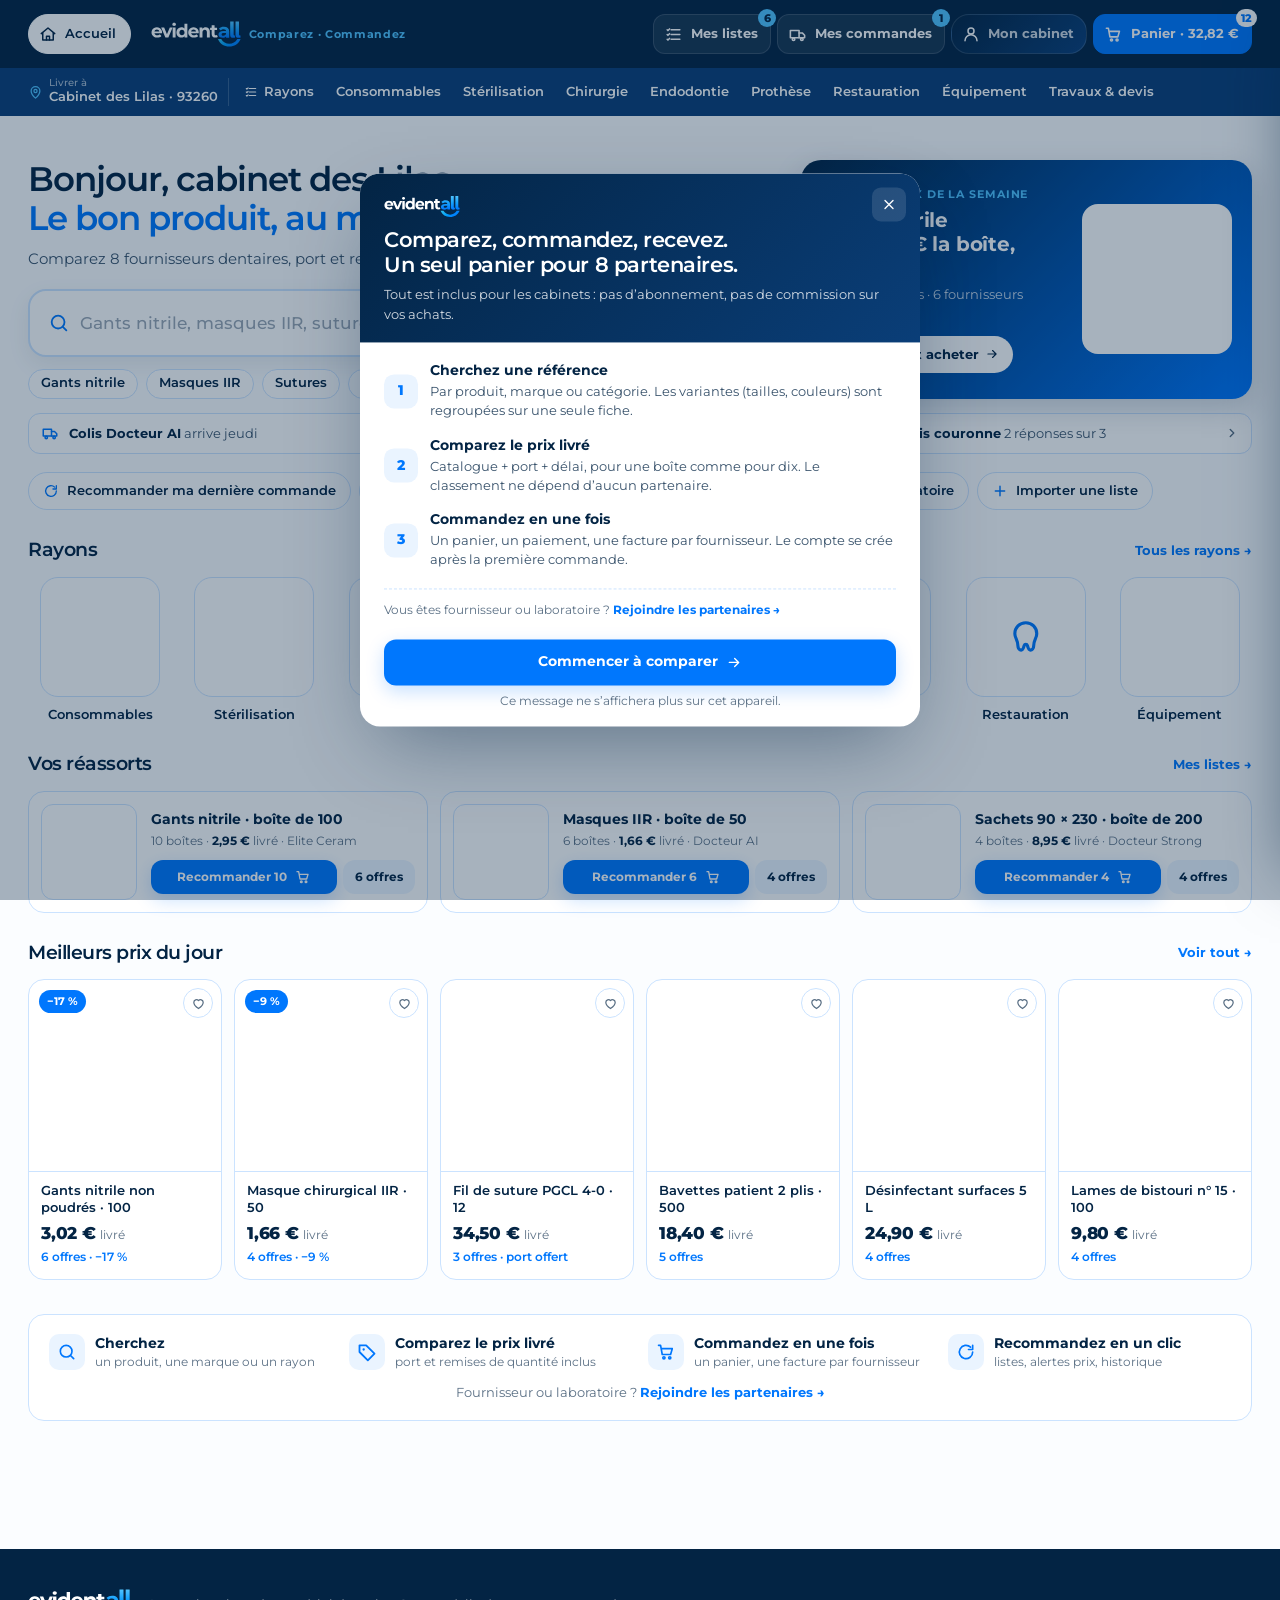
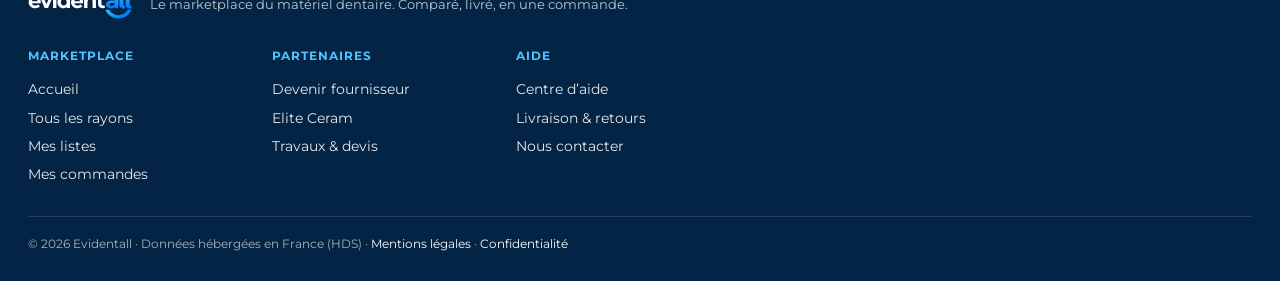
==== index.html @ 7a04cb5a "Mise en page élargie à 1 600 px : en-tête, bandeau, contenu et footer ; 4 puis 5 cartes par ligne su" ====
<!doctype html>
<html lang="fr">
<head>
<meta charset="utf-8">
<meta name="viewport" content="width=device-width,initial-scale=1">
<title>Evidentall · Marketplace — marketplace</title>
<link rel="preconnect" href="https://fonts.googleapis.com">
<link href="https://fonts.googleapis.com/css2?family=Montserrat:wght@400;500;600;700;800&display=swap" rel="stylesheet">
<style>
:root{
  --p:#0077fd;--a:#50c3ff;--s:#032444;
  --ink:#032444;--ink2:#39536c;--mute:#5b7085;
  --line:#cbe3ff;--bg:#fbfdff;--card:#fff;--tint:#eaf4ff;--soft:#f2f8ff;
  --ok:#0077fd;
  --warn:#b45309;--warn-bg:#fff7ec;--warn-line:#f3d9b1;--warn-ink:#7a4a0b;--warn-ink2:#5c3708;--warn-btn:#e8c89a;
  --err:#c62828;--err-bg:#fdecec;--err-line:#f2bcbc;--err-ink:#7a1f1f;--err-ink2:#5a1414;--err-btn:#e9a9a9;
  --r:14px;--r2:20px;
  --sh:0 8px 22px rgba(3,36,68,.08);--sh2:0 18px 46px rgba(3,36,68,.13);
}
*{box-sizing:border-box;margin:0;padding:0}
[hidden]{display:none!important}
html{scroll-behavior:smooth}
body{font-family:Montserrat,system-ui,sans-serif;background:var(--bg);color:var(--ink);line-height:1.5;-webkit-font-smoothing:antialiased}
button{font:inherit;cursor:pointer;border:0;background:none;color:inherit}
input{font:inherit}
a{color:inherit;text-decoration:none}
svg{display:block}
.sr{position:absolute;width:1px;height:1px;overflow:hidden;clip:rect(0 0 0 0)}

/* ---------- top bar ---------- */
.top{position:sticky;top:0;z-index:40;background:var(--s);color:#fff}
.top-in{max-width:1280px;margin:0 auto;padding:0 20px;height:66px;display:flex;align-items:center;gap:14px}
.home{display:inline-flex;align-items:center;gap:8px;height:40px;padding:0 14px 0 10px;border-radius:999px;background:rgba(255,255,255,.08);border:1px solid rgba(255,255,255,.14);font-weight:600;font-size:13px;white-space:nowrap;transition:background .2s,transform .2s}
.home:hover{background:rgba(255,255,255,.16);transform:translateX(-2px)}
.home svg{width:18px;height:18px}
.brand{display:flex;align-items:baseline;gap:8px;margin-left:6px;white-space:nowrap}
.brand{text-decoration:none;color:#fff;align-items:center}
.brand-logo{height:26px;width:auto;display:block}
.brand span{font-size:11px;letter-spacing:.14em;text-transform:uppercase;color:rgba(255,255,255,.6);font-weight:600}
.search{flex:1;display:flex;align-items:center;height:44px;background:#fff;border-radius:12px;padding:0 6px 0 14px;color:var(--ink);min-width:0;margin-left:10px}
.search svg{width:18px;height:18px;color:var(--mute);flex:none}
.search input{flex:1;border:0;outline:0;height:100%;padding:0 10px;min-width:0;font-weight:500}
.search input::placeholder{color:#9aa6b4}
.search button{height:34px;padding:0 14px;border-radius:9px;background:var(--p);color:#fff;font-weight:700;font-size:13px}
.tools{display:flex;gap:6px}
.tool{position:relative;width:40px;height:40px;border-radius:12px;display:grid;place-items:center;background:rgba(255,255,255,.08);border:1px solid rgba(255,255,255,.14)}
.tool svg{width:19px;height:19px}
.tool .n{position:absolute;top:-6px;right:-6px;min-width:18px;height:18px;padding:0 5px;border-radius:9px;background:var(--a);color:var(--s);font-size:11px;font-weight:800;display:grid;place-items:center;transform:scale(0);transition:transform .25s cubic-bezier(.3,1.6,.5,1)}
.tool .n.on{transform:scale(1)}

/* ---------- layout ---------- */
.wrap{max-width:1240px;margin:0 auto;padding:22px 20px 80px}
.crumb{font-size:13px;color:var(--mute);display:flex;gap:8px;align-items:center;flex-wrap:wrap}
.crumb b{color:var(--ink);font-weight:600}
.view{display:none}.view.on{display:block}

/* ---------- results header ---------- */
.rh{display:flex;align-items:flex-end;justify-content:space-between;gap:16px;margin:14px 0 18px;flex-wrap:wrap}
.rh h1{font-size:26px;font-weight:800;letter-spacing:-.02em;line-height:1.15}
.rh h1 small{display:block;font-size:14px;color:var(--mute);font-weight:500;margin-top:4px}
.seg{display:inline-flex;background:#e8eef6;border-radius:999px;padding:3px;position:relative}
.seg button{position:relative;z-index:1;height:32px;padding:0 16px;border-radius:999px;font-weight:700;font-size:13px;color:var(--ink2);transition:color .2s}
.seg button[aria-pressed=true]{color:#fff}
.seg::before{content:"";position:absolute;top:3px;left:3px;width:calc(50% - 3px);height:32px;border-radius:999px;background:var(--s);transition:transform .25s cubic-bezier(.4,0,.2,1)}
.seg.ttc::before{transform:translateX(100%)}
.seg-wrap{display:flex;align-items:center;gap:10px;font-size:12px;color:var(--mute)}

/* radar */
.radar{background:linear-gradient(135deg,var(--s),#0a3e78);color:#fff;border-radius:var(--r2);padding:20px 22px;display:grid;grid-template-columns:1fr auto;gap:18px;align-items:center;margin-bottom:20px}
.radar .t{font-size:12px;letter-spacing:.12em;text-transform:uppercase;color:var(--a);font-weight:700}
.radar h2{font-size:18px;font-weight:700;margin:4px 0 12px}
.rng{position:relative;height:8px;border-radius:4px;background:rgba(255,255,255,.14);margin:22px 0 8px}
.rng i{position:absolute;top:0;bottom:0;border-radius:4px;background:linear-gradient(90deg,var(--a),var(--p))}
.rng b{position:absolute;top:-24px;transform:translateX(-50%);font-size:12px;font-weight:700;white-space:nowrap}
.rng em{position:absolute;top:-4px;width:16px;height:16px;border-radius:50%;background:#fff;border:3px solid var(--p);transform:translateX(-50%);box-shadow:0 0 0 4px rgba(80,195,255,.25)}
.rng-l{display:flex;justify-content:space-between;font-size:11px;color:rgba(255,255,255,.65)}
.radar .note{font-size:13px;color:rgba(255,255,255,.85);max-width:560px}
.radar .k{display:flex;flex-direction:column;align-items:flex-end;gap:4px;text-align:right}
.radar .k b{font-size:30px;font-weight:800;letter-spacing:-.02em}
.radar .k span{font-size:12px;color:rgba(255,255,255,.7)}
.pill{display:inline-flex;align-items:center;gap:6px;height:26px;padding:0 10px;border-radius:999px;font-size:11px;font-weight:700}
.pill.good{background:rgba(80,195,255,.18);color:var(--tint)}

/* cards */
.grid{display:grid;grid-template-columns:repeat(3,1fr);gap:16px}
.card{background:var(--card);border:1px solid var(--line);border-radius:var(--r2);overflow:hidden;box-shadow:var(--sh);display:flex;flex-direction:column;transition:transform .25s,box-shadow .25s}
.card:hover{transform:translateY(-3px);box-shadow:0 2px 4px rgba(3,36,68,.05),0 24px 40px -18px rgba(0,119,253,.35)}
.card .img{position:relative;aspect-ratio:4/3;background:linear-gradient(160deg,var(--tint),#dfe9f6);display:grid;place-items:center}
.card .img svg{width:46%;height:auto}
.card .fav{position:absolute;top:12px;right:12px;width:34px;height:34px;border-radius:10px;background:#fff;display:grid;place-items:center;color:var(--mute);box-shadow:var(--sh)}
.card .fav svg{width:17px;height:17px}
.card .fav.on{color:var(--p)}
.card .fav.on svg{fill:var(--p)}
.tag{position:absolute;left:12px;top:12px;height:26px;padding:0 10px;border-radius:8px;background:var(--s);color:#fff;font-size:11px;font-weight:700;display:flex;align-items:center;gap:6px}
.tag.alt{background:#fff;color:var(--p)}
.card .bd{padding:16px 18px 18px;display:flex;flex-direction:column;gap:10px;flex:1}
.card h3{font-size:15px;font-weight:700;line-height:1.3}
.card .meta{font-size:12px;color:var(--mute);display:flex;gap:10px;flex-wrap:wrap}
.card .meta i{font-style:normal;display:inline-flex;align-items:center;gap:4px}
.card .meta svg{width:13px;height:13px}
.pr{display:flex;align-items:baseline;gap:6px;margin-top:auto}
.pr small{font-size:12px;color:var(--mute);font-weight:600}
.pr b{font-size:22px;font-weight:800;letter-spacing:-.02em}
.pr .u{font-size:12px;color:var(--mute)}
.pr .tax{font-size:11px;color:var(--mute);font-weight:600}
.pt{display:flex;align-items:center;gap:8px;font-size:12px;color:var(--ink2)}
.av{display:flex}
.av span{width:22px;height:22px;border-radius:50%;border:2px solid #fff;background:var(--s);color:#fff;font-size:9px;font-weight:800;display:grid;place-items:center;margin-left:-6px}
.av span:first-child{margin:0}
.btn{display:inline-flex;align-items:center;justify-content:center;gap:8px;height:44px;padding:0 18px;border-radius:12px;font-weight:700;font-size:14px;transition:transform .2s,box-shadow .2s,background .2s}
.btn svg{width:16px;height:16px}
.btn.p{background:var(--p);color:#fff;box-shadow:0 8px 20px -10px rgba(0,119,253,.7)}
.btn.p:hover{background:#0068e0;transform:translateY(-1px)}
.btn.g{background:var(--tint);color:var(--s)}
.btn.g:hover{background:#e2ebf7}
.btn.o{border:1.5px solid var(--line);color:var(--s)}
.btn.o:hover{border-color:var(--p);color:var(--p)}
.btn.w{width:100%}
.card .act{display:flex;gap:8px}
.card .act .btn{flex:1;height:40px;font-size:13px}

/* ---------- sheet ---------- */
.back{display:inline-flex;align-items:center;gap:6px;color:var(--p);font-weight:700;font-size:13px;margin-bottom:14px}
.back svg{width:16px;height:16px}
.sheet{display:grid;grid-template-columns:1fr 360px;gap:22px;align-items:start}
.hero{background:#fff;border:1px solid var(--line);border-radius:var(--r2);padding:22px;display:grid;grid-template-columns:220px 1fr;gap:22px;box-shadow:var(--sh)}
.hero .img{aspect-ratio:1;border-radius:16px;background:linear-gradient(160deg,var(--tint),#dfe9f6);display:grid;place-items:center}
.hero .img svg{width:60%}
.hero h1{font-size:24px;font-weight:800;letter-spacing:-.02em;line-height:1.2}
.hero .sub{color:var(--mute);font-size:13px;margin:6px 0 12px}
.chips{display:flex;flex-wrap:wrap;gap:6px;margin-bottom:14px}
.chip{height:28px;padding:0 10px;border-radius:8px;background:var(--tint);color:var(--s);font-size:12px;font-weight:600;display:inline-flex;align-items:center;gap:6px}
.chip.sel{background:var(--s);color:#fff}
.hero .row{display:flex;gap:8px;flex-wrap:wrap}
.hero .row .btn{height:40px;font-size:13px}

.sec{margin-top:22px}
.sec-h{display:flex;align-items:center;justify-content:space-between;gap:12px;margin-bottom:12px;flex-wrap:wrap}
.sec-h h2{font-size:18px;font-weight:800;letter-spacing:-.01em}
.sec-h .hint{font-size:12px;color:var(--mute)}
.sort{display:inline-flex;gap:4px;background:#e8eef6;padding:3px;border-radius:10px}
.sort button{height:30px;padding:0 12px;border-radius:8px;font-size:12px;font-weight:700;color:var(--ink2)}
.sort button[aria-pressed=true]{background:#fff;color:var(--s);box-shadow:var(--sh)}

.offers{display:flex;flex-direction:column;gap:10px}
.of{background:#fff;border:1px solid var(--line);border-radius:16px;padding:14px 16px;display:grid;grid-template-columns:44px 1fr auto auto;gap:14px;align-items:center;transition:border-color .2s,box-shadow .2s;position:relative}
.of:hover{border-color:#c9dcf3;box-shadow:var(--sh)}
.of.best{border-color:var(--p);box-shadow:0 0 0 3px rgba(0,119,253,.12)}
.of.best::before{content:"Meilleur prix livré";position:absolute;top:-11px;left:14px;height:22px;padding:0 10px;border-radius:999px;background:var(--p);color:#fff;font-size:11px;font-weight:700;display:flex;align-items:center}
.of .lg{width:44px;height:44px;border-radius:12px;background:var(--s);color:#fff;display:grid;place-items:center;font-weight:800;font-size:13px}
.of .lg.a{background:#0a3e78}.of .lg.b{background:#0f5fb8}.of .lg.c{background:#1d4e89}
.of .who b{display:block;font-size:14px;font-weight:700}
.of .who span{font-size:12px;color:var(--mute);display:flex;gap:8px;flex-wrap:wrap;margin-top:2px}
.of .who span i{font-style:normal;display:inline-flex;align-items:center;gap:4px}
.of .who span svg{width:12px;height:12px}
.of .pz{text-align:right;min-width:150px}
.of .pz b{font-size:19px;font-weight:800;letter-spacing:-.02em;display:block}
.of .pz small{font-size:11px;color:var(--mute);display:block;font-weight:600}
.of .pz .d{display:inline-flex;align-items:center;height:20px;padding:0 7px;border-radius:6px;font-size:11px;font-weight:700;margin-top:4px;background:var(--tint);color:var(--ink2)}
.of .pz .d.z{background:rgba(0,119,253,.1);color:var(--p)}
.of .btn{height:40px;padding:0 14px;font-size:13px}
.of .btn .sr{display:none}
.of.best .btn{background:var(--p);color:#fff}
.why{margin-top:10px;font-size:12px;color:var(--mute);display:flex;gap:6px;align-items:flex-start}
.why svg{width:14px;height:14px;flex:none;margin-top:2px;color:var(--p)}
.why button{color:var(--p);font-weight:700;text-decoration:underline;text-underline-offset:2px}

/* side */
.side{display:flex;flex-direction:column;gap:14px;position:sticky;top:84px}
.box{background:#fff;border:1px solid var(--line);border-radius:var(--r2);padding:18px;box-shadow:var(--sh)}
.box .t{font-size:11px;letter-spacing:.12em;text-transform:uppercase;color:var(--mute);font-weight:700;margin-bottom:8px}
.best-box{background:linear-gradient(135deg,var(--s),#0a3e78);color:#fff;border:0}
.best-box .t{color:var(--a)}
.best-box .big{display:flex;align-items:baseline;gap:6px}
.best-box .big b{font-size:34px;font-weight:800;letter-spacing:-.03em}
.best-box .big span{font-size:12px;color:rgba(255,255,255,.7)}
.best-box p{font-size:13px;color:rgba(255,255,255,.85);margin:4px 0 12px}
.best-box .btn{background:#fff;color:var(--s);width:100%}
.best-box .btn:hover{background:var(--tint)}
.best-box .sv{margin-top:10px;font-size:12px;color:var(--a);font-weight:700;display:block;line-height:1.5}
.best-box .sv svg{width:14px;height:14px;display:inline-block;vertical-align:-2px;margin-right:4px}
.chart{margin:4px 0 6px}
.chart svg{width:100%;height:auto}
.verdict{display:flex;align-items:center;gap:10px;background:var(--tint);border-radius:12px;padding:10px 12px;font-size:12px;color:var(--ink2)}
.verdict b{display:block;color:var(--s);font-size:13px}
.verdict .bl{width:34px;height:34px;border-radius:10px;background:var(--p);color:#fff;display:grid;place-items:center;flex:none}
.verdict .bl svg{width:18px;height:18px}
.alert{display:flex;gap:8px;margin-top:8px}
.alert .f{flex:1;display:flex;align-items:center;border:1.5px solid var(--line);border-radius:10px;height:42px;padding:0 10px;gap:6px;min-width:0}
.alert .f:focus-within{border-color:var(--p)}
.alert .f span{font-size:12px;color:var(--mute);font-weight:600;white-space:nowrap}
.alert input{border:0;outline:0;width:100%;min-width:0;font-weight:700}
.alert .btn{height:42px;padding:0 14px;font-size:13px}
.ok{font-size:12px;color:var(--p);font-weight:600;margin-top:8px;display:none}
.ok.on{display:block}
.re{display:flex;align-items:center;gap:12px}
.re .ic{width:40px;height:40px;border-radius:12px;background:var(--tint);color:var(--p);display:grid;place-items:center;flex:none}
.re .ic svg{width:20px;height:20px}
.re b{font-size:13px;display:block}.re span{font-size:12px;color:var(--mute)}
.re .btn{margin-left:auto;height:36px;padding:0 12px;font-size:12px}

/* toast */
.toast{position:fixed;left:50%;bottom:24px;transform:translate(-50%,20px);background:var(--s);color:#fff;padding:12px 16px 12px 14px;border-radius:14px;font-size:13px;font-weight:600;display:flex;align-items:center;gap:10px;box-shadow:0 20px 40px -14px rgba(3,36,68,.5);opacity:0;pointer-events:none;transition:opacity .25s,transform .25s;z-index:50;max-width:calc(100vw - 32px)}
.toast.on{opacity:1;transform:translate(-50%,0)}
.toast .d{width:26px;height:26px;border-radius:8px;background:var(--p);display:grid;place-items:center;flex:none}
.toast svg{width:15px;height:15px}

/* reveal */
.rv{opacity:0;transform:translateY(10px);animation:rv .5s cubic-bezier(.2,.7,.2,1) forwards}
.rv:nth-child(2){animation-delay:.06s}.rv:nth-child(3){animation-delay:.12s}
@keyframes rv{to{opacity:1;transform:none}}
@media (prefers-reduced-motion:reduce){*{animation:none!important;transition:none!important}.rv{opacity:1;transform:none}}

/* ---------- responsive ---------- */
@media (max-width:1000px){
  .grid{grid-template-columns:repeat(2,1fr)}
  .sheet{grid-template-columns:1fr}
  .side{position:static}
}
@media (max-width:700px){
  .top-in{height:auto;padding:10px 14px;flex-wrap:wrap;gap:8px}
  .brand span{display:none}
  .brand{margin-left:auto}
  .tools{order:3}
  .search{order:4;flex:1 0 100%;margin:0;height:42px}
  .home{padding:0 12px 0 10px}
  .home .lbl{display:none}
  .wrap{padding:16px 14px 60px}
  .rh h1{font-size:21px}
  .radar{grid-template-columns:1fr;padding:18px}
  .radar .k{align-items:flex-start;text-align:left;flex-direction:row;align-items:baseline;gap:10px}
  .grid{grid-template-columns:1fr}
  .hero{grid-template-columns:1fr;padding:16px}
  .hero .img{max-width:200px;margin:0 auto}
  .of{grid-template-columns:40px 1fr;row-gap:10px;padding:14px}
  .of .pz{grid-column:1/3;text-align:left;display:flex;align-items:baseline;gap:10px;min-width:0;flex-wrap:wrap}
  .of .pz b{white-space:nowrap;font-size:20px}
  .of .pz .d{flex-basis:100%;width:max-content}
  .of .pz b{display:inline}.of .pz small{display:inline}
  .of .btn{grid-column:1/3;width:100%}
  .of .lg{width:40px;height:40px;font-size:12px}
  .of.best::before{left:12px}
}

/* ---------- v2 : mini-panier, tunnel ---------- */
.mc-bg{position:fixed;inset:0;background:rgba(3,36,68,.35);opacity:0;pointer-events:none;transition:opacity .25s;z-index:60}
.mc-bg.on{opacity:1;pointer-events:auto}
.mc{position:fixed;top:0;right:0;bottom:0;width:min(420px,100vw);background:#fff;z-index:61;transform:translateX(100%);transition:transform .3s cubic-bezier(.2,.7,.2,1);display:flex;flex-direction:column;box-shadow:-20px 0 60px -30px rgba(3,36,68,.5)}
.mc.on{transform:none}
.mc-h{display:flex;align-items:center;justify-content:space-between;padding:18px 20px;border-bottom:1px solid var(--line)}
.mc-h b{font-size:16px;font-weight:800}
.mc-h button{width:36px;height:36px;border-radius:10px;display:grid;place-items:center;color:var(--mute)}
.mc-h button:hover{background:var(--tint);color:var(--s)}
.mc-h svg{width:18px;height:18px}
.mc-b{flex:1;overflow:auto;padding:14px 20px;display:flex;flex-direction:column;gap:10px}
.mc-f{padding:16px 20px;border-top:1px solid var(--line);display:grid;gap:10px}
.mc-f .row{display:flex;justify-content:space-between;font-size:14px}
.mc-f .row b{font-size:16px}
.mc-f .btn{height:46px}
.mc-added{background:var(--tint);border-radius:12px;padding:10px 12px;font-size:13px;color:var(--s);display:flex;gap:8px;align-items:center}
.mc-added svg{width:16px;height:16px;color:var(--p)}
.line{display:grid;grid-template-columns:44px 1fr auto;gap:12px;align-items:center;padding:10px 0;border-bottom:1px solid var(--line)}
.line:last-child{border-bottom:0}
.line .th{width:44px;height:44px;border-radius:10px;background:linear-gradient(160deg,var(--tint),#dfe9f6);display:grid;place-items:center}
.line .th svg{width:28px;height:28px}
.line .nm{font-size:13px;font-weight:600;line-height:1.3}
.line .sp{font-size:12px;color:var(--mute);margin-top:2px}
.line .pr{font-size:14px;font-weight:800;text-align:right;white-space:nowrap}
.qty{display:inline-flex;align-items:center;border:1.5px solid var(--line);border-radius:10px;height:34px}
.qty button{width:32px;height:100%;font-size:18px;color:var(--s);font-weight:600}
.qty button:hover{background:var(--tint)}
.qty span{min-width:28px;text-align:center;font-weight:700;font-size:13px}
.line .ctl{display:flex;align-items:center;gap:8px;margin-top:6px}
.line .rm{font-size:12px;color:var(--mute);text-decoration:underline;text-underline-offset:2px}
.line .rm:hover{color:#c62828}

/* steps */
.steps{display:flex;gap:6px;align-items:center;margin:4px 0 18px;flex-wrap:wrap}
.stp{display:inline-flex;align-items:center;gap:8px;font-size:13px;font-weight:600;color:var(--mute)}
.stp i{width:26px;height:26px;border-radius:50%;border:2px solid var(--line);display:grid;place-items:center;font-style:normal;font-size:12px;font-weight:800}
.stp.on{color:var(--s)}.stp.on i{background:var(--s);border-color:var(--s);color:#fff}
.stp.done{color:var(--p)}.stp.done i{background:var(--p);border-color:var(--p);color:#fff}
.stp.done i svg{width:14px;height:14px}
.sep{width:36px;height:2px;background:var(--line);margin:0 2px}
.sep.done{background:var(--p)}
.ck{display:grid;grid-template-columns:minmax(0,1fr) 360px;gap:22px;align-items:start}
.ck h1{font-size:24px;font-weight:800;letter-spacing:-.02em;margin-bottom:6px}
.ck .sub{color:var(--mute);font-size:13px;margin-bottom:16px}
.colis{background:#fff;border:1px solid var(--line);border-radius:var(--r2);overflow:hidden;margin-bottom:14px;box-shadow:var(--sh)}
.colis-h{display:grid;grid-template-columns:40px 1fr auto;gap:12px;align-items:center;padding:14px 18px;border-bottom:1px solid var(--line);background:#fafcfe}
.colis-h .lg{width:40px;height:40px;border-radius:11px;background:var(--s);color:#fff;display:grid;place-items:center;font-weight:800;font-size:12px}
.colis-h b{display:block;font-size:14px}
.colis-h span{font-size:12px;color:var(--mute);display:flex;gap:10px;flex-wrap:wrap}
.colis-h span i{font-style:normal;display:inline-flex;align-items:center;gap:4px}
.colis-h span svg{width:12px;height:12px}
.colis-h .tot{text-align:right;font-size:12px;color:var(--mute)}
.colis-h .tot b{font-size:15px}
.colis-b{padding:4px 18px}
.colis-f{padding:10px 18px 14px;display:flex;justify-content:space-between;align-items:center;gap:10px;flex-wrap:wrap;font-size:12px;color:var(--mute);border-top:1px solid var(--line)}
.nudge{display:inline-flex;align-items:center;gap:8px;background:var(--tint);color:var(--s);border-radius:10px;padding:8px 10px;font-size:12px;font-weight:600}
.nudge svg{width:14px;height:14px;color:var(--p)}
.nudge.ok{background:rgba(0,119,253,.08);color:var(--p)}
.rec{position:sticky;top:84px}
.rec .box{padding:20px}
.rec .t{margin-bottom:12px}
.rec .row{display:flex;justify-content:space-between;font-size:14px;padding:6px 0;color:var(--ink2)}
.rec .row.tot{border-top:1px solid var(--line);margin-top:6px;padding-top:12px;color:var(--ink);font-weight:800;font-size:17px}
.rec .row.tot small{font-size:12px;color:var(--mute);font-weight:600;display:block}
.rec .btn{width:100%;height:50px;margin-top:12px;font-size:15px}
.rec .fine{font-size:12px;color:var(--mute);margin-top:10px;line-height:1.5}
.rec .fine b{color:var(--s)}
.trust{display:flex;gap:14px;flex-wrap:wrap;margin-top:12px;font-size:11.5px;color:var(--mute)}
.trust i{font-style:normal;display:inline-flex;align-items:center;gap:5px}
.trust svg{width:13px;height:13px;color:var(--p)}
.empty{background:#fff;border:1px dashed var(--line);border-radius:var(--r2);padding:40px;text-align:center;color:var(--mute)}
.empty .btn{margin-top:14px}

/* forms */
.fld{display:grid;gap:6px}
.fld label{font-size:12px;font-weight:700;color:var(--ink2);text-transform:uppercase;letter-spacing:.06em}
.fld input,.fld textarea{font:inherit;border:1.5px solid var(--line);border-radius:10px;height:44px;padding:0 12px;outline:0;background:#fff;font-weight:500}
.fld textarea{height:auto;padding:10px 12px;resize:vertical}
.fld input:focus,.fld textarea:focus{border-color:var(--p)}
.frm{display:grid;grid-template-columns:1fr 1fr;gap:12px}
.frm .full{grid-column:1/-1}
.card-opt{display:grid;grid-template-columns:22px 1fr auto;gap:12px;align-items:center;border:1.5px solid var(--line);border-radius:14px;padding:14px 16px;cursor:pointer;background:#fff;transition:border-color .2s,box-shadow .2s}
.card-opt:hover{border-color:#c9dcf3}
.card-opt.sel{border-color:var(--p);box-shadow:0 0 0 3px rgba(0,119,253,.12)}
.card-opt input{accent-color:var(--p);width:18px;height:18px;margin:0}
.card-opt b{display:block;font-size:14px}
.card-opt span{font-size:12px;color:var(--mute)}
.card-opt .pr{font-weight:800;font-size:14px;white-space:nowrap}
.opts{display:grid;gap:8px}
.addr{background:#fff;border:1px solid var(--line);border-radius:var(--r2);padding:18px;display:grid;gap:12px;box-shadow:var(--sh);margin-bottom:14px}
.addr h3{font-size:15px;font-weight:800;display:flex;justify-content:space-between;align-items:center}
.addr h3 button{font-size:12px;color:var(--p);font-weight:700}
.addr .who{display:grid;grid-template-columns:40px 1fr;gap:12px;align-items:start}
.addr .who .ic{width:40px;height:40px;border-radius:11px;background:var(--tint);color:var(--p);display:grid;place-items:center}
.addr .who svg{width:20px;height:20px}
.addr .who b{font-size:14px;display:block}
.addr .who span{font-size:13px;color:var(--ink2);line-height:1.5}
.recap-l{display:grid;grid-template-columns:1fr auto;gap:4px 12px;font-size:13px;color:var(--ink2);padding:6px 0;border-bottom:1px solid var(--line)}
.recap-l:last-child{border-bottom:0}
.recap-l b{color:var(--ink)}
.recap-l .d{grid-column:1/-1;font-size:12px;color:var(--mute)}
.cgv{display:flex;gap:10px;align-items:flex-start;font-size:13px;color:var(--ink2);margin-top:12px}
.cgv input{margin-top:3px;accent-color:var(--p);width:18px;height:18px}
.err{font-size:12px;color:#c62828;font-weight:600;display:none;margin-top:6px}
.err.on{display:block}

/* done */
.dn{max-width:720px;margin:20px auto;text-align:center;display:grid;gap:18px}
.dn .big{width:72px;height:72px;border-radius:50%;background:var(--p);color:#fff;display:grid;place-items:center;margin:0 auto;box-shadow:0 16px 36px -14px rgba(0,119,253,.8)}
.dn .big svg{width:34px;height:34px}
.dn h1{font-size:26px;font-weight:800;letter-spacing:-.02em}
.dn p{color:var(--ink2);font-size:14px;max-width:52ch;margin:0 auto}
.dn .orders{display:grid;gap:10px;text-align:left;margin-top:6px}
.ord{background:#fff;border:1px solid var(--line);border-radius:16px;padding:14px 18px;display:grid;grid-template-columns:40px 1fr auto;gap:12px;align-items:center;box-shadow:var(--sh)}
.ord .lg{width:40px;height:40px;border-radius:11px;background:var(--s);color:#fff;display:grid;place-items:center;font-weight:800;font-size:12px}
.ord b{font-size:14px;display:block}.ord span{font-size:12px;color:var(--mute)}
.ord .st{font-size:12px;font-weight:700;color:var(--p);background:rgba(0,119,253,.08);padding:4px 10px;border-radius:999px;white-space:nowrap}
.dn .acts{display:flex;gap:10px;justify-content:center;flex-wrap:wrap}
.acct{background:linear-gradient(135deg,var(--s),#0a3e78);color:#fff;border-radius:18px;padding:20px;text-align:left;display:grid;grid-template-columns:1fr auto;gap:16px;align-items:center}
.acct b{display:block;font-size:15px}.acct span{font-size:13px;color:rgba(255,255,255,.8)}
.acct .btn{background:#fff;color:var(--s);height:42px;white-space:nowrap}

@media (max-width:1000px){.ck{grid-template-columns:1fr}.rec{position:static}}
@media (max-width:700px){
  .colis-h{grid-template-columns:40px 1fr}.colis-h .tot{grid-column:1/-1;text-align:left;display:flex;gap:8px;align-items:baseline}
  .frm{grid-template-columns:1fr}.steps{gap:4px}.sep{width:18px}.stp span{display:none}.stp.on span{display:inline}
  .acct{grid-template-columns:1fr}.line{grid-template-columns:44px 1fr}.line .pr{grid-column:2;text-align:left}
}

/* ---------- v3 : accueil, catégories, recherche ---------- */
.hm-hero{background:linear-gradient(135deg,var(--s),#0a3e78);color:#fff;border-radius:var(--r2);padding:34px 32px 30px;display:grid;grid-template-columns:minmax(0,1.1fr) minmax(0,.9fr);gap:28px;align-items:center;margin-top:4px}
.hm-hero h1{font-size:clamp(24px,3vw,34px);font-weight:800;letter-spacing:-.02em;line-height:1.15}
.hm-hero p{color:rgba(255,255,255,.82);font-size:14px;margin-top:10px;max-width:46ch}
.hm-hero .kpi{display:flex;gap:10px;flex-wrap:wrap;margin-top:18px}
.hm-hero .kpi span{background:rgba(255,255,255,.1);border:1px solid rgba(255,255,255,.16);border-radius:10px;padding:8px 12px;font-size:12px;font-weight:600}
.hm-hero .kpi b{display:block;font-size:18px;font-weight:800;letter-spacing:-.02em}
.hm-hero .quick{background:#fff;color:var(--ink);border-radius:16px;padding:16px;display:grid;gap:10px}
.hm-hero .quick .t{font-size:11px;letter-spacing:.12em;text-transform:uppercase;color:var(--mute);font-weight:700}
.qrow{display:grid;grid-template-columns:36px 1fr auto;gap:10px;align-items:center;padding:8px;border-radius:10px;border:1px solid var(--line);text-align:left;width:100%}
.qrow:hover{border-color:var(--p);background:#fbfdff}
.qrow .ic{width:36px;height:36px;border-radius:9px;background:var(--tint);display:grid;place-items:center}
.qrow .ic svg{width:22px;height:22px}
.qrow b{font-size:13px;display:block}.qrow span{font-size:11.5px;color:var(--mute)}
.qrow .pr{font-size:13px;font-weight:800;white-space:nowrap}
.hsec{margin-top:26px}
.hsec .sec-h h2{font-size:18px}
.cats{display:grid;grid-template-columns:repeat(4,1fr);gap:12px}
.cat{background:#fff;border:1px solid var(--line);border-radius:16px;padding:16px;display:grid;grid-template-columns:44px 1fr;gap:12px;align-items:center;text-align:left;transition:transform .2s,box-shadow .2s,border-color .2s}
.cat:hover{transform:translateY(-2px);border-color:#c9dcf3;box-shadow:var(--sh)}
.cat .ic{width:44px;height:44px;border-radius:12px;background:var(--tint);color:var(--p);display:grid;place-items:center}
.cat .ic svg{width:24px;height:24px}
.cat b{font-size:14px;display:block;line-height:1.25}.cat span{font-size:12px;color:var(--mute)}
.cat.dis{opacity:.55}
.multi{display:grid;grid-template-columns:repeat(3,1fr);gap:12px}
.mp{background:#fff;border:1px solid var(--line);border-radius:16px;padding:14px 16px;display:grid;grid-template-columns:56px 1fr;gap:12px;align-items:start;text-align:left}
.mp .th{width:56px;height:56px;border-radius:12px;background:linear-gradient(160deg,var(--tint),#dfe9f6);display:grid;place-items:center}
.mp .th svg{width:36px;height:36px}
.mp b{font-size:13px;display:block;line-height:1.3}
.mp .rg{display:flex;align-items:baseline;gap:6px;margin-top:6px}
.mp .rg b{font-size:17px;letter-spacing:-.02em}
.mp .rg span{font-size:11.5px;color:var(--mute)}
.mp .bar{height:4px;border-radius:2px;background:#e8eef6;margin-top:8px;position:relative}
.mp .bar i{position:absolute;left:0;top:0;bottom:0;border-radius:2px;background:linear-gradient(90deg,var(--a),var(--p))}
.mp .np{font-size:11.5px;color:var(--p);font-weight:700;margin-top:6px}
.re-row{display:grid;grid-template-columns:repeat(3,1fr);gap:12px}
.re-c{background:#fff;border:1px solid var(--line);border-radius:16px;padding:14px 16px;display:grid;gap:8px}
.re-c .tp{display:flex;gap:10px;align-items:center}
.re-c .th{width:40px;height:40px;border-radius:10px;background:linear-gradient(160deg,var(--tint),#dfe9f6);display:grid;place-items:center;flex:none}
.re-c .th svg{width:26px;height:26px}
.re-c b{font-size:13px;line-height:1.3}
.re-c .meta{font-size:11.5px;color:var(--mute)}
.re-c .btn{height:36px;font-size:12px}
.re-c .delta{font-size:11.5px;font-weight:700;color:var(--p)}

/* welcome panel (left) */
.wl-bg{position:fixed;inset:0;background:rgba(3,36,68,.35);z-index:70;opacity:0;pointer-events:none;transition:opacity .25s}
.wl-bg.on{opacity:1;pointer-events:auto}
.wl{position:fixed;top:0;left:0;bottom:0;width:min(440px,100vw);background:#fff;z-index:71;transform:translateX(-100%);transition:transform .3s cubic-bezier(.2,.7,.2,1);display:flex;flex-direction:column;box-shadow:20px 0 60px -30px rgba(3,36,68,.5)}
.wl.on{transform:none}
.wl-h{background:linear-gradient(135deg,var(--s),#0a3e78);color:#fff;padding:22px 22px 20px;position:relative}
.wl-h .eyebrow{font-size:11px;letter-spacing:.12em;text-transform:uppercase;color:var(--a);font-weight:700}
.wl-h h2{font-size:20px;font-weight:800;margin-top:6px;line-height:1.2}
.wl-h p{font-size:13px;color:rgba(255,255,255,.82);margin-top:8px}
.wl-h button{position:absolute;top:14px;right:14px;width:34px;height:34px;border-radius:9px;background:rgba(255,255,255,.12);color:#fff;display:grid;place-items:center}
.wl-h button svg{width:16px;height:16px}
.wl-b{padding:18px 22px;display:grid;gap:12px;overflow:auto;flex:1}
.wl-step{display:grid;grid-template-columns:34px 1fr;gap:12px;align-items:start}
.wl-step i{width:34px;height:34px;border-radius:10px;background:var(--tint);color:var(--p);display:grid;place-items:center;font-style:normal;font-weight:800;font-size:14px}
.wl-step b{font-size:14px;display:block}.wl-step span{font-size:12.5px;color:var(--ink2);line-height:1.5}
.wl-f{padding:16px 22px;border-top:1px solid var(--line);display:grid;gap:8px}
.wl-f .btn{height:44px}
.wl-f small{font-size:11.5px;color:var(--mute);text-align:center}
.wl-sup{font-size:12px;color:var(--mute);border-top:1px dashed var(--line);padding-top:12px}
.wl-sup a{color:var(--p);font-weight:700}

/* search suggestions */
.search{position:relative}
.sug{position:absolute;top:calc(100% + 6px);left:0;right:0;background:#fff;border-radius:14px;box-shadow:0 20px 50px -20px rgba(3,36,68,.45);border:1px solid var(--line);padding:6px;display:none;z-index:45;color:var(--ink)}
.sug.on{display:block}
.sug .g{font-size:10.5px;letter-spacing:.1em;text-transform:uppercase;color:var(--mute);font-weight:700;padding:8px 10px 4px}
.sug button{display:grid;grid-template-columns:28px 1fr auto;gap:10px;align-items:center;width:100%;text-align:left;padding:8px 10px;border-radius:9px;font-size:13px}
.sug button:hover,.sug button.k{background:var(--tint)}
.sug button svg{width:16px;height:16px;color:var(--mute)}
.sug button em{font-style:normal;font-weight:700;color:var(--p)}
.sug button .n{font-size:11.5px;color:var(--mute)}
.sug mark{background:none;color:var(--ink);font-weight:800}

/* category page */
.cat-h{display:flex;align-items:flex-end;justify-content:space-between;gap:16px;margin:12px 0 16px;flex-wrap:wrap}
.cat-h h1{font-size:26px;font-weight:800;letter-spacing:-.02em}
.cat-h h1 small{display:block;font-size:13px;color:var(--mute);font-weight:500;margin-top:4px}
.sub-cats{display:flex;gap:8px;flex-wrap:wrap;margin-bottom:16px}
.sub-cats button{height:34px;padding:0 12px;border-radius:999px;background:#fff;border:1px solid var(--line);font-size:12.5px;font-weight:600;color:var(--ink2)}
.sub-cats button[aria-pressed=true]{background:var(--s);color:#fff;border-color:var(--s)}
.sub-cats button span{color:var(--mute);font-weight:500;margin-left:4px}
.sub-cats button[aria-pressed=true] span{color:rgba(255,255,255,.7)}
.catg{display:grid;grid-template-columns:260px minmax(0,1fr);gap:20px;align-items:start}
.fac{background:#fff;border:1px solid var(--line);border-radius:var(--r2);padding:16px;display:grid;gap:16px;position:sticky;top:84px}
.fac h3{font-size:12px;letter-spacing:.1em;text-transform:uppercase;color:var(--mute);font-weight:700;display:flex;justify-content:space-between}
.fac h3 button{font-size:11px;color:var(--p);text-transform:none;letter-spacing:0;font-weight:700}
.fac .grp{display:grid;gap:6px}
.fac .grp+.grp{margin-top:14px}
.fac .grp h4{font-size:12.5px;font-weight:700;color:var(--ink)}
.fo{display:grid;grid-template-columns:18px 1fr auto;gap:8px;align-items:center;font-size:13px;color:var(--ink2);padding:4px 2px;border-radius:6px;cursor:pointer}
.fo:hover{background:#fbfdff}
.fo input{accent-color:var(--p);width:16px;height:16px;margin:0}
.fo .n{font-size:11.5px;color:var(--mute);font-variant-numeric:tabular-nums}
.fo.dis{opacity:.45;cursor:default}
.fac .more{font-size:12px;color:var(--p);font-weight:700;text-align:left}
.fac-sm{display:none}
.catbar{display:flex;align-items:center;justify-content:space-between;gap:12px;flex-wrap:wrap;margin-bottom:12px}
.chips-a{display:flex;gap:6px;flex-wrap:wrap}
.chips-a button{height:28px;padding:0 10px;border-radius:999px;background:var(--s);color:#fff;font-size:12px;font-weight:600;display:inline-flex;align-items:center;gap:6px}
.chips-a button svg{width:12px;height:12px}
.chips-a .clr{background:none;color:var(--p)}
.sortsel{display:flex;align-items:center;gap:8px;font-size:12.5px;color:var(--mute)}
.sortsel select{font:inherit;font-weight:600;color:var(--ink);border:1.5px solid var(--line);border-radius:10px;height:36px;padding:0 10px;background:#fff}
.pgrid{display:grid;grid-template-columns:repeat(3,1fr);gap:14px}
.pc{background:#fff;border:1px solid var(--line);border-radius:var(--r2);overflow:hidden;box-shadow:var(--sh);display:flex;flex-direction:column;transition:transform .25s,box-shadow .25s;position:relative}
.pc:hover{transform:translateY(-3px)}
.pc .img{aspect-ratio:5/3;background:linear-gradient(160deg,var(--tint),#dfe9f6);display:grid;place-items:center;position:relative}
.pc .img svg{width:38%;height:auto}
.pc .st{position:absolute;left:12px;top:12px;height:24px;padding:0 9px;border-radius:7px;font-size:11px;font-weight:700;display:flex;align-items:center;gap:5px;background:#fff;color:var(--s)}
.pc .st::before{content:"";width:7px;height:7px;border-radius:50%;background:var(--p)}
.pc .st.low::before{background:#b45309}.pc .st.out{color:var(--mute)}.pc .st.out::before{background:#9aa6b4}
.pc .fav{position:absolute;top:10px;right:10px;width:34px;height:34px;border-radius:10px;background:#fff;display:grid;place-items:center;color:var(--mute);opacity:0;transition:opacity .2s}
.pc:hover .fav,.pc .fav.on,.pc .fav:focus-visible{opacity:1}
.pc .fav svg{width:16px;height:16px}.pc .fav.on{color:var(--p)}.pc .fav.on svg{fill:var(--p)}
.pc .bd{padding:14px 16px 16px;display:flex;flex-direction:column;gap:8px;flex:1}
.pc h3{font-size:14px;font-weight:700;line-height:1.35}
.pc .pk{font-size:12px;color:var(--mute)}
.pc .pk b{color:var(--ink2);font-weight:600}
.pc .pr{margin-top:auto;display:flex;align-items:baseline;gap:6px;flex-wrap:wrap}
.pc .pr small{font-size:11px;color:var(--mute);font-weight:700;letter-spacing:.06em;text-transform:uppercase}
.pc .pr b{font-size:20px;font-weight:800;letter-spacing:-.02em}
.pc .pr .u{font-size:11.5px;color:var(--mute)}
.pc .np{display:flex;align-items:center;gap:8px;font-size:12px;color:var(--ink2)}
.pc .btn{height:40px;font-size:13px;width:100%}
.pc.out .btn{background:var(--tint);color:var(--mute)}
.more-row{display:flex;justify-content:center;margin-top:18px}
.more-row .btn{min-width:240px}
.drawer-bg{position:fixed;inset:0;background:rgba(3,36,68,.35);z-index:60;opacity:0;pointer-events:none;transition:opacity .25s}
.drawer-bg.on{opacity:1;pointer-events:auto}
@media (max-width:1000px){.cats{grid-template-columns:repeat(2,1fr)}.multi,.re-row{grid-template-columns:repeat(2,1fr)}.pgrid{grid-template-columns:repeat(2,1fr)}.hm-hero{grid-template-columns:1fr}.catg{grid-template-columns:1fr}
  .fac{position:fixed;left:0;right:0;bottom:0;top:auto;max-height:80vh;overflow:auto;border-radius:20px 20px 0 0;z-index:61;transform:translateY(100%);visibility:hidden;transition:transform .3s cubic-bezier(.2,.7,.2,1),visibility 0s .3s}
  .fac.on{transform:none;visibility:visible;transition:transform .3s cubic-bezier(.2,.7,.2,1)}.fac-sm{display:inline-flex}
}
@media (max-width:700px){.pgrid{grid-template-columns:1fr}.multi,.re-row,.cats{grid-template-columns:1fr}.hm-hero{padding:22px 18px}.cat{padding:12px}.catbar{align-items:stretch}.sortsel{justify-content:space-between}}

/* ---------- v4 : listes, alertes, comparateur matériel, partenaire ---------- */
.tabs{display:inline-flex;gap:4px;background:#e8eef6;padding:3px;border-radius:12px;margin:8px 0 18px}
.tabs button{height:36px;padding:0 16px;border-radius:9px;font-size:13px;font-weight:700;color:var(--ink2)}
.tabs button[aria-pressed=true]{background:#fff;color:var(--s);box-shadow:var(--sh)}
.lists{display:grid;grid-template-columns:300px minmax(0,1fr);gap:20px;align-items:start}
.lnav{display:grid;gap:8px}
.lcard{background:#fff;border:1px solid var(--line);border-radius:16px;padding:14px 16px;display:grid;grid-template-columns:36px 1fr;gap:2px 12px;text-align:left;transition:border-color .2s,box-shadow .2s}
.lcard:hover{border-color:#c9dcf3;box-shadow:var(--sh)}
.lcard.sel{border-color:var(--p);box-shadow:0 0 0 3px rgba(0,119,253,.12)}
.lcard b{font-size:14px;grid-column:2}.lcard .n{font-size:12px;color:var(--mute);grid-column:2}.lcard .ic{grid-row:1/3;grid-column:1;width:36px;height:36px;border-radius:10px;background:var(--tint);color:var(--p);display:grid;place-items:center;align-self:center}
.lcard .ic svg{width:18px;height:18px}
.lnew{border:1.5px dashed var(--line);border-radius:16px;padding:12px;font-size:13px;font-weight:700;color:var(--p);display:flex;gap:8px;align-items:center;justify-content:center}
.lnew svg{width:16px;height:16px}
.ldet{background:#fff;border:1px solid var(--line);border-radius:var(--r2);box-shadow:var(--sh);overflow:hidden}
.ldet-h{padding:18px 20px;border-bottom:1px solid var(--line);display:flex;justify-content:space-between;gap:12px;align-items:flex-start;flex-wrap:wrap}
.ldet-h h2{font-size:20px;font-weight:800;letter-spacing:-.02em}
.ldet-h p{font-size:12.5px;color:var(--mute);margin-top:3px}
.ldet-h .acts{display:flex;gap:8px;flex-wrap:wrap}
.ldet-h .btn{height:40px;font-size:13px}
.lsum{display:grid;grid-template-columns:repeat(3,1fr);border-bottom:1px solid var(--line)}
.lsum div{padding:12px 20px;border-right:1px solid var(--line)}
.lsum div:last-child{border-right:0}
.lsum small{display:block;font-size:11px;letter-spacing:.08em;text-transform:uppercase;color:var(--mute);font-weight:700}
.lsum b{font-size:18px;font-weight:800;letter-spacing:-.02em}
.lsum b.good{color:var(--p)}
.ll{display:grid;grid-template-columns:44px minmax(0,1.4fr) 110px 150px 150px auto;gap:12px;align-items:center;padding:12px 20px;border-bottom:1px solid var(--line);font-size:13px}
.ll:last-child{border-bottom:0}
.ll.head{font-size:10.5px;letter-spacing:.08em;text-transform:uppercase;color:var(--mute);font-weight:700;background:#fafcfe;padding:8px 20px}
.ll .th{width:44px;height:44px;border-radius:10px;background:linear-gradient(160deg,var(--tint),#dfe9f6);display:grid;place-items:center}
.ll .th svg{width:26px;height:26px}
.ll .nm b{display:block;font-size:13px;line-height:1.3}
.ll .nm span{font-size:11.5px;color:var(--mute)}
.ll .last{color:var(--mute)}
.ll .best b{display:block;font-size:14px}
.ll .best span{font-size:11.5px;color:var(--mute)}
.ll .delta{font-size:11.5px;font-weight:700;color:var(--p)}
.ll .delta.up{color:#b45309}
.ll .btn{height:36px;font-size:12px;padding:0 12px}
.ll .rm{width:32px;height:32px;border-radius:8px;display:grid;place-items:center;color:var(--mute)}
.ll .rm:hover{background:#fdecec;color:#c62828}
.ll .rm svg{width:15px;height:15px}
.alerts{display:grid;gap:10px}
.al{background:#fff;border:1px solid var(--line);border-radius:16px;padding:14px 16px;display:grid;grid-template-columns:40px minmax(0,1fr) auto auto;gap:12px;align-items:center;box-shadow:var(--sh)}
.al .ic{width:40px;height:40px;border-radius:11px;background:var(--tint);color:var(--p);display:grid;place-items:center}
.al .ic svg{width:18px;height:18px}
.al b{display:block;font-size:13.5px;overflow-wrap:anywhere}.al span{font-size:12px;color:var(--mute)}
.al .gauge{min-width:170px}
.al .gauge small{display:flex;justify-content:space-between;gap:8px;font-size:10.5px;color:var(--mute);margin-bottom:3px}
.al .gauge small span{white-space:nowrap}
.al .gauge .bar{height:6px;border-radius:3px;background:#e8eef6;position:relative}
.al .gauge .bar i{position:absolute;top:0;bottom:0;left:0;border-radius:3px;background:linear-gradient(90deg,var(--p),var(--a))}
.al .gauge .bar em{position:absolute;top:-3px;width:2px;height:12px;background:var(--s)}
.al .st{font-size:11px;font-weight:700;padding:4px 9px;border-radius:999px;background:var(--tint);color:var(--s);white-space:nowrap}
.al .st.hit{background:rgba(0,119,253,.1);color:var(--p)}
.al .rm{width:32px;height:32px;border-radius:8px;display:grid;place-items:center;color:var(--mute)}
.al .rm svg{width:15px;height:15px}

/* compare equipment */
.cmp-h{display:flex;align-items:flex-end;justify-content:space-between;gap:14px;flex-wrap:wrap;margin:12px 0 14px}
.cmp-h h1{font-size:24px;font-weight:800;letter-spacing:-.02em}
.cmp-h p{font-size:13px;color:var(--mute);margin-top:4px;max-width:60ch}
.cmp-wrap{overflow-x:auto;border:1px solid var(--line);border-radius:var(--r2);background:#fff;box-shadow:var(--sh)}
.cmp{border-collapse:separate;border-spacing:0;width:100%;min-width:760px;font-size:13px}
.cmp th,.cmp td{padding:12px 16px;border-bottom:1px solid var(--line);vertical-align:top;text-align:left}
.cmp th:first-child,.cmp td:first-child{width:190px;background:#fafcfe;font-size:11.5px;letter-spacing:.06em;text-transform:uppercase;color:var(--mute);font-weight:700;position:sticky;left:0;z-index:1}
.cmp thead th{background:#fff;border-bottom:2px solid var(--line);vertical-align:bottom}
.cmp .prod{display:grid;gap:8px;min-width:200px}
.cmp .prod .th{height:96px;border-radius:12px;background:linear-gradient(160deg,var(--tint),#dfe9f6);display:grid;place-items:center;position:relative}
.cmp .prod .th svg{width:64px;height:64px}
.cmp .prod .th .x{position:absolute;top:8px;right:8px;width:26px;height:26px;border-radius:7px;background:#fff;display:grid;place-items:center;color:var(--mute)}
.cmp .prod .th .x svg{width:13px;height:13px}
.cmp .prod b{font-size:14px;font-weight:700;line-height:1.3;text-transform:none;letter-spacing:0}
.cmp .prod span{font-size:12px;color:var(--mute);font-weight:500;text-transform:none;letter-spacing:0}
.cmp td.best{background:rgba(0,119,253,.06);font-weight:700;color:var(--s)}
.cmp td .tag-b{display:inline-block;font-size:10px;font-weight:800;letter-spacing:.06em;text-transform:uppercase;color:var(--p);margin-left:6px}
.cmp td.price b{font-size:20px;font-weight:800;letter-spacing:-.02em;display:block}
.cmp td.price span{font-size:12px;color:var(--mute);display:block}
.cmp td .btn{height:40px;width:100%;font-size:13px;margin-top:8px}
.cmp tr.sec td{background:#fafcfe;font-size:11px;letter-spacing:.08em;text-transform:uppercase;font-weight:800;color:var(--s);padding:8px 16px}
.cmp .ok{color:var(--p);font-weight:700;display:inline;font-size:13px;margin:0}
.cmp .ko{color:var(--mute)}
.cmp-add{display:grid;gap:8px;min-width:200px;border:1.5px dashed var(--line);border-radius:12px;padding:14px;text-align:center;color:var(--mute);font-size:12px;font-weight:600}
.cmp-add .btn{height:36px;font-size:12px}
.cmp-note{font-size:12px;color:var(--mute);margin-top:10px;display:flex;gap:6px;align-items:flex-start}
.cmp-note svg{width:14px;height:14px;color:var(--p);flex:none;margin-top:2px}
.cmp-only{display:flex;align-items:center;gap:8px;font-size:12.5px;color:var(--ink2)}
.cmp-only input{accent-color:var(--p);width:16px;height:16px}

/* partner */
.pt-hero{background:#fff;border:1px solid var(--line);border-radius:var(--r2);padding:22px;display:grid;grid-template-columns:72px minmax(0,1fr) auto;gap:18px;align-items:center;box-shadow:var(--sh)}
.pt-hero .lg{width:72px;height:72px;border-radius:18px;background:var(--s);color:#fff;display:grid;place-items:center;font-weight:800;font-size:22px}
.pt-hero h1{font-size:22px;font-weight:800;letter-spacing:-.02em}
.pt-hero p{font-size:13px;color:var(--mute);margin-top:4px}
.pt-hero .facts{display:flex;gap:16px;flex-wrap:wrap;margin-top:10px}
.pt-hero .facts span{font-size:12.5px;color:var(--ink2);display:inline-flex;align-items:center;gap:6px}
.pt-hero .facts svg{width:14px;height:14px;color:var(--p)}
.pt-hero .acts{display:grid;gap:8px}
.pt-hero .acts .btn{height:40px;font-size:13px}
.pt-kpis{display:grid;grid-template-columns:repeat(4,1fr);gap:12px;margin-top:14px}
.pt-k{background:#fff;border:1px solid var(--line);border-radius:14px;padding:14px 16px}
.pt-k small{display:block;font-size:11px;letter-spacing:.08em;text-transform:uppercase;color:var(--mute);font-weight:700}
.pt-k b{font-size:20px;font-weight:800;letter-spacing:-.02em}
.pt-k span{font-size:12px;color:var(--mute);display:block}
.pt-k .stars{color:var(--p);display:inline-flex;gap:1px;vertical-align:-2px}
.pt-k .stars svg{width:14px;height:14px;fill:currentColor}
.pt-cond{background:#fff;border:1px solid var(--line);border-radius:var(--r2);padding:18px 20px;margin-top:14px;display:grid;grid-template-columns:repeat(3,1fr);gap:16px}
.pt-cond div{font-size:13px;color:var(--ink2)}
.pt-cond b{display:block;font-size:11px;letter-spacing:.08em;text-transform:uppercase;color:var(--mute);font-weight:700;margin-bottom:4px}
.pt-cats{display:flex;gap:8px;flex-wrap:wrap;margin-top:14px}
.pt-cats button{height:34px;padding:0 12px;border-radius:999px;background:#fff;border:1px solid var(--line);font-size:12.5px;font-weight:600;color:var(--ink2)}
.pt-cats button span{color:var(--mute);margin-left:4px;font-weight:500}
@media (max-width:1000px){.lists{grid-template-columns:1fr}.lsum{grid-template-columns:1fr 1fr 1fr}.pt-kpis{grid-template-columns:repeat(2,1fr)}.pt-cond{grid-template-columns:1fr}.pt-hero{grid-template-columns:56px 1fr}.pt-hero .acts{grid-column:1/-1;grid-template-columns:1fr 1fr}.pt-hero .lg{width:56px;height:56px;font-size:18px}}
@media (max-width:700px){.ll{grid-template-columns:44px 1fr auto;row-gap:6px}.ll.head{display:none}.ll .last{display:none}.ll .best{grid-column:2}.ll .btn{grid-column:2}.ll .rm{grid-column:3;grid-row:1}.lsum{grid-template-columns:1fr}.lsum div{border-right:0;border-bottom:1px solid var(--line)}.al{grid-template-columns:40px minmax(0,1fr) auto auto;gap:8px}.al>div{min-width:0}.al .gauge{min-width:0}.al b{white-space:normal}.cmp thead th{position:static}.tabs{width:100%}.tabs button{flex:1;padding:0 8px}}

/* ---------- v6 : comparateur générique (direction v5) ---------- */
.cp-intent{background:#fff;border:1px solid var(--line);border-radius:var(--r2);box-shadow:var(--sh);padding:10px 10px 10px 16px;display:grid;grid-template-columns:auto minmax(0,1fr) auto;gap:12px;align-items:center;margin-top:12px}
.cp-intent .q{display:flex;align-items:center;gap:10px;min-width:0}
.cp-intent .q svg{width:20px;height:20px;color:var(--p);flex:none}
.cp-intent .q b{font-weight:700;font-size:16px;line-height:1.25}
.cp-intent .q small{display:block;font-size:12px;color:var(--mute);font-weight:500}
.ichips{display:flex;gap:6px;flex-wrap:wrap;align-items:center;justify-content:flex-end}
.ichip{height:36px;padding:0 12px;border-radius:10px;background:var(--tint);color:var(--s);font-size:12.5px;font-weight:600;display:inline-flex;align-items:center;gap:8px;border:1px solid transparent}
.ichip small{color:var(--mute);font-weight:600;text-transform:uppercase;letter-spacing:.06em;font-size:10px}
.ichip svg{width:14px;height:14px;color:var(--mute)}
.ichip.on{background:var(--s);color:#fff}.ichip.on small,.ichip.on svg{color:rgba(255,255,255,.7)}
.ichip select{border:0;background:none;font:inherit;font-weight:700;color:inherit;outline:0;cursor:pointer}
.qrail{margin-top:14px;background:#fff;border:1px solid var(--line);border-radius:var(--r2);padding:16px 20px;display:grid;grid-template-columns:auto minmax(0,1fr) auto;gap:22px;align-items:center;box-shadow:var(--sh)}
.qrail .lab{display:block;border:0;padding:0;box-shadow:none;background:none;font-size:11px;letter-spacing:.12em;text-transform:uppercase;color:var(--mute);font-weight:700}
.qrail .big{font-size:28px;font-weight:800;letter-spacing:-.03em;line-height:1;display:flex;align-items:baseline;gap:6px;margin-top:4px}
.qrail .big span{font-size:13px;color:var(--mute);font-weight:600;letter-spacing:0}
.qctl{display:flex;align-items:center;gap:8px;margin-top:8px}
.qctl button{width:34px;height:34px;border-radius:9px;border:1.5px solid var(--line);font-size:18px;font-weight:600;color:var(--s);display:grid;place-items:center}
.qctl button:hover{border-color:var(--p);color:var(--p)}
.qctl input{width:56px;height:34px;border:1.5px solid var(--line);border-radius:9px;text-align:center;font-weight:800;outline:0;font:inherit}
.qctl input:focus{border-color:var(--p)}
.slider{position:relative;padding:10px 0 0}
.slider input[type=range]{width:100%;appearance:none;height:6px;border-radius:3px;background:linear-gradient(90deg,var(--p) var(--pct,20%),#e4ebf3 var(--pct,20%));outline:0}
.slider input[type=range]::-webkit-slider-thumb{appearance:none;width:22px;height:22px;border-radius:50%;background:#fff;border:3px solid var(--p);box-shadow:0 2px 8px rgba(0,119,253,.35);cursor:grab}
.slider input[type=range]::-moz-range-thumb{width:22px;height:22px;border-radius:50%;background:#fff;border:3px solid var(--p);cursor:grab}
.ticks{display:flex;justify-content:space-between;font-size:11px;color:var(--mute);margin-top:8px;font-weight:600}
.qhint{font-size:12.5px;color:var(--ink2);max-width:30ch;line-height:1.5}
.qhint b{color:var(--p)}
.qhint .sw{display:inline-block;width:8px;height:8px;border-radius:50%;background:var(--p);margin-right:6px;vertical-align:1px}
.answers{display:grid;grid-template-columns:repeat(3,1fr);gap:14px;margin-top:18px}
.ans{background:#fff;border:1px solid var(--line);border-radius:var(--r2);padding:18px 18px 16px;display:grid;gap:10px;position:relative;overflow:hidden;box-shadow:var(--sh);transition:transform .25s}
.ans:hover{transform:translateY(-2px)}
.ans .k{font-size:11px;letter-spacing:.12em;text-transform:uppercase;font-weight:800;color:var(--mute);display:flex;align-items:center;gap:8px}
.ans .k i{width:26px;height:26px;border-radius:8px;display:grid;place-items:center;background:var(--tint);color:var(--p);flex:none}
.ans .k i svg{width:14px;height:14px}
.ans.reco{background:linear-gradient(135deg,var(--s),#0a3e78);color:#fff;border:0}
.ans.reco .k{color:var(--a)}.ans.reco .k i{background:rgba(255,255,255,.12);color:#fff}
.ans .who{display:flex;align-items:center;gap:10px}
.ans .lg{width:36px;height:36px;border-radius:10px;background:var(--s);color:#fff;display:grid;place-items:center;font-weight:800;font-size:12px;flex:none}
.ans.reco .lg{background:#fff;color:var(--s)}
.ans .who b{font-size:15px;display:block;line-height:1.2}
.ans .who span{font-size:12px;color:var(--mute)}
.ans.reco .who span{color:rgba(255,255,255,.7)}
.ans .val{display:flex;align-items:baseline;gap:6px;margin-top:2px;flex-wrap:wrap}
.ans .val b{font-size:28px;font-weight:800;letter-spacing:-.03em;white-space:nowrap}
.ans .val span{font-size:12px;color:var(--mute);font-weight:600}
.ans.reco .val span{color:rgba(255,255,255,.7)}
.ans .why{display:block;margin:0;font-size:12.5px;color:var(--ink2);line-height:1.5}
.ans.reco .why{color:rgba(255,255,255,.85)}
.ans .cta{height:40px;border-radius:11px;font-weight:700;font-size:13px;display:inline-flex;align-items:center;justify-content:center;gap:8px;background:var(--tint);color:var(--s);margin-top:4px}
.ans .cta:hover{background:#e2ebf7}
.ans.reco .cta{background:#fff;color:var(--s)}
.ans .cta svg{width:15px;height:15px}
.ans .corner{position:absolute;right:-30px;top:-30px;width:110px;height:110px;border-radius:50%;background:rgba(80,195,255,.12);pointer-events:none}
.cp-main{display:grid;grid-template-columns:minmax(0,1fr) 320px;gap:18px;margin-top:22px;align-items:start}
.otbl{background:#fff;border:1px solid var(--line);border-radius:var(--r2);box-shadow:var(--sh);overflow:hidden}
.othead{display:grid;grid-template-columns:minmax(230px,1.3fr) 105px 95px 120px 130px 132px;gap:12px;padding:10px 18px;background:#fafcfe;border-bottom:1px solid var(--line);font-size:10.5px;letter-spacing:.08em;text-transform:uppercase;color:var(--mute);font-weight:700}
.othead button{display:inline-flex;align-items:center;gap:4px;text-transform:inherit;letter-spacing:inherit;font-size:inherit;font-weight:inherit;color:inherit}
.othead button svg{width:12px;height:12px;opacity:.4}
.othead button[aria-sort]{color:var(--p)}.othead button[aria-sort] svg{opacity:1}
.othead .r{text-align:right;justify-content:flex-end;display:flex}
.orow{position:relative;display:grid;grid-template-columns:minmax(230px,1.3fr) 105px 95px 120px 130px 132px;gap:12px;padding:14px 18px;border-bottom:1px solid #edf2f7;align-items:center;background:#fff;transition:background .2s;will-change:transform}
.orow:last-child{border-bottom:0}
.orow:hover{background:#fbfdff}
.orow.best{background:linear-gradient(90deg,rgba(0,119,253,.06),rgba(0,119,253,0) 60%)}
.orow.best::before{content:"";position:absolute;left:0;top:0;width:3px;height:100%;background:var(--p)}
.owho{display:flex;align-items:center;gap:12px;min-width:0}
.owho .lg{width:40px;height:40px;border-radius:11px;background:var(--s);color:#fff;display:grid;place-items:center;font-weight:800;font-size:12px;flex:none}
.owho .lg.a{background:#0a3e78}.owho .lg.b{background:#0f5fb8}.owho .lg.c{background:#1d4e89}
.owho b{display:block;font-size:14px;line-height:1.2;white-space:nowrap}
.owho b button{font:inherit;font-weight:700;color:inherit;text-decoration:underline;text-underline-offset:3px;text-decoration-color:var(--a)}
.owho span{font-size:11.5px;color:var(--mute);display:block}
.owho span svg{display:inline;vertical-align:-2px;margin-right:3px;width:12px;height:12px}
.ocell{font-size:14px;font-weight:600;color:var(--ink2)}
.ocell small{display:block;font-size:11px;color:var(--mute);font-weight:500;margin-top:1px}
.ocell.r{text-align:right}
.ocell.st{display:flex;align-items:center;gap:7px;font-size:12.5px}
.odot{width:8px;height:8px;border-radius:50%;background:var(--p);flex:none}
.odot.low{background:#b45309}.odot.out{background:#9aa6b4}
.ocell.tot b{font-size:18px;font-weight:800;letter-spacing:-.02em;color:var(--ink);display:block}
.odelta{display:inline-flex;align-items:center;height:20px;padding:0 7px;border-radius:6px;font-size:11px;font-weight:700;background:#edf2f7;color:var(--ink2);margin-top:3px}
.odelta.z{background:rgba(0,119,253,.1);color:var(--p)}
.orow .act{display:flex;flex-direction:column;align-items:flex-end;gap:6px}
.orow .act .btn{height:38px;font-size:13px;padding:0 14px}
.omore{font-size:11.5px;color:var(--p);font-weight:700;display:inline-flex;align-items:center;gap:4px}
.omore svg{width:12px;height:12px;transition:transform .2s}
.orow.open .omore svg{transform:rotate(180deg)}
.odet{grid-column:1/-1;display:none;background:#fafcfe;border-radius:12px;padding:12px 14px;font-size:12.5px;color:var(--ink2)}
.orow.open .odet{display:grid;grid-template-columns:repeat(4,1fr);gap:10px}
.odet div b{display:block;font-size:14px;color:var(--ink);font-weight:800}
.odet div small{display:block;font-size:11px;color:var(--mute)}
.odet .tiers{grid-column:1/-1;display:flex;gap:6px;flex-wrap:wrap;align-items:center}
.odet .tier{height:26px;padding:0 10px;border-radius:8px;background:#fff;border:1px solid var(--line);font-size:11.5px;font-weight:600;display:inline-flex;align-items:center;gap:6px}
.odet .tier.on{border-color:var(--p);color:var(--p);background:rgba(0,119,253,.06)}
.ofoot{padding:12px 18px;border-top:1px solid var(--line);font-size:12px;color:var(--mute);display:flex;gap:8px;align-items:flex-start;background:#fafcfe}
.ofoot svg{width:14px;height:14px;color:var(--p);flex:none;margin-top:2px}
.ofoot b{color:var(--s);font-weight:700}
.oprod{display:grid;grid-template-columns:64px 1fr;gap:12px;align-items:center}
.oprod .img{width:64px;height:64px;border-radius:14px;background:linear-gradient(160deg,var(--tint),#dfe9f6);display:grid;place-items:center}
.oprod .img svg{width:40px;height:40px}
.oprod b{font-size:14px;line-height:1.3;display:block}.oprod span{font-size:12px;color:var(--mute)}
.ospec{display:flex;flex-wrap:wrap;gap:6px;margin-top:12px}
.ospec span{height:26px;padding:0 9px;border-radius:7px;background:var(--tint);font-size:11.5px;font-weight:600;color:var(--s);display:inline-flex;align-items:center}
.otrust{display:grid;gap:8px;font-size:12.5px;color:var(--ink2)}
.otrust div{display:flex;gap:8px;align-items:flex-start}
.otrust svg{width:15px;height:15px;color:var(--p);flex:none;margin-top:2px}
.seg.msort{display:none}.seg.msort.d::before{transform:translateX(100%)}
.cp-sec{display:flex;align-items:flex-end;justify-content:space-between;gap:12px;flex-wrap:wrap;margin-bottom:10px}
.cp-sec h2{font-size:18px;font-weight:800;letter-spacing:-.01em}
.cp-sec h2 small{display:block;font-size:12.5px;color:var(--mute);font-weight:500;margin-top:2px}
.cp-rail{display:grid;gap:14px;position:sticky;top:84px}
/* error / warning states */
.warnbox{display:grid;grid-template-columns:20px 1fr;gap:10px;align-items:start;background:var(--warn-bg);border:1px solid var(--warn-line);border-radius:12px;padding:10px 12px;font-size:12.5px;color:var(--warn-ink);margin-top:8px}
.warnbox svg{width:18px;height:18px;color:var(--warn)}
.warnbox b{display:block;color:var(--warn-ink2)}
.warnbox .acts{display:flex;gap:8px;flex-wrap:wrap;margin-top:8px}
.warnbox .acts button{height:30px;padding:0 10px;border-radius:8px;font-size:12px;font-weight:700;background:#fff;border:1px solid var(--warn-btn);color:var(--warn-ink2)}
.warnbox .acts button.p{background:var(--warn);color:#fff;border-color:var(--warn)}
.errbox{display:grid;grid-template-columns:20px 1fr;gap:10px;align-items:start;background:var(--err-bg);border:1px solid var(--err-line);border-radius:12px;padding:12px 14px;font-size:13px;color:var(--err-ink);margin-top:12px}
.errbox svg{width:18px;height:18px;color:var(--err)}
.errbox b{display:block;color:var(--err-ink2)}
.errbox .acts{display:flex;gap:8px;flex-wrap:wrap;margin-top:8px}
.errbox .acts button{height:32px;padding:0 12px;border-radius:8px;font-size:12px;font-weight:700;background:#fff;border:1px solid var(--err-btn);color:var(--err-ink2)}
.errbox .acts button.p{background:var(--p);color:#fff;border-color:var(--p)}
/* orders */
.orders{display:grid;gap:12px}
.ord2{background:#fff;border:1px solid var(--line);border-radius:16px;box-shadow:var(--sh);overflow:hidden}
.ord2-h{display:grid;grid-template-columns:40px 1fr auto;gap:12px;align-items:center;padding:14px 18px;border-bottom:1px solid var(--line)}
.ord2-h .lg{width:40px;height:40px;border-radius:11px;background:var(--s);color:#fff;display:grid;place-items:center;font-weight:800;font-size:12px}
.ord2-h b{display:block;font-size:14px}.ord2-h span{font-size:12px;color:var(--mute)}
.ord2-h .tot{text-align:right;font-size:12px;color:var(--mute)}.ord2-h .tot b{font-size:16px}
.tl{display:grid;grid-template-columns:repeat(4,1fr);padding:14px 18px 6px;gap:0}
.tl div{position:relative;font-size:11.5px;color:var(--mute);padding-top:18px;text-align:center}
.tl div::before{content:"";position:absolute;top:5px;left:50%;transform:translateX(-50%);width:12px;height:12px;border-radius:50%;background:#e4ebf3;border:2px solid #fff;box-shadow:0 0 0 1px var(--line);z-index:1}
.tl div::after{content:"";position:absolute;top:10px;left:50%;right:-50%;height:2px;background:#e4ebf3}
.tl div:last-child::after{display:none}
.tl div.done{color:var(--s);font-weight:600}.tl div.done::before{background:var(--p);box-shadow:0 0 0 1px var(--p)}.tl div.done::after{background:var(--p)}
.tl div.now::before{background:#fff;border:3px solid var(--p);box-shadow:0 0 0 4px rgba(0,119,253,.15)}
.tl div small{display:block;font-size:10.5px;color:var(--mute);font-weight:500}
.ord2-b{padding:8px 18px 14px;font-size:12.5px;color:var(--ink2);display:flex;justify-content:space-between;gap:12px;flex-wrap:wrap;align-items:center}
.ord2-b .acts{display:flex;gap:8px;flex-wrap:wrap}
.ord2-b .acts .btn{height:34px;font-size:12px;padding:0 12px}
/* quote */
.qt{display:grid;grid-template-columns:minmax(0,1fr) 340px;gap:20px;align-items:start}
.qt .addr h3{margin-bottom:4px}
.labs{display:grid;gap:8px}
.lab{display:grid;grid-template-columns:22px 40px 1fr auto;gap:12px;align-items:center;border:1.5px solid var(--line);border-radius:14px;padding:12px 14px;cursor:pointer;background:#fff}
.lab.sel{border-color:var(--p);box-shadow:0 0 0 3px rgba(0,119,253,.12)}
.lab input{accent-color:var(--p);width:18px;height:18px;margin:0}
.lab .lg{width:40px;height:40px;border-radius:11px;background:var(--s);color:#fff;display:grid;place-items:center;font-weight:800;font-size:12px}
.lab b{display:block;font-size:13.5px}.lab span{font-size:12px;color:var(--mute)}
.lab .pr{font-size:12px;font-weight:700;color:var(--p);white-space:nowrap}
.teeth{display:grid;grid-template-columns:repeat(16,1fr);gap:3px;margin-top:6px}
.teeth button{height:30px;border-radius:6px;border:1px solid var(--line);font-size:10.5px;font-weight:700;color:var(--ink2);background:#fff}
.teeth button.on{background:var(--p);color:#fff;border-color:var(--p)}
.teeth-l{display:flex;justify-content:space-between;font-size:10.5px;color:var(--mute);margin-top:4px}
.drop{border:1.5px dashed var(--line);border-radius:12px;padding:16px;text-align:center;font-size:12.5px;color:var(--mute);cursor:pointer;text-transform:none;letter-spacing:0;font-weight:500;display:block}
.drop:hover{border-color:var(--p);color:var(--p)}
.drop input{display:none}
.drop.has{border-style:solid;border-color:var(--p);color:var(--s)}
.sent{background:linear-gradient(135deg,var(--s),#0a3e78);color:#fff;border-radius:16px;padding:18px;display:grid;grid-template-columns:40px 1fr;gap:12px;align-items:start}
.sent .ic{width:40px;height:40px;border-radius:11px;background:#fff;color:var(--s);display:grid;place-items:center}
.sent .ic svg{width:20px;height:20px}
.sent b{display:block;font-size:15px}.sent span{font-size:13px;color:rgba(255,255,255,.82)}
.hm-services{margin-top:12px;background:#fff;border:1px solid var(--line);border-radius:16px;padding:16px 18px;display:grid;grid-template-columns:44px 1fr auto;gap:14px;align-items:center;text-align:left;width:100%}
.hm-services .ic{width:44px;height:44px;border-radius:12px;background:var(--tint);color:var(--p);display:grid;place-items:center}
.hm-services .ic svg{width:24px;height:24px}
.hm-services b{display:block;font-size:14px}.hm-services span{font-size:12px;color:var(--mute)}
.hm-services .btn{height:38px;font-size:13px}
@media (max-width:1100px){.cp-main{grid-template-columns:1fr}.cp-rail{position:static;grid-template-columns:1fr 1fr}.cp-rail .box.prodbox{grid-column:1/-1}.qt{grid-template-columns:1fr}}
@media (max-width:860px){
  .cp-intent{grid-template-columns:1fr;padding:12px}.ichips{justify-content:flex-start}
  .qrail{grid-template-columns:1fr;gap:14px;padding:14px}.qhint{max-width:none}
  .answers{display:flex;gap:10px;overflow-x:auto;scroll-snap-type:x mandatory;margin:16px -14px 0;padding:0 14px 6px}
  .ans{flex:0 0 84%;scroll-snap-align:start}.ans.reco{order:-1}.ans .val b{font-size:24px}
  .cp-rail{grid-template-columns:1fr}
  .othead{display:none}.seg.msort{display:inline-flex}
  .orow{grid-template-columns:1fr auto;gap:8px 12px;padding:14px}
  .orow .ocell.st,.orow .ocell.del{grid-column:1;font-size:12px}
  .orow .ocell.unit{display:none}
  .orow .ocell.tot{grid-column:2;grid-row:1/3;text-align:right}
  .orow .act{grid-column:1/-1;flex-direction:row;justify-content:space-between;align-items:center}
  .orow.open .odet{grid-template-columns:1fr 1fr}
  .tl{grid-template-columns:repeat(4,1fr);padding:14px 8px 6px}.tl div{font-size:10px}
  .teeth{grid-template-columns:repeat(8,1fr)}
  .hm-services{grid-template-columns:44px 1fr}.hm-services .btn{grid-column:1/-1}
}

/* ---------- v7 : accueil ---------- */
.eyebrow-home{display:inline-flex;align-items:center;gap:8px;font-size:11px;letter-spacing:.14em;text-transform:uppercase;font-weight:800;color:var(--p);background:var(--tint);border-radius:999px;padding:6px 12px 6px 10px}
.eyebrow-home svg{width:14px;height:14px}
.hm-wel{display:grid;grid-template-columns:minmax(0,1.25fr) minmax(280px,.75fr);gap:28px;align-items:start;padding:28px 0 8px}
.hm-wel h1{font-size:clamp(26px,3.2vw,36px);font-weight:800;letter-spacing:-.025em;line-height:1.15;margin-top:16px}
.hm-wel h1 span{color:var(--ink2);font-weight:600}
.hm-search{margin-top:20px;display:flex;align-items:center;gap:10px;background:#fff;border:2px solid var(--line);border-radius:18px;padding:8px 8px 8px 18px;box-shadow:var(--sh);transition:border-color .2s,box-shadow .2s}
.hm-search:focus-within{border-color:var(--p);box-shadow:0 0 0 4px rgba(0,119,253,.12),var(--sh)}
.hm-search>svg{width:22px;height:22px;color:var(--p);flex:none}
.hm-search input{flex:1;border:0;outline:0;height:48px;font:inherit;font-size:17px;font-weight:500;min-width:0;color:var(--ink)}
.hm-search input::placeholder{color:#9aa6b4}
.hm-search .btn{height:48px;padding:0 20px;font-size:14px;border-radius:12px}
.hm-ex{display:flex;gap:8px;flex-wrap:wrap;align-items:center;margin-top:12px;font-size:12.5px;color:var(--mute)}
.hm-ex button{height:30px;padding:0 12px;border-radius:999px;background:#fff;border:1px solid var(--line);font-size:12.5px;font-weight:600;color:var(--s);transition:border-color .2s,color .2s}
.hm-ex button:hover{border-color:var(--p);color:var(--p)}
.hm-wel-r{display:grid;gap:10px;background:linear-gradient(135deg,var(--s),#0a3e78);border-radius:var(--r2);padding:16px;color:#fff;align-self:stretch}
.glance{display:grid;grid-template-columns:44px 1fr auto;gap:12px;align-items:center;background:rgba(255,255,255,.08);border:1px solid rgba(255,255,255,.12);border-radius:14px;padding:10px 12px}
.glance b{font-size:26px;font-weight:800;letter-spacing:-.03em;text-align:center;line-height:1}
.glance span{font-size:13px;font-weight:600;line-height:1.3}
.glance em{font-style:normal;font-weight:500;font-size:11.5px;color:rgba(255,255,255,.72)}
.glance button{height:32px;padding:0 12px;border-radius:9px;background:#fff;color:var(--s);font-size:12px;font-weight:700;white-space:nowrap}
.tiles{display:grid;grid-template-columns:repeat(3,1fr);gap:12px}
.tile{display:grid;grid-template-columns:48px 1fr 28px;gap:14px;align-items:center;text-align:left;background:#fff;border:1px solid var(--line);border-radius:16px;padding:16px;min-height:96px;transition:transform .2s,box-shadow .2s,border-color .2s}
.tile:hover{transform:translateY(-2px);border-color:#c9dcf3;box-shadow:var(--sh)}
.tile .ic{width:48px;height:48px;border-radius:13px;background:var(--s);color:#fff;display:grid;place-items:center}
.tile .ic svg{width:24px;height:24px}
.tile .tx b{display:block;font-size:15px;font-weight:800;letter-spacing:-.01em}
.tile .tx span{display:block;font-size:12.5px;color:var(--ink2);margin-top:3px;line-height:1.4}
.tile .go{width:28px;height:28px;border-radius:8px;background:var(--tint);color:var(--p);display:grid;place-items:center}
.tile .go svg{width:14px;height:14px}
.lnk{font-size:13px;font-weight:700;color:var(--p)}
.re-acts{display:flex;gap:8px;flex-wrap:wrap}
.re-acts .btn{height:36px;font-size:12px;flex:1;justify-content:center}
.how-g{display:grid;grid-template-columns:repeat(4,1fr);gap:12px}
.how-s{background:#fff;border:1px solid var(--line);border-radius:16px;padding:16px;display:grid;gap:6px}
.how-s i{width:30px;height:30px;border-radius:9px;background:var(--tint);color:var(--p);display:grid;place-items:center;font-style:normal;font-weight:800;font-size:13px}
.how-s b{font-size:14px}.how-s span{font-size:12.5px;color:var(--ink2);line-height:1.5}
.how-sup{font-size:13px;color:var(--mute);margin-top:12px}.how-sup a{color:var(--p);font-weight:700}
.home-on .home{background:#fff;color:var(--s);border-color:#fff}
.home-on .search{display:none}
.home-on .tools{margin-left:auto}
@media (max-width:700px){.tiles{gap:8px}.tile{padding:12px;min-height:0}.tile .ic{width:40px;height:40px}.tile .ic svg{width:20px;height:20px}.tile .tx span{display:none}.tile .tx b{font-size:14px}}
@media (max-width:1000px){.tiles{grid-template-columns:repeat(2,1fr)}.how-g{grid-template-columns:repeat(2,1fr)}.hm-wel{grid-template-columns:1fr}}
@media (max-width:700px){.tiles,.how-g{grid-template-columns:1fr}.hm-search{flex-wrap:wrap;padding:10px}.hm-search input{height:40px;font-size:16px;width:100%;order:1;flex:1 0 calc(100% - 34px)}.hm-search .btn{order:2;width:100%;justify-content:center}.hm-wel{padding-top:16px}.hm-wel h1{font-size:24px}.tile{min-height:0}.glance{grid-template-columns:36px 1fr auto}.glance b{font-size:22px}}

/* ---------- v8 : photos & ergonomie marketplace ---------- */
img.ph{max-width:100%;max-height:100%;width:auto;height:auto;object-fit:contain;display:block;background:#fff;mix-blend-mode:multiply;min-width:0;min-height:0}
.re-c .th,.mp .th,.qrow .ic,.ll .th,.line .th,.oprod .img,.cat .ic,.cmp .prod .th,.gal .main,.gal .thumbs button,.hm-bn .pic,.cp-intent .q .pic{display:flex;align-items:center;justify-content:center;overflow:hidden}
.pc .img{background:#fff;border-bottom:1px solid var(--line);padding:16px;height:210px;aspect-ratio:auto;display:flex;align-items:center;justify-content:center;overflow:hidden}
.pc .img img.ph{max-height:178px}
.pc .img img.ph{padding:0}
.pc .img svg{width:38%}
.re-c .th,.mp .th,.qrow .ic,.ll .th,.line .th,.oprod .img{background:#fff;border:1px solid var(--line);overflow:hidden;padding:4px}
.cat .ic{background:#fff;border:1px solid var(--line);overflow:hidden;padding:3px}
.cat .ic img.ph{padding:0}
.cmp .prod .th{background:#fff;border:1px solid var(--line);padding:8px}
.cmp .prod .th img.ph{padding:0}
/* delivery line & trust on cards */
.pc .dl{font-size:12px;color:var(--ink2);display:flex;gap:6px;align-items:center;flex-wrap:wrap}
.pc .dl b{color:var(--s)}
.pc .dl .free{display:inline-flex;align-items:center;height:20px;padding:0 7px;border-radius:6px;background:rgba(0,119,253,.1);color:var(--p);font-size:11px;font-weight:800;letter-spacing:.02em}
.pc .conf{font-size:11.5px;color:var(--mute);display:flex;align-items:center;gap:5px}
.pc .conf i{width:14px;height:14px;border-radius:50%;background:var(--p);color:#fff;display:inline-grid;place-items:center;font-style:normal;font-size:9px;font-weight:800}
/* gallery on product sheet */
.gal{display:grid;grid-template-columns:64px minmax(0,1fr);gap:10px}
.gal .main{background:#fff;border:1px solid var(--line);border-radius:14px;aspect-ratio:1;display:grid;place-items:center;overflow:hidden;padding:14px}
.gal .thumbs{display:grid;gap:8px;align-content:start}
.gal .thumbs button{width:64px;height:64px;border-radius:10px;border:1.5px solid var(--line);background:#fff;overflow:hidden;padding:4px}
.gal .thumbs button.on{border-color:var(--p);box-shadow:0 0 0 3px rgba(0,119,253,.12)}
.cp-intent .q .pic{width:56px;height:56px;border-radius:12px;background:#fff;border:1px solid var(--line);overflow:hidden;flex:none;padding:3px}
/* Amazon-like secondary strip */
.strip{background:#0a3e78;color:#fff}
.strip-in{max-width:1240px;margin:0 auto;padding:0 20px;height:40px;display:flex;align-items:center;gap:4px;overflow-x:auto;scrollbar-width:none}
.strip-in::-webkit-scrollbar{display:none}
.strip .deliver{display:inline-flex;align-items:center;gap:6px;font-size:12.5px;font-weight:600;white-space:nowrap;padding:0 10px 0 0;margin-right:6px;border-right:1px solid rgba(255,255,255,.18)}
.strip .deliver svg{width:15px;height:15px;color:var(--a)}
.strip .deliver small{display:block;font-size:10px;color:rgba(255,255,255,.65);font-weight:500;line-height:1}
.strip a,.strip button{color:#fff;font-size:12.5px;font-weight:600;white-space:nowrap;padding:0 8px;height:30px;border-radius:8px;display:inline-flex;align-items:center;gap:6px;text-decoration:none}
.strip a:hover,.strip button:hover{background:rgba(255,255,255,.12)}
.strip .all svg{width:14px;height:14px}
.strip .sp{flex:1}
.strip .promo{background:rgba(80,195,255,.18);color:var(--tint)}
/* home photo banner */
.hm-banner{margin-top:14px;display:grid;grid-template-columns:repeat(3,1fr);gap:12px}
.hm-bn{position:relative;background:#fff;border:1px solid var(--line);border-radius:16px;padding:16px 18px;display:grid;grid-template-columns:1fr 110px;gap:12px;align-items:center;text-align:left;min-height:120px;transition:transform .2s,box-shadow .2s}
.hm-bn:hover{transform:translateY(-2px);box-shadow:var(--sh)}
.hm-bn b{display:block;font-size:15px;font-weight:800;line-height:1.2}
.hm-bn span{display:block;font-size:12.5px;color:var(--ink2);margin-top:4px}
.hm-bn .pr{color:var(--p);font-weight:800;font-size:13px;margin-top:6px;display:block}
.hm-bn .pic{width:110px;height:110px;border-radius:12px;background:#fff;overflow:hidden;padding:4px}
@media (max-width:860px){.hm-banner{grid-template-columns:1fr}.strip .deliver small{display:none}.gal{grid-template-columns:1fr}.gal .thumbs{grid-auto-flow:column;justify-content:start}}
@media (max-width:700px){.cp-intent .q .pic{width:44px;height:44px}}

/* logos partenaires */
.lg.logo{background:#fff!important;border:1px solid var(--line);color:transparent;padding:4px;display:flex;align-items:center;justify-content:center;overflow:hidden}
.lg.logo img{max-width:100%;max-height:100%;width:auto;height:auto;object-fit:contain;display:block}
.lg.logo.wide{width:auto;min-width:40px;max-width:68px;padding:4px 6px}
.ans.reco .lg.logo{border:0}
.av span.logo{background:#fff;border:1px solid var(--line);padding:2px;width:24px;height:24px;margin-left:-6px}
.av span.logo.wide{width:auto;max-width:40px;padding:2px 4px;border-radius:7px}
.av span.logo img{max-width:100%;max-height:100%;object-fit:contain}
.colis-h,.ord2-h,.ord{grid-template-columns:auto 1fr auto}
.ord2-h .lg,.ord .lg,.colis-h .lg{min-width:40px}

/* ---------- À suivre aujourd’hui ---------- */
.today{background:#fff;border:1px solid var(--line);border-radius:var(--r2);padding:16px 16px 12px;display:grid;gap:8px;align-self:start;box-shadow:var(--sh)}
.today-h{display:flex;align-items:baseline;justify-content:space-between;gap:10px;padding:0 4px 6px}
.today-h h2{font-size:15px;font-weight:800;letter-spacing:-.01em;margin:0}
.today-h span{font-size:12px;color:var(--mute);font-weight:600}
.td{position:relative;display:grid;grid-template-columns:40px minmax(0,1fr);gap:12px;align-items:start;text-align:left;padding:12px 12px 12px 14px;border-radius:14px;border:1px solid var(--line);background:#fff;transition:border-color .2s,box-shadow .2s,transform .2s;width:100%}
.td:hover{border-color:#c9dcf3;box-shadow:var(--sh);transform:translateY(-1px)}
.td.new{border-color:rgba(0,119,253,.35);background:linear-gradient(90deg,rgba(0,119,253,.06),#fff 55%)}
.td.new::before{content:"";position:absolute;left:-1px;top:14px;bottom:14px;width:3px;border-radius:3px;background:var(--p)}
.td-ic{width:40px;height:40px;border-radius:11px;background:var(--tint,var(--tint));color:var(--p);display:grid;place-items:center}
.td.new .td-ic{background:var(--p);color:#fff}
.td-ic svg{width:20px;height:20px}
.td-tx{display:grid;gap:3px;min-width:0}
.td-tx b{font-size:13.5px;font-weight:700;line-height:1.3;color:var(--ink)}
.td-tx>span{font-size:12px;color:var(--mute);line-height:1.4}
.td-tag{display:inline-flex;width:max-content;max-width:100%;align-items:center;height:20px;padding:0 8px;border-radius:999px;background:rgba(0,119,253,.1);color:var(--p)!important;font-size:11px;font-weight:700;margin-top:3px}
.td-steps{display:flex;align-items:center;gap:4px;margin-top:5px}
.td-steps i{width:22px;height:4px;border-radius:2px;background:#e4ebf3}
.td-steps i.on{background:var(--p)}
.td-steps em{font-style:normal;font-size:11px;color:var(--mute);font-weight:600;margin-left:4px}
.td-go{grid-column:2;display:inline-flex;align-items:center;gap:6px;font-size:12.5px;font-weight:700;color:var(--p);margin-top:4px}
.td-go svg{width:14px;height:14px;transition:transform .2s}
.td:hover .td-go svg{transform:translateX(3px)}
.today-all{font-size:12.5px;font-weight:700;color:var(--p);text-decoration:none;padding:6px 4px 0;display:block}
@media (max-width:700px){.today{padding:14px 12px 10px}.td{padding:12px}}

/* ---------- offres façon Uber Eats ---------- */
.othead{display:flex;align-items:center;gap:6px;grid-template-columns:none;padding:10px 16px}
.othead button{height:28px;padding:0 10px;border-radius:999px;background:#fff;border:1px solid var(--line);font-size:11.5px;letter-spacing:0;text-transform:none;font-weight:700;color:var(--ink2)}
.othead button[aria-sort]{background:var(--s);color:#fff;border-color:var(--s)}
.othead button[aria-sort] svg{opacity:1}
.othead .sp{flex:1}
.othead .hint{font-size:11px;letter-spacing:0;text-transform:none;color:var(--mute);font-weight:500}
.orow{display:grid;grid-template-columns:minmax(0,1fr) auto;gap:0 12px;align-items:center;padding:0 16px 0 0}
.orow.best::before{left:0}
.orow-main{display:grid;grid-template-columns:56px minmax(0,1fr) auto 20px;gap:14px;align-items:center;padding:14px 8px 14px 18px;text-align:left;width:100%;min-width:0}
.orow-main .lg{width:56px;height:56px;border-radius:14px;font-size:13px}
.orow-main .lg.logo.wide{width:56px;max-width:56px;padding:6px}
.oinfo{min-width:0;display:grid;gap:4px}
.oname{font-size:15px;font-weight:800;letter-spacing:-.01em;display:flex;align-items:center;gap:8px;flex-wrap:wrap}
.oname [data-go=partner]{text-decoration:underline;text-underline-offset:3px;text-decoration-color:var(--a);cursor:pointer}
.obadge{display:inline-flex;align-items:center;height:20px;padding:0 8px;border-radius:999px;background:var(--p);color:#fff;font-size:10.5px;font-weight:800;letter-spacing:.02em}
.obadge.alt{background:var(--tint);color:var(--p)}
.ometa{font-size:12.5px;color:var(--ink2);display:flex;flex-wrap:wrap;gap:4px 6px;align-items:center;line-height:1.4}
.ometa b{color:var(--ink);font-weight:700}
.ometa .osep{color:var(--line)}
.ometa svg{width:13px;height:13px;display:inline;vertical-align:-2px;margin-right:4px;color:var(--mute)}
.ometa .odot{display:inline-block;margin-right:5px;vertical-align:1px}
.oprice{text-align:right;display:grid;gap:2px;justify-items:end;white-space:nowrap}
.oprice b{font-size:19px;font-weight:800;letter-spacing:-.02em;color:var(--ink)}
.oprice small{font-size:11.5px;color:var(--mute);font-weight:500}
.ochev{color:var(--mute);display:grid;place-items:center}
.ochev svg{width:16px;height:16px;transition:transform .2s}
.orow.open .ochev svg{transform:rotate(180deg)}
.oact .btn{height:42px;padding:0 16px;font-size:13.5px}
.orow .odet{grid-column:1/-1;margin:0 16px 14px 18px}
.orow.open .odet{display:grid}
@media (max-width:860px){
  .othead{display:none}
  .orow{grid-template-columns:1fr;padding:0}
  .orow-main{grid-template-columns:48px minmax(0,1fr) 16px;padding:14px 12px 8px 14px}
  .orow-main .lg{width:48px;height:48px}
  .oprice{grid-column:2;grid-row:2;justify-items:start;text-align:left;margin-top:4px}
  .oinfo{grid-column:2}
  .ochev{grid-column:3;grid-row:1}
  .oact{padding:0 14px 14px 14px}
  .oact .btn{width:100%;justify-content:center}
  .orow .odet{margin:0 14px 14px}
  .oname{font-size:14px}
}

/* ---------- header : actions nommées, bandeau rayons plus haut ---------- */
.top-in{height:68px}
.brand{align-items:center}
.brand span{display:block;font-size:10.5px;letter-spacing:.12em;line-height:1.3;color:rgba(255,255,255,.62)}
.brand span em{font-style:normal;color:var(--a);letter-spacing:.06em;font-weight:700;text-transform:none;font-size:11px}
.tools{gap:6px;align-items:center}
.tool.lbl{display:flex;align-items:center;width:auto;padding:0 12px 0 10px;gap:8px;justify-content:flex-start}
.tool[aria-label="Favoris"]{display:none}
@media (max-width:860px){.tool[aria-label="Favoris"]{display:grid}}
.tool.lbl svg{flex:none}
.tool .tlab{display:inline;line-height:1.1;font-size:12.5px;font-weight:700;white-space:nowrap;letter-spacing:0;padding:0}
.tool.lbl{font-size:12px;letter-spacing:0}
.tool .tl small{font-size:10px;font-weight:500;color:rgba(255,255,255,.62);letter-spacing:.02em}
.tool .tl b{font-weight:800}
.tool.cartb{background:var(--p);border-color:var(--p)}
.tool.cartb .n{background:#fff;color:var(--p)}
.strip-in{height:48px;gap:4px;position:relative}
.strip a,.strip button{font-size:12.5px;height:34px;padding:0 9px;border-radius:9px}
.strip .deliver{font-size:12.5px;padding-right:10px;margin-right:2px}
.strip .promo{background:rgba(80,195,255,.18);color:#fff;font-weight:700}
.strip .promo svg{width:14px;height:14px}
.strip{position:relative}
.strip::after{content:"";position:absolute;right:0;top:0;bottom:0;width:48px;background:linear-gradient(90deg,rgba(3,36,68,0),#0a3e78);pointer-events:none}
@media (min-width:1261px){.strip::after{display:none}}
@media (max-width:1180px){.tool.lbl .tlab{display:none}.tool.lbl{width:40px;padding:0;justify-content:center}}
.search{min-width:220px}
@media (max-width:860px){.top-in{height:auto}.brand span{display:none}}

/* ---------- accueil rééquilibré ---------- */
.hm-wel{grid-template-columns:minmax(0,1.4fr) minmax(300px,.6fr);gap:24px;padding:22px 0 4px;align-items:stretch}
.hm-wel h1{font-size:clamp(24px,2.6vw,30px);margin-top:4px}
.hm-vp{font-size:14.5px;color:var(--ink2);margin:8px 0 0;max-width:52ch}
.hm-vp b{color:var(--s)}
.hm-search{margin-top:16px}
.today{padding:12px 12px 10px;gap:6px;display:flex;flex-direction:column}
.today-h{padding:2px 6px 6px}
.today-h h2{font-size:12.5px;letter-spacing:.08em;text-transform:uppercase;color:var(--mute)}
.today-h a{font-size:12px;font-weight:700;color:var(--p);text-decoration:none}
.td{grid-template-columns:34px minmax(0,1fr) 16px;gap:10px;padding:9px 10px;align-items:center;border-radius:12px;flex:1}
.td-ic{width:34px;height:34px;border-radius:9px}
.td-ic svg{width:17px;height:17px}
.td-tx{gap:1px;min-width:0}
.td-tx b{font-size:13px;line-height:1.25;display:-webkit-box;-webkit-line-clamp:2;-webkit-box-orient:vertical;overflow:hidden}
.td-tx>span{font-size:11.5px;white-space:nowrap;overflow:hidden;text-overflow:ellipsis}
.td-ch{width:14px;height:14px;color:var(--mute);transform:rotate(-90deg)}
.td.new::before{top:10px;bottom:10px}
@media (max-width:1000px){.hm-wel{grid-template-columns:1fr}}
@media (max-width:700px){.td-tx b,.td-tx>span{white-space:normal}}

/* ---------- fiches cliquables & fiche produit ---------- */
.pc .img{position:relative}
.pc .imgl{position:absolute;inset:0;z-index:1;display:flex;align-items:flex-end;justify-content:center;padding:10px;text-decoration:none;border-radius:0}
.pc .imgl span{opacity:0;transform:translateY(4px);transition:opacity .2s,transform .2s;background:var(--s);color:#fff;font-size:12px;font-weight:700;padding:7px 12px;border-radius:999px;box-shadow:var(--sh)}
.pc:hover .imgl span,.pc .imgl:focus-visible span{opacity:1;transform:none}
.pc .img .st,.pc .fav{z-index:2}
.pc h3 a{color:inherit;text-decoration:none}
.pc h3 a:hover,.pc h3 a:focus-visible{color:var(--p);text-decoration:underline}
.re-c .tp{background:none;border:0;padding:0;cursor:pointer;text-align:left;font:inherit;color:inherit;width:100%}
.re-c .tp b{flex:1;min-width:0}
.re-c .tp-ch{width:14px;height:14px;color:var(--mute);transform:rotate(-90deg);flex:none}
.re-c .tp:hover b,.re-c .tp:focus-visible b{color:var(--p);text-decoration:underline}
.hm-steps{list-style:none;margin:18px 0 0;padding:0;display:grid;grid-template-columns:repeat(3,1fr);gap:10px}
.hm-steps li{display:flex;gap:10px;align-items:center;background:#fff;border:1px solid var(--line);border-radius:12px;padding:9px 12px}
.hm-steps i{width:24px;height:24px;border-radius:50%;background:var(--p);color:#fff;font-style:normal;font-weight:800;font-size:12px;display:grid;place-items:center;flex:none}
.hm-steps b{display:block;font-size:13px;line-height:1.2}
.hm-steps span{display:block;font-size:11.5px;color:var(--mute);line-height:1.3}
@media (max-width:700px){.hm-steps{grid-template-columns:1fr;gap:6px}.hm-steps li{padding:7px 10px}}
.cp-tabs{display:flex;gap:4px;margin:12px 0 0;border-bottom:1px solid var(--line);overflow-x:auto;scrollbar-width:none}
.cp-tabs button{background:none;border:0;border-bottom:2px solid transparent;margin-bottom:-1px;padding:10px 14px;font:inherit;font-size:13.5px;font-weight:700;color:var(--ink2);cursor:pointer;white-space:nowrap}
.cp-tabs button.on,.cp-tabs button:hover{color:var(--p);border-color:var(--p)}
.cp-fiche,.cp-fiab{margin-top:26px;background:#fff;border:1px solid var(--line);border-radius:var(--r2);box-shadow:var(--sh);padding:18px 20px;scroll-margin-top:120px}
#cpAnswers,#cpChartBox{scroll-margin-top:120px}
.ftabs{display:flex;gap:6px;flex-wrap:wrap;margin:6px 0 14px}
.ftabs button{border:1px solid var(--line);background:#fff;border-radius:999px;padding:7px 13px;font:inherit;font-size:13px;font-weight:600;color:var(--ink2);cursor:pointer}
.ftabs button[aria-selected="true"]{background:var(--s);color:#fff;border-color:var(--s)}
.fpan p{font-size:14px;line-height:1.6;color:var(--ink2);max-width:72ch;margin:0 0 12px}
.fpan h4{font-size:12px;letter-spacing:.08em;text-transform:uppercase;color:var(--mute);margin:14px 0 8px}
.fk{list-style:none;margin:0;padding:0;display:grid;grid-template-columns:repeat(2,minmax(0,1fr));gap:8px 18px}
.fk li{display:flex;gap:8px;align-items:flex-start;font-size:13.5px;line-height:1.45}
.fk svg{width:16px;height:16px;color:var(--p);flex:none;margin-top:2px}
.fdl{display:grid;grid-template-columns:max-content 1fr;gap:0;margin:0;font-size:13.5px}
.fdl dt,.fdl dd{padding:9px 12px;border-bottom:1px solid var(--line);margin:0}
.fdl dt{color:var(--mute);font-weight:600}
.fdocs{display:flex;gap:8px;flex-wrap:wrap;margin-top:14px}
.fnote{font-size:12px;color:var(--mute);margin:10px 0 0}
.fiab-g{display:grid;gap:8px}
.fiab{display:grid;grid-template-columns:auto minmax(0,1fr) 160px;gap:12px;align-items:center;padding:8px 0;border-bottom:1px solid var(--line)}
.fiab:last-child{border:0}
.fiab b{font-size:13.5px;display:block}
.fiab div>span{font-size:12px;color:var(--mute)}
.fiab .bar{display:block;height:8px;border-radius:999px;background:var(--line);overflow:hidden}
.fiab .bar b{display:block;height:100%;background:var(--p);border-radius:999px}
@media (max-width:700px){.fk{grid-template-columns:1fr}.fiab{grid-template-columns:auto 1fr}.fiab .bar{grid-column:1/-1}.fdl{grid-template-columns:1fr}.fdl dt{border:0;padding-bottom:0}}

/* ---------- accueil v3 : visuel, peu de texte ---------- */
.hx-hero{display:grid;grid-template-columns:minmax(0,1.25fr) minmax(320px,.75fr);gap:20px;padding:22px 0 0;align-items:stretch}
.hx-hl{display:flex;flex-direction:column;justify-content:center}
.hx-hl h1{font-size:clamp(24px,2.5vw,30px);letter-spacing:-.02em}
.hx-sub{font-size:15px;color:var(--ink2);margin:6px 0 0}
.hx-sub b{color:var(--s)}
.hx-hl .hm-search{margin-top:18px}
.hx-hl .hm-ex{margin-top:12px}
.hx-promo{position:relative;display:grid;grid-template-columns:minmax(0,1fr) 150px;gap:8px;background:linear-gradient(135deg,var(--s) 0%,var(--p) 100%);color:#fff;border-radius:20px;padding:22px 20px;text-decoration:none;overflow:hidden;min-height:210px;box-shadow:0 10px 30px rgba(3,36,68,.18);transition:transform .25s,box-shadow .25s}
.hx-promo:hover{transform:translateY(-2px);box-shadow:0 14px 36px rgba(3,36,68,.24)}
.hx-promo-t{display:flex;flex-direction:column;gap:6px;justify-content:center;min-width:0}
.hx-kick{font-size:11px;font-weight:700;letter-spacing:.08em;text-transform:uppercase;color:var(--a)}
.hx-promo b{font-size:20px;line-height:1.2;letter-spacing:-.01em}
.hx-promo-s{font-size:12.5px;color:rgba(255,255,255,.8)}
.hx-promo-cta{margin-top:6px;display:inline-flex;align-items:center;gap:6px;background:#fff;color:var(--s);font-weight:700;font-size:13px;padding:9px 14px;border-radius:999px;width:max-content}
.hx-promo-cta svg{width:14px;height:14px}
.hx-promo-img{display:flex;align-items:center;justify-content:center;background:#fff;border-radius:16px;padding:10px;align-self:center;height:150px}
.hx-promo-img img{max-width:100%;max-height:100%;object-fit:contain}
.hx-promo-img svg{width:70%;height:70%;color:var(--p)}
.hx-status{display:grid;grid-template-columns:repeat(3,1fr);gap:10px;margin-top:14px}
.hx-status button{display:flex;align-items:center;gap:10px;background:#fff;border:1px solid var(--line);border-radius:12px;padding:10px 12px;font:inherit;font-size:13px;color:var(--ink2);text-align:left;cursor:pointer;min-width:0;transition:border-color .2s,box-shadow .2s}
.hx-status button:hover{border-color:var(--p);box-shadow:var(--sh)}
.hx-status button>svg:first-child{width:18px;height:18px;color:var(--p);flex:none}
.hx-status button span{flex:1;min-width:0;white-space:nowrap;overflow:hidden;text-overflow:ellipsis}
.hx-status button b{color:var(--ink)}
.hx-status .c{width:14px;height:14px;color:var(--mute);transform:rotate(-90deg);flex:none}
.hx-status .new{border-color:var(--p);background:var(--tint)}
.hx-sec .sec-h{margin-bottom:12px}
.hx-sec .sec-h h2{font-size:19px}
.hx-cats{display:grid;grid-template-columns:repeat(8,1fr);gap:10px}
.hx-cat{display:flex;flex-direction:column;align-items:center;gap:8px;background:none;border:0;padding:0;cursor:pointer;font:inherit;color:var(--ink)}
.hx-cat .ic{width:100%;aspect-ratio:1;max-width:120px;border-radius:18px;background:#fff;border:1px solid var(--line);display:flex;align-items:center;justify-content:center;overflow:hidden;padding:12px;transition:border-color .2s,transform .2s,box-shadow .2s}
.hx-cat .ic img{max-width:100%;max-height:100%;object-fit:contain}
.hx-cat .ic svg{width:40%;height:40%;color:var(--p)}
.hx-cat:hover .ic{border-color:var(--p);transform:translateY(-2px);box-shadow:var(--sh)}
.hx-cat b{font-size:13px;font-weight:600;text-align:center}
.hx-res-row{display:grid;grid-template-columns:repeat(3,1fr);gap:12px}
.hx-re{display:grid;grid-template-columns:96px minmax(0,1fr);gap:14px;background:#fff;border:1px solid var(--line);border-radius:16px;padding:12px;align-items:center}
.hx-reimg{display:flex;align-items:center;justify-content:center;width:96px;height:96px;border-radius:12px;background:#fff;border:1px solid var(--line);overflow:hidden;padding:6px}
.hx-reimg img{max-width:100%;max-height:100%;object-fit:contain}
.hx-reimg svg{width:50%;height:50%;color:var(--p)}
.hx-reb{display:flex;flex-direction:column;gap:4px;min-width:0}
.hx-reb>a{font-weight:700;font-size:14px;color:var(--ink);text-decoration:none;line-height:1.3}
.hx-reb>a:hover{color:var(--p);text-decoration:underline}
.hx-res{font-size:12px;color:var(--mute)}
.hx-res b{color:var(--ink)}
.hx-rea{display:flex;gap:6px;margin-top:6px}
.hx-rea .btn{height:34px;font-size:12px;padding:0 12px}
.hx-rea .btn.p{flex:1;justify-content:center}
.hx-prow{display:grid;grid-template-columns:repeat(6,1fr);gap:12px}
.hx-p{position:relative;background:#fff;border:1px solid var(--line);border-radius:16px;overflow:hidden;display:flex;flex-direction:column;transition:transform .2s,box-shadow .2s}
.hx-p:hover{transform:translateY(-3px);box-shadow:var(--sh2,var(--sh))}
.hx-pimg{position:relative;display:flex;align-items:center;justify-content:center;aspect-ratio:1;padding:14px;border-bottom:1px solid var(--line)}
.hx-pimg img{max-width:100%;max-height:100%;object-fit:contain}
.hx-pimg svg{width:45%;height:45%;color:var(--p)}
.hx-badge{position:absolute;top:10px;left:10px;background:var(--p);color:#fff;font-size:11px;font-weight:700;padding:3px 8px;border-radius:999px}
.hx-fav{position:absolute;top:8px;right:8px;width:30px;height:30px;border-radius:50%;background:#fff;border:1px solid var(--line);display:grid;place-items:center;color:var(--mute);cursor:pointer}
.hx-fav svg{width:15px;height:15px}
.hx-fav:hover,.hx-fav.on{color:var(--p);border-color:var(--p)}
.hx-pb{padding:10px 12px 12px;display:flex;flex-direction:column;gap:3px}
.hx-pb>a{font-size:13px;font-weight:600;color:var(--ink);text-decoration:none;line-height:1.3;display:-webkit-box;-webkit-line-clamp:2;-webkit-box-orient:vertical;overflow:hidden;min-height:2.6em}
.hx-pb>a:hover{color:var(--p)}
.hx-pr{display:flex;align-items:baseline;gap:4px;margin-top:2px}
.hx-pr b{font-size:17px;font-weight:800;letter-spacing:-.01em}
.hx-pr span{font-size:11.5px;color:var(--mute)}
.hx-ps{font-size:11.5px;color:var(--p);font-weight:600}
.hx-how{margin-top:34px;padding:18px 20px;background:#fff;border:1px solid var(--line);border-radius:16px}
.hx-how-g{display:grid;grid-template-columns:repeat(4,1fr);gap:16px}
.hx-how-g>div{display:grid;grid-template-columns:36px 1fr;grid-template-rows:auto auto;column-gap:10px;align-items:center}
.hx-how-g svg{grid-row:1/3;width:36px;height:36px;padding:8px;border-radius:10px;background:var(--tint);color:var(--p)}
.hx-how-g b{font-size:13.5px}
.hx-how-g span{font-size:12px;color:var(--mute)}
.hx-how .how-sup{margin-top:12px;text-align:center}
.bnav{display:none}
@media (max-width:1100px){.hx-prow{grid-template-columns:repeat(3,1fr)}.hx-cats{grid-template-columns:repeat(4,1fr)}.hx-how-g{grid-template-columns:repeat(2,1fr)}}
@media (max-width:1000px){.hx-hero{grid-template-columns:1fr}.hx-promo{min-height:0}.hx-res-row{grid-template-columns:1fr}.hx-status{grid-template-columns:1fr;gap:6px}}
@media (max-width:860px){
  .hx-hero{padding-top:12px}.hx-hl h1{font-size:22px}.hx-sub{font-size:14px}
  .hx-promo{grid-template-columns:minmax(0,1fr) 110px;padding:16px}.hx-promo b{font-size:17px}.hx-promo-img{height:110px}
  .hx-cats{display:flex;overflow-x:auto;gap:12px;padding:2px 0 8px;scrollbar-width:none;scroll-snap-type:x mandatory}
  .hx-cats::-webkit-scrollbar{display:none}
  .hx-cat{flex:0 0 76px;scroll-snap-align:start}.hx-cat .ic{width:72px;height:72px;border-radius:16px;padding:10px}.hx-cat b{font-size:12px}
  .hx-prow{display:flex;overflow-x:auto;gap:10px;padding:2px 0 8px;scrollbar-width:none;scroll-snap-type:x mandatory}
  .hx-prow::-webkit-scrollbar{display:none}
  .hx-p{flex:0 0 160px;scroll-snap-align:start}
  .hx-re{grid-template-columns:72px 1fr;padding:10px}.hx-reimg{width:72px;height:72px}
  .hx-how-g{grid-template-columns:1fr;gap:12px}
  main.wrap{padding-bottom:86px}
  .top .tool.lbl:not(.cartb){display:none}
  .bnav{display:grid;grid-template-columns:repeat(5,1fr);position:fixed;left:0;right:0;bottom:0;z-index:60;background:#fff;border-top:1px solid var(--line);padding:6px 4px calc(6px + env(safe-area-inset-bottom));box-shadow:0 -6px 24px rgba(3,36,68,.08)}
  .bnav button{position:relative;display:flex;flex-direction:column;align-items:center;gap:3px;background:none;border:0;padding:6px 2px;font:inherit;font-size:10.5px;font-weight:600;color:var(--mute);cursor:pointer;min-height:48px}
  .bnav button svg{width:22px;height:22px}
  .bnav button.on{color:var(--p)}
  .bnav button i{position:absolute;top:2px;left:calc(50% + 6px);min-width:16px;height:16px;padding:0 4px;border-radius:999px;background:var(--p);color:#fff;font-style:normal;font-size:10px;font-weight:700;display:grid;place-items:center}
}

/* ---------- langage de marque (site vitrine) ---------- */
h1,h2,h3,.sec-h h2,.hx-sec .sec-h h2,.cp-sec h2{font-weight:600;letter-spacing:-.025em}
.hx-hl h1{font-size:clamp(26px,2.7vw,34px);line-height:1.15;letter-spacing:-.03em}
.hx-hl h1 .blue{color:var(--p)}
.hx-sub{margin-top:10px}
.btn.p{box-shadow:0 6px 18px rgba(0,119,253,.22)}
.btn.p:hover{box-shadow:0 8px 22px rgba(0,119,253,.3)}
.hx-promo{border-radius:var(--r2)}
.hx-status .new{background:var(--soft)}
.ft{background:var(--s);color:#fff;margin-top:48px;padding:40px 0 28px}
.ft-in{max-width:1280px;margin:0 auto;padding:0 24px}
.ft-brand{display:flex;align-items:center;gap:18px;flex-wrap:wrap;margin-bottom:28px}
.ft-logo{height:30px;width:auto}
.ft-brand span{font-size:13px;color:rgba(255,255,255,.75)}
.ft-cols{display:grid;grid-template-columns:repeat(3,minmax(0,220px));gap:24px}
.ft-cols b{display:block;font-size:12px;letter-spacing:.08em;text-transform:uppercase;color:var(--a);margin-bottom:10px}
.ft-cols a{display:block;color:#fff;text-decoration:none;font-size:13.5px;padding:4px 0;opacity:.9}
.ft-cols a:hover{opacity:1;text-decoration:underline}
.ft-legal{margin-top:28px;padding-top:18px;border-top:1px solid rgba(255,255,255,.14);font-size:12px;color:rgba(255,255,255,.65)}
.ft-legal a{color:#fff;text-decoration:none}
@media (max-width:860px){.ft{padding:28px 0 20px}.ft-in{padding:0 16px}.ft-cols{grid-template-columns:1fr 1fr}.ft-brand{gap:10px}}

/* ---------- fonctions acheteur, au bon endroit ---------- */
.tool.acct svg{width:18px;height:18px}
@media (max-width:860px){.top .tool.lbl.acct{display:flex}}
.hx-quick{display:flex;gap:8px;flex-wrap:wrap;margin-top:18px}
.hx-quick button{display:inline-flex;align-items:center;gap:8px;height:38px;padding:0 14px;border-radius:999px;background:#fff;border:1px solid var(--line);font:inherit;font-size:13px;font-weight:600;color:var(--s);cursor:pointer;transition:border-color .2s,background .2s}
.hx-quick button:hover{border-color:var(--p);background:var(--soft)}
.hx-quick svg{width:16px;height:16px;color:var(--p)}
.pc .fav.lst{top:46px}
.cp-acts{display:flex;gap:8px;align-items:center}
.cp-acts .btn{height:40px}
.cp-acts [data-share]{width:40px;padding:0;justify-content:center}
.cp-acts [data-share] svg{transform:rotate(-45deg)}
.fiab-foot{display:flex;gap:12px;align-items:center;flex-wrap:wrap;margin-top:14px;padding-top:14px;border-top:1px solid var(--line);font-size:12.5px}
.cp-alt{margin-top:26px}
.hx-prow.alt{grid-template-columns:repeat(4,1fr)}
.po{display:grid;gap:6px;margin:10px 0 12px;font-size:12px;color:var(--mute)}
.po input{height:40px;border:1px solid var(--line);border-radius:10px;padding:0 12px;font:inherit;font-size:13.5px;color:var(--ink);background:#fff}
.po input:focus{outline:2px solid var(--p);outline-offset:1px;border-color:var(--p)}
.ck-more{display:flex;gap:14px;flex-wrap:wrap;margin:12px 0 4px}
.ck-more .lnk{display:inline-flex;align-items:center;gap:6px;font-size:12.5px}
.ck-more svg{width:14px;height:14px}
.dn-next{display:grid;grid-template-columns:repeat(3,1fr);gap:10px;margin:20px 0 6px;text-align:left}
.dn-next button{display:grid;grid-template-columns:36px 1fr;grid-template-rows:auto auto;column-gap:10px;align-items:center;background:#fff;border:1px solid var(--line);border-radius:14px;padding:12px 14px;font:inherit;cursor:pointer;text-align:left;transition:border-color .2s,box-shadow .2s}
.dn-next button:hover{border-color:var(--p);box-shadow:var(--sh)}
.dn-next svg{grid-row:1/3;width:36px;height:36px;padding:8px;border-radius:10px;background:var(--tint);color:var(--p)}
.dn-next b{font-size:13.5px;color:var(--ink)}
.dn-next span{font-size:12px;color:var(--mute)}
.ac-pan{margin-top:16px}
.ac-intro{font-size:13px;margin-bottom:12px}
.ac-grid{display:grid;grid-template-columns:repeat(3,1fr);gap:12px;align-items:start}
.ac-grid .box{display:grid;gap:10px}
.ac-addr{font-size:13.5px;line-height:1.55;color:var(--ink2)}
.ac-addr b{color:var(--ink)}
.ac-acts{display:flex;gap:8px;flex-wrap:wrap;margin-top:4px}
.ac-acts .btn{height:36px;font-size:12.5px}
.ac-team{display:grid;gap:8px;max-width:720px}
.ac-mem{display:grid;grid-template-columns:40px 1fr auto;gap:12px;align-items:center;background:#fff;border:1px solid var(--line);border-radius:14px;padding:10px 14px}
.ac-mem .avt{width:40px;height:40px;border-radius:50%;background:var(--tint);color:var(--p);font-weight:800;font-size:13px;display:grid;place-items:center}
.ac-mem b{display:block;font-size:14px}
.ac-mem div>span{font-size:12px;color:var(--mute)}
.ac-role{font-size:12px;font-weight:700;color:var(--p);background:var(--tint);padding:5px 10px;border-radius:999px}
.ac-role.o{color:var(--ink2);background:var(--soft)}
.ac-team+.ac-acts{margin-top:14px}
.ac-pm{display:grid;gap:2px;padding:10px 0;border-bottom:1px solid var(--line);font-size:13.5px}
.ac-pm span{font-size:12px;color:var(--mute)}
.ac-pm.dim{opacity:.6}
.ac-kpi{display:grid;gap:2px;padding:8px 0}
.ac-kpi b{font-size:24px;font-weight:600;letter-spacing:-.02em;color:var(--ink)}
.ac-kpi span{font-size:12px;color:var(--mute)}
.ac-opt{display:flex;gap:10px;align-items:center;font-size:13.5px;padding:8px 0;border-bottom:1px solid var(--line);cursor:pointer}
.ac-opt:last-child{border:0}
.ac-opt input{width:18px;height:18px;accent-color:var(--p)}
@media (max-width:1000px){.ac-grid{grid-template-columns:1fr}.dn-next{grid-template-columns:1fr}.hx-prow.alt{grid-template-columns:repeat(2,1fr)}}
@media (max-width:860px){.hx-quick{overflow-x:auto;flex-wrap:nowrap;padding-bottom:6px;scrollbar-width:none}.hx-quick button{flex:none}.hx-prow.alt{display:flex}.ac-mem{grid-template-columns:40px 1fr}.ac-role{grid-column:2}}

/* ---------- équivalences ---------- */
.answers.four{grid-template-columns:repeat(4,1fr)}
.ans.eqa{border-color:var(--a);background:linear-gradient(180deg,#fff,var(--soft))}
.ans.eqa .val b{color:var(--p)}
.eqlist{display:grid;gap:8px}
.eqrow{display:grid;grid-template-columns:56px minmax(0,1fr) auto 16px;gap:12px;align-items:center;background:#fff;border:1px solid var(--line);border-radius:14px;padding:10px 12px;font:inherit;text-align:left;cursor:pointer;color:var(--ink);transition:border-color .2s,box-shadow .2s}
.eqrow:hover{border-color:var(--p);box-shadow:var(--sh)}
.eqrow .th{width:56px;height:56px;border-radius:10px;border:1px solid var(--line);display:flex;align-items:center;justify-content:center;overflow:hidden;padding:4px;background:#fff}
.eqrow .th img{max-width:100%;max-height:100%;object-fit:contain}
.eqrow .th svg{width:50%;height:50%;color:var(--p)}
.eqi{display:grid;gap:3px;min-width:0}
.eqi b{font-size:13.5px;line-height:1.3;display:-webkit-box;-webkit-line-clamp:2;-webkit-box-orient:vertical;overflow:hidden}
.eqi>span{font-size:12px;color:var(--mute);display:flex;align-items:center;gap:4px;flex-wrap:wrap}
.eqi .av span{width:18px;height:18px;font-size:9px}
.eqwhy{display:inline-flex;align-items:center;gap:6px;font-size:11.5px;font-weight:700;color:var(--p);background:var(--tint);padding:3px 8px;border-radius:999px;width:max-content;max-width:100%}
.eqwhy.alt{color:var(--ink2);background:var(--soft)}
.eqp{text-align:right;display:grid;gap:1px}
.eqp b{font-size:16px;font-weight:800}
.eqp small{font-size:11px;color:var(--mute)}
.eqp em{font-style:normal;font-size:12px;font-weight:700;color:var(--mute)}
.eqp em.dn{color:var(--p)}
.eqp em.chk{color:var(--warn)}
.eqc{width:14px;height:14px;color:var(--mute);transform:rotate(-90deg)}
.fsrc{display:flex;gap:8px;align-items:flex-start;font-size:12.5px;color:var(--ink2);background:var(--soft);border:1px solid var(--line);border-radius:10px;padding:8px 12px;margin:0 0 12px}
.fsrc svg{width:16px;height:16px;color:var(--p);flex:none;margin-top:1px}
@media (max-width:1100px){.answers.four{grid-template-columns:repeat(2,1fr)}}
@media (max-width:700px){.eqrow{grid-template-columns:48px minmax(0,1fr) auto}.eqc{display:none}.eqrow .th{width:48px;height:48px}}

/* ---------- comparaison multi-marques ---------- */
.oprodl{display:flex;align-items:center;gap:6px;flex-wrap:wrap;font-size:12.5px;color:var(--ink2);margin-top:2px;min-width:0}
.oprodl b{color:var(--ink)}
.oprodl .opn{white-space:nowrap;overflow:hidden;text-overflow:ellipsis;max-width:38ch}
.ofiche{color:var(--p);font-weight:700;text-decoration:none;white-space:nowrap}
.ofiche:hover{text-decoration:underline}
.ofiche.cur{color:var(--mute);font-weight:600}
.obadge.eq{background:var(--tint);color:var(--p);border:1px solid var(--line)}
.obadge.same{background:var(--soft);color:var(--ink2);border:1px solid var(--line)}
.abrand{font-size:12.5px;color:var(--ink2);margin-top:-4px}
.abrand b{color:var(--ink)}
.abrand a{color:var(--p);font-weight:700;text-decoration:none;margin-left:4px}
.abrand.eq{color:var(--p)}
.ans.reco .abrand,.ans.reco .abrand b,.ans.reco .abrand a{color:#fff}
.eqtog{display:inline-flex;align-items:center;gap:8px;font-size:12.5px;font-weight:600;color:var(--ink2);cursor:pointer;background:#fff;border:1px solid var(--line);border-radius:999px;padding:0 12px;height:34px}
.eqtog input{width:16px;height:16px;accent-color:var(--p)}
.eqnote{font-size:12.5px}
@media (max-width:700px){.oprodl .opn{max-width:100%;white-space:normal}.eqtog{margin-left:0}}

/* ---------- lignes panier : fiche cliquable, alertes pleine largeur ---------- */
.line{grid-template-columns:44px minmax(0,1fr) auto;align-items:start}
.line .th{text-decoration:none}
.line a.nm{color:var(--ink);text-decoration:none;display:block}
.line a.nm:hover{color:var(--p);text-decoration:underline}
.line .lbody{min-width:0}
.line .pr{padding-top:2px}
.line .lwarn{grid-column:1/-1}
.line .lwarn .warnbox{margin-top:2px}
.warnbox .acts{display:grid;grid-template-columns:1fr;gap:6px}
.warnbox .acts button{height:auto;min-height:34px;padding:6px 10px;white-space:normal;line-height:1.25;text-align:center;width:100%}
.warnbox .acts button small{display:block;font-weight:600;font-size:11px;opacity:.85}
@media (min-width:480px){.warnbox .acts{grid-template-columns:repeat(2,1fr)}}

/* ---------- comparaison manuelle ---------- */
.cmpk{position:absolute;left:10px;bottom:10px;z-index:3;display:inline-flex;align-items:center;gap:6px;background:#fff;border:1px solid var(--line);border-radius:999px;padding:5px 10px 5px 7px;font-size:12px;font-weight:700;color:var(--ink2);cursor:pointer;opacity:0;transition:opacity .2s,border-color .2s}
.pc:hover .cmpk,.cmpk:has(input:checked),.cmpk:focus-within{opacity:1}
.cmpk:has(input:checked){border-color:var(--p);color:var(--p);background:var(--tint)}
.cmpk input{width:15px;height:15px;accent-color:var(--p);margin:0}
@media (hover:none){.cmpk{opacity:1}}
.cp-acts [data-cmp-cur].on{background:var(--tint);border-color:var(--p);color:var(--p)}
.cmptray{position:fixed;left:0;right:0;bottom:0;z-index:55;padding:0 16px calc(10px + env(safe-area-inset-bottom))}
.cmptray-in{max-width:1280px;margin:0 auto;background:var(--s);color:#fff;border-radius:16px;padding:10px 12px 10px 16px;display:flex;align-items:center;justify-content:space-between;gap:14px;box-shadow:0 14px 36px rgba(3,36,68,.28)}
.cmptray-l{display:flex;align-items:center;gap:14px;min-width:0}
.cmptray-l b{font-size:14px;white-space:nowrap}
.cmptray-items{display:flex;gap:8px}
.cti{position:relative;width:44px;height:44px;border-radius:10px;background:#fff;display:flex;align-items:center;justify-content:center;overflow:visible;padding:3px}
.cti img{max-width:100%;max-height:100%;object-fit:contain;border-radius:6px}
.cti button{position:absolute;top:-6px;right:-6px;width:18px;height:18px;border-radius:50%;background:var(--a);color:var(--s);border:0;display:grid;place-items:center;cursor:pointer}
.cti button svg{width:10px;height:10px}
.cmptray-r{display:flex;align-items:center;gap:12px;flex:none}
.cmptray-r .lnk{color:rgba(255,255,255,.8)}
.cmp-tools{display:flex;align-items:flex-end;gap:10px;flex-wrap:wrap}
.cmp-tools .po input{width:110px}
.cmp.mine .prod .th{height:120px;background:#fff;border:1px solid var(--line);display:flex;align-items:center;justify-content:center;overflow:hidden;padding:8px;text-decoration:none}
.cmp.mine .prod .th img{max-width:100%;max-height:100%;object-fit:contain}
.cmp.mine .prod .th svg{width:40%;height:40%;color:var(--p)}
.cmp.mine .prod .pn{font-size:13.5px;font-weight:700;color:var(--ink);text-decoration:none;line-height:1.3}
.cmp.mine .prod .pn:hover{color:var(--p);text-decoration:underline}
.cmprel{display:inline-block;font-size:11px;font-weight:700;padding:3px 8px;border-radius:999px;width:max-content;max-width:100%}
.cmprel.ref{background:var(--s);color:#fff}.cmprel.same{background:var(--soft);color:var(--ink2);border:1px solid var(--line)}.cmprel.eq{background:var(--tint);color:var(--p)}.cmprel.fam{background:var(--soft);color:var(--ink2)}.cmprel.oth{background:var(--warn-bg);color:var(--warn-ink);border:1px solid var(--warn-line)}
.cmp.mine td small{color:var(--mute);font-size:11.5px}
.cmp.mine .bestv{color:var(--p);background:var(--tint);padding:2px 6px;border-radius:6px}
.cmp.mine tr.key td{background:var(--soft)}
.cmp.mine .av span{width:22px;height:22px;font-size:9px}
.cmp.mine .spk{display:inline-block;font-size:11.5px;background:var(--soft);border:1px solid var(--line);border-radius:999px;padding:2px 8px;margin:2px 2px 0 0}
.cmp.mine .ok2{color:var(--p);font-weight:700}.cmp.mine .ko2{color:var(--err);font-weight:700}
.cmp-acts{display:flex;gap:6px;flex-wrap:wrap}
.cmp-acts .btn{height:36px;font-size:12.5px;text-decoration:none}
.cmp-empty{display:grid;justify-items:center;gap:8px;text-align:center;padding:48px 20px;background:#fff;border:1px dashed var(--line);border-radius:var(--r2)}
.cmp-empty svg{width:40px;height:40px;color:var(--p);padding:9px;background:var(--tint);border-radius:12px}
.cmp-empty b{font-size:16px}.cmp-empty span{font-size:13.5px;color:var(--mute);max-width:46ch}.cmp-empty .btn{margin-top:8px}
@media (max-width:860px){.cmptray{padding:0 8px calc(74px + env(safe-area-inset-bottom))}.cmptray-in{padding:8px 10px;gap:8px}.cmptray-l b{font-size:12.5px}.cti{width:36px;height:36px}.cmptray-r .lnk{display:none}}

/* ---------- sélection d’une offre + barre d’achat ---------- */
.buybar{position:sticky;top:112px;z-index:30;margin-top:12px;display:grid;grid-template-columns:52px minmax(0,1fr) auto auto;gap:14px;align-items:center;background:#fff;border:1px solid var(--line);border-left:4px solid var(--p);border-radius:14px;padding:10px 14px;box-shadow:var(--sh)}
.bb-th{width:52px;height:52px;border-radius:10px;border:1px solid var(--line);display:flex;align-items:center;justify-content:center;overflow:hidden;padding:4px;background:#fff}
.bb-th img{max-width:100%;max-height:100%;object-fit:contain}
.bb-txt{display:grid;gap:1px;min-width:0}
.bb-txt small{font-size:11px;letter-spacing:.08em;text-transform:uppercase;color:var(--p);font-weight:700}
.bb-txt b{font-size:14px;white-space:nowrap;overflow:hidden;text-overflow:ellipsis}
.bb-txt span{font-size:12.5px;color:var(--ink2);white-space:nowrap;overflow:hidden;text-overflow:ellipsis}
.bb-price{text-align:right;display:grid;gap:1px}
.bb-price b{font-size:22px;font-weight:800;letter-spacing:-.02em}
.bb-price small{font-size:11.5px;color:var(--mute);white-space:nowrap}
.bb-acts{display:flex;gap:8px}
.bb-acts .btn{height:42px}
.orow.sel{border-color:var(--p);box-shadow:inset 0 0 0 1px var(--p)}
.obadge.selb{background:var(--p);color:#fff}
.ofiche.sel{background:none;border:0;padding:0;font:inherit;font-size:12.5px;font-weight:700;color:var(--p);cursor:pointer;text-decoration:underline;text-underline-offset:2px}
span.ofiche{cursor:pointer}
.fsrc.sel{background:var(--tint);border-color:var(--p)}
.fsrc.sel:empty{display:none}
@media (max-width:1100px){.buybar{grid-template-columns:52px minmax(0,1fr) auto}.bb-acts{grid-column:1/-1}.bb-acts .btn{flex:1;justify-content:center}}
@media (max-width:860px){.buybar{position:fixed;top:auto;bottom:calc(70px + env(safe-area-inset-bottom));left:8px;right:8px;margin:0;grid-template-columns:minmax(0,1fr) auto;padding:8px 10px;z-index:58}.bb-th,.bb-txt small{display:none}.bb-txt b{font-size:13px}.bb-acts{grid-column:1/-1;gap:6px}.bb-acts .btn{height:40px;font-size:12.5px}.bb-acts .btn.o{display:none}main.wrap{padding-bottom:170px}}

@media (max-width:1280px){.cp-intent{grid-template-columns:auto minmax(0,1fr)}.cp-intent .cp-acts{grid-column:1/-1;flex-wrap:wrap}}

@media (max-width:700px){.cp-intent{grid-template-columns:minmax(0,1fr)}.cp-intent>*{min-width:0;max-width:100%}.cp-intent .ichips{flex-wrap:wrap;justify-content:flex-start}.cp-intent .ichip{max-width:100%}.cp-intent .cp-acts{display:flex;flex-wrap:wrap;gap:6px;width:100%}.cp-intent .cp-acts .btn{flex:1 1 calc(50% - 6px);justify-content:center;height:38px;font-size:12.5px;padding:0 10px}.cp-intent .cp-acts [data-share]{flex:0 0 38px;width:38px}}

@media (max-width:860px){.answers,.answers.four{grid-template-columns:1fr}.cp-rail{grid-template-columns:1fr}.eqwhy{white-space:normal;width:auto}.eqi>span{flex-wrap:wrap}.ans .abrand{white-space:normal}}

.cp-main>*{min-width:0}
.gal,.gal .main,.gal .thumbs{min-width:0;max-width:100%}
.gal img,.gal .main img,#cpMain img,.gal .thumbs button img{max-width:100%;max-height:100%;height:auto;object-fit:contain}
.gal .thumbs button{overflow:hidden}
@media (max-width:1100px){.cp-main{grid-template-columns:minmax(0,1fr)}}

/* ---------- en-tête fiche : adresse en ligne, variantes dans le bloc quantité ---------- */
.cp-intent{grid-template-columns:minmax(0,1fr) auto}
.cp-intent .ichips{justify-content:flex-start}
.cp-addr{display:inline-flex;align-items:center;gap:6px;font-size:12.5px;color:var(--ink2);margin-top:6px}
.cp-addr svg{width:14px;height:14px;color:var(--p)}
.cp-addr b{color:var(--ink)}
.cp-addr .lnk{font-size:12px}
.qrail{grid-template-columns:auto auto minmax(0,1fr) auto}
.qvar{display:grid;gap:8px;padding-right:22px;border-right:1px solid var(--line);align-self:stretch}
.qvar .lab{font-size:11px;letter-spacing:.12em;text-transform:uppercase;color:var(--mute);font-weight:700}
.vopts{display:flex;gap:6px;flex-wrap:wrap}
.vopt{position:relative;cursor:pointer}
.vopt input{position:absolute;inset:0;opacity:0;cursor:pointer;margin:0}
.vopt span{display:grid;place-items:center;min-width:40px;height:36px;padding:0 10px;border-radius:10px;border:1px solid var(--line);background:#fff;font-size:13px;font-weight:700;color:var(--ink);transition:border-color .15s,background .15s}
.vopt:hover span{border-color:var(--p)}
.vopt input:checked+span{background:var(--s);color:#fff;border-color:var(--s)}
.vopt input:focus-visible+span{outline:2px solid var(--p);outline-offset:2px}
.vnote{font-size:11.5px;color:var(--mute);max-width:26ch;line-height:1.35}
@media (max-width:1100px){.qrail{grid-template-columns:auto minmax(0,1fr)}.qvar{grid-column:1/-1;border-right:0;border-bottom:1px solid var(--line);padding:0 0 12px}.vnote{max-width:none}}
@media (max-width:1280px){.cp-intent{grid-template-columns:minmax(0,1fr)}}
@media (max-width:860px){.qrail{grid-template-columns:minmax(0,1fr)}.qrail>*{min-width:0}}

/* ---------- ma comparaison, v2 : verdict puis tableau par sections ---------- */
.cmp-h p{font-size:13.5px;color:var(--ink2);margin:4px 0 0;max-width:60ch}
.cmp-h .bk{display:inline-grid;place-items:center;width:18px;height:18px;border-radius:50%;background:var(--p);color:#fff;font-size:11px;font-weight:800}
.cmpq{display:inline-flex;align-items:center;background:#fff;border:1px solid var(--line);border-radius:12px;height:42px;padding:0 4px 0 12px}
.cmpq span{font-size:12px;color:var(--mute);font-weight:600;margin-right:8px}
.cmpq button{width:32px;height:32px;border-radius:8px;border:0;background:var(--soft);font:inherit;font-size:16px;font-weight:700;color:var(--s);cursor:pointer}
.cmpq input{width:52px;height:32px;border:0;text-align:center;font:inherit;font-weight:800;font-size:15px;color:var(--ink);background:none}
.cmp-tools{align-items:center}
.cmp-verdict{display:grid;grid-template-columns:repeat(3,1fr);gap:10px;margin:16px 0}
.vcard{display:grid;gap:3px;text-align:left;background:#fff;border:1px solid var(--line);border-radius:14px;padding:12px 14px;font:inherit;cursor:pointer;color:var(--ink);transition:border-color .2s,box-shadow .2s;min-width:0}
.vcard:hover{border-color:var(--p);box-shadow:var(--sh)}
.vcard .vk{display:flex;align-items:center;gap:6px;font-size:11px;letter-spacing:.08em;text-transform:uppercase;color:var(--p);font-weight:700}
.vcard .vk svg{width:14px;height:14px}
.vcard b{font-size:13.5px;white-space:nowrap;overflow:hidden;text-overflow:ellipsis}
.vcard .vv{font-size:20px;font-weight:800;letter-spacing:-.02em}
.vcard .vs{font-size:12px;color:var(--mute);white-space:nowrap;overflow:hidden;text-overflow:ellipsis}
.cmp.mine th:first-child,.cmp.mine td:first-child{width:170px;font-size:12.5px;font-weight:600;color:var(--ink2);text-transform:none;letter-spacing:0}
.cmp.mine thead th{vertical-align:bottom;padding-bottom:14px}
.cmp.mine .prod{display:grid;gap:5px}
.cmp.mine .prod .pb{font-size:12px;color:var(--mute)}
.cmp.mine .prod .prow{display:flex;align-items:center;gap:10px;flex-wrap:wrap}
.cmp.mine .prod .rm{font-size:12px;color:var(--mute)}
.cmp.mine tr.sec td{background:var(--soft);font-size:11px;letter-spacing:.1em;text-transform:uppercase;color:var(--mute);font-weight:700;padding:7px 14px;border-top:1px solid var(--line)}
.cmp.mine td{vertical-align:top;line-height:1.4}
.cmp.mine td small{display:block;color:var(--mute);font-size:11.5px;margin-top:2px}
.cmp.mine td .big{font-size:20px;font-weight:800;letter-spacing:-.02em}
.cmp.mine td.isbest{position:relative;background:var(--tint)}
.cmp.mine td.isbest::before{content:'✓';position:absolute;top:10px;right:10px;width:18px;height:18px;border-radius:50%;background:var(--p);color:#fff;font-size:11px;font-weight:800;display:grid;place-items:center}
.cmp.mine tr.key td{background:#fff}
.cmp.mine tr.key td.isbest{background:var(--tint)}
.cmp.mine tr.acts td{border-bottom:0;padding-top:16px}
.cmpdiff{display:inline-flex;align-items:center;gap:8px;font-size:12px;font-weight:600;color:var(--ink2);cursor:pointer;text-transform:none;letter-spacing:0}
.cmpdiff input{width:16px;height:16px;accent-color:var(--p)}
.cmp-acts{display:grid;gap:6px}
.cmp-acts .btn{height:40px;justify-content:center}
@media (max-width:1000px){.cmp-verdict{grid-template-columns:1fr}.cmp.mine th:first-child,.cmp.mine td:first-child{width:120px}}
/* ---------- tous les rayons ---------- */
.ray-intro{font-size:14px;color:var(--ink2);margin:6px 0 0;max-width:62ch}
.ray-grid{display:grid;grid-template-columns:repeat(3,1fr);gap:14px;margin-top:18px}
.ray{background:#fff;border:1px solid var(--line);border-radius:var(--r2);overflow:hidden;display:flex;flex-direction:column}
.ray-h{display:grid;grid-template-columns:64px minmax(0,1fr) 18px;gap:14px;align-items:center;padding:14px 16px;background:none;border:0;border-bottom:1px solid var(--line);font:inherit;text-align:left;cursor:pointer;color:var(--ink)}
.ray-h:hover{background:var(--soft)}
.ray-h .ic{width:64px;height:64px;border-radius:14px;background:var(--tint);display:flex;align-items:center;justify-content:center;overflow:hidden;padding:8px}
.ray-h .ic img{max-width:100%;max-height:100%;object-fit:contain}
.ray-h .ic svg{width:28px;height:28px;color:var(--p)}
.ray-h .tx{display:grid;gap:2px;min-width:0}
.ray-h .tx b{font-size:16px;letter-spacing:-.01em}
.ray-h .tx span{font-size:12.5px;color:var(--ink2);white-space:nowrap;overflow:hidden;text-overflow:ellipsis}
.ray-h .tx small{font-size:11.5px;color:var(--mute)}
.ray-h .ch{width:16px;height:16px;color:var(--mute);transform:rotate(-90deg)}
.ray-subs{display:flex;flex-wrap:wrap;gap:6px;padding:12px 16px 14px}
.ray-subs button{display:inline-flex;align-items:center;gap:6px;height:32px;padding:0 11px;border-radius:999px;border:1px solid var(--line);background:#fff;font:inherit;font-size:12.5px;font-weight:600;color:var(--ink);cursor:pointer;transition:border-color .15s,background .15s}
.ray-subs button:hover{border-color:var(--p);background:var(--soft)}
.ray-subs button i{font-style:normal;font-size:11px;color:var(--mute);font-weight:600}
.ray-subs .more{color:var(--p);border-style:dashed}
@media (max-width:1100px){.ray-grid{grid-template-columns:repeat(2,1fr)}}
@media (max-width:700px){.ray-grid{grid-template-columns:1fr}.ray-h .tx span{white-space:normal}}
.strip .promo{display:none}
@media (max-width:1320px){.strip button[data-cat="ortho"]{display:none}}

/* ---------- bienvenue : fenêtre centrée, compacte ---------- */
.wl{top:50%;left:50%;bottom:auto;right:auto;width:min(560px,calc(100vw - 32px));max-height:min(88vh,720px);border-radius:20px;overflow:hidden;transform:translate(-50%,-50%) scale(.96);opacity:0;transition:transform .28s cubic-bezier(.2,.7,.2,1),opacity .2s;box-shadow:0 30px 80px -20px rgba(3,36,68,.45)}
.wl:not(.on){pointer-events:none;visibility:hidden}
.wl.on{transform:translate(-50%,-50%) scale(1);opacity:1}
.wl-h{padding:22px 24px 18px}
.wl-h h2{font-size:21px;font-weight:600;letter-spacing:-.02em;max-width:26ch}
.wl-b{padding:18px 24px 6px;gap:14px;justify-content:start;flex:0 1 auto}
.wl-step{align-items:center}
.wl-step span{display:block;margin-top:2px}
.wl-sup{margin-top:4px;padding-top:12px}
.wl-f{padding:14px 24px 16px;border-top:0}
.wl-f .btn{height:46px}
@media (max-width:700px){.wl{top:auto;bottom:0;left:0;width:100vw;max-height:92vh;border-radius:20px 20px 0 0;transform:translateY(100%);opacity:1}.wl.on{transform:none}.wl-h{padding:18px 18px 16px}.wl-b{padding:14px 18px 4px;gap:10px}.wl-f{padding:12px 18px calc(12px + env(safe-area-inset-bottom))}}

/* ---------- mes commandes ---------- */
.cat-h{display:flex;align-items:flex-start;justify-content:space-between;gap:12px;flex-wrap:wrap}
.cat-h>.btn{height:40px;text-decoration:none;flex:none}
.okpi{display:grid;grid-template-columns:repeat(3,1fr);gap:10px;margin:14px 0}
.kp{display:grid;grid-template-columns:36px auto 1fr;gap:10px;align-items:center;background:#fff;border:1px solid var(--line);border-radius:14px;padding:12px 14px;font:inherit;text-align:left;cursor:pointer;color:var(--ink);transition:border-color .2s,box-shadow .2s}
.kp:hover{border-color:var(--p);box-shadow:var(--sh)}
.kp svg{width:36px;height:36px;padding:8px;border-radius:10px;background:var(--tint);color:var(--p)}
.kp b{font-size:22px;font-weight:800;letter-spacing:-.02em}
.kp span{font-size:12.5px;color:var(--ink2)}
.kp.warn svg{background:var(--warn-bg);color:var(--warn-ink)}
.ofilt{display:flex;gap:6px;align-items:center;flex-wrap:wrap;margin:0 0 12px}
.ofilt [role=tab]{height:36px;padding:0 12px;border-radius:999px;border:1px solid var(--line);background:#fff;font:inherit;font-size:13px;font-weight:600;color:var(--ink2);cursor:pointer;display:inline-flex;align-items:center;gap:6px}
.ofilt [role=tab] i{font-style:normal;font-size:11px;color:var(--mute)}
.ofilt [role=tab][aria-pressed=true]{background:var(--s);color:#fff;border-color:var(--s)}
.ofilt [role=tab][aria-pressed=true] i{color:rgba(255,255,255,.7)}
.ofilt .oexp{margin-left:auto;font-size:12.5px}
.oc{background:#fff;border:1px solid var(--line);border-radius:var(--r2);box-shadow:var(--sh);overflow:hidden}
.oc-h{display:grid;grid-template-columns:40px minmax(0,1fr) auto auto;gap:12px;align-items:center;padding:14px 18px;border-bottom:1px solid var(--line)}
.oc-h .lg{width:40px;height:40px;border-radius:11px;background:var(--s);color:#fff;display:grid;place-items:center;font-weight:800;font-size:12px}
.oc-t{display:grid;gap:1px;min-width:0}
.oc-t b{font-size:15px}
.oc-t span{font-size:12px;color:var(--mute)}
.ost{font-size:12px;font-weight:700;padding:5px 10px;border-radius:999px;white-space:nowrap;background:var(--soft);color:var(--ink2);border:1px solid var(--line)}
.ost.dlv{background:var(--tint);color:var(--p);border-color:var(--line)}
.ost.go{background:var(--s);color:#fff;border-color:var(--s)}
.ost.late{background:var(--warn-bg);color:var(--warn-ink);border-color:var(--warn-line)}
.oc-tot{text-align:right}
.oc-tot b{display:block;font-size:17px;font-weight:800;letter-spacing:-.01em}
.oc-tot small{font-size:11.5px;color:var(--mute)}
.oc-lines{display:grid;gap:6px;padding:12px 18px 4px}
.ol{display:grid;grid-template-columns:40px auto minmax(0,1fr) 14px;gap:10px;align-items:center;text-decoration:none;color:var(--ink);padding:6px 8px;border-radius:10px;margin:0 -8px}
.ol:hover{background:var(--soft)}
.ol .th{width:40px;height:40px;border-radius:9px;border:1px solid var(--line);display:flex;align-items:center;justify-content:center;overflow:hidden;padding:3px;background:#fff}
.ol .th img{max-width:100%;max-height:100%;object-fit:contain}
.ol .th svg{width:50%;height:50%;color:var(--p)}
.ol .q{font-size:13px;font-weight:800;color:var(--s)}
.ol .nm{font-size:13.5px;font-weight:600;white-space:nowrap;overflow:hidden;text-overflow:ellipsis}
.ol .ch{width:14px;height:14px;color:var(--mute);transform:rotate(-90deg)}
.oprog{list-style:none;margin:10px 18px 0;padding:0;display:grid;grid-template-columns:repeat(4,1fr);gap:4px}
.oprog li{display:grid;gap:6px;font-size:11.5px;color:var(--mute);text-align:center}
.oprog li i{display:block;height:6px;border-radius:999px;background:var(--line)}
.oprog li.done i,.oprog li.now i{background:var(--p)}
.oprog li.now{color:var(--p);font-weight:700}
.oprog li.now i{box-shadow:0 0 0 3px rgba(0,119,253,.18)}
.oprog li.late i{background:var(--warn)}
.oprog li.late{color:var(--warn-ink)}
.oc-f{display:flex;justify-content:space-between;align-items:center;gap:12px;flex-wrap:wrap;padding:12px 18px 14px;font-size:12.5px;color:var(--ink2)}
.oc-f .warnt{color:var(--warn-ink)}
.oc-f .acts{display:flex;gap:8px;flex-wrap:wrap}
.oc-f .acts .btn{height:34px;font-size:12px;padding:0 12px}
@media (max-width:860px){.okpi{grid-template-columns:1fr}.oc-h{grid-template-columns:40px minmax(0,1fr) auto}.ost{grid-column:1/-1;justify-self:start}.oc-f .acts .btn{flex:1 1 45%;justify-content:center}.ol .nm{white-space:normal}}

/* ---------- largeur : on utilise l’écran jusqu’à 1600 px ---------- */
:root{--maxw:1600px}
.top-in,.ft-in,.cmptray-in{max-width:var(--maxw)}
.wrap,.strip-in{max-width:calc(var(--maxw) - 40px)}
.top-in{padding:0 28px}.wrap{padding-left:28px;padding-right:28px}.strip-in{padding:0 28px}.ft-in{padding:0 28px}
.search{max-width:640px}
@media (min-width:1500px){.pgrid{grid-template-columns:repeat(4,1fr)}}
@media (min-width:1900px){.pgrid{grid-template-columns:repeat(5,1fr)}.hx-prow{grid-template-columns:repeat(6,1fr)}}
@media (max-width:860px){.top-in,.wrap,.strip-in,.ft-in{padding-left:16px;padding-right:16px}}
</style>
</head>
<body>

<svg width="0" height="0" style="position:absolute" aria-hidden="true">
  <symbol id="i-shield" viewBox="0 0 24 24" fill="none" stroke="currentColor" stroke-width="2" stroke-linecap="round" stroke-linejoin="round"><path d="M12 3l8 3v6c0 5-3.5 8.5-8 9-4.5-.5-8-4-8-9V6z"/><path d="M9 12l2 2 4-4"/></symbol><symbol id="i-user" viewBox="0 0 24 24" fill="none" stroke="currentColor" stroke-width="2" stroke-linecap="round" stroke-linejoin="round"><circle cx="12" cy="8" r="4"/><path d="M4 21a8 8 0 0 1 16 0"/></symbol><symbol id="i-home" viewBox="0 0 24 24" fill="none" stroke="currentColor" stroke-width="2" stroke-linecap="round" stroke-linejoin="round"><path d="M3 11.5 12 4l9 7.5"/><path d="M5 10.5V20h14v-9.5"/><path d="M10 20v-5h4v5"/></symbol>
  <symbol id="i-search" viewBox="0 0 24 24" fill="none" stroke="currentColor" stroke-width="2" stroke-linecap="round"><circle cx="11" cy="11" r="7"/><path d="m20 20-3.8-3.8"/></symbol>
  <symbol id="i-heart" viewBox="0 0 24 24" fill="none" stroke="currentColor" stroke-width="2" stroke-linejoin="round"><path d="M12 20s-7.5-4.6-7.5-10A4.3 4.3 0 0 1 12 7.4 4.3 4.3 0 0 1 19.5 10c0 5.4-7.5 10-7.5 10Z"/></symbol>
  <symbol id="i-cart" viewBox="0 0 24 24" fill="none" stroke="currentColor" stroke-width="2" stroke-linecap="round" stroke-linejoin="round"><path d="M3 4h2.5l2 11h10l2-7H7"/><circle cx="9.5" cy="19" r="1.3"/><circle cx="16.5" cy="19" r="1.3"/></symbol>
  <symbol id="i-truck" viewBox="0 0 24 24" fill="none" stroke="currentColor" stroke-width="2" stroke-linecap="round" stroke-linejoin="round"><path d="M3 7h11v9H3z"/><path d="M14 10h4l3 3v3h-7"/><circle cx="7" cy="18" r="1.6"/><circle cx="17.5" cy="18" r="1.6"/></symbol>
  <symbol id="i-box" viewBox="0 0 24 24" fill="none" stroke="currentColor" stroke-width="2" stroke-linejoin="round"><path d="m12 3 8 4.5v9L12 21l-8-4.5v-9L12 3Z"/><path d="M4 7.5 12 12l8-4.5M12 12v9"/></symbol>
  <symbol id="i-check" viewBox="0 0 24 24" fill="none" stroke="currentColor" stroke-width="2.2" stroke-linecap="round" stroke-linejoin="round"><path d="m5 12.5 4.5 4.5L19 7.5"/></symbol>
  <symbol id="i-arrow" viewBox="0 0 24 24" fill="none" stroke="currentColor" stroke-width="2" stroke-linecap="round" stroke-linejoin="round"><path d="M5 12h14M13 6l6 6-6 6"/></symbol>

  <symbol id="i-cat-conso" viewBox="0 0 24 24" fill="none" stroke="currentColor" stroke-width="2" stroke-linejoin="round" stroke-linecap="round"><path d="M7 20V9l-3-4c-.6-.8 0-2 1-2h14c1 0 1.6 1.2 1 2l-3 4v11"/><path d="M7 13h10"/></symbol>
  <symbol id="i-cat-chir" viewBox="0 0 24 24" fill="none" stroke="currentColor" stroke-width="2" stroke-linecap="round" stroke-linejoin="round"><path d="m4 20 9-9"/><path d="m13 11 5-5a2.1 2.1 0 0 0-3-3l-5 5"/><path d="M12 8l4 4"/><circle cx="18" cy="18" r="2.5"/></symbol>
  <symbol id="i-cat-endo" viewBox="0 0 24 24" fill="none" stroke="currentColor" stroke-width="2" stroke-linecap="round" stroke-linejoin="round"><path d="M12 3v18"/><path d="M8 7l4-2 4 2M8 12l4-2 4 2M8 17l4-2 4 2"/></symbol>
  <symbol id="i-cat-proth" viewBox="0 0 24 24" fill="none" stroke="currentColor" stroke-width="2" stroke-linejoin="round"><path d="M12 3C8 3 5 6 5 10c0 3 2 4 2 8 0 1.5 1 2.5 2 2.5s1.5-1 2-3c.3-1 1.7-1 2 0 .5 2 1 3 2 3s2-1 2-2.5c0-4 2-5 2-8 0-4-3-7-7-7Z"/></symbol>
  <symbol id="i-cat-imag" viewBox="0 0 24 24" fill="none" stroke="currentColor" stroke-width="2" stroke-linejoin="round"><rect x="3" y="5" width="18" height="14" rx="2"/><path d="M3 15l5-5 4 4 3-3 6 6"/><circle cx="16" cy="9" r="1.5" fill="currentColor" stroke="none"/></symbol>
  <symbol id="i-cat-ortho" viewBox="0 0 24 24" fill="none" stroke="currentColor" stroke-width="2" stroke-linecap="round" stroke-linejoin="round"><path d="M4 12c0-4 3.6-7 8-7s8 3 8 7"/><path d="M4 12h16"/><path d="M6 12v3M10 12v3M14 12v3M18 12v3"/></symbol>
  <symbol id="i-cat-equip" viewBox="0 0 24 24" fill="none" stroke="currentColor" stroke-width="2" stroke-linecap="round" stroke-linejoin="round"><path d="M4 20h16"/><path d="M6 20v-6a3 3 0 0 1 3-3h6a3 3 0 0 1 3 3v6"/><path d="M12 11V4"/><path d="M9 4h6"/></symbol>
  <symbol id="i-cat-ster" viewBox="0 0 24 24" fill="none" stroke="currentColor" stroke-width="2" stroke-linecap="round" stroke-linejoin="round"><rect x="3" y="7" width="18" height="12" rx="2"/><circle cx="12" cy="13" r="3"/><path d="M7 4h10"/></symbol>
  <symbol id="i-mask" viewBox="0 0 120 120" fill="none"><path d="M20 45c0-6 5-10 10-10h60c5 0 10 4 10 10v22c0 10-20 25-40 25S20 77 20 67V45Z" fill="#fff" stroke="#0077fd" stroke-width="4"/><path d="M20 50H6M20 62H6M100 50h14M100 62h14" stroke="#50c3ff" stroke-width="4" stroke-linecap="round"/><path d="M30 52h60M30 62h60M30 72h60" stroke="#50c3ff" stroke-width="3" stroke-linecap="round"/></symbol>
  <symbol id="i-sliders" viewBox="0 0 24 24" fill="none" stroke="currentColor" stroke-width="2" stroke-linecap="round"><path d="M4 7h10M18 7h2M4 17h4M12 17h8"/><circle cx="16" cy="7" r="2"/><circle cx="10" cy="17" r="2"/></symbol>

  <symbol id="i-list" viewBox="0 0 24 24" fill="none" stroke="currentColor" stroke-width="2" stroke-linecap="round" stroke-linejoin="round"><path d="M9 6h11M9 12h11M9 18h11"/><path d="m4 6 1 1 2-2M4 12l1 1 2-2M4 18l1 1 2-2"/></symbol>
  <symbol id="i-autoclave" viewBox="0 0 120 120" fill="none"><rect x="14" y="26" width="92" height="68" rx="12" fill="#fff" stroke="#0077fd" stroke-width="4"/><circle cx="48" cy="60" r="20" stroke="#0077fd" stroke-width="4"/><circle cx="48" cy="60" r="9" fill="#50c3ff"/><rect x="78" y="42" width="16" height="6" rx="3" fill="#50c3ff"/><rect x="78" y="56" width="16" height="6" rx="3" fill="#50c3ff"/><rect x="78" y="70" width="10" height="6" rx="3" fill="#032444"/></symbol>
  <symbol id="i-star-o" viewBox="0 0 24 24" fill="none" stroke="currentColor" stroke-width="2" stroke-linejoin="round"><path d="m12 3 2.7 5.6 6.1.8-4.4 4.3 1.1 6.1L12 17l-5.5 2.8 1.1-6.1L3.2 9.4l6.1-.8L12 3Z"/></symbol>
  <symbol id="i-plus" viewBox="0 0 24 24" fill="none" stroke="currentColor" stroke-width="2.2" stroke-linecap="round"><path d="M12 5v14M5 12h14"/></symbol>
  <symbol id="i-trash" viewBox="0 0 24 24" fill="none" stroke="currentColor" stroke-width="2" stroke-linecap="round" stroke-linejoin="round"><path d="M4 7h16M9 7V4h6v3M6 7l1 13h10l1-13"/></symbol>

  <symbol id="i-sort" viewBox="0 0 24 24" fill="none" stroke="currentColor" stroke-width="2.4" stroke-linecap="round" stroke-linejoin="round"><path d="m8 10 4-4 4 4M8 14l4 4 4-4"/></symbol>
  <symbol id="i-chev" viewBox="0 0 24 24" fill="none" stroke="currentColor" stroke-width="2.4" stroke-linecap="round" stroke-linejoin="round"><path d="m6 9 6 6 6-6"/></symbol>
  <symbol id="i-bolt" viewBox="0 0 24 24" fill="none" stroke="currentColor" stroke-width="2.2" stroke-linejoin="round"><path d="M13 3 5 13h6l-1 8 8-11h-6l1-7Z"/></symbol>
  <symbol id="i-tag" viewBox="0 0 24 24" fill="none" stroke="currentColor" stroke-width="2.2" stroke-linejoin="round"><path d="M3 12V4h8l10 10-8 8L3 12Z"/><circle cx="8" cy="9" r="1.4" fill="currentColor" stroke="none"/></symbol>
  <symbol id="i-pin" viewBox="0 0 24 24" fill="none" stroke="currentColor" stroke-width="2" stroke-linecap="round" stroke-linejoin="round"><path d="M12 21s7-6.3 7-11.5a7 7 0 0 0-14 0C5 14.7 12 21 12 21Z"/><circle cx="12" cy="9.5" r="2.5"/></symbol>
  <symbol id="i-warn" viewBox="0 0 24 24" fill="none" stroke="currentColor" stroke-width="2" stroke-linecap="round" stroke-linejoin="round"><path d="M12 3 2.5 20h19L12 3Z"/><path d="M12 10v4M12 17h.01"/></symbol>
  <symbol id="i-doc" viewBox="0 0 24 24" fill="none" stroke="currentColor" stroke-width="2" stroke-linecap="round" stroke-linejoin="round"><path d="M6 3h8l4 4v14H6z"/><path d="M14 3v4h4M9 12h6M9 16h6"/></symbol>
  <symbol id="i-tooth" viewBox="0 0 24 24" fill="none" stroke="currentColor" stroke-width="2" stroke-linejoin="round"><path d="M12 3C8 3 5 6 5 10c0 3 2 4 2 8 0 1.5 1 2.5 2 2.5s1.5-1 2-3c.3-1 1.7-1 2 0 .5 2 1 3 2 3s2-1 2-2.5c0-4 2-5 2-8 0-4-3-7-7-7Z"/></symbol>
  <symbol id="i-suture" viewBox="0 0 120 120" fill="none"><rect x="16" y="30" width="88" height="60" rx="10" fill="#fff" stroke="#0077fd" stroke-width="4"/><path d="M28 60c10-16 20 16 30 0s20 16 30 0" stroke="#50c3ff" stroke-width="4" stroke-linecap="round" fill="none"/><path d="M86 42c6 0 8 6 4 10" stroke="#032444" stroke-width="3" stroke-linecap="round"/></symbol>
  <symbol id="i-sachet" viewBox="0 0 120 120" fill="none"><rect x="26" y="18" width="68" height="84" rx="8" fill="#fff" stroke="#0077fd" stroke-width="4"/><path d="M26 40h68" stroke="#50c3ff" stroke-width="4"/><rect x="40" y="54" width="40" height="30" rx="4" fill="var(--tint)" stroke="#50c3ff" stroke-width="3"/></symbol>
  <symbol id="i-x" viewBox="0 0 24 24" fill="none" stroke="currentColor" stroke-width="2" stroke-linecap="round"><path d="M6 6l12 12M18 6 6 18"/></symbol>
  <symbol id="i-back" viewBox="0 0 24 24" fill="none" stroke="currentColor" stroke-width="2" stroke-linecap="round" stroke-linejoin="round"><path d="M19 12H5M11 6l-6 6 6 6"/></symbol>
  <symbol id="i-bell" viewBox="0 0 24 24" fill="none" stroke="currentColor" stroke-width="2" stroke-linecap="round" stroke-linejoin="round"><path d="M6 16V11a6 6 0 0 1 12 0v5l1.5 2h-15L6 16Z"/><path d="M10 20.5a2 2 0 0 0 4 0"/></symbol>
  <symbol id="i-info" viewBox="0 0 24 24" fill="none" stroke="currentColor" stroke-width="2" stroke-linecap="round"><circle cx="12" cy="12" r="9"/><path d="M12 11v5M12 8h.01"/></symbol>
  <symbol id="i-down" viewBox="0 0 24 24" fill="none" stroke="currentColor" stroke-width="2" stroke-linecap="round" stroke-linejoin="round"><path d="M4 7l6 6 4-4 6 6"/><path d="M15 15h5v-5"/></symbol>
  <symbol id="i-redo" viewBox="0 0 24 24" fill="none" stroke="currentColor" stroke-width="2" stroke-linecap="round" stroke-linejoin="round"><path d="M20 12a8 8 0 1 1-2.5-5.8"/><path d="M20 4v5h-5"/></symbol>
  <symbol id="i-star" viewBox="0 0 24 24" fill="currentColor"><path d="m12 3 2.7 5.6 6.1.8-4.4 4.3 1.1 6.1L12 17l-5.5 2.8 1.1-6.1L3.2 9.4l6.1-.8L12 3Z"/></symbol>
  <symbol id="i-glove" viewBox="0 0 120 120" fill="none"><path d="M38 108V62L28 40c-2-4 1-8 5-8s6 2 7 5l8 16V22c0-4 3-7 7-7s7 3 7 7v30-38c0-4 3-7 7-7s7 3 7 7v38V28c0-4 3-7 7-7s7 3 7 7v30-20c0-4 3-7 7-7s7 3 7 7v40c0 16-10 30-28 30H38Z" fill="#fff" stroke="#0077fd" stroke-width="4" stroke-linejoin="round"/><path d="M38 86h56" stroke="#50c3ff" stroke-width="4" stroke-linecap="round"/></symbol>
  <symbol id="i-glove-dark" viewBox="0 0 120 120" fill="none"><path d="M38 108V62L28 40c-2-4 1-8 5-8s6 2 7 5l8 16V22c0-4 3-7 7-7s7 3 7 7v30-38c0-4 3-7 7-7s7 3 7 7v38V28c0-4 3-7 7-7s7 3 7 7v30-20c0-4 3-7 7-7s7 3 7 7v40c0 16-10 30-28 30H38Z" fill="#032444" stroke="#032444" stroke-width="4" stroke-linejoin="round"/><path d="M38 86h56" stroke="#50c3ff" stroke-width="4" stroke-linecap="round"/></symbol>
  <symbol id="i-glove-long" viewBox="0 0 120 120" fill="none"><path d="M38 116V62L28 40c-2-4 1-8 5-8s6 2 7 5l8 16V22c0-4 3-7 7-7s7 3 7 7v30-38c0-4 3-7 7-7s7 3 7 7v38V28c0-4 3-7 7-7s7 3 7 7v30-20c0-4 3-7 7-7s7 3 7 7v48c0 16-10 30-28 30H38Z" fill="#fff" stroke="#0077fd" stroke-width="4" stroke-linejoin="round"/><path d="M38 86h56M38 100h56" stroke="#50c3ff" stroke-width="4" stroke-linecap="round"/></symbol>
</svg>

<header class="top">
  <div class="top-in">
    <a class="home" href="#accueil" data-go="home" title="Accueil du marketplace"><svg><use href="#i-home"/></svg><span class="lbl">Accueil</span></a>
    <a class="brand" href="#accueil" data-go="home" aria-label="Evidentall · accueil du marketplace"><img alt="Evidentall" src="[data-uri]" class="brand-logo"><span><em>Comparez · Commandez</em></span></a>
    <form class="search" role="search" onsubmit="return false">
      <svg><use href="#i-search"/></svg>
      <input id="q" type="search" value="" placeholder="Produit, marque, catégorie… ex. gants nitrile" aria-label="Rechercher un produit" autocomplete="off">
      <button type="submit">Rechercher</button>
      <div class="sug" id="sug" role="listbox"></div>
    </form>
    <div class="tools">
      <button class="tool lbl" aria-label="Mes listes et alertes" data-go="lists" title="Mes listes et alertes"><svg><use href="#i-list"/></svg><span class="tlab">Mes listes</span><span class="n on" id="nlist">3</span></button>
      <button class="tool lbl" aria-label="Mes commandes" data-go="orders" title="Suivi, factures, commander à nouveau"><svg><use href="#i-truck"/></svg><span class="tlab">Mes commandes</span><span class="n on" id="nord">1</span></button>
      <button class="tool" aria-label="Favoris" title="Favoris"><svg><use href="#i-heart"/></svg><span class="n" id="nfav">0</span></button>
      <button class="tool lbl acct" aria-label="Mon cabinet : compte, équipe, paiement" title="Mon cabinet" data-go="account"><svg><use href="#i-user"/></svg><span class="tlab">Mon cabinet</span></button>
      <button class="tool lbl cartb" aria-label="Panier" data-open-cart><svg><use href="#i-cart"/></svg><span class="tlab">Panier · <b id="cartTot">0,00 €</b></span><span class="n" id="ncart">0</span></button>
    </div>
  </div>
</header>

<nav class="strip" aria-label="Rayons">
  <div class="strip-in">
    <span class="deliver"><svg><use href="#i-pin"/></svg><span><small>Livrer à</small>Cabinet des Lilas · 93260</span></span>
    <button type="button" class="all" data-go="rayons"><svg><use href="#i-list"/></svg> Rayons</button>
    <button type="button" data-cat="conso">Consommables</button>
    <button type="button" data-cat="ster">Stérilisation</button>
    <button type="button" data-cat="chir">Chirurgie</button>
    <button type="button" data-cat="endo">Endodontie</button>
    <button type="button" data-cat="proth">Prothèse</button>
    <button type="button" data-cat="resto">Restauration</button>
    <button type="button" data-cat="equip">Équipement</button>
    <button type="button" data-cat="ortho">Orthodontie</button>
    <button type="button" data-go="quote">Travaux &amp; devis</button>
    <span class="sp"></span>
    <button type="button" class="promo" data-go="home"><svg><use href="#i-tag"/></svg> Meilleurs prix du jour</button>
  </div>
</nav>

<main class="wrap">


<!-- ========== HOME ========== -->
<section class="view on" id="view-home">
  <div class="hx-hero">
    <div class="hx-hl">
      <h1>Bonjour, cabinet des Lilas.<br><span class="blue">Le bon produit, au meilleur prix livré.</span></h1>
      <p class="hx-sub">Comparez 8 fournisseurs dentaires, port et remises inclus, et commandez en un seul panier.</p>
      <form class="hm-search" role="search" onsubmit="return false" data-home-search>
        <svg><use href="#i-search"/></svg>
        <label class="sr" for="hq">Rechercher un produit, une marque, une catégorie</label>
        <input id="hq" type="search" placeholder="Gants nitrile, masques IIR, sutures…" autocomplete="off">
        <button class="btn p" type="submit">Comparer <svg><use href="#i-arrow"/></svg></button>
      </form>
      <div class="hm-ex"><button type="button" data-hq="gants nitrile">Gants nitrile</button><button type="button" data-hq="masques IIR">Masques IIR</button><button type="button" data-hq="sutures">Sutures</button><button type="button" data-hq="sachets de stérilisation">Sachets de stérilisation</button><button type="button" data-hq="devis couronne">Devis couronne</button></div>
    </div>
    <a class="hx-promo" href="#produit-gants-jet-100" data-open-p="gants-jet-100">
      <div class="hx-promo-t"><span class="hx-kick">Meilleur prix de la semaine</span><b>Gants nitrile<br>dès 2,95 € la boîte, livrés</b><span class="hx-promo-s">−17 % sur 6 mois · 6 fournisseurs comparés</span><span class="hx-promo-cta">Comparer et acheter <svg><use href="#i-arrow"/></svg></span></div>
      <span class="hx-promo-img"><img class="ph" src="https://evidentall.fr/api/marketplace/products/98807/image" alt="" loading="lazy" onerror="this.hidden=true;this.nextElementSibling.hidden=false"><svg hidden><use href="#i-glove"/></svg></span>
    </a>
  </div>

  <div class="hx-status" aria-label="En cours">
    <button type="button" data-go="orders"><svg><use href="#i-truck"/></svg><span><b>Colis Docteur AI</b> arrive jeudi</span><svg class="c"><use href="#i-chev"/></svg></button>
    <button type="button" class="new" data-go="lists" data-tab="alerts"><svg><use href="#i-bell"/></svg><span><b>Prix atteint</b> autoclave Lisa · 4 090 €</span><svg class="c"><use href="#i-chev"/></svg></button>
    <button type="button" data-go="lists" data-tab="quotes"><svg><use href="#i-doc"/></svg><span><b>Devis couronne</b> 2 réponses sur 3</span><svg class="c"><use href="#i-chev"/></svg></button>
  </div>

  <div class="hx-quick" aria-label="Accès rapides">
    <button type="button" data-reorder="EV-48211-1"><svg><use href="#i-redo"/></svg>Recommander ma dernière commande</button>
    <button type="button" data-go="lists"><svg><use href="#i-list"/></svg>Mes listes de réassort</button>
    <button type="button" data-go="compare"><svg><use href="#i-autoclave"/></svg>Comparer des autoclaves</button>
    <button type="button" data-go="quote"><svg><use href="#i-doc"/></svg>Devis laboratoire</button>
    <button type="button" data-toast="Prototype : import d’une liste (CSV, photo de bon de commande)"><svg><use href="#i-plus"/></svg>Importer une liste</button>
  </div>

  <div class="hsec hx-sec">
    <div class="sec-h"><h2>Rayons</h2><button type="button" class="lnk" data-go="rayons">Tous les rayons →</button></div>
    <div class="hx-cats">
      <button class="hx-cat" data-cat="conso"><span class="ic"><img class="ph" src="https://evidentall.fr/api/marketplace/products/98807/image" alt="" loading="lazy" onerror="this.hidden=true;this.nextElementSibling.hidden=false"><svg hidden><use href="#i-cat-conso"/></svg></span><b>Consommables</b></button>
      <button class="hx-cat" data-cat="ster"><span class="ic"><img class="ph" src="https://evidentall.fr/api/marketplace/products/99133/image" alt="" loading="lazy" onerror="this.hidden=true;this.nextElementSibling.hidden=false"><svg hidden><use href="#i-cat-ster"/></svg></span><b>Stérilisation</b></button>
      <button class="hx-cat" data-cat="chir"><span class="ic"><img class="ph" src="https://evidentall.fr/api/marketplace/products/102467/image" alt="" loading="lazy" onerror="this.hidden=true;this.nextElementSibling.hidden=false"><svg hidden><use href="#i-cat-chir"/></svg></span><b>Chirurgie</b></button>
      <button class="hx-cat" data-cat="endo"><span class="ic"><svg><use href="#i-cat-endo"/></svg></span><b>Endodontie</b></button>
      <button class="hx-cat" data-cat="proth"><span class="ic"><img class="ph" src="https://evidentall.fr/api/marketplace/products/74876/image" alt="" loading="lazy" onerror="this.hidden=true;this.nextElementSibling.hidden=false"><svg hidden><use href="#i-cat-proth"/></svg></span><b>Prothèse</b></button>
      <button class="hx-cat" data-cat="ortho"><span class="ic"><svg><use href="#i-cat-ortho"/></svg></span><b>Orthodontie</b></button>
      <button class="hx-cat" data-cat="resto"><span class="ic"><svg><use href="#i-tooth"/></svg></span><b>Restauration</b></button>
      <button class="hx-cat" data-cat="equip"><span class="ic"><img class="ph" src="https://evidentall.fr/api/marketplace/products/99355/image" alt="" loading="lazy" onerror="this.hidden=true;this.nextElementSibling.hidden=false"><svg hidden><use href="#i-cat-equip"/></svg></span><b>Équipement</b></button>
    </div>
  </div>

  <div class="hsec hx-sec">
    <div class="sec-h"><h2>Vos réassorts</h2><button type="button" class="lnk" data-go="lists">Mes listes →</button></div>
    <div class="hx-res-row">
      <article class="hx-re"><a class="hx-reimg" href="#produit-gants-jet-100" data-open-p="gants-jet-100" aria-label="Gants nitrile · boîte de 100"><img class="ph" src="https://evidentall.fr/api/marketplace/products/98807/image" alt="" loading="lazy" onerror="this.hidden=true;this.nextElementSibling.hidden=false"><svg hidden><use href="#i-glove"/></svg></a><div class="hx-reb"><a href="#produit-gants-jet-100" data-open-p="gants-jet-100">Gants nitrile · boîte de 100</a><span class="hx-res">10 boîtes · <b class="money" data-v="2.95">2,95 €</b> livré · Elite Ceram</span><div class="hx-rea"><button class="btn p" data-cart="Elite Ceram" data-pid="gants-jet-100" data-pname="Gants nitrile · boîte de 100" data-unit="2.95" data-qty="10">Recommander 10 <svg><use href="#i-cart"/></svg></button><button class="btn g" data-open-p="gants-jet-100">6 offres</button></div></div></article>
      <article class="hx-re"><a class="hx-reimg" href="#produit-masque-3p" data-open-p="masque-3p" aria-label="Masques IIR · boîte de 50"><img class="ph" src="https://evidentall.fr/api/marketplace/products/53279/image" alt="" loading="lazy" onerror="this.hidden=true;this.nextElementSibling.hidden=false"><svg hidden><use href="#i-mask"/></svg></a><div class="hx-reb"><a href="#produit-masque-3p" data-open-p="masque-3p">Masques IIR · boîte de 50</a><span class="hx-res">6 boîtes · <b class="money" data-v="1.66">1,66 €</b> livré · Docteur AI</span><div class="hx-rea"><button class="btn p" data-cart="Docteur AI" data-pid="masque-3p" data-pname="Masques IIR · boîte de 50" data-unit="1.66" data-qty="6">Recommander 6 <svg><use href="#i-cart"/></svg></button><button class="btn g" data-open-p="masque-3p">4 offres</button></div></div></article>
      <article class="hx-re"><a class="hx-reimg" href="#produit-sachets-90" data-open-p="sachets-90" aria-label="Sachets 90 × 230 · boîte de 200"><img class="ph" src="https://evidentall.fr/api/marketplace/products/99133/image" alt="" loading="lazy" onerror="this.hidden=true;this.nextElementSibling.hidden=false"><svg hidden><use href="#i-sachet"/></svg></a><div class="hx-reb"><a href="#produit-sachets-90" data-open-p="sachets-90">Sachets 90 × 230 · boîte de 200</a><span class="hx-res">4 boîtes · <b class="money" data-v="8.95">8,95 €</b> livré · Docteur Strong</span><div class="hx-rea"><button class="btn p" data-cart="Docteur Strong" data-pid="sachets-90" data-pname="Sachets 90 × 230 · boîte de 200" data-unit="8.95" data-qty="4">Recommander 4 <svg><use href="#i-cart"/></svg></button><button class="btn g" data-open-p="sachets-90">4 offres</button></div></div></article>
    </div>
  </div>

  <div class="hsec hx-sec">
    <div class="sec-h"><h2>Meilleurs prix du jour</h2><button type="button" class="lnk" data-cat="conso">Voir tout →</button></div>
    <div class="hx-prow">
      <article class="hx-p"><a class="hx-pimg" href="#produit-gants-jet-100" data-open-p="gants-jet-100" aria-label="Gants nitrile non poudrés · 100"><span class="hx-badge">−17 %</span><img class="ph" src="https://evidentall.fr/api/marketplace/products/98807/image" alt="" loading="lazy" onerror="this.hidden=true;this.nextElementSibling.hidden=false"><svg hidden><use href="#i-glove"/></svg></a><button class="hx-fav" type="button" aria-label="Ajouter aux favoris" data-fav><svg><use href="#i-heart"/></svg></button><div class="hx-pb"><a href="#produit-gants-jet-100" data-open-p="gants-jet-100">Gants nitrile non poudrés · 100</a><div class="hx-pr"><b class="money" data-v="3.02">3,02 €</b><span>livré</span></div><span class="hx-ps">6 offres · −17 %</span></div></article>
      <article class="hx-p"><a class="hx-pimg" href="#produit-masque-3p" data-open-p="masque-3p" aria-label="Masque chirurgical IIR · 50"><span class="hx-badge">−9 %</span><img class="ph" src="https://evidentall.fr/api/marketplace/products/53279/image" alt="" loading="lazy" onerror="this.hidden=true;this.nextElementSibling.hidden=false"><svg hidden><use href="#i-mask"/></svg></a><button class="hx-fav" type="button" aria-label="Ajouter aux favoris" data-fav><svg><use href="#i-heart"/></svg></button><div class="hx-pb"><a href="#produit-masque-3p" data-open-p="masque-3p">Masque chirurgical IIR · 50</a><div class="hx-pr"><b class="money" data-v="1.66">1,66 €</b><span>livré</span></div><span class="hx-ps">4 offres · −9 %</span></div></article>
      <article class="hx-p"><a class="hx-pimg" href="#produit-pgcl" data-open-p="pgcl" aria-label="Fil de suture PGCL 4-0 · 12"><img class="ph" src="https://evidentall.fr/api/marketplace/products/102467/image" alt="" loading="lazy" onerror="this.hidden=true;this.nextElementSibling.hidden=false"><svg hidden><use href="#i-suture"/></svg></a><button class="hx-fav" type="button" aria-label="Ajouter aux favoris" data-fav><svg><use href="#i-heart"/></svg></button><div class="hx-pb"><a href="#produit-pgcl" data-open-p="pgcl">Fil de suture PGCL 4-0 · 12</a><div class="hx-pr"><b class="money" data-v="34.50">34,50 €</b><span>livré</span></div><span class="hx-ps">3 offres · port offert</span></div></article>
      <article class="hx-p"><a class="hx-pimg" href="#produit-bavette" data-open-p="bavette" aria-label="Bavettes patient 2 plis · 500"><img class="ph" src="https://evidentall.fr/api/marketplace/products/75827/image" alt="" loading="lazy" onerror="this.hidden=true;this.nextElementSibling.hidden=false"><svg hidden><use href="#i-box"/></svg></a><button class="hx-fav" type="button" aria-label="Ajouter aux favoris" data-fav><svg><use href="#i-heart"/></svg></button><div class="hx-pb"><a href="#produit-bavette" data-open-p="bavette">Bavettes patient 2 plis · 500</a><div class="hx-pr"><b class="money" data-v="18.40">18,40 €</b><span>livré</span></div><span class="hx-ps">5 offres</span></div></article>
      <article class="hx-p"><a class="hx-pimg" href="#produit-desinf-surf" data-open-p="desinf-surf" aria-label="Désinfectant surfaces 5 L"><img class="ph" src="https://evidentall.fr/api/marketplace/products/95501/image" alt="" loading="lazy" onerror="this.hidden=true;this.nextElementSibling.hidden=false"><svg hidden><use href="#i-box"/></svg></a><button class="hx-fav" type="button" aria-label="Ajouter aux favoris" data-fav><svg><use href="#i-heart"/></svg></button><div class="hx-pb"><a href="#produit-desinf-surf" data-open-p="desinf-surf">Désinfectant surfaces 5 L</a><div class="hx-pr"><b class="money" data-v="24.90">24,90 €</b><span>livré</span></div><span class="hx-ps">4 offres</span></div></article>
      <article class="hx-p"><a class="hx-pimg" href="#produit-lames-15" data-open-p="lames-15" aria-label="Lames de bistouri n° 15 · 100"><img class="ph" src="https://evidentall.fr/api/marketplace/products/97769/image" alt="" loading="lazy" onerror="this.hidden=true;this.nextElementSibling.hidden=false"><svg hidden><use href="#i-box"/></svg></a><button class="hx-fav" type="button" aria-label="Ajouter aux favoris" data-fav><svg><use href="#i-heart"/></svg></button><div class="hx-pb"><a href="#produit-lames-15" data-open-p="lames-15">Lames de bistouri n° 15 · 100</a><div class="hx-pr"><b class="money" data-v="9.80">9,80 €</b><span>livré</span></div><span class="hx-ps">4 offres</span></div></article>
    </div>
  </div>

  <div class="hsec hx-sec hx-how">
    <div class="hx-how-g">
      <div><svg><use href="#i-search"/></svg><b>Cherchez</b><span>un produit, une marque ou un rayon</span></div>
      <div><svg><use href="#i-tag"/></svg><b>Comparez le prix livré</b><span>port et remises de quantité inclus</span></div>
      <div><svg><use href="#i-cart"/></svg><b>Commandez en une fois</b><span>un panier, une facture par fournisseur</span></div>
      <div><svg><use href="#i-redo"/></svg><b>Recommandez en un clic</b><span>listes, alertes prix, historique</span></div>
    </div>
    <p class="how-sup">Fournisseur ou laboratoire ? <a href="#partenaires-rejoindre" data-toast="Prototype : page partenaires du site vitrine">Rejoindre les partenaires →</a></p>
  </div>
</section>

<nav class="bnav" aria-label="Navigation principale">
  <button type="button" class="on" data-go="home"><svg><use href="#i-home"/></svg><span>Accueil</span></button>
  <button type="button" data-go="rayons"><svg><use href="#i-cat-conso"/></svg><span>Rayons</span></button>
  <button type="button" data-go="cart"><svg><use href="#i-cart"/></svg><span>Panier</span><i id="bnavN">12</i></button>
  <button type="button" data-go="orders"><svg><use href="#i-truck"/></svg><span>Commandes</span></button>
  <button type="button" data-go="lists"><svg><use href="#i-list"/></svg><span>Listes</span></button>
</nav>


<!-- ========== MON CABINET (compte) ========== -->
<section class="view" id="view-account">
  <nav class="crumb" aria-label="Fil d’Ariane"><a href="#accueil" data-go="home">Marketplace</a> <span>›</span> <b>Mon cabinet</b></nav>
  <div class="cat-h"><h1>Mon cabinet <small>Cabinet dentaire des Lilas · SIRET 812 445 221 00019</small></h1></div>
  <div class="tabs" role="tablist"><button type="button" role="tab" aria-pressed="true" data-atab="cab">Cabinet &amp; adresses</button><button type="button" role="tab" aria-pressed="false" data-atab="team">Équipe &amp; droits</button><button type="button" role="tab" aria-pressed="false" data-atab="pay">Paiement &amp; factures</button><button type="button" role="tab" aria-pressed="false" data-atab="pref">Préférences</button></div>
  <div class="ac-pan" id="atab-cab">
    <div class="ac-grid">
      <div class="box"><div class="t">Adresse de livraison principale</div><p class="ac-addr"><b>Cabinet dentaire des Lilas</b><br>12 rue des Lilas · 93260 Les Lilas<br>Ouvert lun.–ven. 8 h 30 – 19 h · interphone « Cabinet »</p><div class="ac-acts"><button class="btn g" data-toast="Prototype : modifier l’adresse">Modifier</button><button class="btn o" data-toast="Prototype : ajouter un second site">+ Ajouter un site</button></div></div>
      <div class="box"><div class="t">Adresse de facturation</div><p class="ac-addr"><b>SELARL Dr Martin &amp; associés</b><br>12 rue des Lilas · 93260 Les Lilas<br>TVA FR 42 812445221</p><div class="ac-acts"><button class="btn g" data-toast="Prototype : modifier la facturation">Modifier</button></div></div>
      <div class="box"><div class="t">Coordonnées</div><p class="ac-addr">contact@cabinet-lilas.fr<br>01 48 97 12 34<br>Notifications : e-mail + SMS pour les colis</p><div class="ac-acts"><button class="btn g" data-toast="Prototype : modifier les coordonnées">Modifier</button></div></div>
    </div>
  </div>
  <div class="ac-pan" id="atab-team" hidden>
    <p class="mute ac-intro">Qui peut comparer, préparer un panier, commander ou payer. Les paniers préparés par l’assistante passent en validation.</p>
    <div class="ac-team">
      <div class="ac-mem"><span class="avt">CM</span><div><b>Dr Claire Martin</b><span>Praticienne · administratrice</span></div><span class="ac-role">Commande &amp; paie</span></div>
      <div class="ac-mem"><span class="avt">DL</span><div><b>Dr David Lopez</b><span>Praticien</span></div><span class="ac-role">Commande &amp; paie</span></div>
      <div class="ac-mem"><span class="avt">SB</span><div><b>Sophie Bernard</b><span>Assistante dentaire</span></div><span class="ac-role o">Prépare les paniers</span></div>
    </div>
    <div class="ac-acts"><button class="btn p" data-toast="Prototype : invitation envoyée"><svg><use href="#i-plus"/></svg> Inviter un membre</button><button class="btn g" data-toast="Prototype : règles de validation">Règles de validation (seuil 500 €)</button></div>
  </div>
  <div class="ac-pan" id="atab-pay" hidden>
    <div class="ac-grid">
      <div class="box"><div class="t">Moyens de paiement</div><div class="ac-pm"><b>Carte · Visa •••• 4412</b><span>Expire 09/27 · par défaut</span></div><div class="ac-pm"><b>Mandat SEPA · FR76 •••• 2210</b><span>Signé le 3 mars 2026 · réassorts</span></div><div class="ac-pm dim"><b>Virement à 30 jours</b><span>Dossier en cours de vérification</span></div><div class="ac-acts"><button class="btn g" data-toast="Prototype : ajouter un moyen de paiement">+ Ajouter</button></div></div>
      <div class="box"><div class="t">Factures</div><p class="ac-addr">Une facture par fournisseur et par colis, toutes au même endroit. Export comptable mensuel (CSV / PDF).</p><div class="ac-acts"><button class="btn p" data-go="orders">Voir mes factures</button><button class="btn g" data-toast="Export comptable d’octobre généré (CSV)">Export octobre</button></div></div>
      <div class="box"><div class="t">Dépenses 2026</div><div class="ac-kpi"><b>14 820 €</b><span>HT depuis janvier · 8 fournisseurs</span></div><div class="ac-kpi"><b>1 960 €</b><span>économisés vs prix catalogue</span></div></div>
    </div>
  </div>
  <div class="ac-pan" id="atab-pref" hidden>
    <div class="ac-grid">
      <div class="box"><div class="t">Affichage des prix</div><label class="ac-opt"><input type="radio" name="pref-tax" checked> HT par défaut (cabinet)</label><label class="ac-opt"><input type="radio" name="pref-tax"> TTC par défaut</label></div>
      <div class="box"><div class="t">Fournisseurs</div><label class="ac-opt"><input type="checkbox" checked> Afficher les 8 partenaires</label><label class="ac-opt"><input type="checkbox"> Préférer les livraisons sous 48 h</label><label class="ac-opt"><input type="checkbox"> Masquer les partenaires sans franco</label></div>
      <div class="box"><div class="t">Notifications</div><label class="ac-opt"><input type="checkbox" checked> Alertes prix par e-mail</label><label class="ac-opt"><input type="checkbox" checked> Rappels de réassort</label><label class="ac-opt"><input type="checkbox"> Nouveautés des rayons suivis</label></div>
    </div>
  </div>
</section>

<!-- ========== TOUS LES RAYONS ========== -->
<section class="view" id="view-rayons">
  <nav class="crumb" aria-label="Fil d’Ariane"><a href="#accueil" data-go="home">Marketplace</a> <span>›</span> <b>Tous les rayons</b></nav>
  <div class="cat-h"><h1>Tous les rayons <small id="rayN"></small></h1><p class="ray-intro">Choisissez un rayon, ou directement une famille de produits : chaque famille compare les offres de tous les partenaires.</p></div>
  <div class="ray-grid" id="rayGrid"></div>
</section>

<!-- ========== COMPARATEUR MANUEL ========== -->
<section class="view" id="view-cmp">
  <nav class="crumb" aria-label="Fil d’Ariane"><a href="#accueil" data-go="home">Marketplace</a> <span>›</span> <b>Ma comparaison</b></nav>
  <div class="cmp-h"><div><h1>Ma comparaison <small id="cmpN2"></small></h1><p>Côte à côte, pour la quantité que vous commandez. Le meilleur de chaque ligne est marqué <span class="bk">✓</span>.</p></div>
    <div class="cmp-tools"><div class="cmpq"><span>Quantité</span><button type="button" data-cmpq="-1" aria-label="Moins">−</button><input type="number" id="cmpQty" min="1" max="500" value="10" aria-label="Quantité"><button type="button" data-cmpq="1" aria-label="Plus">+</button></div><button type="button" class="btn g" data-cmp-clear>Tout retirer</button></div></div>
  <div class="cmp-verdict" id="cmpVerdict" hidden></div>
  <div class="cmp-wrap"><table class="cmp mine" id="cmpMine"></table></div>
  <div class="cmp-empty" id="cmpEmpty" hidden><svg><use href="#i-sliders"/></svg><b>Aucun produit sélectionné</b><span>Cochez « Comparer » sur les cartes des rayons, ou cliquez « Comparer » sur une fiche produit. Jusqu’à 4 produits.</span><button class="btn p" data-go="rayons">Parcourir les rayons</button></div>
  <p class="cmp-note"><svg><use href="#i-info"/></svg><span>Prix livré = prix catalogue × quantité + port du fournisseur (offert au-delà de son franco). Les conditionnements différents sont ramenés au prix à l’unité quand ils sont lisibles.</span></p>
</section>

<div class="cmptray" id="cmpTray" hidden>
  <div class="cmptray-in">
    <div class="cmptray-l"><b>Comparer <span id="cmpTrayN">0</span>/4</b><div class="cmptray-items" id="cmpTrayItems"></div></div>
    <div class="cmptray-r"><button type="button" class="lnk" data-cmp-clear>Tout retirer</button><button type="button" class="btn p" data-go="cmp" id="cmpGo">Comparer <svg><use href="#i-arrow"/></svg></button></div>
  </div>
</div>

<!-- ========== CATEGORY ========== -->
<section class="view" id="view-cat">
  <nav class="crumb" aria-label="Fil d’Ariane"><a href="#accueil" data-go="home">Marketplace</a> <span>›</span> <b id="catName">Consommables &amp; hygiène</b></nav>
  <div class="cat-h"><h1 id="catTitle">Consommables &amp; hygiène <small id="catCount">—</small></h1>
    <div class="seg-wrap"><span>Afficher les prix</span><div class="seg seg2" role="group" aria-label="Affichage HT ou TTC"><button type="button" data-tax="ht" aria-pressed="true">HT</button><button type="button" data-tax="ttc" aria-pressed="false">TTC</button></div></div>
  </div>
  <div class="sub-cats" id="subCats"></div>
  <div class="catg">
    <aside class="fac" id="fac" aria-label="Filtres">
      <h3>Filtres <button type="button" data-clear-f>Tout effacer</button></h3>
      <div id="facBody"></div>
      <button class="btn p fac-sm" data-close-f style="height:42px">Voir les résultats</button>
    </aside>
    <div>
      <div class="catbar">
        <div class="chips-a" id="chipsA"></div>
        <div class="sortsel"><button class="btn o fac-sm" data-open-f style="height:36px;font-size:12px;padding:0 12px"><svg><use href="#i-sliders"/></svg> Filtres <span id="facN"></span></button><label for="sortSel">Trier</label><select id="sortSel"><option value="rel">Pertinence</option><option value="liv">Prix livré croissant</option><option value="unit">Prix unitaire croissant</option><option value="delay">Délai le plus court</option><option value="np">Le plus de partenaires</option></select></div>
      </div>
      <div class="pgrid" id="pgrid"></div>
      <div class="more-row" id="moreRow"></div>
    </div>
  </div>
  <div class="drawer-bg" id="facBg"></div>
</section>


<!-- ========== LISTS & ALERTS ========== -->
<section class="view" id="view-lists">
  <nav class="crumb" aria-label="Fil d’Ariane"><a href="#accueil" data-go="home">Marketplace</a> <span>›</span> <b>Mes listes</b></nav>
  <div class="cat-h"><h1>Mes listes <small>Réassorts, alertes prix et devis · Cabinet dentaire des Lilas · partagées avec 3 membres</small></h1><a class="btn o" href="#mes-commandes" data-go="orders"><svg><use href="#i-truck"/></svg> Mes commandes</a></div>
  <div class="tabs" role="tablist"><button type="button" role="tab" aria-pressed="true" data-ltab="lists">Listes de réassort</button><button type="button" role="tab" aria-pressed="false" data-ltab="alerts">Alertes prix <span id="alN" class="mute"></span></button><button type="button" role="tab" aria-pressed="false" data-ltab="quotes">Devis <span class="mute" id="qtsN"></span></button></div>
  <div id="ltab-lists" class="lists">
    <div class="lnav" id="lnav"></div>
    <div class="ldet" id="ldet"></div>
  </div>
  <div id="ltab-quotes" hidden><p class="mute" style="font-size:13px;margin-bottom:12px">Vos demandes de devis aux laboratoires et leurs réponses.</p><div class="orders" id="quotesBox"></div></div>
  <div id="ltab-alerts" hidden>
    <p class="mute" style="font-size:13px;margin-bottom:12px">On vous écrit dès que le meilleur prix livré passe sous votre seuil. Les alertes sont liées au cabinet, pas à l’appareil.</p>
    <div class="alerts" id="alerts"></div>
  </div>
</section>

<!-- ========== MES COMMANDES ========== -->
<section class="view" id="view-orders">
  <nav class="crumb" aria-label="Fil d’Ariane"><a href="#accueil" data-go="home">Marketplace</a> <span>›</span> <b>Mes commandes</b></nav>
  <div class="cat-h"><h1>Mes commandes <small>Une commande = un colis = une facture, par fournisseur · suivi transporteur de chaque partenaire</small></h1><a class="btn o" href="#mes-listes" data-go="lists"><svg><use href="#i-list"/></svg> Mes listes</a></div>
  <div class="okpi" id="oKpi"></div>
  <div class="ofilt" id="oFilt" role="tablist"></div>
  <div class="orders" id="ordersBox"></div>
</section>

<!-- ========== EQUIPMENT COMPARE ========== -->
<section class="view" id="view-compare">
  <nav class="crumb" aria-label="Fil d’Ariane"><a href="#accueil" data-go="home">Marketplace</a> <span>›</span> <span>Équipement &amp; instruments</span> <span>›</span> <b>Autoclaves classe B</b></nav>
  <div class="cmp-h"><div><h1>Comparer 3 autoclaves classe B</h1><p>Le comparateur côte à côte ne s’applique qu’au matériel, et uniquement entre produits de la même sous-catégorie. Les meilleures valeurs sont surlignées.</p></div><label class="cmp-only"><input type="checkbox" id="cmpDiff"> N’afficher que les différences</label></div>
  <div class="cmp-wrap"><table class="cmp" id="cmpT"></table></div>
  <p class="cmp-note"><svg><use href="#i-info"/></svg><span>Prix livré = prix catalogue + livraison + installation si incluse, pour une adresse en France métropolitaine. Les fiches techniques viennent des fabricants ; signalez une erreur depuis la fiche produit.</span></p>
</section>

<!-- ========== PARTNER ========== -->
<section class="view" id="view-partner">
  <nav class="crumb" aria-label="Fil d’Ariane"><a href="#accueil" data-go="home">Marketplace</a> <span>›</span> <span>Partenaires</span> <span>›</span> <b>Elite Ceram – Dental Groupe</b></nav>
  <div class="pt-hero" style="margin-top:12px">
    <div class="lg">EC</div>
    <div><h1>Elite Ceram – Dental Groupe</h1><p>Distributeur généraliste · Montreuil (93) · partenaire Evidentall depuis mars 2026</p>
      <div class="facts"><span><svg><use href="#i-truck"/></svg>Port offert dès la 1ʳᵉ boîte</span><span><svg><use href="#i-check"/></svg>Expédie sous 48 h ouvrées</span><span><svg><use href="#i-check"/></svg>Retours sous 30 jours</span><span><svg><use href="#i-check"/></svg>Facture dans votre espace</span></div></div>
    <div class="acts"><button class="btn p" data-go="cat">Voir ses 5 221 produits <svg><use href="#i-arrow"/></svg></button><button class="btn o" data-toast="Prototype : messagerie intégrée">Poser une question</button></div>
  </div>
  <div class="pt-kpis">
    <div class="pt-k"><small>Délai constaté</small><b>1,8 j</b><span>médiane sur 90 jours · 412 colis</span></div>
    <div class="pt-k"><small>Commandes conformes</small><b>98,6 %</b><span>sans réclamation</span></div>
    <div class="pt-k"><small>Avis cabinets</small><b>4,7<span class="stars"><svg><use href="#i-star"/></svg><svg><use href="#i-star"/></svg><svg><use href="#i-star"/></svg><svg><use href="#i-star"/></svg><svg><use href="#i-star"/></svg></span></b><span>127 avis vérifiés après livraison</span></div>
    <div class="pt-k"><small>Meilleur prix livré</small><b>31 %</b><span>des références comparables</span></div>
  </div>
  <div class="pt-cond">
    <div><b>Livraison</b>Port offert sans minimum · Express 24 h : 9,90 € HT · Colissimo / Chronopost</div>
    <div><b>Paiement</b>Carte, SEPA, virement à 30 jours pour les cabinets vérifiés</div>
    <div><b>Service</b>Hotline 9 h–18 h · retours 30 jours · SAV matériel sur site en Île-de-France</div>
  </div>
  <div class="hsec"><div class="sec-h"><h2>Ses catégories</h2></div>
    <div class="pt-cats"><button type="button" data-go="cat">Consommables &amp; hygiène <span>1 240</span></button><button type="button" data-toast="Prototype">Chirurgie &amp; implantologie <span>860</span></button><button type="button" data-toast="Prototype">Endodontie <span>712</span></button><button type="button" data-toast="Prototype">Prothèse &amp; laboratoire <span>1 105</span></button><button type="button" data-toast="Prototype">Stérilisation <span>398</span></button><button type="button" data-go="compare">Équipement <span>906</span></button></div></div>
  <div class="hsec"><div class="sec-h"><h2>Ses meilleurs prix du moment</h2><span class="hint">Références où Elite Ceram est le moins cher livré</span></div>
    <div class="re-row">
      <div class="re-c"><button type="button" class="tp" data-open-p="gants-jet-100" title="Voir la fiche produit"><span class="th"><img class="ph " src="https://evidentall.fr/api/marketplace/products/98807/image" alt="" loading="lazy" onerror="this.hidden=true;this.nextElementSibling.hidden=false"><svg hidden><use href="#i-glove"/></svg></span><b>Gants nitrile · boîte de 100</b><svg class="tp-ch"><use href="#i-chev"/></svg></button><div class="meta"><span class="money" data-v="3.02">3,02 €</span> livré · <span class="delta">le moins cher des 6</span></div><button class="btn p" data-open-p="gants-jet-100">Voir l’offre <svg><use href="#i-arrow"/></svg></button></div>
      <div class="re-c"><button type="button" class="tp" data-open-p="pgcl" title="Voir la fiche produit"><span class="th"><img class="ph " src="https://evidentall.fr/api/marketplace/products/102467/image" alt="" loading="lazy" onerror="this.hidden=true;this.nextElementSibling.hidden=false"><svg hidden><use href="#i-suture"/></svg></span><b>Fil de suture PGCL 4-0 · boîte de 12</b><svg class="tp-ch"><use href="#i-chev"/></svg></button><div class="meta"><span class="money" data-v="36.00">36,00 €</span> port offert · <span class="delta">le moins cher des 2</span></div><button class="btn g" data-open-p="pgcl">Voir l’offre <svg><use href="#i-arrow"/></svg></button></div>
      <div class="re-c"><div class="tp"><span class="th"><img class="ph " src="https://evidentall.fr/api/marketplace/products/74876/image" alt="" loading="lazy" onerror="this.hidden=true;this.nextElementSibling.hidden=false"><svg hidden><use href="#i-box"/></svg></span><b>Papier à articuler 200 µ</b></div><div class="meta"><span class="money" data-v="5.55">5,55 €</span> livré · <span class="delta">le moins cher des 6</span></div><button class="btn g" data-toast="Prototype">Voir l’offre <svg><use href="#i-arrow"/></svg></button></div>
    </div></div>
</section>


<!-- ========== PRODUCT COMPARATOR (générique) ========== -->
<section class="view" id="view-sheet">
  <nav class="crumb" aria-label="Fil d’Ariane"><a href="#accueil" data-go="home">Marketplace</a> <span>›</span> <a href="#categorie-consommables" id="cpCrumbCat" data-go="cat">Consommables &amp; hygiène</a> <span>›</span> <b id="cpCrumb">—</b></nav>
  <div class="cp-intent" aria-label="Votre besoin">
    <div class="q"><span class="pic" id="cpPic"></span><div><b id="cpName">—</b><small id="cpSub">—</small><div class="ichips" id="cpChips"></div></div></div>
    <div class="cp-acts"><button class="btn o" type="button" data-cmp-cur><svg><use href="#i-sliders"/></svg> <span>Comparer</span></button><button class="btn o" type="button" data-addlist="__cur"><svg><use href="#i-list"/></svg> Ajouter à une liste</button><button class="btn o" type="button" data-fav><svg><use href="#i-heart"/></svg> Favori</button><button class="btn o" type="button" data-share aria-label="Partager la fiche"><svg><use href="#i-arrow"/></svg></button></div>
  </div>
  <div class="buybar" id="buybar" aria-label="Votre sélection">
    <span class="bb-th" id="bbTh"></span>
    <div class="bb-txt"><small>Votre sélection</small><b id="bbName">—</b><span id="bbSub">—</span></div>
    <div class="bb-price"><b id="bbTot">—</b><small id="bbTotSub">—</small></div>
    <div class="bb-acts"><button class="btn p" type="button" id="bbAdd"><svg><use href="#i-cart"/></svg> Ajouter au panier</button><button class="btn o" type="button" id="bbBuy">Commander maintenant <svg><use href="#i-arrow"/></svg></button></div>
  </div>
  <nav class="cp-tabs" aria-label="Sections de la fiche"><button type="button" class="on" data-cpt="cpAnswers">Offres &amp; prix</button><button type="button" data-cpt="cpFiche">Fiche produit</button><button type="button" data-cpt="cpChartBox">Prix sur 6 mois</button><button type="button" data-cpt="cpFiab">Fiabilité</button></nav>
  <section class="qrail" aria-label="Quantité et variante">
    <div class="qvar" id="cpVar" hidden></div>
    <div>
      <div class="lab" id="cpQlab">Pour combien de boîtes ?</div>
      <div class="big"><span id="cpBigQty">10</span><span id="cpUnitLab">boîtes de 100</span></div>
      <div class="qctl"><button type="button" data-cq="-1" aria-label="Une de moins">−</button><input id="cpQin" type="number" min="1" max="60" value="10" aria-label="Quantité"><button type="button" data-cq="1" aria-label="Une de plus">+</button></div>
    </div>
    <div class="slider"><input type="range" id="cpRange" min="1" max="60" value="10" aria-label="Quantité"><div class="ticks"><span>1</span><span>10</span><span>20</span><span>30</span><span>40</span><span>50</span><span>60</span></div></div>
    <p class="qhint" id="cpHint"></p>
  </section>
  <section class="answers" id="cpAnswers" aria-label="Nos trois réponses"></section>
  <div class="cp-main">
    <div>
      <div class="cp-sec">
        <h2><span id="cpN">6</span> <span id="cpNw">offres</span>, pour <span id="cpHQty">10</span> <span id="cpHUnit">boîtes</span> <small>Prix livrés à votre adresse, remises de quantité appliquées</small></h2>
        <div style="display:flex;gap:8px;align-items:center;flex-wrap:wrap"><label class="eqtog" id="cpEqT" hidden><input type="checkbox" checked><span>Inclure les équivalents d’autres marques</span></label><button type="button" class="lnk eqnote" id="cpEqNote" data-cpt="cpAlt" hidden></button><div class="seg msort" role="group" aria-label="Trier"><button type="button" data-msort="total" aria-pressed="true">Prix livré</button><button type="button" data-msort="delay" aria-pressed="false">Rapidité</button></div><div class="seg" id="seg" role="group" aria-label="HT ou TTC"><button type="button" data-tax="ht" aria-pressed="true">HT</button><button type="button" data-tax="ttc" aria-pressed="false">TTC</button></div></div>
      </div>
      <div class="otbl">
        <div class="othead" role="row"><span>Trier par</span><button type="button" data-sort="total" aria-sort="ascending">Total livré <svg><use href="#i-sort"/></svg></button><button type="button" data-sort="delay">Livraison la plus rapide <svg><use href="#i-sort"/></svg></button><span class="sp" id="cpColUnit"></span><span class="hint">Appuyez sur une offre pour le détail du prix</span></div>
        <div id="cpRows"></div>
        <div class="ofoot"><svg><use href="#i-info"/></svg><span><b>Comment est fait ce classement ?</b> Par total livré pour votre quantité, puis par délai. Remises de palier et frais de port de chaque partenaire appliqués. Aucun partenaire ne paie pour sa position.</span></div>
      </div>
      <section class="cp-fiche" id="cpFiche" aria-labelledby="ficheT">
        <div class="cp-sec"><h2 id="ficheT">Fiche produit <small>Description, caractéristiques et conformité, identiques chez tous les partenaires</small></h2></div>
        <div class="ftabs" role="tablist"><button type="button" role="tab" aria-selected="true" data-ft="desc">Description</button><button type="button" role="tab" aria-selected="false" data-ft="spec">Caractéristiques</button><button type="button" role="tab" aria-selected="false" data-ft="doc">Conformité &amp; documents</button><button type="button" role="tab" aria-selected="false" data-ft="use">Conseils d’usage</button></div>
        <div class="fpan" id="fp-desc" role="tabpanel"></div>
        <div class="fpan" id="fp-spec" role="tabpanel" hidden></div>
        <div class="fpan" id="fp-doc" role="tabpanel" hidden></div>
        <div class="fpan" id="fp-use" role="tabpanel" hidden></div>
      </section>
      <section class="cp-fiab" id="cpFiab" aria-labelledby="fiabT">
        <div class="cp-sec"><h2 id="fiabT">Fiabilité des partenaires sur ce produit <small>Mesurée sur les commandes passées via Evidentall, 12 derniers mois</small></h2></div>
        <div class="fiab-g" id="fiabG"></div>
        <div class="fiab-foot"><button class="btn g" type="button" data-toast="Prototype : messagerie intégrée — question envoyée au fournisseur"><svg><use href="#i-doc"/></svg> Poser une question à un fournisseur</button><span class="mute">Réponse sous 24 h ouvrées en moyenne</span></div>
      </section>
      <section class="cp-alt" id="cpAlt" aria-labelledby="altT">
        <div class="cp-sec"><h2 id="altT">Alternatives <small>Même usage, autre marque ou conditionnement</small></h2></div>
        <div class="hx-prow alt" id="altRow"></div>
      </section>
    </div>
    <aside class="cp-rail">
      <div class="box prodbox"><div class="gal" id="cpGal"></div><div style="margin-top:12px"><b id="cpName2" style="font-size:14px;display:block">—</b><span id="cpSub2" style="font-size:12px;color:var(--mute)">—</span></div><div class="ospec" id="cpSpecs"></div></div>
      <div class="box" id="cpChartBox">
        <div class="t">Meilleur prix livré · 6 mois</div>
        <div class="chart" id="cpChart"></div>
        <div class="verdict" id="cpVerdict"></div>
        <form class="alert" onsubmit="return false" id="alertForm"><label class="f"><span class="sr">Seuil</span><input value="2,80" inputmode="decimal" aria-label="Seuil d’alerte"><span>€ HT</span></label><button class="btn p" type="submit"><svg><use href="#i-bell"/></svg> M’alerter</button></form>
        <p class="ok" id="alertOk">Alerte activée pour le cabinet des Lilas.</p>
      </div>
      <div class="box"><div class="t">Pourquoi ce prix est le vrai prix</div><div class="otrust"><div><svg><use href="#i-check"/></svg><span><b>Catalogue + remise de quantité + port</b>, pour votre adresse.</span></div><div><svg><use href="#i-check"/></svg><span><b>Un seul panier</b> pour 8 partenaires, une facture par fournisseur.</span></div><div><svg><use href="#i-check"/></svg><span><b>Classement indépendant</b>, règle affichée sous la liste.</span></div></div></div>
    </aside>
  </div>
</section>

<!-- ========== QUOTE (travaux & services) ========== -->
<section class="view" id="view-quote">
  <nav class="crumb" aria-label="Fil d’Ariane"><a href="#accueil" data-go="home">Marketplace</a> <span>›</span> <b>Travaux prothétiques · demande de devis</b></nav>
  <div class="cat-h"><h1>Demander un devis à vos laboratoires <small>Une demande, plusieurs laboratoires, réponses comparées au même endroit. Les travaux ne passent pas par le panier.</small></h1></div>
  <div class="qt">
    <div>
      <div class="addr" id="qtForm">
        <h3>Le travail</h3>
        <div class="frm">
          <div class="fld"><label for="qt-type">Type de travail</label><select id="qt-type" class="fld-sel" style="height:44px;border:1.5px solid var(--line);border-radius:10px;padding:0 10px;font:inherit;background:#fff"><option>Couronne céramo-métallique</option><option>Couronne zircone monolithique</option><option>Bridge 3 éléments</option><option>Inlay / onlay</option><option>Gouttière occlusale</option><option>Prothèse amovible partielle</option></select></div>
          <div class="fld"><label for="qt-teinte">Teinte</label><input id="qt-teinte" value="A2"></div>
          <div class="fld full"><label>Dents concernées</label><div class="teeth" id="teeth"></div><div class="teeth-l"><span>18 → 11 · 21 → 28 (maxillaire)</span><span>48 → 41 · 31 → 38 (mandibule)</span></div></div>
          <div class="fld"><label for="qt-delai">Délai souhaité</label><select id="qt-delai" style="height:44px;border:1.5px solid var(--line);border-radius:10px;padding:0 10px;font:inherit;background:#fff"><option>Standard · 7 jours ouvrés</option><option>Rapide · 4 jours ouvrés</option><option>Urgent · 48 h</option></select></div>
          <div class="fld"><label for="qt-rdv">Date de pose prévue</label><input id="qt-rdv" type="date"></div>
          <div class="fld full"><label>Empreinte</label><label class="drop" id="drop"><input type="file" id="qt-file" accept=".stl,.ply,.obj,.pdf,.jpg,.png"><span id="dropTxt">Déposez le fichier STL / PLY du scanner intra-oral, ou une photo de la fiche de laboratoire</span></label></div>
          <div class="fld full"><label for="qt-note">Consignes</label><textarea id="qt-note" rows="2" placeholder="Occlusion, point de contact, limite cervicale, matériau souhaité…"></textarea></div>
        </div>
      </div>
      <div class="addr">
        <h3>Laboratoires consultés</h3>
        <div class="labs">
          <label class="lab sel"><input type="checkbox" checked name="lab"><span class="lg">PL</span><div><b>Proto Lab · Montreuil</b><span>Délai moyen 6 j · 4,8 / 5 · 312 travaux via Evidentall</span></div><span class="pr">Dès 89 €</span></label>
          <label class="lab sel"><input type="checkbox" checked name="lab"><span class="lg">CD</span><div><b>Céram Design · Lyon</b><span>Délai moyen 5 j · 4,9 / 5 · zircone, e.max</span></div><span class="pr">Dès 110 €</span></label>
          <label class="lab sel"><input type="checkbox" checked name="lab"><span class="lg">LD</span><div><b>LabDent Express · Paris 11</b><span>Délai moyen 3 j · 4,6 / 5 · urgences 48 h</span></div><span class="pr">Dès 125 €</span></label>
          <label class="lab"><input type="checkbox" name="lab"><span class="lg">AP</span><div><b>Atelier Prothèse du Nord · Lille</b><span>Délai moyen 7 j · 4,7 / 5 · amovible</span></div><span class="pr">Dès 95 €</span></label>
        </div>
      </div>
    </div>
    <aside class="rec"><div class="box">
      <div class="t">Votre demande</div>
      <div id="qtRecap" style="font-size:13px;color:var(--ink2);display:grid;gap:6px"></div>
      <button class="btn p" id="qtSend" style="width:100%;height:50px;margin-top:14px">Envoyer à <span id="qtN">3</span> laboratoires <svg><use href="#i-arrow"/></svg></button>
      <p class="fine" style="font-size:12px;color:var(--mute);margin-top:10px">Vous recevez les devis sous 24 h dans « Mes listes & alertes → Devis ». Vous choisissez ensuite, rien n’est engagé.</p>
      <div id="qtSent" hidden style="margin-top:12px"></div>
    </div></aside>
  </div>
</section>

<!-- ========== CART (step 1) ========== -->
<section class="view" id="view-cart">
  <button class="back" data-back><svg><use href="#i-back"/></svg> Continuer mes achats</button>
  <div class="steps" aria-label="Étapes de commande">
    <span class="stp on" data-step="1"><i>1</i><span>Panier</span></span><span class="sep"></span>
    <span class="stp" data-step="2"><i>2</i><span>Livraison</span></span><span class="sep"></span>
    <span class="stp" data-step="3"><i>3</i><span>Paiement</span></span>
  </div>
  <div class="ck">
    <div>
      <h1>Votre panier</h1>
      <p class="sub" id="cartSub">—</p>
      <div id="cartColis"></div>
    </div>
    <aside class="rec"><div class="box">
      <div class="t">Récapitulatif</div>
      <div id="recap1"></div>
      <label class="po"><span>Référence interne (bon de commande)</span><input placeholder="ex. BC-2026-118" aria-label="Référence interne"></label>
      <button class="btn p" data-go="ship">Choisir la livraison <svg><use href="#i-arrow"/></svg></button>
      <div class="ck-more"><button type="button" class="lnk" data-toast="Panier enregistré dans « Réassort novembre »"><svg><use href="#i-list"/></svg> Enregistrer en liste</button><button type="button" class="lnk" data-toast="Devis PDF généré (prix livrés figés 7 jours)"><svg><use href="#i-doc"/></svg> Devis PDF</button><button type="button" class="lnk" data-toast="Lien envoyé au Dr Martin pour validation"><svg><use href="#i-arrow"/></svg> Envoyer pour validation</button></div>
      <p class="fine">Aucun compte requis pour continuer. Vous paierez à l’étape 3, après avoir vu le total livré.</p>
      <div class="trust"><i><svg><use href="#i-check"/></svg>Paiement sécurisé</i><i><svg><use href="#i-check"/></svg>Factures par fournisseur</i><i><svg><use href="#i-check"/></svg>Données hébergées en France</i></div>
    </div></aside>
  </div>
</section>

<!-- ========== SHIPPING (step 2) ========== -->
<section class="view" id="view-ship">
  <button class="back" data-go="cart"><svg><use href="#i-back"/></svg> Retour au panier</button>
  <div class="steps" aria-label="Étapes de commande">
    <span class="stp done"><i><svg><use href="#i-check"/></svg></i><span>Panier</span></span><span class="sep done"></span>
    <span class="stp on"><i>2</i><span>Livraison</span></span><span class="sep"></span>
    <span class="stp"><i>3</i><span>Paiement</span></span>
  </div>
  <div class="ck">
    <div>
      <h1>Livraison</h1>
      <p class="sub">Une seule adresse pour tous vos colis. Chaque fournisseur expédie de son côté.</p>
      <div class="addr">
        <h3>Adresse du cabinet <button type="button" data-edit-addr>Modifier</button></h3>
        <div class="who" id="addrView">
          <div class="ic"><svg><use href="#i-home"/></svg></div>
          <div><b>Cabinet dentaire des Lilas · Dr Claire Martin</b><span>12 rue de la République<br>93260 Les Lilas<br>01 48 00 00 00 · contact@cabinet-lilas.fr</span></div>
        </div>
        <form class="frm" id="addrForm" hidden onsubmit="return false">
          <div class="fld full"><label for="f-cab">Cabinet</label><input id="f-cab" value="Cabinet dentaire des Lilas"></div>
          <div class="fld"><label for="f-nom">Nom</label><input id="f-nom" value="Dr Claire Martin"></div>
          <div class="fld"><label for="f-tel">Téléphone</label><input id="f-tel" value="01 48 00 00 00" inputmode="tel"></div>
          <div class="fld full"><label for="f-adr">Adresse</label><input id="f-adr" value="12 rue de la République"></div>
          <div class="fld"><label for="f-cp">Code postal</label><input id="f-cp" value="93260" inputmode="numeric"></div>
          <div class="fld"><label for="f-ville">Ville</label><input id="f-ville" value="Les Lilas"></div>
          <div class="fld full"><label for="f-note">Consignes de livraison (facultatif)</label><textarea id="f-note" rows="2" placeholder="Code porte, horaires d’ouverture, étage…"></textarea></div>
          <div class="full"><button class="btn p" type="button" data-save-addr>Enregistrer l’adresse</button></div>
        </form>
      </div>
      <div id="shipOpts"></div>
    </div>
    <aside class="rec"><div class="box">
      <div class="t">Récapitulatif</div>
      <div id="recap2"></div>
      <label class="po"><span>Instructions de livraison (facultatif)</span><input placeholder="Horaires, interphone, étage…" aria-label="Instructions de livraison"></label>
      <button class="btn p" data-go="pay">Continuer vers le paiement <svg><use href="#i-arrow"/></svg></button>
      <p class="fine">Les délais sont donnés par chaque fournisseur à partir de la validation du paiement.</p>
    </div></aside>
  </div>
</section>

<!-- ========== PAYMENT (step 3) ========== -->
<section class="view" id="view-pay">
  <button class="back" data-go="ship"><svg><use href="#i-back"/></svg> Retour à la livraison</button>
  <div class="steps" aria-label="Étapes de commande">
    <span class="stp done"><i><svg><use href="#i-check"/></svg></i><span>Panier</span></span><span class="sep done"></span>
    <span class="stp done"><i><svg><use href="#i-check"/></svg></i><span>Livraison</span></span><span class="sep done"></span>
    <span class="stp on"><i>3</i><span>Paiement</span></span>
  </div>
  <div class="ck">
    <div>
      <h1>Paiement</h1>
      <p class="sub">Un seul paiement, réparti entre les fournisseurs. Une facture par fournisseur.</p>
      <div class="addr">
        <h3>Mode de paiement</h3>
        <div class="opts" id="payOpts">
          <label class="card-opt sel"><input type="radio" name="pay" value="cb" checked><div><b>Carte bancaire</b><span>Débit immédiat · Visa, Mastercard, CB</span></div><span class="pr">Sans frais</span></label>
          <label class="card-opt"><input type="radio" name="pay" value="sepa"><div><b>Prélèvement SEPA</b><span>Mandat signé une fois, réutilisable pour vos réassorts</span></div><span class="pr">Sans frais</span></label>
          <label class="card-opt"><input type="radio" name="pay" value="vir"><div><b>Virement à 30 jours</b><span>Réservé aux cabinets vérifiés · expédition après validation</span></div><span class="pr">Sur dossier</span></label>
        </div>
        <p class="fine" style="font-size:12px;color:var(--mute)">Prototype : aucune donnée de carte n’est saisie ici. En production, le formulaire du prestataire de paiement s’affiche à cet endroit.</p>
      </div>
      <div class="addr">
        <h3>Vérifiez votre commande</h3>
        <div id="recapLines"></div>
        <label class="cgv"><input type="checkbox" id="cgv"><span>J’accepte les <a href="#cgv-evidentall" data-toast="Prototype : CGV en nouvel onglet" target="_blank" rel="noopener">conditions générales de vente</a> d’Evidentall et les conditions de chaque fournisseur. Je recevrai une facture par fournisseur.</span></label>
        <p class="err" id="cgvErr">Merci de cocher les conditions pour commander.</p>
      </div>
    </div>
    <aside class="rec"><div class="box">
      <div class="t">Total à payer</div>
      <div id="recap3"></div>
      <button class="btn p" id="payBtn">Commander et payer <span id="payAmt"></span></button>
      <p class="fine"><b>Rien n’est débité</b> tant que vous n’avez pas cliqué. Vous recevez immédiatement la confirmation et les numéros de commande.</p>
    </div></aside>
  </div>
</section>

<!-- ========== DONE ========== -->
<section class="view" id="view-done">
  <div class="dn">
    <div class="big"><svg><use href="#i-check"/></svg></div>
    <h1>Commande confirmée. Merci !</h1>
    <p>Vos fournisseurs ont reçu la commande. Vous recevrez un e-mail par colis avec le suivi, et chaque facture sera disponible dans votre espace.</p>
    <div class="orders" id="doneOrders"></div>
    <div class="acct">
      <div><b>Suivez vos colis et recommandez en un clic</b><span>Créez votre mot de passe maintenant : votre panier, votre adresse et vos factures sont déjà enregistrés.</span></div>
      <button class="btn" data-toast="Prototype : création de mot de passe">Créer mon mot de passe <svg><use href="#i-arrow"/></svg></button>
    </div>
    <div class="dn-next">
      <button type="button" data-toast="Liste « Réassort novembre » créée à partir de cette commande"><svg><use href="#i-list"/></svg><b>Créer une liste de réassort</b><span>à partir de cette commande</span></button>
      <button type="button" data-toast="Prototype : réassort automatique toutes les 5 semaines, validé par e-mail avant envoi"><svg><use href="#i-redo"/></svg><b>Programmer un réassort</b><span>toutes les 5 semaines, validé par e-mail</span></button>
      <button type="button" data-toast="Bon de commande PDF téléchargé"><svg><use href="#i-doc"/></svg><b>Bon de commande PDF</b><span>pour votre comptabilité</span></button>
    </div>
    <div class="acts"><button class="btn g" data-go="results">Retour au marketplace</button><button class="btn o" data-go="orders">Suivre mes commandes</button></div>
  </div>
</section>

</main>
<footer class="ft">
  <div class="ft-in">
    <div class="ft-brand"><img alt="Evidentall" src="[data-uri]" class="ft-logo"><span>Le marketplace du matériel dentaire. Comparé, livré, en une commande.</span></div>
    <div class="ft-cols">
      <div><b>Marketplace</b><a href="#accueil" data-go="home">Accueil</a><a href="#rayons" data-go="rayons">Tous les rayons</a><a href="#mes-listes" data-go="lists">Mes listes</a><a href="#mes-listes" data-go="orders">Mes commandes</a></div>
      <div><b>Partenaires</b><a href="#partenaires-rejoindre" data-toast="Prototype : page partenaires">Devenir fournisseur</a><a href="#partenaire-elite-ceram" data-toast="Prototype : page partenaire">Elite Ceram</a><a href="#devis-travaux" data-go="quote">Travaux &amp; devis</a></div>
      <div><b>Aide</b><a href="#aide" data-toast="Prototype : centre d’aide">Centre d’aide</a><a href="#aide" data-toast="Prototype : livraison et retours">Livraison &amp; retours</a><a href="#aide" data-toast="Prototype : contact">Nous contacter</a></div>
    </div>
    <p class="ft-legal">© 2026 Evidentall · Données hébergées en France (HDS) · <a href="#mentions" data-toast="Prototype : mentions légales">Mentions légales</a> · <a href="#confidentialite" data-toast="Prototype : confidentialité">Confidentialité</a></p>
  </div>
</footer>

<!-- mini-panier -->
<div class="mc-bg" id="mcBg"></div>
<aside class="mc" id="mc" aria-label="Mini-panier" aria-hidden="true">
  <div class="mc-h"><b>Panier <span id="mcCount" class="mute"></span></b><button type="button" id="mcClose" aria-label="Fermer"><svg><use href="#i-x"/></svg></button></div>
  <div class="mc-b" id="mcBody"></div>
  <div class="mc-f">
    <div class="row"><span>Sous-total <span class="taxlbl">HT</span></span><b id="mcSub">0,00 €</b></div>
    <button class="btn p" data-go="cart">Voir le panier et la livraison <svg><use href="#i-arrow"/></svg></button>
    <button class="btn g" id="mcCont">Continuer mes achats</button>
  </div>
</aside>


<div class="wl-bg" id="wlBg"></div>
<aside class="wl" id="wl" aria-label="Bienvenue sur le marketplace" aria-hidden="true">
  <div class="wl-h">
    <img alt="Evidentall" src="[data-uri]" style="height:22px;width:auto;display:block;margin-bottom:10px">
    <h2>Comparez, commandez, recevez. Un seul panier pour 8 partenaires.</h2>
    <p>Tout est inclus pour les cabinets : pas d’abonnement, pas de commission sur vos achats.</p>
    <button type="button" id="wlClose" aria-label="Fermer"><svg><use href="#i-x"/></svg></button>
  </div>
  <div class="wl-b">
    <div class="wl-step"><i>1</i><div><b>Cherchez une référence</b><span>Par produit, marque ou catégorie. Les variantes (tailles, couleurs) sont regroupées sur une seule fiche.</span></div></div>
    <div class="wl-step"><i>2</i><div><b>Comparez le prix livré</b><span>Catalogue + port + délai, pour une boîte comme pour dix. Le classement ne dépend d’aucun partenaire.</span></div></div>
    <div class="wl-step"><i>3</i><div><b>Commandez en une fois</b><span>Un panier, un paiement, une facture par fournisseur. Le compte se crée après la première commande.</span></div></div>
    <div class="wl-sup">Vous êtes fournisseur ou laboratoire ? <a href="#partenaires-rejoindre" data-toast="Prototype : page partenaires du site vitrine">Rejoindre les partenaires →</a></div>
  </div>
  <div class="wl-f">
    <button class="btn p" id="wlGo">Commencer à comparer <svg><use href="#i-arrow"/></svg></button>
    <small>Ce message ne s’affichera plus sur cet appareil.</small>
  </div>
</aside>

<div class="toast" id="toast" role="status" aria-live="polite"><span class="d"><svg><use href="#i-check"/></svg></span><span id="toastTxt"></span></div>

<script id="catalog-data" type="application/json">{"gants nitrile": {"c": "conso", "n": 107, "i": [[98809, "GANTS NITRILE BLANC MEDIBASE", 5.44, "", 36, 1], [98807, "GANTS NITRILE BLEU MEDIBASE - BOITE DE 100", 5.44, "", 36, 1], [98808, "GANTS NITRILE BLEU MEDIBASE - BOITE DE 200", 8.95, "", 36, 1], [104012, "GANTS NITRILE BLEU SMART (100)", 3.6, "", 36, 1], [96274, "GANTS NITRILE HU-FRIEDY", 31.45, "", 36, 1], [100893, "Gants Nitrile Ansell MICRO-TOUCH® NITRAFREE™ Non Poudré Rose - Boîte de", 8.95, "ANSELL MEDICAL", 31, 1], [103037, "Gants Nitrile Ansell MICROFLEX® 93-732 MidKnight™ TOUCH Non Poudré Noir", 9.9, "ANSELL MEDICAL", 31, 1], [103032, "Gants Nitrile Ansell MICROFLEX® 93-833 Ergonomic Design Non Poudré Bleu", 30.85, "ANSELL MEDICAL", 31, 1], [105861, "Gants Nitrile Cobalt Non Poudré Bleu - Boîte de 100", 7.95, "MAXTER", 31, 1], [102982, "Gants Nitrile Comfort Gloves Non Poudré - Boîte de 100", 5.54, "R&S", 31, 1], [80681, "Gants Nitrile non poudrés noir Microflex", 8.45, "Ansell", 32, 1]]}, "gants latex": {"c": "conso", "n": 184, "i": [[101383, "GANTS LATEX ALOECARE VERTS MEDISTOCK (100)", 12.3, "", 36, 1], [98386, "GANTS LATEX NOIR NON POUDRES DRAGON SKIN", 8.9, "", 36, 1], [104498, "GANTS LATEX NON POUDRES SMART", 3.4, "", 36, 1], [96270, "GANTS LATEX POUDRES KENT DENTAL", 4.9, "", 36, 1], [105823, "GANTS LATEX POUDRES MAXTER", 10.65, "", 36, 1], [101256, "Gants Latex Aloecare Non Poudré Vert - Boîte de 100", 12.4, "MEDISTOCK", 31, 1], [101549, "Gants Latex Ansell ENCORE® Textured Non Poudré Beige - Boîte de 50 paire", 35, "ANSELL MEDICAL", 31, 1], [61474, "Gants Latex Ansell MICRO-TOUCH® Coated Non Poudré Beige - Boîte de 100", 8.5, "ANSELL MEDICAL", 31, 1], [99093, "Gants Latex Dermatex Non Poudré Beige - Boîte de 100", 9.95, "PERFECTGLOVES", 31, 1], [62460, "Gants Latex Dragon Skin Non Poudré Noir - Boîte de 100", 7.99, "MEDISTOCK", 31, 1], [82788, "Gants latex Aloe Vera", 4.7, "medibase", 32, 1], [81431, "Gants latex Aloecare verts", 10.55, "Medistock", 32, 1], [78396, "Gants latex Dragon - boîte de 100", 7.35, "MEDISTOCK", 35, 1], [104829, "Gants latex Dragon - boîte de 100", 8.9, "MEDISTOCK", 30, 1], [77097, "Gants latex Dragon - boîte de 100", 8.08, "MEDISTOCK", 33, 1]]}, "gants vinyle": {"c": "conso", "n": 22, "i": [[96280, "Gants vinyle", 5.26, "SANS MARQUE", 34, 1], [101750, "GANTS VINYLE POUDRES SAFETOUCH", 13.9, "", 36, 1], [103397, "Gants Vinyle Medibase Non Poudré Trasnlucide - Boîte de 100", 5.45, "MEDIBASE", 31, 1], [105146, "Gants Vinyle Médical Non Poudré - La boîte de 100 gants", 4.95, "INTCO", 31, 1], [101304, "Gants Vinyle N°1 Non Poudré Translucide - Boîte de 100", 6.85, "MEDISTOCK", 31, 1], [101305, "Gants Vinyle Sensinyl Non Poudré Translucide - Boîte de 100", 8.98, "LCH", 31, 1], [104662, "Gants vinyle jetables - Boîte de 100 gants - Sans latex - Non poudrés -", 6.77, "ONEPROTEK", 31, 1], [78434, "Gants vinyle poudrés transparents ambidextres CYBERTECH - boîte de 100", 11.9, "CYBERTECH", 35, 1], [77132, "Gants vinyle poudrés transparents ambidextres CYBERTECH - boîte de 100", 14.95, "CYBERTECH", 33, 1], [104884, "Gants vinyle poudrés transparents ambidextres CYBERTECH - boîte de 100", 12, "CYBERTECH", 30, 1], [50717, "Gants vinyle poudrés transparents | Jet - L", 4, "DENTAL COOP", 2, 0], [107987, "Gants vinyle sans poudre ambidextres MEDISTOCK - boîte de 100", 6.8, "MEDISTOCK", 30, 1], [81525, "Gants vinyle sans poudre ambidextres MEDISTOCK - boîte de 100", 3.15, "MEDISTOCK", 35, 1], [80866, "Gants vinyle sans poudre ambidextres MEDISTOCK - boîte de 100", 5.8, "MEDISTOCK", 33, 1], [82781, "Gants d’examen vinyle non poudrés", 4.65, "medibase", 32, 1], [96233, "Gants d’examen vinyle non poudrés Medibase – Boîte de 100 | Sans latex", 5.45, "", 36, 1]]}, "masque chirurgical": {"c": "conso", "n": 16, "i": [[109336, "Masque Chirurgical Imprimé Rose Type 2 - Boîte De 60", 11.48, "ABENA", 31, 1], [108726, "Masque Chirurgical Rose Type 2 - Boîte De 50", 6.47, "VALMY", 31, 1], [53279, "Masque chirurgical 3 plis type IIR - Mercator - Boîte individuelle", 1.66, "SAFE IMPLANT", 2, 1], [74238, "Masque chirurgical bleu à élastiques type IIR - boîte de 50", 3.51, "MEDISTOCK", 30, 1], [63426, "Masque chirurgical bleu à élastiques type IIR - boîte de 50", 1.45, "MEDISTOCK", 35, 1], [82335, "Masque chirurgical bleu à élastiques type IIR - boîte de 50", 1.45, "MEDISTOCK", 33, 1], [75125, "Masque chirurgical earloop bleu - boîte de 50", 4.45, "STERIBLUE", 30, 1], [83073, "Masque chirurgical earloop bleu - boîte de 50", 4.4, "STERIBLUE", 33, 1], [84021, "Masque chirurgical earloop bleu - boîte de 50", 2.5, "STERIBLUE", 35, 1], [79377, "Masque chirurgical enfant type IIR - boîte de 50", 10.54, "KB MEDICA", 35, 1], [78555, "Masque chirurgical enfant type IIR - boîte de 50", 10.59, "KB MEDICA", 33, 1], [75162, "Masque chirurgical enfant type IIR - boîte de 50", 13.3, "KB MEDICA", 30, 1], [104451, "Masque chirurgical à lanières PROMASK IIR Bleu Medibase (50)", 4.5, "", 36, 1], [51137, "Masques chirurgical de type IIR - Boîte de 50 | Bdc", 8, "DENTAL COOP", 2, 0]]}, "masque FFP2": {"c": "conso", "n": 53, "i": [[102045, "MASQUE FFP2 MONOART NR PROTECTION", 8.58, "", 36, 1], [73742, "Masque FFP2 - blanc - boîte de 20", 11.74, "MEDISTOCK", 35, 1], [72778, "Masque FFP2 - blanc - boîte de 20", 11.79, "MEDISTOCK", 33, 1], [75201, "Masque FFP2 - blanc - boîte de 20", 14.8, "MEDISTOCK", 30, 1], [74717, "Masque FFP2 Aura 1862+ - boîte de 20", 59.4, "Solventum", 35, 1], [73747, "Masque FFP2 Aura 1862+ - boîte de 20", 59.4, "Solventum", 33, 1], [75181, "Masque FFP2 Aura 1862+ - boîte de 20", 79.85, "Solventum", 30, 1], [105691, "Masque FFP2 Bec de canard - PRISM - Made in France Boite de 40 Masques", 17.9, "EHT", 31, 1], [81861, "Masque FFP2 NR Monoart EURONDA - boîte de 10", 7.2, "EURONDA", 33, 1], [82600, "Masque FFP2 NR Monoart EURONDA - boîte de 10", 7.15, "EURONDA", 35, 1], [75136, "Masque FFP2 NR Monoart EURONDA - boîte de 10", 15.11, "EURONDA", 30, 1], [75116, "Masque FFP2 NR blanc - boîte de 10", 15.11, "EURONDA", 30, 1], [87453, "Masque FFP2 NR blanc - boîte de 10", 7.15, "EURONDA", 35, 1], [86687, "Masque FFP2 NR blanc - boîte de 10", 7.2, "EURONDA", 33, 1], [88344, "Masque FFP2 NR blanc - boîte de 15", 3.78, "", 33, 1], [75065, "Masque FFP2 NR blanc - boîte de 15", 5.8, "", 30, 1], [88853, "Masque FFP2 NR blanc - boîte de 15", 3.73, "", 35, 1], [115501, "Boite De 10 Masques Ffp2 Kf 94 Noir", 3.9, "PLANETE MASQUE", 31, 1]]}, "champ stérile": {"c": "conso", "n": 81, "i": [[118722, "Champ Chirurgical Stérile 100 X 150 Cm - Carton De 50 Unités - Safe Impl", 77.99, "SAFE IMPLANT", 31, 1], [53535, "Champ chirurgical stérile - 1 Carton de 50 pièces - à partir de 1,18€/u", 54.16, "SAFE IMPLANT", 2, 1], [71278, "Champ transparent stérile", 39.85, "Hygitech", 32, 1], [108129, "Champ transparent stérile avec adhésif - Boîte de 25 champs", 46.83, "HYGITECH", 31, 1], [117678, "Champs De Soin Stériles Avec Fenêtre Centrée Hartmann Foliodrape Protect", 61.35, "HARTMANN", 31, 1], [117674, "Champs De Soin Stériles Hartmann Foliodrape Protect - 75 X 75 Cm", 53.57, "HARTMANN", 31, 1], [117585, "Champs De Soins Non Stériles Abena", 7.53, "ABENA", 31, 1], [76032, "Champs de Chirurgie - protection stérile", 17.7, "STERIBLUE", 35, 1], [74978, "Champs de Chirurgie - protection stérile", 25.51, "STERIBLUE", 33, 1], [103329, "Champs de Chirurgie - protection stérile", 17.75, "STERIBLUE", 30, 1], [103324, "Champs de Chirurgie stériles", 71.78, "", 30, 1], [76021, "Champs de Chirurgie stériles", 71.68, "", 35, 1], [74962, "Champs de Chirurgie stériles", 71.73, "", 33, 1], [67218, "Champs de Chirurgie stériles absorbants - 50 x 75 cm - boîte de 75", 106.5, "EURONDA", 30, 0], [76018, "Champs de Chirurgie stériles avec adhésif", 158.3, "", 35, 1], [103323, "Champs de Chirurgie stériles avec adhésif", 131.04, "", 30, 1], [74958, "Champs de Chirurgie stériles avec adhésif", 130.99, "", 33, 1], [69351, "Champs de Chirurgie stériles avec fenêtre adhésive - 75 x 90 cm - lot de", 17.7, "STERIBLUE", 35, 1]]}, "bavette": {"c": "conso", "n": 28, "i": [[75827, "BAVETTE DENTA POUR PATIENTS BLEU LA PIECE ROEKO", 31.35, "ROEKO", 30, 1], [75349, "BAVETTES BLUEBIB ON ROLL", 25.14, "STERIBLUE", 35, 1], [102905, "BAVETTES BLUEBIB ON ROLL", 23, "STERIBLUE", 30, 1], [74333, "BAVETTES BLUEBIB ON ROLL", 22.95, "STERIBLUE", 33, 1], [75815, "BAVETTES SIMPLEX-PLUS BLEU ROULEAU DE 80 ROEKO", 34.96, "ROEKO", 30, 1], [62485, "Bavettes BlueBib Tie-On - Boîte de 50 bavettes", 12.83, "STERIBLUE", 31, 0], [85076, "Bavettes Simplex-Plus", 30.05, "Roeko", 32, 1], [85066, "Bavettes de protection BlueBib TieOn", 7.95, "Steriblue", 32, 1], [107554, "Bavettes simplex plus maxi - carton distributeur de 80", 33.35, "COLTENE", 30, 1], [81031, "Bavettes simplex plus maxi - carton distributeur de 80", 17.56, "COLTENE", 35, 1], [80346, "Bavettes simplex plus maxi - carton distributeur de 80", 30, "COLTENE", 33, 1], [75832, "Bavettes à cordons Tie-on bleue (50)", 15.85, "STERIBLUE", 30, 1], [65386, "Bavettes à cordons Tie-on bleue (50)", 7.55, "STERIBLUE", 33, 1], [65429, "Bavettes à cordons Tie-on bleue (50)", 7.5, "STERIBLUE", 35, 1], [67792, "Bavoir-protection lavable bleu 70x58 cm", 27.36, "ROEKO", 34, 1], [67801, "Bavoirs blanc en papier plastifie", 53.46, "MEDISTOCK", 34, 1], [67783, "Bavoirs en papier plastifie blanc en rouleau", 25.36, "SANS MARQUE", 34, 1], [67775, "Bavoirs valafit 38x70 orange 2 couches", 32.32, "HARTMANN", 34, 1]]}, "gobelet": {"c": "conso", "n": 81, "i": [[99645, "GOBELET PAPIER 20CL MEDISTOCK", 93.7, "", 36, 1], [102102, "GOBELETS BIO CUP LARIDENT (1000)", 75.6, "", 36, 1], [99229, "GOBELETS PAPIER MEDIBASE", 59.5, "", 36, 1], [75032, "GOBELETS PLASTIQUE BLANC 16CL PS CARTON X1500", 106.1, "", 30, 1], [73030, "GOBELETS PLASTIQUE BLANC 16CL PS CARTON X1500", 84.78, "", 35, 1], [72294, "GOBELETS PLASTIQUE BLANC 16CL PS CARTON X1500", 84.83, "", 33, 1], [72589, "Gobelet Bio", 111.85, "Orsing", 32, 1], [117571, "Gobelet Gradué Pour Médicament Ou Soin De Bouche (boite De 100)", 19.01, "DIDACTIC", 31, 1], [75008, "Gobelet Green For U", 107.15, "MEDICOM", 30, 1], [118805, "Gobelet Green For U en papier avec revêtement PLA - lot de 1000", 85.62, "MEDICOM", 35, 1], [118793, "Gobelet Green For U en papier avec revêtement PLA - lot de 1000", 85.67, "MEDICOM", 33, 1], [104670, "Gobelet Jetable Carton Blanc 20cl - Le lot de 50 gobelets", 3.11, "TAMIZ", 31, 0], [104671, "Gobelet Jetable Carton Impression Kraft Brun 12cl - Le lot de 50 gobelet", 2.87, "TAMIZ", 31, 1], [46213, "Gobelets - MEDIBASE", 81.66, "DENTAL COOP", 2, 1], [72577, "Gobelets 100% papier", 50.6, "medibase", 32, 1], [103491, "Gobelets 100% papier MEDIBASE", 79.9, "", 36, 1], [46558, "Gobelets 150 ml - Lot de 3000 - Kent Dental", 60, "DENTAL COOP", 2, 1], [72556, "Gobelets Bio Cup", 33.95, "Larident", 32, 1]]}, "canule aspiration": {"c": "conso", "n": 124, "i": [[123507, "Porte Canule Aspiration Durr", 60, "DURR DENTAL", 31, 1], [177426, "168-6008Recon Aspiration Chirurgicale + Canule anatomique ASP61 + Prédis", 41.18, "", 30, 1], [100573, "Adaptateur double complet pour canules d'aspiration - 11 et 16 mm", 13.2, "ROEKO", 30, 1], [73447, "Adaptateur double complet pour canules d'aspiration - 11 et 16 mm", 8.03, "ROEKO", 35, 1], [72576, "Adaptateur double complet pour canules d'aspiration - 11 et 16 mm", 10.63, "ROEKO", 33, 1], [63940, "Aspiration Chirurgicale + Canule anatomique ASP61 + Prédisposition pour", 35.47, "", 35, 1], [77391, "Aspiration Chirurgicale + Canule anatomique ASP61 + Prédisposition pour", 53.95, "", 30, 1], [64001, "Aspiration Chirurgicale + Canule anatomique ASP61 + Prédisposition pour", 53.95, "", 33, 1], [75324, "Aspiration VC 45 tuyau usage unique avec canule", 681.4, "", 36, 1], [83531, "Canule d'aspiration", 89.2, "Hygitech", 32, 1], [115687, "Canule d'aspiration Roeko 4,8mm + adaptateur double - Sachet de 100", 110.8, "ROEKO", 31, 1], [101530, "Canule d'aspiration Yankauer - boîte de 50", 104.85, "IPP PHARMA", 30, 0], [93922, "Canule d'aspiration chirurgicale avec adaptateur de pvc", 34.5, "ALLE - EURONDA", 34, 1], [117722, "Canules D'aspiration ⌀ Mm - Boîte De 10 Canules", 7.07, "SAFE IMPLANT", 31, 1], [105623, "Canules Hygoformic Bio - Boîte de 1000 canules d'aspiration", 114.95, "ORSING", 31, 1], [103198, "Canules aspiration chirurgie - sachet de 100", 13.5, "DENTAL PACIFIC", 30, 1], [74748, "Canules aspiration chirurgie - sachet de 100", 13.55, "DENTAL PACIFIC", 33, 1], [75812, "Canules aspiration chirurgie - sachet de 100", 13.55, "DENTAL PACIFIC", 35, 1]]}, "rouleau coton": {"c": "conso", "n": 41, "i": [[108456, "Distributeur Rouleau Coton Tiroir Embout.fr - 1u", 8.99, "EMBOUT.FR", 31, 1], [117365, "Coton Salivaire N°2 - 300g (environ 15 rouleaux de 40 cotons).", 6.63, "MEDISTOCK", 31, 1], [100828, "Coton Salivaires Luna Gold - Sachet de 1000 rouleaux de 300 g", 26.8, "ROEKO", 31, 1], [50596, "Cotons salivaires 10 x 38 mm - 15 rouleaux", 3.5, "DENTAL COOP", 2, 1], [50595, "Cotons salivaires 12 x 38 mm - 15 rouleaux", 3.5, "DENTAL COOP", 2, 1], [50597, "Cotons salivaires 8 x 38 mm - 15 rouleaux", 3.5, "DENTAL COOP", 2, 0], [107774, "Coussin / Rouleau De Yoga Bolster 100% Coton Justfit", 59, "JUSTFIT", 31, 1], [108457, "Distributeur De Rouleau De Coton Par Pression, Embout.fr - 1u", 9.5, "EMBOUT.FR", 31, 1], [96973, "Distributeur De Rouleaux De Coton", 13.2, "", 36, 1], [96306, "Distributeur de rouleaux coton blanc 1:1", 33.02, "LARIDENT", 34, 1], [96792, "Distributeur de rouleaux en coton bleu", 10.9, "BESTDENT", 34, 1], [75402, "Distributeurs de rouleaux de coton", 11.4, "Larident", 32, 1], [75310, "PORTE-ROULEAUX DE COTON", 50.41, "", 36, 1], [83940, "PORTE-ROULEAUX DE COTON LARIDENT", 71.35, "", 36, 1], [68470, "PORTE-ROULEAUX DE COTON MEBA ADULTE", 95.8, "", 36, 0], [68471, "PORTE-ROULEAUX DE COTON MEBA ENFANT", 94.6, "", 36, 0], [83317, "Porte-Rouleaux De Coton", 47.15, "POLYDENTIA", 33, 1], [84673, "Porte-Rouleaux De Coton", 47.1, "POLYDENTIA", 35, 1]]}, "serviette": {"c": "conso", "n": 280, "i": [[115088, "Serviette", 22.8, "KARIBAN", 31, 1], [101834, "SERVIETTE TOWEL UP 10X50 BLEU LAGUNE MONOART", 38.6, "EURONDA", 30, 1], [74151, "SERVIETTE TOWEL UP 10X50 BLEU LAGUNE MONOART", 17.83, "EURONDA", 35, 1], [73200, "SERVIETTE TOWEL UP 10X50 BLEU LAGUNE MONOART", 25.94, "EURONDA", 33, 1], [74774, "SERVIETTES 2 COUCHES BLANC X1800", 98.5, "SET DENTAL", 35, 1], [80685, "SERVIETTES COULEURS SET DENTAL", 102.9, "SET DENTAL", 35, 1], [80147, "SERVIETTES COULEURS SET DENTAL", 119.9, "SET DENTAL", 33, 1], [102286, "SERVIETTES DENTAIRES DRY-BACK 3 PLIS MEDICOM (100)", 9.9, "", 36, 1], [101571, "SERVIETTES MONOART® TOWEL UP! NATURA", 40, "", 36, 1], [94457, "SERVIETTES ORA SHIELD POUR CADRE H01415 HYGENIC", 29.48, "HYGENIC", 30, 1], [98987, "SERVIETTES PLASTIFIEES 45X33CM MEDIBASE", 14.84, "", 36, 1], [99767, "SERVIETTES PLASTIFIEES 45X33CM VERT MEDIBASE", 14.84, "", 36, 1], [105516, "SERVIETTES PLASTIFIEES BLEU CLAIR SMART (4x125) - Smart", 14.84, "", 36, 0], [80692, "SERVIETTES POLYPAPERS -", 25.54, "ASA DENTAL", 35, 1], [80153, "SERVIETTES POLYPAPERS -", 25.59, "ASA DENTAL", 33, 1], [95641, "Serviette 2 plis 40x40 cm", 118.37, "QUALQUE", 34, 1], [93925, "Serviette 2 plis bleu 30x30 cm", 44.83, "BESTDENT", 34, 1], [65994, "Serviette 3 plis blanc 40x40 cm", 63.24, "QUALQUE", 34, 1]]}, "sur-chaussures": {"c": "conso", "n": 2, "i": [[83537, "Distributeur de sur-chaussures Orma", 1509.05, "Tecno-Gaz", 32, 1], [95093, "Surchaussures impermeables en plastique", 7.3, "SANS MARQUE", 34, 1]]}, "charlotte": {"c": "conso", "n": 36, "i": [[102041, "CHARLOTTES CLIP CAP PP 10 G BLANC SACHET (100)", 4.25, "", 36, 1], [101636, "CHARLOTTES CLIP PP MEDICOM", 22.6, "", 36, 1], [105936, "CHARLOTTES Clip PP vert SAFEWEAR (250)", 22.6, "", 36, 1], [98690, "CHARLOTTES HYGITECH", 6, "", 36, 1], [103604, "CHARLOTTES bleues en PP MEDIBASE", 5, "", 36, 1], [105991, "Charlotte Clip en PP blanche - Sachet de 100 sachets", 14.34, "HYGITECH", 31, 1], [117363, "Charlotte Clip À Usage Unique - Blanc", 7.02, "MEDISTOCK", 31, 1], [107858, "Charlotte Rose - Lot De 100", 7.99, "SECURIMED", 31, 1], [105990, "Charlotte en PP bleue - Sachet de 100 charlottes", 15.29, "HYGITECH", 31, 1], [85429, "Charlottes Clip", 25.05, "Mölnlycke", 32, 1], [62140, "Charlottes Clip - Boîte de 200 charlottes", 29.5, "MOLNLYCKE", 31, 0], [85428, "Charlottes Clip Safewear Premium", 20.85, "KOLMI", 32, 1], [74414, "Charlottes Clip blanches - boîte de 100", 3.75, "MEDISTOCK", 35, 1], [73454, "Charlottes Clip blanches - boîte de 100", 3.8, "MEDISTOCK", 33, 1], [102246, "Charlottes Clip blanches - boîte de 100", 3.85, "MEDISTOCK", 30, 1], [86672, "Charlottes chirurgicales Medinette B Comfort - boîte de 200", 10.47, "HARTMANN", 33, 1], [87436, "Charlottes chirurgicales Medinette B Comfort - boîte de 200", 10.42, "HARTMANN", 35, 1], [112371, "Charlottes chirurgicales Medinette B Comfort - boîte de 200", 10.52, "HARTMANN", 30, 1]]}, "sachet stérilisation": {"c": "ster", "n": 69, "i": [[46191, "Pochettes de stérilisation - MEDIBASE - Sachet à souder - 7 x 25.5 cm", 6, "DENTAL COOP", 2, 0], [63779, "Sachet de stérilisation", 6.73, "Dental excelle", 30, 1], [92312, "Sachet de stérilisation autocollant 30,5 x 45CM (100)", 60.16, "CROSSTEX", 30, 1], [70204, "Sachet de stérilisation autocollant 30,5 x 45CM (100)", 60.06, "CROSSTEX", 35, 1], [104447, "Sachet de stérilisation autocollants (200) SMART", 3.15, "", 36, 1], [102501, "Sachet de stérilisation à souder - Boîte de 200 sachets", 9.15, "MEDIBASE", 31, 1], [121031, "Sachets De Stérilisation 140x250mm - 8 Sachets De 200 Unités", 194, "LARIDENT", 31, 1], [120932, "Sachets De Stérilisation 60x100mm - 16 Sachets De 200 Unités", 128, "LARIDENT", 31, 1], [121030, "Sachets De Stérilisation 90x250mm - 12 Sachets De 200 Unités", 172, "LARIDENT", 31, 1], [117333, "Sachets De Stérilisation Autocollants - X Mm - Boîte de 200 sachets", 11.61, "MEDISTOCK", 31, 1], [107282, "Sachets De Stérilisations - Safe Seal Quattro", 13.52, "MEDICOM", 30, 1], [80571, "Sachets De Stérilisations - Safe Seal Quattro", 12.01, "MEDICOM", 35, 1], [80082, "Sachets De Stérilisations - Safe Seal Quattro", 13.47, "MEDICOM", 33, 1], [66677, "Sachets de stérilisation", 9.45, "", 30, 1], [80568, "Sachets de stérilisation (200)", 3.1, "MEDISTOCK", 35, 1], [107281, "Sachets de stérilisation (200)", 3.15, "MEDISTOCK", 30, 1], [80079, "Sachets de stérilisation (200)", 3.94, "MEDISTOCK", 33, 1], [91256, "Sachets de stérilisation - boîte de 200", 3.94, "CYBERTECH", 35, 1]]}, "gaine stérilisation": {"c": "ster", "n": 87, "i": [[120948, "Gaine De Stérilisation Largeur 10 ou 15 Cm - 4 Rouleaux De 200 M", 129, "LARIDENT", 31, 1], [120949, "Gaine De Stérilisation Largeur 20 ou 25 Cm - 2 Rouleaux De 200 M", 166, "LARIDENT", 31, 1], [120947, "Gaine De Stérilisation Largeur 5 ou 7,5 Cm - 8 Rouleaux De 200 M", 194, "LARIDENT", 31, 1], [63778, "Gaine de stérilisation", 13.08, "Dental excelle", 30, 1], [63747, "Gaine de stérilisation - 15 cm x 200 m", 99.32, "EURONDA", 31, 1], [63735, "Gaine de stérilisation - 7,5 cm x 200 m", 55.17, "EURONDA", 31, 1], [88586, "Gaine de stérilisation 30 cm x 200 m", 101.34, "EURONDA", 35, 1], [88078, "Gaine de stérilisation 30 cm x 200 m", 112.27, "EURONDA", 33, 1], [113175, "Gaine de stérilisation 30 cm x 200 m", 112.32, "EURONDA", 30, 1], [104823, "Gaine de stérilisation Eurosteril", 21.49, "EURONDA", 30, 1], [78374, "Gaine de stérilisation Eurosteril", 12.48, "EURONDA", 35, 1], [77081, "Gaine de stérilisation Eurosteril", 13.03, "EURONDA", 33, 1], [104449, "Gaine de stérilisation SMART", 7.5, "", 36, 1], [148158, "Gaine de stérilisation largeur 10 cm - Rouleau 200 m", 66.85, "", 36, 1], [148156, "Gaine de stérilisation largeur 5 cm - Rouleau 200 m", 35.5, "", 36, 1], [148157, "Gaine de stérilisation largeur 7,5 cm - Rouleau 200 m", 52.1, "", 36, 1], [51334, "Gaine de stérilisation x200 - 57 x 130 mm", 3.25, "DENTAL COOP", 2, 0], [51333, "Gaine de stérilisation x200 - 70 x 230 mm", 5.75, "DENTAL COOP", 2, 1]]}, "indicateur stérilisation": {"c": "ster", "n": 21, "i": [[86972, "IMS indicateurs de stérilisation", 66.25, "HuFriedyGroup", 32, 1], [78712, "INDICATEUR DE STÉRILISATION", 33.1, "BVF", 35, 1], [105188, "INDICATEUR DE STÉRILISATION", 33.2, "BVF", 30, 1], [77935, "INDICATEUR DE STÉRILISATION", 37.05, "BVF", 33, 1], [117241, "Indicateur de stérilisation Biologique - Boîte de 25", 82.95, "HYGITECH", 31, 1], [65024, "Indicateur de stérilisation IMS (250)", 60.46, "HU-FRIEDY", 35, 1], [65009, "Indicateur de stérilisation IMS (250)", 60.51, "HU-FRIEDY", 33, 1], [79083, "Indicateur de stérilisation IMS (250)", 60.56, "HU-FRIEDY", 30, 1], [117731, "Indicateurs De Stérilisation Steam", 29.52, "SANS MARQUE", 31, 1], [46655, "Indicateurs de stérilisation - Test prion - BMS DENTAL", 24, "DENTAL COOP", 2, 1], [72682, "Indicateurs de stérilisation IMS - Boîte de 250", 77.91, "HU-FRIEDY", 31, 1], [86779, "Indicateurs de stérilisation ISP", 31.4, "Control", 32, 1], [62958, "Indicateurs de stérilisation ISP Standard - Boîte de 250 indicateurs", 43.37, "ISP", 31, 1], [62959, "Indicateurs de stérilisation Prion - Boîte de 250 languettes", 43.6, "ISP", 31, 1], [77947, "Ruban adhésif indicateur de stérilisation", 5.9, "Hygitech", 32, 1], [53619, "Test Helix - Indicateur de Stérilisation pour Autoclave à Vide (Type B)", 33.2, "SAFE IMPLANT", 2, 1], [105189, "Test de stérilisation - boîte de 250", 42.76, "MEDISTOCK", 30, 1], [78714, "Test de stérilisation - boîte de 250", 12.08, "MEDISTOCK", 35, 1]]}, "bowie dick": {"c": "ster", "n": 24, "i": [[104259, "MINI BOWIE DICK TEST(50)", 100, "", 36, 0], [67009, "TEST BOWIE DICK BROWN", 15.65, "", 36, 0], [100557, "TEST BOWIE DICK HYGITECH", 38.85, "", 36, 1], [120011, "Test Bowie Dick - Boîte de 100", 168, "HYGITECH", 31, 1], [73636, "Test Bowie Dick - Boîte de 20", 38.65, "HYGITECH", 31, 1], [121652, "Test De Stérilisation Bowie Dick - Boîte de 20 pièces", 69.8, "SANS MARQUE", 31, 1], [53752, "Test de stérilisation Bowie Dick - Tianrun - 1 pièce", 1.75, "DENTAL COOP", 2, 0], [107885, "Test Bowie & Dick", 38.6, "PROFECTION", 30, 1], [117730, "Test Bowie & Dick – Contrôle autoclave vapeur – Boîte de 20 pièces", 49.08, "SANS MARQUE", 31, 1], [93834, "Test bowie & dick", 84.26, "MEDISTOCK", 34, 1], [63248, "Test bowie&dick", 2.5, "SOGEVA", 34, 1], [95504, "Test bowie&dick mini pack", 96.4, "PENDIENTE", 34, 1], [91501, "Test de Bowie & Dick ISP (64)", 183.15, "BVF", 33, 1], [92321, "Test de Bowie & Dick ISP (64)", 183.1, "BVF", 35, 1], [66328, "Test de Bowie & Dick ISP (64)", 229, "BVF", 30, 1], [86909, "Test de stérilisation Bowie & Dick", 49.3, "Hygitech", 32, 1], [54008, "Test de stérilisation Bowie & Dick - 1 pièce", 1.95, "DENTAL COOP", 2, 0], [99873, "Tests Bowie & Dick pour autoclave - Boîte de 10", 123.48, "EURONDA", 31, 1]]}, "désinfectant surfaces": {"c": "ster", "n": 20, "i": [[74415, "Désinfectant Surfaces", 9.9, "PROFECTION", 30, 1], [110002, "Désinfectant surfaces Safe-ST Plus - bidon de 5L", 52.75, "Dental excelle", 30, 1], [110003, "Désinfectant surfaces Safe-ST Plus sans alcool", 8.85, "Dental excelle", 30, 1], [90758, "FD 366 Sensitive - Désinfectant surfaces sensibles", 16.88, "DÜRR DENTAL", 35, 1], [63081, "FD 366 Sensitive - Désinfectant surfaces sensibles", 28.85, "DÜRR DENTAL", 30, 1], [90097, "FD 366 Sensitive - Désinfectant surfaces sensibles", 16.93, "DÜRR DENTAL", 33, 1], [86146, "Ultra Clean Plus désinfectant surfaces", 9.85, "CYBERTECH", 33, 1], [111915, "Ultra Clean Plus désinfectant surfaces", 9.9, "CYBERTECH", 30, 1], [86769, "Ultra Clean Plus désinfectant surfaces", 9.54, "CYBERTECH", 35, 1], [115965, "Désinfectant De Surfaces Exeol Surf 30 5 L", 49.9, "EXEOL", 31, 1], [123676, "Désinfectant Détergent Pour Sols Et Surfaces Exeol Floor - 1 L", 13.27, "EXEOL", 31, 1], [95493, "Fd 322 dÉsinfectant de surfaces rapide 2,5l en 14476", 55.09, "DÜRR", 34, 1], [108339, "Lot De 3 Purificateur D'air Et Désinfectant De Surfaces Surpuissant", 44.22, "KING", 31, 1], [108370, "Purificateur D'air Et Désinfectant De Surfaces Surpuissant", 18.41, "KING", 31, 1], [49387, "SAFE-ST SURFACES DISINFECTION WIPES Lingettes désinfectantes - Boîte de", 6.2, "DENTAL COOP", 2, 0], [106819, "Spray Désinfectant Textiles Et Surfaces King 300 Ml", 10.03, "KING", 31, 1]]}, "désinfectant instruments": {"c": "ster", "n": 4, "i": [[117331, "Exeol D Drill - Détergent Désinfectant Des Instruments Rotatifs - Litres", 39.41, "EXEOL", 31, 1], [109755, "Ultra Clean Plus Concentré Désinfectant Pour Instruments", 11.9, "CYBERTECH", 30, 1], [84006, "Ultra Clean Plus Concentré Désinfectant Pour Instruments", 9.85, "CYBERTECH", 35, 1], [83056, "Ultra Clean Plus Concentré Désinfectant Pour Instruments", 9.9, "CYBERTECH", 33, 1]]}, "cassette stérilisation": {"c": "ster", "n": 48, "i": [[108315, "Cassette Stérilisation", 97.96, "KAVO", 30, 1], [93115, "Cassette stérilisation autoclavable 5 instruments - l'unité", 11.87, "DENTAL PACIFIC", 33, 1], [119057, "Cassette stérilisation autoclavable 5 instruments - l'unité", 11.92, "DENTAL PACIFIC", 30, 1], [93413, "Cassette stérilisation autoclavable 5 instruments - l'unité", 11.82, "DENTAL PACIFIC", 35, 1], [107344, "Cassette De Stérilisation ( 200 x 100 x 35mm)", 41.65, "SOLIGS", 31, 1], [107342, "Cassette De Stérilisation (200 x 140 x 35mm)", 47.55, "SOLIGS", 31, 1], [107343, "Cassette De Stérilisation (280 x 190 x 35mm)", 59.45, "SOLIGS", 31, 1], [81784, "Cassette De Stérilisation Inox Pour 10 Instruments", 56.71, "ACTEON", 33, 0], [108710, "Cassette De Stérilisation Inox Pour 10 Instruments", 56.76, "ACTEON", 30, 0], [82537, "Cassette De Stérilisation Inox Pour 10 Instruments", 56.66, "ACTEON", 35, 0], [115988, "Cassette De Stérilisation Pour 3 Instruments - Cassette D'examen", 44.95, "ORANGE", 31, 1], [115990, "Cassette De Stérilisation Pour 5 Instruments", 49.95, "ORANGE", 31, 1], [98340, "Cassette de stérilisation - 20 instruments", 195.76, "DERBY", 30, 1], [71467, "Cassette de stérilisation - 20 instruments", 195.71, "DERBY", 33, 1], [72361, "Cassette de stérilisation - 20 instruments", 195.66, "DERBY", 35, 1], [71379, "Cassette de stérilisation - 5 instruments", 112.98, "DERBY", 35, 0], [97921, "Cassette de stérilisation - 5 instruments", 113.08, "DERBY", 30, 0], [71013, "Cassette de stérilisation - 5 instruments", 113.03, "DERBY", 33, 0]]}, "huile lubrification": {"c": "ster", "n": 3, "i": [[103911, "Huile Lubrification Thalya (500ml)", 59.9, "", 36, 1], [105617, "Huile Lubrification Thalya - Spray de 500 ml", 59.9, "CASTELLINI", 31, 1], [67066, "Huile De Lubrification", 16.68, "", 36, 1]]}, "bac ultrasons": {"c": "ster", "n": 67, "i": [[102894, "Bac A Ultrasons", 32.56, "BA INTERNATION", 30, 1], [75263, "Bac A Ultrasons", 33.39, "BA INTERNATION", 35, 1], [74234, "Bac A Ultrasons", 30.93, "BA INTERNATION", 33, 1], [73147, "Bac A Ultrasons 2L", 151.41, "", 35, 1], [100021, "Bac A Ultrasons 2L", 151.46, "MEGAMASTER BY ", 30, 1], [72356, "Bac A Ultrasons 2L", 174.5, "", 33, 1], [83106, "Bac A Ultrasons 3L", 398.94, "", 35, 1], [109270, "Bac A Ultrasons 3L", 399.04, "MEGAMASTER BY ", 30, 1], [82349, "Bac A Ultrasons 3L", 398.99, "", 33, 1], [89033, "Bac A Ultrasons Emmi 04D 0,6L Emag", 102.83, "", 36, 1], [89034, "Bac A Ultrasons Emmi D21 2L Emag", 202.67, "", 36, 1], [89377, "Bac A Ultrasons Emmi D30 Emag", 972.67, "", 36, 1], [84156, "Bac A Ultrasons Eurosonic 4D New", 1314.9, "", 36, 1], [104311, "Bac À Ultrasons Encastrables", 2990, "MHC", 31, 1], [103517, "Bac À Ultrasons Posable 13l Chauffe", 1690, "MHC", 31, 1], [103519, "Bac À Ultrasons Posable 3l Chauffe", 390, "MHC", 31, 1], [103518, "Bac À Ultrasons Semi-automatique 8l Chauffe", 1890, "MHC", 31, 1], [116208, "Bac À Ultrasons Ultrapad", 1890, "MHC", 31, 1]]}, "papier crêpé": {"c": "ster", "n": 0, "i": []}, "fil suture": {"c": "chir", "n": 244, "i": [[97191, "FIL SUTURE PROLENE 6/0 3/8 16MM 600185 ETHICON", 638.2, "ETHICON", 30, 1], [101528, "FIL SUTURE RESORBABLE 4/0 3/8 16MM XT PETERS", 181.08, "PETERS", 30, 1], [79869, "Fil Suture Optime et Optime-R", 112.95, "PETERS", 35, 1], [106439, "Fil Suture Optime et Optime-R", 132.85, "PETERS", 30, 1], [78834, "Fil Suture Optime et Optime-R", 113, "PETERS", 33, 1], [82850, "Fil Suture Soie Noire 4/0 3/8 Pt 23 Mm", 95.7, "PETERS", 33, 1], [109604, "Fil Suture Soie Noire 4/0 3/8 Pt 23 Mm", 95.75, "PETERS", 30, 1], [83431, "Fil Suture Soie Noire 4/0 3/8 Pt 23 Mm", 95.65, "PETERS", 35, 1], [66271, "Fil Suture Soie Noire x12", 51.3, "ETHICON", 35, 1], [98643, "FIL MERSUTURES VECTRAL F2502 ETHICON", 316.8, "ETHICON", 30, 1], [76416, "FILS DE SUTURE SOIE NON RESORBABLE", 27.95, "PROFECTION", 33, 1], [77235, "FILS DE SUTURE SOIE NON RESORBABLE", 27.9, "PROFECTION", 35, 1], [117779, "Fil De Suture - Boîte De 12 - Wego", 41.04, "WEGO", 31, 1], [120466, "Fil De Suture - Nylon - Boîte De 12 Fils Non Résorbables Monofilament", 28.99, "ROTAT'X", 31, 1], [120467, "Fil De Suture - Pga - Boîte De 12 Fils Résorbables Tressés", 39.99, "ROTAT'X", 31, 1], [120465, "Fil De Suture - Soie - Boîte De 12 Fils Non Résorbables Tressés", 19.99, "ROTAT'X", 31, 1], [117776, "Fil De Suture Pdo - Boîte De 12 - Wego", 51.84, "WEGO", 31, 1], [82571, "Fil De Suture Violet Résorbable 5/0 (36)", 239.11, "PETERS", 33, 1]]}, "lame bistouri": {"c": "chir", "n": 79, "i": [[97769, "Lame bistouri", 61.24, "CARL MARTIN", 34, 1], [112438, "Lame Bistouri Stérile", 18.16, "MEDISTOCK", 30, 1], [87530, "Lame Bistouri Stérile", 11.54, "MEDISTOCK", 35, 1], [86763, "Lame Bistouri Stérile", 13.03, "MEDISTOCK", 33, 1], [68510, "BISTOURI AVEC LAMES 1030-1000/1030-0000 RENFERT", 42.75, "RENFERT", 33, 1], [91151, "BISTOURI AVEC LAMES 1030-1000/1030-0000 RENFERT", 42.8, "RENFERT", 30, 1], [68870, "BISTOURI AVEC LAMES 1030-1000/1030-0000 RENFERT", 42.7, "RENFERT", 35, 1], [108460, "Bistouri Stérile Avec Lame À Usage Unique - - Lot De 10", 8.84, "SECURIMED", 31, 1], [112793, "Boite A Lames De Bistouris", 9.91, "CARL MARTIN", 31, 1], [134852, "Clé pour lames pour mini bistouri - l'unité", 19.12, "HU-FRIEDY", 30, 1], [134825, "Clé pour lames pour mini bistouri - l'unité", 19.02, "HU-FRIEDY", 35, 1], [134807, "Clé pour lames pour mini bistouri - l'unité", 19.07, "HU-FRIEDY", 33, 1], [47588, "Lame de bistouri 15 C (boîte de 100) - SMI", 9.99, "DENTAL COOP", 2, 0], [94788, "Lame de bistouri nº15", 60.43, "HU-FRIEDY", 34, 1], [97662, "Lame de bistouri sterile nº12d", 79.34, "CARL MARTIN", 34, 1], [65260, "Lame de bistouri swan morton", 25.87, "SWANN MORTON", 34, 1], [111836, "Lames Chirurgicales Stériles Pour Bistouri N° 15A", 22.92, "SWANN MORTON", 30, 1], [84901, "Lames Chirurgicales Stériles Pour Bistouri N° 15A", 22.87, "SWANN MORTON", 33, 1]]}, "kit chirurgie": {"c": "chir", "n": 64, "i": [[91027, "Basic Kit inserts de piézochirurgie - kit 5 inserts", 613.2, "MECTRON", 30, 0], [68270, "Basic Kit inserts de piézochirurgie - kit 5 inserts", 613.15, "MECTRON", 33, 0], [68548, "Basic Kit inserts de piézochirurgie - kit 5 inserts", 613.1, "MECTRON", 35, 0], [116214, "Dental Conical Drills For Implant Surgery - Kit de 25 instruments pour c", 250, "ROCKWELL", 31, 1], [70665, "Inserts de chirurgie Extraction II compatible Satelec® - Kit 5 inserts (", 1393.35, "ACTEON", 31, 1], [121216, "Kit Chirurgical Rétro Piezochirurgie - Le kit d'inserts", 745, "MECTRON", 31, 1], [121217, "Kit D'Ostéotomie Piezochirurgie - Le kit d'inserts", 870, "MECTRON", 31, 1], [110260, "Kit De Base Pour La Chirurgie Implantaire - Le kit de 27 instruments", 379.95, "ORANGE", 31, 1], [66387, "Kit de Chirurgie apicale Endo Success", 478.85, "ACTEON", 33, 1], [89371, "Kit de Chirurgie apicale Endo Success", 550.8, "ACTEON", 30, 1], [66472, "Kit de Chirurgie apicale Endo Success", 478.8, "ACTEON", 35, 1], [83549, "Kit de chirurgie", 41.65, "Hygitech", 32, 1], [80132, "Kit de chirurgie Duo", 50.95, "Hygitech", 32, 1], [87312, "Kit de chirurgie Easyfield", 121.15, "Hygitech", 32, 1], [87309, "Kit de chirurgie Implanfield", 108.75, "Hygitech", 32, 1], [80156, "Kit de chirurgie Implanwear", 72.25, "Hygitech", 32, 1], [46106, "Kit de chirurgie Protect - Hygitech", 116.67, "DENTAL COOP", 2, 0], [53087, "Kit de chirurgie dentaire - Safe Pro Max - 1 Carton de 10 Kits de 44 com", 130, "DENTAL COOP", 2, 1]]}, "pince gouge": {"c": "chir", "n": 54, "i": [[112978, "Pince Gouge", 153.3, "CARL MARTIN", 31, 1], [84716, "PINCE GOUGE FRIEDMAN 14 CM KENT DENTAL", 74.5, "", 36, 1], [62286, "PINCE GOUGE STILLE-LISTON 27CM HYGIT.(1)", 550.5, "HYGITECH", 31, 0], [72490, "Pince Gouge - La Pince", 156.87, "ACTEON Prodont", 31, 1], [112953, "Pince Gouge 30", 153.3, "CARL MARTIN", 31, 1], [111822, "Pince Gouge Beyer, Double Action, 180 Mm", 317.81, "JAKOBI DENTAL", 31, 1], [69537, "Pince Gouge De Luer Friedmann 146Mm", 324.2, "", 36, 1], [82359, "Pince Gouge Friedman", 100.85, "Kent Dental", 32, 1], [75542, "Pince Gouge Friedman Rf", 298.6, "", 36, 1], [75543, "Pince Gouge Friedman Rmf", 317.7, "", 36, 1], [78179, "Pince Gouge Friedman Rmf90", 340.5, "", 36, 1], [82262, "Pince Gouge de Luer Friedmann", 308, "Aesculap", 32, 1], [87884, "Pince gouge Beyer RBEY", 589.45, "HU-FRIEDY", 33, 0], [88453, "Pince gouge Beyer RBEY", 440.27, "HU-FRIEDY", 35, 0], [113118, "Pince gouge Beyer RBEY", 440.32, "HU-FRIEDY", 30, 0], [96505, "Pince gouge courbe", 243.19, "CARL MARTIN", 34, 1], [91926, "Pince gouge de Luer-Friedman 13 cm - l'unité", 125.48, "ACTEON", 30, 1], [66482, "Pince gouge mini Friedman", 259.19, "HU-FRIEDY", 33, 1]]}, "élévateur": {"c": "chir", "n": 145, "i": [[104040, "ÉLÉVATEURS", 77.49, "HU-FRIEDY", 30, 1], [75994, "ÉLÉVATEURS", 92.23, "HU-FRIEDY", 33, 1], [76894, "ÉLÉVATEURS", 91.93, "HU-FRIEDY", 35, 1], [76088, "ÉLÉVATEURS DE BEIN", 45.15, "Dental excelle", 30, 1], [92626, "Élévateur A Racines Vignal", 37.88, "DERBY", 30, 1], [122315, "Élévateur Apexo, Droit ou Courbé - L'élévateur", 41.85, "ERGODENTA", 31, 1], [69958, "Élévateur Apical", 104.9, "HU-FRIEDY", 35, 1], [69608, "Élévateur Apical", 104.95, "HU-FRIEDY", 33, 1], [91936, "Élévateur Apical", 105, "HU-FRIEDY", 30, 1], [122345, "Élévateur Apical - L'élévateur", 45.39, "ERGODENTA", 31, 1], [122222, "Élévateur Bernard Spade X-tool (6250) - Ensemble D'instruments De 8 Pièc", 586.95, "ERGODENTA", 31, 1], [122379, "Élévateur Bernard Spade X-tool - L'élévateur", 83.85, "ERGODENTA", 31, 1], [122317, "Élévateur Bernard, Droit ou Coudé - L'élévateur", 41.58, "ERGODENTA", 31, 1], [82809, "Élévateur Schmeckebier E5", 108.82, "HU-FRIEDY", 35, 0], [82034, "Élévateur Schmeckebier E5", 108.87, "HU-FRIEDY", 33, 0], [108921, "Élévateur Schmeckebier E5", 123.2, "HU-FRIEDY", 30, 0], [82436, "Élévateur apical West EW5", 78.8, "HU-FRIEDY", 35, 0], [81720, "Élévateur apical West EW5", 78.85, "HU-FRIEDY", 33, 0]]}, "curette": {"c": "chir", "n": 591, "i": [[105675, "CURETTE CHIRUR. COURTE PRODIGY HU-FRIEDY", 119.7, "HU-FRIEDY", 31, 1], [99612, "CURETTE COLUMBIA EVEREDGE 2 SC13/149E2 HU-FRIEDY", 71.24, "HU-FRIEDY", 30, 1], [70800, "CURETTE DOUBLE HEMINGWAY N°1", 58.49, "ACTEON Prodont", 31, 1], [70471, "CURETTE DOUBLE LUCAS AESCULAP", 66.1, "", 36, 1], [103739, "CURETTE ET DETARTREUR", 32.68, "DERBY", 30, 1], [103740, "CURETTE GRACEY", 25.2, "SILVER LINE", 30, 0], [99189, "CURETTE GRACEY EVEREDGE 2 MF SAS3/49E2 HU-FRIEDY", 71.24, "HU-FRIEDY", 30, 0], [98551, "CURETTE GRACEY EVEREDGE 2.0 SG11/1293E2", 78.5, "HU-FRIEDY", 31, 1], [123796, "CURETTE GRACEY EVEREDGE 2.0 SG13/1498E2", 61.4, "HU-FRIEDY", 31, 1], [123797, "CURETTE GRACEY EVEREDGE 2.0 SG15/1693E2", 61.4, "HU-FRIEDY", 31, 1], [103741, "CURETTE GRACEY SATIN STEEL", 60.08, "HU-FRIEDY", 30, 0], [75584, "CURETTE TRANCHANTE HEMINGWAY", 52.95, "DERBY", 33, 1], [76533, "CURETTE TRANCHANTE HEMINGWAY", 31.09, "DERBY", 35, 1], [76536, "CURETTE TRANCHANTE LUCAS", 18.65, "DERBY", 35, 1], [75587, "CURETTE TRANCHANTE LUCAS", 18.7, "DERBY", 33, 1], [75477, "CURETTES DE GRACEY", 35.65, "ASA CODICOLOR", 33, 1], [76478, "CURETTES DE GRACEY", 28.23, "ASA CODICOLOR", 35, 1], [76511, "CURETTES ET DÉTARTREURS", 34.85, "ASA DENTAL", 35, 1]]}, "aiguille anesthésie": {"c": "chir", "n": 25, "i": [[120605, "Aiguilles Stériles D'anesthésie Dentaire Nop (périapicales) – Boîte De 1", 8.28, "SANS MARQUE", 31, 1], [52096, "Aiguilles d'Anesthésie Dentaire NOP Spident – Boîte de 100 - Short 0.3 x", 5.75, "DENTAL COOP", 2, 1], [48955, "Aiguilles d'anesthésie stériles (boîte de 100) - 3M - Intraligamentaire", 13.67, "DENTAL COOP", 2, 0], [48985, "Boîte de 100 aiguilles anesthésie stériles (boîte de 100) - DEHP - 0,3 x", 9, "DENTAL COOP", 2, 0]]}, "articaïne": {"c": "chir", "n": 0, "i": []}, "hémostatique": {"c": "chir", "n": 63, "i": [[49634, "Astringedent Solution hémostatique - ULTRADENT - Flacon de 30 ml", 54, "DENTAL COOP", 2, 0], [49636, "Astringedent X Solution hémostatique - ULTRADENT - Flacon de 30 ml", 60, "DENTAL COOP", 2, 1], [65562, "Coalgan boite de 5 mèches hémostatiques stériles", 6.71, "", 33, 1], [65887, "Coalgan boite de 5 mèches hémostatiques stériles", 6.66, "", 35, 1], [84971, "Coalgan boite de 5 mèches hémostatiques stériles", 6.76, "", 30, 1], [123444, "Compresses Hémostatiques Et Cicatrisantes Coalgan", 7.02, "LABORATOIRE BR", 31, 1], [62941, "ETIK™ Collagène - Boîte de 25 pansements hémostatiques", 66.8, "ACTEON", 31, 1], [99329, "Eponge Hémostatique - Boîte de 10 blisters stériles", 11.34, "HYGITECH", 31, 1], [99330, "Eponge Hémostatique - Boîte de 32 blisters stériles", 17.61, "HYGITECH", 31, 1], [64807, "Eponges hémostatiques Haemostatic Sponges", 17.95, "Clinix Biomate", 32, 1], [99379, "Eponges hémostatiques Suprasponges - Boîte de 50 éponges stériles en vra", 16.5, "R&S", 31, 1], [112355, "Eponges hémostatiques résorbables gélatine (24)", 11.29, "Dental excelle", 30, 1], [109083, "Pince Hémostatique Courbe Lady", 27.6, "DERBY", 30, 1], [82200, "Pince Hémostatique Courbe Lady", 27.55, "DERBY", 33, 1], [82967, "Pince Hémostatique Courbe Lady", 18.3, "DERBY", 35, 1], [111757, "Pince Hémostatique Droite Lady", 26.72, "DERBY", 30, 1], [82979, "Pince Hémostatique Droite Lady", 26.62, "DERBY", 35, 1], [82205, "Pince Hémostatique Droite Lady", 26.67, "DERBY", 33, 1]]}, "membrane": {"c": "chir", "n": 39, "i": [[100927, "MEMBRANE 37-07-452 SIRONA", 23.15, "DENTSPLY SIRON", 30, 1], [98765, "MEMBRANE BOX PETIT 12 PCS 4.2CMX2CMX4.2CM HAGER", 28.24, "HAGER ET WERKE", 30, 1], [92425, "MEMBRANE POUR VANNE DE POSTE 756050022 DURR", 21.3, "DÜRR DENTAL", 30, 0], [100382, "MEMBRANE SUPPORT DURR CONFORT 760010008 DURR", 22.24, "DÜRR DENTAL", 30, 1], [122445, "Membrane Noir Pour Boitier Aspiration Cattani", 20, "AIMAR MONACO", 31, 1], [123326, "Membrane Titane 3D OssBuilder® OB2 - Défaut 1 Paroi | Régénération Osseu", 60, "OSSTEM IMPLANT", 31, 1], [123327, "Membrane Titane 3D OssBuilder® OB3 – Augmentation Horizontale | Régénéra", 72, "OSSTEM IMPLANT", 31, 1], [123533, "Membrane Verte Durr", 30, "DURR DENTAL", 31, 1], [94250, "Membrane box medium 9.5CMX2.3CMX9.5CM", 20.36, "HAGER ET WERKE", 30, 1], [92300, "Membrane cellis dental", 55.1, "MECCELLIS BIOT", 35, 1], [91480, "Membrane cellis dental", 55.15, "MECCELLIS BIOT", 33, 1], [78608, "Membrane collagène résorbable ConFORM stérile", 115.28, "ACE", 33, 1], [79435, "Membrane collagène résorbable ConFORM stérile", 115.23, "ACE", 35, 1], [100532, "Membrane de collagène - La membrane - 25x25x0,2 mm", 82.32, "BIOTECK", 31, 1], [68730, "Membranes Vicryl Tricotees (3)", 206.95, "", 36, 1], [79439, "Membranes collagène résorbables RCM6 stériles - l'unité", 104.9, "ACE", 35, 1], [78612, "Membranes collagène résorbables RCM6 stériles - l'unité", 104.95, "ACE", 33, 1], [104262, "BIOCOLLAGEN MEMBRANE 25X25X0.2MM (1)", 78.4, "", 36, 1]]}, "lime endodontique": {"c": "endo", "n": 30, "i": [[93199, "Lime endodontique MM Taper B6 assortiment - L21 (6)", 35.6, "MICRO MEGA", 35, 1], [92563, "Lime endodontique MM Taper B6 assortiment - L21 (6)", 35.65, "MICRO MEGA", 33, 1], [68847, "Lime endodontique MM Taper B6 assortiment - L21 (6)", 35.75, "MICRO MEGA", 30, 1], [90791, "Lime endodontique MM Taper rotation continue", 35.6, "MICRO MEGA", 35, 1], [63121, "Lime endodontique MM Taper rotation continue", 35.75, "MICRO MEGA", 30, 1], [90112, "Lime endodontique MM Taper rotation continue", 35.65, "MICRO MEGA", 33, 1], [46578, "Lime endodontiques - Kent Dental - ISO 015", 13.25, "DENTAL COOP", 2, 0], [46582, "Lime endodontiques - Kent Dental - La clé endo", 21.17, "DENTAL COOP", 2, 0], [46584, "Lime endodontiques - Kent Dental - Le mandrin endo 120° Type E", 71.67, "DENTAL COOP", 2, 0], [118360, "Endo Bloc Mini - Support pour limes endodontiques", 29, "ACCESS", 31, 1], [77556, "Limes endodontiques", 32.35, "Kent Dental", 32, 1], [88015, "Limes endodontiques F04 n°25 longueur 25", 102.99, "KOMET", 33, 1], [88541, "Limes endodontiques F04 n°25 longueur 25", 102.94, "KOMET", 35, 1], [113153, "Limes endodontiques F04 n°25 longueur 25", 103.04, "KOMET", 30, 1], [91500, "MM K-Files - limes endodontiques manuelles", 4.66, "MICRO MEGA", 35, 1], [64523, "MM K-Files - limes endodontiques manuelles", 4.93, "MICRO MEGA", 30, 1], [90759, "MM K-Files - limes endodontiques manuelles", 4.71, "MICRO MEGA", 33, 1], [84238, "Pointes gutta 2Shape mini compatibles limes endodontiques - boîte de 60", 23.03, "MICRO MEGA", 35, 1]]}, "gutta percha": {"c": "endo", "n": 249, "i": [[77271, "GUTTA PERCHA", 13.33, "FKG", 33, 1], [78554, "GUTTA PERCHA", 13.33, "FKG", 35, 1], [78550, "GUTTA PERCHA AUXILIAIRES -", 21.51, "DENTSPLY SIRON", 35, 1], [77268, "GUTTA PERCHA AUXILIAIRES -", 25.05, "DENTSPLY SIRON", 33, 1], [105774, "GUTTA PERCHA PROTAPER NEXT X3 GPMC", 19.06, "DENTSPLY SIRON", 30, 1], [85230, "Gutta Percha Autofit Fin (100)", 55.95, "", 36, 1], [80936, "Gutta Percha Autofit Medium (100)", 66, "", 36, 1], [116061, "Gutta Percha En Tiges - La Boite De 110g", 66, "HOFFMANN", 31, 1], [72599, "Gutta Percha ISO", 17, "Dental excelle", 30, 1], [122004, "Gutta Percha Zenflex One - Boite de 50", 39.9, "KERR ENDO", 31, 1], [82366, "Gutta Percha pour elements TM free", 76.8, "Kerr", 32, 1], [72769, "Gutta percha Rose classique - M (100)", 27.45, "HYGENIC", 30, 1], [47841, "120 gutta percha conicité .02 FKG - ACTEON", 30, "DENTAL COOP", 2, 0], [50594, "60 pointes gutta percha spéciales réciprocité R40", 11, "DENTAL COOP", 2, 0], [110873, "Condenseurs Gutta Percha 25 mm 25/40 (4)", 45.64, "DENTSPLY SIRON", 30, 1], [86034, "Condenseurs Gutta Percha 25 mm 25/40 (4)", 45.54, "DENTSPLY SIRON", 35, 1], [85155, "Condenseurs Gutta Percha 25 mm 25/40 (4)", 45.59, "DENTSPLY SIRON", 33, 1], [109661, "Easy Fill - Injecteur de gutta percha avec 6 tips", 288, "ACCESS", 31, 1]]}, "ciment canalaire": {"c": "endo", "n": 8, "i": [[73994, "AH Plus Jet - ciment de scellement canalaire", 51.13, "DENTSPLY SIRON", 33, 1], [102660, "AH Plus Jet - ciment de scellement canalaire", 51.21, "DENTSPLY SIRON", 30, 1], [74994, "AH Plus Jet - ciment de scellement canalaire", 51.08, "DENTSPLY SIRON", 35, 1], [72045, "Ciment Endocanalaire De Rosen Sans Argent Coffret", 54.4, "", 36, 0], [81976, "N2 Ciment D'obturation Canalaire Coffret", 48.04, "HAGER ET WERKE", 35, 1], [72438, "N2 Ciment D'obturation Canalaire Coffret", 70.65, "HAGER ET WERKE", 30, 1], [81353, "N2 Ciment D'obturation Canalaire Coffret", 48.09, "HAGER ET WERKE", 33, 1], [115624, "Pulpdent® Root Canal Sealer – Kit de 15 cc de poudre, 7,5 ml de liquide,", 62, "PULPDENT", 31, 1]]}, "digue": {"c": "endo", "n": 388, "i": [[64819, "DIGUES FLEXIDAM SANS LATEX VIOLETTES HYGENIC", 77.65, "COLTENE", 33, 1], [64800, "DIGUES FLEXIDAM SANS LATEX VIOLETTES HYGENIC", 77.6, "COLTENE", 35, 1], [73666, "DIGUES FLEXIDAM SANS LATEX VIOLETTES HYGENIC", 102.75, "COLTENE", 30, 1], [106476, "DIGUES NON LATEX ACCESS", 14.9, "", 36, 1], [71886, "Digue Dentaire en Latex - Cotisen", 5.75, "DENTAL COOP", 2, 0], [84324, "Digue DermaDam - Medium Synthétique UP330 (60)", 127.77, "ULTRADENT", 35, 1], [73264, "Digue DermaDam - Medium Synthétique UP330 (60)", 217.9, "ULTRADENT", 30, 1], [83150, "Digue DermaDam - Medium Synthétique UP330 (60)", 188.5, "ULTRADENT", 33, 1], [79413, "Digue Flexi Dam sans latex avec cadre intégré", 77.7, "Hygenic", 32, 1], [92422, "Digue HySolate SyntX DAM - sans latex", 41.75, "COLTENE", 35, 1], [66610, "Digue HySolate SyntX DAM - sans latex", 44.45, "COLTENE", 30, 1], [91604, "Digue HySolate SyntX DAM - sans latex", 44.4, "COLTENE", 33, 1], [83318, "Digue Hysolate Verte Medium 152x152 (360)", 148.09, "COLTENE", 35, 1], [82687, "Digue Hysolate Verte Medium 152x152 (360)", 234.99, "COLTENE", 33, 1], [73271, "Digue Hysolate Verte Medium 152x152 (360)", 293.8, "COLTENE", 30, 1], [100787, "Digue Insti-Dam sans latex bleue cadre intégré (20)", 132.05, "", 36, 1], [67000, "Digue Kool-Dam En Seringues (2X3Ml)", 98.5, "", 36, 1], [119405, "Digue Liquide HySolate Liquid Dam - Seringue de 2 ml + 10 embouts", 49.8, "COLTENE", 31, 1]]}, "crampon": {"c": "endo", "n": 266, "i": [[115972, "CRAMPON A DIGUE BLACK LINE HF RDCM106RX", 36.54, "HU-FRIEDY", 31, 1], [115971, "CRAMPON A DIGUE BLACK LINE HF RDCMB4X", 36.54, "HU-FRIEDY", 31, 1], [103784, "CRAMPON BRINKER B-5 HYGENIC", 16.85, "", 36, 1], [107237, "CRAMPON IVORY SANS AILETTES CHAP", 48.35, "KULZER", 31, 1], [75438, "CRAMPONS A AILETTES AVEC CODE COULEURS -", 13.24, "HYGENIC", 33, 1], [76418, "CRAMPONS A AILETTES AVEC CODE COULEURS -", 12.2, "HYGENIC", 35, 1], [73597, "CRAMPONS A AILETTES AVEC CODE COULEURS -", 14.3, "HYGENIC", 30, 1], [73604, "CRAMPONS AVEC/SANS AILETTES -", 14.3, "HYGENIC", 30, 1], [75433, "CRAMPONS AVEC/SANS AILETTES -", 11.15, "HYGENIC", 33, 1], [76413, "CRAMPONS AVEC/SANS AILETTES -", 11.1, "HYGENIC", 35, 1], [73588, "CRAMPONS BRINKER", 22.3, "HYGENIC", 30, 1], [76430, "CRAMPONS BRINKER", 12.72, "HYGENIC", 35, 1], [75446, "CRAMPONS BRINKER", 12.77, "HYGENIC", 33, 1], [103783, "CRAMPONS COULEUR HYGENIC FIESTA MAT #W56", 25.3, "", 36, 1], [73583, "CRAMPONS SANS AILETTES A CODE COULEUR FINITION MATE -", 21.19, "HYGENIC", 30, 1], [76435, "CRAMPONS SANS AILETTES A CODE COULEUR FINITION MATE -", 13.19, "HYGENIC", 35, 1], [75450, "CRAMPONS SANS AILETTES A CODE COULEUR FINITION MATE -", 20.75, "HYGENIC", 33, 1], [73273, "Crampon A Digue", 21.6, "HU-FRIEDY", 30, 1]]}, "hypochlorite": {"c": "endo", "n": 16, "i": [[105946, "HYPOCHLORITE AVEC BOUCHON VISSEUR 2,5% (400 ML)", 15.9, "", 36, 1], [82710, "Hypochlorite de Sodium", 9.75, "Kent Dental", 32, 1], [73350, "Hypochlorite de sodium 3% (500ml)", 9.7, "Dental excelle", 30, 1], [65178, "Hypochlorite de sodium 5,25%", 6.98, "DENTAFLUX", 34, 1], [63334, "Hypochlorite de sodium 5,25% - flacon de 250mL", 16.2, "DENTAFLUX", 30, 1], [90214, "Hypochlorite de sodium 5,25% - flacon de 250mL", 6.93, "DENTAFLUX", 33, 1], [90942, "Hypochlorite de sodium 5,25% - flacon de 250mL", 4.68, "DENTAFLUX", 35, 1], [115578, "Hypochlorite de sodium avec bouchon adaptateur Luer-lock - Flacon de 400", 15.9, "ACCESS", 31, 1], [116020, "Canalpro Naoci 3% - Flacon De 500 Ml De Solution À L'hypochlorite", 40, "COLTENE", 31, 1], [116021, "Canalpro Naoci 6% - Flacon De 500 Ml De Solution À L'hypochlorite", 46.5, "COLTENE", 31, 1], [117236, "Guttacleaner. Pour Organiser La Gutta-percha, À Sec Ou En Hypochlorite.", 39.9, "LARIDENT", 31, 1], [73776, "IrriGance Sodium Hypochlorite – 3% - 400 ml", 28.5, "PD", 30, 0], [85748, "Sodium Hypochlorite", 15.9, "Access", 32, 1], [84921, "Sodium Hypochlorite 2,5% (500 ml) KENT DENTAL", 9.75, "", 36, 1], [76335, "Sodium hypochlorite 2,5 % R&S - Flacon de 500 ml", 9.85, "R&S", 31, 1]]}, "EDTA": {"c": "endo", "n": 56, "i": [[74388, "EDTA - Flacon de 100ml", 29.9, "R&S", 31, 1], [101732, "EDTA - Seringue de 10ml", 59.7, "R&S", 31, 1], [85719, "EDTA 17%", 30.75, "PD", 32, 1], [74207, "EDTA 18% - seringue IndiSpense UP162 (1)", 32.85, "ULTRADENT", 30, 1], [69222, "EDTA 18% - seringue IndiSpense UP162 (1)", 21.31, "ULTRADENT", 33, 1], [69671, "EDTA 18% - seringue IndiSpense UP162 (1)", 21.26, "ULTRADENT", 35, 1], [74201, "EDTA Solution 17% - bouteille de 60 mL", 36.35, "PULPDENT", 30, 1], [71524, "EDTA Solution 17% - bouteille de 60 mL", 25.51, "PULPDENT", 33, 1], [72433, "EDTA Solution 17% - bouteille de 60 mL", 25.46, "PULPDENT", 35, 1], [82286, "Edta 17% Solution 100 ml", 68.85, "PD", 33, 1], [83063, "Edta 17% Solution 100 ml", 56.19, "PD", 35, 1], [74187, "Edta 17% Solution 100 ml", 70.3, "PD", 30, 1], [75074, "Edta 18% Indispense (30Ml)", 33.8, "", 36, 1], [66432, "Edta 18% seringue", 27.34, "ULTRADENT", 34, 1], [73771, "Edta 19%", 4.23, "Dental excelle", 30, 1], [72052, "Edta Elargisseur Canalaire Flacon(15Ml)", 34.41, "", 36, 1], [117034, "Edta Plus – La Boîte De 2 Seringues De 3ml + 10 Canules D'application", 35, "CLARBEN", 31, 1], [92214, "Edta Solution 17% (120Ml)", 32.15, "", 36, 0]]}, "pointe papier": {"c": "endo", "n": 335, "i": [[69733, "POINTE PAPIER CONVENTIONNELLE ASSORTIS ROEKO", 13.45, "ROEKO", 35, 0], [69359, "POINTE PAPIER CONVENTIONNELLE ASSORTIS ROEKO", 13.5, "ROEKO", 33, 0], [91693, "POINTE PAPIER CONVENTIONNELLE ASSORTIS ROEKO", 13.55, "ROEKO", 30, 0], [73461, "POINTE PAPIER HYFLEX CM 20/.05 ROEKO", 18.75, "ROEKO", 33, 1], [74420, "POINTE PAPIER HYFLEX CM 20/.05 ROEKO", 15.31, "ROEKO", 35, 1], [102248, "POINTE PAPIER HYFLEX CM 20/.05 ROEKO", 15.36, "ROEKO", 30, 1], [101893, "POINTE PAPIER TRUNATOMY MEDIUM X180 DENTSPLY SIRONA", 29.92, "DENTSPLY SIRON", 30, 0], [74176, "POINTE PAPIER TRUNATOMY MEDIUM X180 DENTSPLY SIRONA", 29.87, "DENTSPLY SIRON", 35, 0], [73217, "POINTE PAPIER TRUNATOMY MEDIUM X180 DENTSPLY SIRONA", 35.05, "DENTSPLY SIRON", 33, 0], [101892, "POINTE PAPIER TRUNATOMY X180 DENTSPLY SIRONA", 29.92, "DENTSPLY SIRON", 30, 0], [74172, "POINTE PAPIER TRUNATOMY X180 DENTSPLY SIRONA", 29.87, "DENTSPLY SIRON", 35, 0], [73216, "POINTE PAPIER TRUNATOMY X180 DENTSPLY SIRONA", 35.05, "DENTSPLY SIRON", 33, 0], [71180, "Pointe Papier Conventionnel.X-Fine Ster.Roeko", 21.59, "ROEKO", 33, 1], [71527, "Pointe Papier Conventionnel.X-Fine Ster.Roeko", 15.21, "ROEKO", 35, 1], [97469, "Pointe Papier Conventionnel.X-Fine Ster.Roeko", 21.64, "ROEKO", 30, 1], [93816, "Pointe papier waveone gold", 32.72, "DENTSPLY MAILL", 34, 1], [53183, "100 Pointes papier obturation F1 - F2 - F1 - Jaune", 9.69, "SAFE IMPLANT", 2, 0], [49279, "100 pointes papier spéciales réciprocité R25, R40 et R50", 11, "DENTAL COOP", 2, 0]]}, "tenon fibre": {"c": "endo", "n": 52, "i": [[76240, "COFFRET FIBERKLEER TENONS CONIQUE", 204.35, "PENTRON", 35, 1], [75203, "COFFRET FIBERKLEER TENONS CONIQUE", 204.4, "PENTRON", 33, 1], [103502, "COFFRET FIBERKLEER TENONS CONIQUE", 157.61, "PENTRON", 30, 1], [66511, "Dentoclic - coffret de 20 tenons en fibre de verre - ivoire", 171.79, "DENTOCLIC", 33, 1], [66588, "Dentoclic - coffret de 20 tenons en fibre de verre - ivoire", 171.74, "DENTOCLIC", 35, 1], [89590, "Dentoclic - coffret de 20 tenons en fibre de verre - ivoire", 171.84, "DENTOCLIC", 30, 1], [106547, "FibreKleer™ 4x tenons coniques - Kit de 15", 225, "", 36, 1], [106775, "FibreKleer™ 4x tenons coniques - Réassort de 10", 40.9, "", 36, 1], [106549, "FibreKleer™ 4x tenons originaux - Kit de 15", 225, "", 36, 1], [106781, "FibreKleer™ 4x tenons originaux - Réassort de 10", 67, "", 36, 1], [106548, "FibreKleer™ 4x tenons parallèles - Kit de 15", 225, "", 36, 1], [115530, "Level One : Blister De 10 Tenons Fibre De Verre Taille Sterile", 25, "AVENIR DENTAL", 31, 0], [115531, "Matrix Plus : Blister De 10 Tenons Fibre De Verre, Stérile En", 49, "AVENIR DENTAL", 31, 1], [115529, "Premier : Blister De 10 Tenons Fibre De Verre, Stérile En", 49, "AVENIR DENTAL", 31, 1], [83430, "Recharges de tenons en fibre de verre", 21.95, "DENTOCLIC", 33, 1], [71894, "Recharges de tenons en fibre de verre", 22.68, "DENTOCLIC", 30, 1], [84949, "Recharges de tenons en fibre de verre", 21.9, "DENTOCLIC", 35, 1], [66426, "SYSTEME DE TENONS - COFFRET SEQUENCEUR FIBRE DE VERRE TRANSFERT", 251.31, "STABYL", 35, 0]]}, "composite": {"c": "resto", "n": 2401, "i": [[103554, "COMPOSITE BULKFILL", 43.31, "Dental excelle", 30, 1], [106491, "COMPOSITE CLEARFIL MAJESTY ES FLOW KURARAY", 64.1, "", 36, 1], [102289, "COMPOSITE CLEARFIL MAJESTY ES-2 KURARAY", 41.85, "", 36, 1], [102290, "COMPOSITE CLEARFIL MAJESTY ES-2 UNIVERSAL KURARAY", 72.9, "", 36, 1], [102291, "COMPOSITE CLEARFIL MAJESTY POSTERIOR KURARAY", 70.75, "", 36, 1], [103556, "COMPOSITE LUNA COMPULES", 82.28, "SDI", 30, 1], [97043, "COMPOSITE MODELING KIT GC", 114.08, "GC", 30, 1], [67712, "COMPOSITE NANO HYBRIDE ICE SERINGUE A2 SDI", 48.82, "SDI", 35, 1], [103558, "COMPOSITE NANO-HYBRIDE COMPULES", 15.46, "Dental excelle", 30, 1], [80520, "COMPOSITE VITTRA APS", 26.3, "FGM", 35, 1], [63412, "COMPOSITE VITTRA APS", 26.35, "FGM", 33, 1], [107229, "COMPOSITE VITTRA APS", 26.4, "FGM", 30, 1], [107205, "COMPOSITE WETTING RESIN", 104.6, "", 36, 1], [76268, "COMPOSITES POINTS -", 32.86, "", 35, 1], [75240, "COMPOSITES POINTS -", 32.91, "", 33, 1], [77352, "Composite 3M Filtek One Bulk Fill Restorative - 20 capsules de 0,2 g", 61.74, "SOLVENTUM", 31, 1], [61470, "Composite 3M Filtek Supreme XTE Fluide - 20 capsules de 0,2g", 100.9, "SOLVENTUM", 31, 0], [61127, "Composite 3M Filtek Supreme XTE Universel - 10 capsules de 0,2 g", 69.6, "SOLVENTUM", 31, 1]]}, "verre ionomère": {"c": "resto", "n": 56, "i": [[53144, "Ciment Verre Ionomère 2-en-1 LuFill HS Haute Résistance - VinciSmile - A", 57.33, "DENTAL COOP", 2, 0], [70831, "Ciment verre ionomère Multi-Cure", 188.1, "Solventum", 32, 1], [50113, "EQUIA Fil Ciment verre Ionomère - A1", 191, "DENTAL COOP", 2, 0], [50114, "EQUIA Fil Ciment verre Ionomère - A2", 191, "DENTAL COOP", 2, 0], [50115, "EQUIA Fil Ciment verre Ionomère - A3", 191, "DENTAL COOP", 2, 0], [50116, "EQUIA Fil Ciment verre Ionomère - A3.5", 191, "DENTAL COOP", 2, 0]]}, "adhésif": {"c": "resto", "n": 678, "i": [[93974, "AdhÉsif mono-composant (1 unitÉ)", 59.9, "PROCLINIC", 34, 1], [63232, "AdhÉsif monocomposant", 29.9, "BESTDENT", 34, 1], [65224, "Adhésif 3M Transbond Plus Light Cure Band – Kit photopolymérisable pour", 319, "SOLVENTUM", 31, 1], [79597, "Adhésif 3M™ Scotchbond™ Universal Plus", 266.7, "Solventum", 32, 1], [63336, "Adhésif 3M™ Transbond LR - Coffret", 380.3, "SOLVENTUM", 31, 1], [63281, "Adhésif 3M™ Transbond LR - Recharge de 25 capsules de 0,20 g", 148.9, "SOLVENTUM", 31, 1], [61821, "Adhésif 7e génération - 5 ml", 59.85, "Dental excelle", 30, 1], [62802, "Adhésif Clearfil SE Bond - Kit de 6 ml de primer + 5 ml de bonding agent", 179.66, "KURARAY", 31, 1], [99396, "Adhésif Clearfil Se Bond 2 - Kit flacons", 296.9, "KURARAY", 31, 1], [85124, "Adhésif Miratray Spray", 24.36, "HAGER ET WERKE", 30, 1], [65968, "Adhésif Miratray Spray", 20.71, "HAGER ET WERKE", 33, 1], [66032, "Adhésif Miratray Spray", 14.33, "HAGER ET WERKE", 35, 1], [65167, "Adhésif Permlastic - flacon de 60mL", 24.28, "KERR", 35, 1], [65141, "Adhésif Permlastic - flacon de 60mL", 24.33, "KERR", 33, 1], [79275, "Adhésif Permlastic - flacon de 60mL", 32.64, "KERR", 30, 1], [79489, "Adhésif Pour Elastomères", 26.8, "KULZER", 30, 1], [65344, "Adhésif Pour Elastomères", 23.19, "KULZER", 35, 1], [65311, "Adhésif Pour Elastomères", 23.24, "KULZER", 33, 1]]}, "ciment collage": {"c": "resto", "n": 0, "i": []}, "matrice": {"c": "resto", "n": 864, "i": [[94641, "MATRICE ACIER SOFTRIX 6MMX0,025MMX 3M POLYDENTIA", 19.16, "POLYDENTIA", 30, 1], [78586, "MATRICE DE WALSER", 206, "", 33, 1], [79410, "MATRICE DE WALSER", 164.95, "", 35, 1], [106138, "MATRICE DE WALSER", 165, "", 30, 1], [79421, "MATRICE TYPE TOFFLEMIRE", 3.59, "CHICAGO", 35, 1], [106141, "MATRICE TYPE TOFFLEMIRE", 3.64, "CHICAGO", 30, 1], [78595, "MATRICE TYPE TOFFLEMIRE", 3.9, "CHICAGO", 33, 1], [106088, "MATRICES ACIER", 5.72, "PD", 30, 1], [79383, "MATRICES ACIER", 5.62, "PD", 35, 1], [78561, "MATRICES ACIER", 5.67, "PD", 33, 1], [98461, "MATRICES ADAPT 382 HAWE", 19.4, "KERR", 30, 0], [79388, "MATRICES BLUEVIEW VARISTRIP -", 77.7, "GARRISON", 35, 1], [78568, "MATRICES BLUEVIEW VARISTRIP -", 77.75, "GARRISON", 33, 1], [66629, "MATRICES CERVICALES 856 S", 84.7, "KERR", 31, 1], [78573, "MATRICES COFORM", 100.15, "DIRECTA", 33, 1], [79394, "MATRICES COFORM", 100.1, "DIRECTA", 35, 1], [75644, "MATRICES ELEVATION DE MARGE (50)", 75.16, "GARRISON", 31, 1], [103778, "MATRICES METALLIQUES N°391", 41.55, "", 36, 1]]}, "coin interdentaire": {"c": "resto", "n": 58, "i": [[50974, "Boîte de 50 cales, coins / matrices interdentaires en plastique 2 en 1 c", 15, "DENTAL COOP", 2, 0], [63483, "COINS INTERDENTAIRES COFFRET N°830 - (1000) + 1 PRECELLE", 156.3, "KERR", 31, 1], [79461, "COINS INTERDENTAIRES TRANS.ASST POLYDENTIA", 32.4, "POLYDENTIA", 30, 1], [108418, "Coin De Bois Interdentaire Embout.fr - Boîte De 100 Unités", 13.99, "EMBOUT.FR", 31, 1], [83750, "Coins Interdentaires Assortis N°823(100)", 22.2, "", 36, 0], [67331, "Coins Interdentaires Boite N°826 (500)", 68.2, "", 36, 0], [67890, "Coins Interdentaires Coffret N°830 (1000) + 1 Precelle", 143.8, "", 36, 1], [96969, "Coins Interdentaires Dentorama(200)", 25.2, "", 36, 1], [111760, "Coins Interdentaires Halo", 45.15, "ULTRADENT", 30, 1], [82309, "Coins Interdentaires Halo", 35.83, "ULTRADENT", 33, 1], [83084, "Coins Interdentaires Halo", 35.78, "ULTRADENT", 35, 1], [67077, "Coins Interdentaires N°822/05 Kerr (100)", 11.95, "", 36, 0], [98308, "Coins en plastique interdentaires photoconducteur R&S - Coffret de 2 x 1", 30.14, "R&S", 31, 1], [65175, "Coins interdentaires", 61.3, "Kerr", 32, 1], [108191, "Coins interdentaires", 6.48, "Dental excelle", 30, 1], [61848, "Coins interdentaires - Boîte de 200 coins", 27.62, "SVENSKA DENTOR", 31, 1], [43971, "Coins interdentaires - Boîte de 400 pièces - ROGIN", 15.9, "DENTAL COOP", 2, 0], [61480, "Coins interdentaires - Coffret de 100 coins en érable", 13.34, "R&S", 31, 1]]}, "fraise diamantée": {"c": "resto", "n": 1564, "i": [[121992, "Fraise Diamantée E7 IO012 SPE ZIRCO R&S - Boite de 2", 24.43, "R&S", 31, 1], [109244, "Fraise Diamantée Lion AUFGL-277LC-014 - 5 pièces", 55.44, "HORICO", 30, 0], [98819, "Fraise Diamantée Mc X5 0.6 (1) Inlab 15", 51.76, "DENTSPLY SIRON", 30, 1], [87122, "Fraise Diamantée S6882 314 016 (5)", 97.35, "KOMET", 33, 1], [87888, "Fraise Diamantée S6882 314 016 (5)", 50.64, "KOMET", 35, 1], [112644, "Fraise Diamantée S6882 314 016 (5)", 105.56, "KOMET", 30, 0], [107948, "Fraise Diamantée Super Gros", 54.48, "EDENTA", 30, 1], [68190, "Fraise Diamantées N°8833 ISO 031 Fin Komet (1)", 115.4, "", 36, 0], [88668, "Fraise diamantée 166F 314 010", 42.34, "HORICO", 35, 1], [88163, "Fraise diamantée 166F 314 010", 42.39, "HORICO", 33, 1], [113234, "Fraise diamantée 166F 314 010", 42.44, "HORICO", 30, 1], [89822, "Fraise diamantée 6852 314 023 (5)", 67.91, "KOMET", 33, 0], [90336, "Fraise diamantée 6852 314 023 (5)", 67.86, "KOMET", 35, 0], [85151, "Fraise diamantée 802 314 009 (5)", 27.97, "KOMET", 33, 1], [86031, "Fraise diamantée 802 314 009 (5)", 27.97, "KOMET", 35, 1], [87962, "Fraise diamantée 811.314.037 (bte de 5)", 92.46, "KOMET", 35, 0], [87193, "Fraise diamantée 811.314.037 (bte de 5)", 92.51, "KOMET", 33, 0]]}, "fraise carbure": {"c": "resto", "n": 434, "i": [[66069, "FRAISE CARBURE 0630 ISO 023 LONG TOT 44,5MM LONG TETE 17MM EDENTA (1)", 23.25, "EDENTA", 31, 1], [66064, "FRAISE CARBURE 0730 ISO 023 LONG TOT 44,5MM LONG TETE 8MM EDENTA (1)", 23.25, "EDENTA", 31, 1], [99800, "FRAISE CARBURE 0910 EDENTA (1)", 12.45, "EDENTA", 31, 1], [101912, "FRAISE CARBURE 1571 EDENTA (1)", 16.15, "EDENTA", 31, 1], [101840, "FRAISE CARBURE 5775 EDENTA (1)", 27.25, "EDENTA", 31, 1], [95116, "FRAISE CARBURE A EPAULEMENTS 2 013 310 BELLE", 56.28, "KERR", 30, 0], [98415, "FRAISE CARBURE CLASSIQUE POUR MILLO RENFERT", 168.88, "RENFERT", 30, 1], [77400, "Fraise Carbure A Finir H141.031 (1)", 28.25, "", 36, 1], [69013, "Fraise Carbure N° 02 Edenta (1)", 25.5, "", 36, 1], [68189, "Fraise Carbure N° 1502 Edenta (1)", 18.25, "", 36, 1], [69015, "Fraise Carbure N° 5455 Edenta (1)", 38.8, "", 36, 1], [69016, "Fraise Carbure N° 6055 Edenta (1)", 38.8, "", 36, 1], [45395, "Fraise carbure de tungstène conique n°170 préparation des cavités FG", 12.6, "DENTAL COOP", 2, 0], [45401, "Fraise carbure de tungstène cylindrique n°557 préparation des cavités FG", 12.6, "DENTAL COOP", 2, 1], [67439, "Fraise carbure de tungstène speedster S5 012 (bte de 100)", 299.41, "COLTENE", 33, 1], [67579, "Fraise carbure de tungstène speedster S5 012 (bte de 100)", 297.3, "COLTENE", 35, 1], [45388, "Fraise carbure de tungstène œuf n°331 préparation et retrait amalgame ou", 12.6, "DENTAL COOP", 2, 0]]}, "disque polir": {"c": "resto", "n": 41, "i": [[90568, "Disque à polir jiffy fins 10mm (75)", 36.45, "ULTRADENT", 35, 0], [83760, "Disque à polir jiffy fins 10mm (75)", 41.6, "ULTRADENT", 30, 0], [89966, "Disque à polir jiffy fins 10mm (75)", 36.5, "ULTRADENT", 33, 0], [89973, "Disque à polir jiffy fins 14mm", 36.5, "ULTRADENT", 33, 0], [83769, "Disque à polir jiffy fins 14mm", 41.6, "ULTRADENT", 30, 0], [90576, "Disque à polir jiffy fins 14mm", 36.45, "ULTRADENT", 35, 0], [83758, "Disque à polir jiffy gros 10mm", 41.6, "ULTRADENT", 30, 0], [90562, "Disque à polir jiffy gros 10mm", 36.45, "ULTRADENT", 35, 0], [89962, "Disque à polir jiffy gros 10mm", 36.5, "ULTRADENT", 33, 0], [90570, "Disque à polir jiffy gros 14mm", 36.45, "ULTRADENT", 35, 0], [89968, "Disque à polir jiffy gros 14mm", 36.5, "ULTRADENT", 33, 0], [83780, "Disque à polir jiffy gros 14mm", 41.6, "ULTRADENT", 30, 0], [83759, "Disque à polir jiffy moyens 10mm", 41.6, "ULTRADENT", 30, 0], [90565, "Disque à polir jiffy moyens 10mm", 36.45, "ULTRADENT", 35, 0], [89964, "Disque à polir jiffy moyens 10mm", 36.5, "ULTRADENT", 33, 0], [76216, "Lisko disques à polir fins blancs - Boîte de 10", 57.7, "ERKODENT", 31, 1], [115421, "Mandrins CA pour disques à polir - Boite de 3", 32.04, "R&S", 31, 0], [61293, "Polishing Discs - Boîte de 85 disques à polir", 54.98, "R&S", 31, 1]]}, "applicateur microbrush": {"c": "resto", "n": 16, "i": [[61723, "Applicateurs Microbrush jetables - 400 mini-brossettes", 38.26, "MICROBRUSH", 31, 1], [120717, "Applicateurs Microbrush jetables Regular 2,0 mm - Lot 400 mini-brossette", 67, "MICROBRUSH", 31, 1], [61728, "Applicateurs jetables Microbrush - Recharge de 400 mini-brossettes", 38.16, "MICROBRUSH", 31, 0], [61726, "Applicateurs jetables Microbrush avec distributeur - Boîte de 400 brosse", 76.03, "MICROBRUSH", 31, 1], [106195, "MICROBRUSH X APPLICATEURS", 19.48, "", 30, 1], [79550, "MICROBRUSH X APPLICATEURS", 16.8, "", 35, 1], [78640, "MICROBRUSH X APPLICATEURS", 16.85, "", 33, 1], [118729, "Microbrush Duo applicateurs - Boîte de 100", 20.9, "MICROBRUSH", 31, 0], [65944, "Microbrush applicateurs boule", 40.68, "MICROBRUSH", 34, 1], [95595, "Microbrush x-large applicateur", 46.21, "MICROBRUSH", 34, 1], [72742, "Pinceaux applicateurs Microbrush Plus", 64.65, "Microbrush Int", 32, 1], [72747, "Pinceaux applicateurs Microbrush X", 32.45, "Microbrush Int", 32, 1], [50273, "STIX micro-applicateur adhésif - Microbrush", 29.48, "DENTAL COOP", 2, 1]]}, "alginate": {"c": "proth", "n": 246, "i": [[103968, "ALGINATE HAUTE PRECISION SMART (453 G)", 5.65, "", 36, 1], [104270, "ALGINATE IMPRESSIONAL (500G) FAST SET", 29.5, "", 36, 1], [105829, "ALGINATE MIXER MX-300 ZHERMACK", 1348.9, "", 36, 1], [78092, "Alginate - sachet de 500g", 16.35, "Dental excelle", 30, 1], [62418, "Alginate 3M™ Imprint™ 4 Preliminary Penta™ - Boîte triple (6 boudins bas", 394.9, "SOLVENTUM", 31, 1], [81153, "Alginate Adhésive", 44.3, "CAVEX", 33, 1], [81753, "Alginate Adhésive", 36.87, "CAVEX", 35, 1], [108193, "Alginate Adhésive", 36.92, "CAVEX", 30, 1], [100195, "Alginate Algikent - Sachet de 500g", 8.8, "", 36, 1], [108126, "Alginate Alginoplast NH - Sachet de 500 g", 25.12, "KULZER", 31, 1], [108127, "Alginate Alginoplast SH - Sachet de 500 g", 13.37, "KULZER", 31, 1], [81805, "Alginate Aroma Fine Plus", 25.99, "GC", 33, 1], [108721, "Alginate Aroma Fine Plus", 27.2, "GC", 30, 1], [82554, "Alginate Aroma Fine Plus", 25.08, "GC", 35, 1], [72142, "Alginate Aroma Fine Plus Prise Normale - Sachet de 1 kg", 27.71, "GC", 31, 1], [72135, "Alginate Aroma Fine Plus Prise Rapide - Sachet de 1 kg", 27.64, "GC", 31, 1], [70340, "Alginate ColorChange - sachet de 500 gr", 16.85, "CAVEX", 33, 1], [94278, "Alginate ColorChange - sachet de 500 gr", 20.49, "CAVEX", 30, 1]]}, "silicone addition": {"c": "proth", "n": 13, "i": [[63222, "Silicone addition putty", 50.38, "PROCLINIC EXPE", 34, 1], [75601, "Cyber-silicone par addition haute précision - putty ou light body", 34.45, "CYBERTECH", 33, 1], [103747, "Cyber-silicone par addition haute précision - putty ou light body", 42.85, "CYBERTECH", 30, 1], [76602, "Cyber-silicone par addition haute précision - putty ou light body", 34.4, "CYBERTECH", 35, 1], [48323, "Flexitime Easy Putty Silicone par addition - KULZER - Réassort 2 x 300 m", 90, "DENTAL COOP", 2, 0], [48324, "Flexitime cartouche Correct Flow Silicone par addition - KULZER", 57, "DENTAL COOP", 2, 0], [48325, "Flexitime cartouche Monophase Silicone par addition - KULZER", 57, "DENTAL COOP", 2, 0], [52127, "Ghenesyl Mono Silicone par addition monophase LASCOD : boite 4 cartouche", 29.17, "DENTAL COOP", 2, 0], [93780, "Silicone d'addition 380", 144.79, "PROCLINIC EXPE", 34, 1], [72906, "Silicone par addition Platinum 85", 92.35, "Zhermack", 32, 1], [63212, "Silicones d'addition fluides 2 cartouches", 45.89, "PROCLINIC EXPE", 34, 1]]}, "porte-empreinte": {"c": "proth", "n": 478, "i": [[94998, "PORTE-EMPREINTE PIVOTANT INF/SUP REF 260991 GC", 38.48, "GC", 30, 0], [99240, "PORTE-EMPREINTE UNIVERSEL X1", 44.84, "RENFERT", 30, 1], [106923, "PORTE-EMPREINTES ALUMINIUM COULEUR", 6.92, "ASA DENTAL", 30, 1], [80332, "PORTE-EMPREINTES ALUMINIUM COULEUR", 3.85, "ASA DENTAL", 35, 1], [79610, "PORTE-EMPREINTES ALUMINIUM COULEUR", 6.87, "ASA DENTAL", 33, 1], [106924, "PORTE-EMPREINTES COE PARTIELS", 26.48, "GC", 30, 1], [79615, "PORTE-EMPREINTES COE PARTIELS", 25.43, "GC", 33, 1], [80334, "PORTE-EMPREINTES COE PARTIELS", 17.6, "GC", 35, 1], [79618, "PORTE-EMPREINTES COE PLEINS", 22.63, "GC", 33, 1], [80337, "PORTE-EMPREINTES COE PLEINS", 17.65, "GC", 35, 1], [106925, "PORTE-EMPREINTES COE PLEINS", 26.48, "GC", 30, 1], [79625, "PORTE-EMPREINTES NEW SUPER", 13.92, "ASA DENTAL", 33, 1], [80341, "PORTE-EMPREINTES NEW SUPER", 7.87, "ASA DENTAL", 35, 1], [81750, "PORTE-EMPREINTES PERFORÉS PARTIELS", 6.85, "ASA CODICOLOR", 33, 1], [82471, "PORTE-EMPREINTES PERFORÉS PARTIELS", 4.15, "ASA CODICOLOR", 35, 1], [98930, "Porte-Empreinte Inox Perfore Anatomic Asa", 18.75, "", 36, 1], [67121, "Porte-Empreinte Inox Perforé Anatomic", 15.9, "Asa Dental", 32, 1], [75106, "Porte-Empreinte T. 3 C6903", 21.21, "", 36, 1]]}, "cire": {"c": "proth", "n": 287, "i": [[85147, "CIRE 'ABEILLE '", 12.28, "DREXCO", 30, 1], [96484, "CIRE A SCULPTER BLEUE 45G SCHULER", 20.36, "", 30, 1], [104269, "CIRE ARCADES VERTE BOITE DE 100", 45.35, "", 36, 0], [79055, "CIRE BLANCHE ORTHO EN BATONNETS HYGENIC", 25.2, "HYGENIC", 30, 1], [100994, "CIRE BOURRELETS COURBES DURE ROSE ERKODENT", 54.24, "ERKODENT", 30, 1], [76048, "CIRE D'ARTICULATION", 29.94, "HYGENIC", 35, 1], [74995, "CIRE D'ARTICULATION", 30.25, "HYGENIC", 33, 1], [103373, "CIRE D'ARTICULATION", 34.64, "HYGENIC", 30, 1], [74999, "CIRE EN BOURRELETS", 54, "ERKODENT", 33, 1], [76051, "CIRE EN BOURRELETS", 54, "ERKODENT", 35, 1], [105876, "CIRE ORTHODONTIQUE BOITES ASSORTIES (100)", 68, "", 36, 1], [102227, "CIRE ORTHODONTIQUE CLINIX (50)", 52, "", 36, 1], [75003, "CIRE PINNACLE", 19.91, "DENTSPLY SIRON", 33, 1], [76053, "CIRE PINNACLE", 22.47, "DENTSPLY SIRON", 35, 1], [44120, "Cire Adhésive Sticky Wax - Bilkim", 14.08, "DENTAL COOP", 2, 1], [67078, "Cire Alminax", 29.45, "kemdent", 32, 1], [65711, "Cire Alminax Pink Extra-Hard (500G) KEMDENT", 34.6, "", 36, 1], [105862, "Cire Alminax Pink extra-hard wax - Boîte de 500 g", 34.6, "KEM-DENT", 31, 0]]}, "résine": {"c": "proth", "n": 628, "i": [[107230, "RÉSINE SC", 63.6, "", 30, 1], [53814, "Résine 3D de calcinage pour coulées métal & céramique 1kg - WAX CAST - A", 207.5, "SAFE IMPLANT", 2, 1], [53813, "Résine 3D de calcinage pour céramiques pressées 1kg - DENTAL CAST - Arma", 107.5, "SAFE IMPLANT", 2, 0], [53829, "Résine 3D flexible pour gouttières rigides 1kg - SPLINT HARD - ArmaResin", 195.83, "SAFE IMPLANT", 2, 0], [53828, "Résine 3D flexible pour gouttières souples 1kg - SPLINT SOFT - ArmaResin", 195.83, "SAFE IMPLANT", 2, 0], [53826, "Résine 3D gingivale pour simulation de tissus mous 1kg - GINGIVA - ArmaR", 132.5, "SAFE IMPLANT", 2, 0], [61332, "Résine 3M™ Protemp™ 4 - Cartouche de 50 ml + 16 embouts mélangeurs bleus", 96.5, "SOLVENTUM", 31, 1], [121658, "Résine 3d De Calcinage Pour Coulées Métal & Céramique 1kg - Wax Cast - A", 306.27, "ARMA DENTAL", 31, 1], [121661, "Résine 3d De Calcinage Pour Céramiques Pressées 1kg - Dental Cast - Arma", 158.67, "ARMA DENTAL", 31, 1], [121655, "Résine 3d Flexible Pour Gouttières Rigides 1kg - Splint Hard - Armaresin", 190.65, "ARMA DENTAL", 31, 1], [121654, "Résine 3d Flexible Pour Gouttières Souples 1kg - Splint Soft - Armaresin", 190.65, "ARMA DENTAL", 31, 1], [87843, "Résine Castable Wax Form 4 (1L)", 358.25, "FORMLABS", 33, 1], [88427, "Résine Castable Wax Form 4 (1L)", 358.2, "FORMLABS", 35, 1], [113107, "Résine Castable Wax Form 4 (1L)", 377.28, "FORMLABS", 30, 1], [67590, "Résine Castable wax Formlabs 5L - Form 3/4", 1861.95, "FORMLABS", 30, 1], [92013, "Résine Castable wax Formlabs 5L - Form 3/4", 1429.5, "FORMLABS", 33, 1], [92830, "Résine Castable wax Formlabs 5L - Form 3/4", 1429.45, "FORMLABS", 35, 1]]}, "plâtre": {"c": "proth", "n": 139, "i": [[72910, "Plâtre Fujirock EP", 37.75, "GC", 32, 1], [113075, "Plâtre Galaxy teinte dune GALD12 (12kg)", 87.28, "", 30, 1], [113162, "Plâtre Lyka liquide noir", 28.52, "", 30, 1], [78737, "Plâtre Moldabaster", 72.55, "KULZER", 33, 1], [79656, "Plâtre Moldabaster", 72.5, "KULZER", 35, 1], [106319, "Plâtre Moldabaster", 72.6, "KULZER", 30, 1], [84628, "Plâtre Skyrock Xt Classe IV", 98.8, "DENTIFY", 35, 1], [83287, "Plâtre Skyrock Xt Classe IV", 98.85, "DENTIFY", 33, 1], [109996, "Plâtre Skyrock Xt Classe IV", 100.32, "DENTIFY", 30, 1], [109954, "Plâtre Snow White", 40.76, "KERR", 30, 1], [84474, "Plâtre Snow White", 30.93, "KERR", 35, 1], [83254, "Plâtre Snow White", 40.71, "KERR", 33, 1], [61961, "Plâtre Vel Mix Stone - Pot de 6 kg", 75.4, "KERR", 31, 1], [67716, "Plâtre Vel-Mix Stone", 62.4, "Kerr", 32, 1], [51575, "Plâtre blanc brillant type 4 Ortotypo4 25 kg", 65, "DENTAL COOP", 2, 0], [51591, "Plâtre chromatique type 3 Kromotypo3 25 kg", 57.5, "DENTAL COOP", 2, 1], [62898, "Bol à plâtre bleu Ø 12 cm - Bol", 22.05, "ACTEON Prodont", 31, 1], [76389, "Couteau À Plâtre", 13.35, "ACTEON", 35, 1]]}, "teintier": {"c": "proth", "n": 105, "i": [[70023, "TEINTIER 3D MASTER AVEC TEINTES BLEACH", 83.95, "", 36, 1], [103786, "TEINTIER A-D SHADE GUIDE COMPLET", 117.55, "", 36, 0], [68922, "TEINTIER A-D SHADE GUIDE COMPLET - IVOCLAR VIVADENT", 102.97, "IVOCLAR", 35, 1], [68554, "TEINTIER A-D SHADE GUIDE COMPLET - IVOCLAR VIVADENT", 103.02, "IVOCLAR", 33, 1], [91181, "TEINTIER A-D SHADE GUIDE COMPLET - IVOCLAR VIVADENT", 104.4, "IVOCLAR", 30, 1], [123803, "TEINTIER ADMIRA FUSION", 50.6, "VOCO", 31, 1], [94621, "TEINTIER CHROMASCOP IVOCLAR", 48.12, "IVOCLAR", 30, 1], [68549, "TEINTIER IPS NATURAL DIE MATERIAL - IVOCLAR VIVADENT", 86.23, "IVOCLAR", 33, 1], [68916, "TEINTIER IPS NATURAL DIE MATERIAL - IVOCLAR VIVADENT", 86.18, "IVOCLAR", 35, 1], [91178, "TEINTIER IPS NATURAL DIE MATERIAL - IVOCLAR VIVADENT", 97.08, "IVOCLAR", 30, 1], [95050, "TEINTIER PHONARES 2 640738 IVOCLAR", 98.68, "IVOCLAR", 30, 0], [105914, "TEINTIER TETRIC POWERFILL & POWERFLOW", 18.7, "IVOCLAR", 31, 1], [120023, "Teintier 3D Master", 110.15, "VITA", 31, 1], [86581, "Teintier 3D Master Tooth Guide", 83.85, "VITA", 33, 1], [87344, "Teintier 3D Master Tooth Guide", 79.12, "VITA", 35, 1], [112318, "Teintier 3D Master Tooth Guide", 83.9, "VITA", 30, 1], [67785, "Teintier 3D-Master avec teintes Bleach", 92.7, "Vita", 32, 1], [76687, "Teintier AD-Shade Bleach", 50.51, "IVOCLAR", 31, 1]]}, "provisoire couronne": {"c": "proth", "n": 25, "i": [[91563, "3M Protemp™ Crown - couronnes provisoires - Kit d’essai", 166.32, "Solventum", 30, 1], [103622, "COURONNES PROVISOIRES POLYCARBONATE", 1.94, "Dental excelle", 30, 1], [85896, "Coffret de 180 couronnes Couronnes provisoires", 75.65, "Kent Dental", 32, 1], [61015, "Couronnes 3M™ Iso-Form™ - Boîte de 5 couronnes provisoires pour prémolai", 31.6, "SOLVENTUM", 31, 0], [93641, "Couronnes Polycarbonate Translucides provisoires (5) KENT DENTAL", 4.15, "", 36, 1], [66633, "Couronnes Protemp Crown - Kit d'essai avec 16 couronnes provisoires", 260, "SOLVENTUM", 31, 1], [61244, "Couronnes Protemp Crown - Réassort de 5 couronnes provisoires", 42.9, "SOLVENTUM", 31, 1], [61021, "Couronnes provisoires - Boîte de 5", 2.99, "R&S", 31, 1], [68850, "Couronnes provisoires - Coffret de 180 couronnes avec barrettes-guides", 69.85, "R&S", 31, 1], [64665, "Couronnes provisoires / Canines supérieures", 2.55, "Kent Dental", 32, 1], [72921, "Couronnes provisoires / Incisives centrales supérieures", 2.55, "Kent Dental", 32, 1], [64673, "Couronnes provisoires / Incisives inférieures", 2.55, "Kent Dental", 32, 1], [64661, "Couronnes provisoires / Incisives latérales supérieures", 2.55, "Kent Dental", 32, 1], [103621, "Couronnes provisoires en polycarbonate - boîte de 5", 10.85, "Solventum", 30, 1], [76375, "Couronnes provisoires en polycarbonate - boîte de 5", 9.5, "Solventum", 35, 1], [75393, "Couronnes provisoires en polycarbonate - boîte de 5", 10.75, "Solventum", 33, 1], [78046, "Kit de couronnes provisoires transparentes (moules)", 109, "Dental excelle", 30, 1], [106324, "MOULES COURONNES PROVISOIRES TRANSPARENTES", 3.9, "Dental excelle", 30, 1]]}, "autoclave": {"c": "equip", "n": 265, "i": [[99355, "AUTOCLAVE E8 EURONDA", 5700, "", 36, 1], [100842, "AUTOCLAVE TANZO TOUCH+2.0 (18L) NEW", 3299, "", 36, 0], [100841, "AUTOCLAVE TANZO TOUCH+2.0 (23L) NEW", 3590, "", 36, 1], [102847, "AUTOCLAVES B-CLASSIC DM", 6624, "MOCOM", 30, 0], [102845, "AUTOCLAVES B-FUTURA DM", 8316, "MOCOM", 30, 0], [48561, "Autoclave 18L A5 HYGENE PRINTER - Papier thermique", 20.75, "DENTAL COOP", 2, 0], [48558, "Autoclave 18L A5 HYGENE SD", 3400, "DENTAL COOP", 2, 0], [123583, "Autoclave 20L A5 EVO 6503-019 DM", 4999, "A5", 30, 1], [66034, "Autoclave A5 Hygiène SD 22L", 4795, "A5", 30, 1], [65663, "Autoclave Bravo G4 - 17 litres*", 4190, "COLTENE", 30, 1], [87156, "Autoclave C Plus", 7394.15, "Castellini", 32, 1], [117000, "Autoclave Castellini C-17 - Autoclave 17 litres", 5290, "CASTELLINI", 31, 1], [117006, "Autoclave Castellini C-17 Platinum - Autoclave 17 litres", 7790, "CASTELLINI", 31, 1], [118925, "Autoclave Castellini C-17 Platinum - Castellini", 93, "", 36, 0], [117003, "Autoclave Castellini C-17 Plus - Autoclave 17 litres", 5990, "CASTELLINI", 31, 1], [118883, "Autoclave Castellini C-17 Plus - Castellini", 5790, "", 36, 0], [117001, "Autoclave Castellini C-22 - Autoclave 22 litres", 5590, "CASTELLINI", 31, 1], [117007, "Autoclave Castellini C-22 Platinum - Autoclave 22 litres", 8290, "CASTELLINI", 31, 1]]}, "contre-angle": {"c": "equip", "n": 581, "i": [[109870, "CONTRE-ANGLE BLEU 1:1 BIEN AIR + OFFRE SAFEINVEST S", 507, "BIEN AIR", 30, 1], [100487, "CONTRE-ANGLE EXPERTMATIC E15L KAVO", 679, "", 36, 1], [76167, "CONTRE-ANGLE EXPERTMATIC E20C", 744.67, "", 36, 1], [102339, "CONTRE-ANGLE EXPERTMATIC E20L", 609, "", 36, 1], [76168, "CONTRE-ANGLE EXPERTMATIC E25C", 1155.64, "", 36, 1], [103594, "CONTRE-ANGLE EXPERTMATIC Lux E31C", 1320.9, "", 36, 1], [84084, "CONTRE-ANGLE ROUGE", 249, "BEING", 32, 1], [109871, "CONTRE-ANGLE ROUGE 1:5 BIEN AIR + OFFRE SAFEINVEST S", 727, "BIEN AIR", 30, 1], [63511, "CONTRE-ANGLE ROUGE MINI TÊTE Z85L", 1571.59, "NSK", 35, 0], [63501, "CONTRE-ANGLE ROUGE MINI TÊTE Z85L", 1906.5, "NSK", 33, 0], [76879, "CONTRE-ANGLE ROUGE MINI TÊTE Z85L", 1964.55, "NSK", 30, 0], [75362, "CONTRE-ANGLES 1:1", 126.2, "NSK", 33, 1], [76315, "CONTRE-ANGLES 1:1", 109.31, "NSK", 35, 1], [103614, "CONTRE-ANGLES 1:1", 111.6, "NSK", 30, 1], [103571, "CONTRE-ANGLES 20:1", 1309, "BIEN AIR", 30, 0], [76300, "CONTRE-ANGLES 20:1", 1289.95, "BIEN AIR", 35, 0], [75342, "CONTRE-ANGLES 20:1", 1308.95, "BIEN AIR", 33, 0], [75347, "CONTRE-ANGLES NANO", 949.95, "NSK", 33, 1]]}, "turbine": {"c": "equip", "n": 576, "i": [[103001, "TURBINE 757 ULTRALITE POUR RACCORD KAVO", 1246.45, "", 36, 0], [102115, "TURBINE BORA 2 LK", 1506.84, "", 36, 1], [109869, "TURBINE BORA 2 OFFRE SAFEINVEST S", 607, "BIEN AIR", 30, 1], [80516, "TURBINE COMFORT T2 BOOST", 571.85, "DENTSPLY SIRON", 33, 1], [107723, "TURBINE COMFORT T2 BOOST", 834.95, "DENTSPLY SIRON", 30, 1], [81251, "TURBINE COMFORT T2 BOOST", 571.8, "DENTSPLY SIRON", 35, 1], [85738, "TURBINE ECONOMY T3 BOOST RAC SIRONA", 1048.27, "DENTSPLY SIRON", 33, 0], [86397, "TURBINE ECONOMY T3 BOOST RAC SIRONA", 1048.22, "DENTSPLY SIRON", 35, 0], [111270, "TURBINE ECONOMY T3 BOOST RAC SIRONA", 1048.32, "DENTSPLY SIRON", 30, 0], [76170, "TURBINE EXPERTTORQUE E680C", 1198.45, "", 36, 1], [101576, "TURBINE EXPERTTORQUE KAVO", 719, "", 36, 1], [100783, "TURBINE PLUS LED RACCORD KAVO KENT DENTAL", 439, "", 36, 1], [81259, "TURBINE PREMIUM T1", 956.85, "DENTSPLY SIRON", 35, 1], [107746, "TURBINE PREMIUM T1", 956.95, "DENTSPLY SIRON", 30, 1], [80521, "TURBINE PREMIUM T1", 956.9, "DENTSPLY SIRON", 33, 1], [98474, "TURBINE PRESTO AVEC TUYAU RACCORD. PR-HP NSK", 768.45, "NSK", 30, 1], [68588, "TURBINE STATIS TÊTE STANDARD", 1061.47, "MICRO MEGA", 35, 0], [80519, "TURBINES MASTERTORQUE MINI TÊTE", 1395.77, "KAVO", 33, 1]]}, "lampe photopolymériser": {"c": "equip", "n": 63, "i": [[107128, "Batteries pour lampe à photopolymériser Valo X - 2", 152.35, "ULTRADENT", 31, 1], [83487, "Chargeur de piles pour lampe à Photopolymériser VALO", 56.05, "Ultradent", 32, 1], [107129, "Cordon pour lampe à photopolymériser Valo X - Cordon", 235.62, "ULTRADENT", 31, 1], [106338, "Gaines de protection pour lampe à photopolymériser avec fibre optique -", 29.19, "MEDIBASE", 31, 1], [66116, "LAMPE À PHOTOPOLYMÉRISER", 478.5, "MESTRA", 35, 1], [89052, "LAMPE À PHOTOPOLYMÉRISER", 459.61, "MESTRA", 30, 1], [66056, "LAMPE À PHOTOPOLYMÉRISER", 459.51, "MESTRA", 33, 1], [102573, "Lampe Bluephase G4 - Lampe Led à photopolymériser", 1258, "IVOCLAR", 31, 1], [102619, "Lampe Bluephase G4 avec radiomètre - Lampe Led à photopolymériser", 1973.14, "IVOCLAR", 31, 1]]}, "détartreur": {"c": "equip", "n": 316, "i": [[75757, "DÉTARTREURS", 63.3, "HU-FRIEDY", 33, 1], [76711, "DÉTARTREURS", 46.77, "HU-FRIEDY", 35, 1], [103862, "DÉTARTREURS", 53.56, "HU-FRIEDY", 30, 1], [76701, "DÉTARTREURS - 17KK / 17KM -", 706.41, "BA INTERNATION", 35, 1], [75689, "DÉTARTREURS - 17KK / 17KM -", 1054.5, "BA INTERNATION", 33, 1], [71737, "DÉTARTREURS - 17KK / 17KM -", 1110, "BA INTERNATION", 30, 1], [103863, "DÉTARTREURS PIEZON 250", 1853.56, "EMS", 30, 1], [76715, "DÉTARTREURS PIEZON 250", 1744.99, "EMS", 35, 1], [75761, "DÉTARTREURS PIEZON 250", 2237.5, "EMS", 33, 1], [75766, "DÉTARTREURS SONICFLEX", 1693.15, "KAVO", 33, 1], [76720, "DÉTARTREURS SONICFLEX", 1598.95, "KAVO", 35, 1], [103864, "DÉTARTREURS SONICFLEX", 1693.94, "KAVO", 30, 1], [63124, "Détartreur - Détartreur CK204S", 22.16, "DENTAL PACIFIC", 31, 1], [63120, "Détartreur - Détartreur CK6", 22.16, "DENTAL PACIFIC", 31, 1], [115994, "Détartreur - L'instrument", 13.4, "SOLIGS", 31, 1], [63650, "Détartreur 204D - manche harmony faucille", 105.9, "HU-FRIEDY", 30, 1], [91136, "Détartreur 204D - manche harmony faucille", 84.62, "HU-FRIEDY", 35, 1], [90348, "Détartreur 204D - manche harmony faucille", 84.67, "HU-FRIEDY", 33, 1]]}, "insert détartrage": {"c": "equip", "n": 184, "i": [[108181, "Insert Détartrage Gentleclean™ 30khz Poignée Souple", 208.87, "PARKELL", 31, 1], [108183, "Insert Détartrage Magnetostrictif 30khz Burnett Power-tip™", 264.17, "PARKELL", 31, 1], [108179, "Insert Détartrage Magnetostrictif Droit 30khz Perio Eau Interne - Poigné", 214.81, "PARKELL", 31, 1], [108225, "Insert Détartrage Magnetostrictif Droite 30khz Perio Eau Interne - Poign", 214.81, "PARKELL", 31, 1], [111702, "Insert Détartrage Magnetostrictif Gauche 30khz Perio Eau Interne - Poign", 214.81, "PARKELL", 31, 1], [93492, "Insert S5 Détartrage 02960005", 57.92, "MECTRON", 30, 1]]}, "micromoteur": {"c": "equip", "n": 120, "i": [[99723, "MICROMOTEUR MC2 40IR-E", 938.4, "BIEN AIR", 30, 0], [73739, "Micromoteur Air 603", 299.72, "BA INTERNATION", 35, 0], [101164, "Micromoteur Air 603", 332.11, "BA INTERNATION", 30, 0], [72775, "Micromoteur Air 603", 315.5, "BA INTERNATION", 33, 0], [77863, "Micromoteur Aquillon 830 Ir", 1291.41, "", 36, 1], [64160, "Micromoteur Aquilon 830", 1019.95, "BIEN AIR", 33, 0], [64105, "Micromoteur Aquilon 830", 1019.9, "BIEN AIR", 35, 0], [78098, "Micromoteur Aquilon 830", 1275, "BIEN AIR", 30, 0], [84483, "Micromoteur B50K Supreme", 944.4, "BA INTERNATION", 35, 1], [83260, "Micromoteur B50K Supreme", 944.4, "BA INTERNATION", 33, 1], [109957, "Micromoteur B50K Supreme", 1075.45, "BA INTERNATION", 30, 1], [93487, "Micromoteur Basch autoclavable", 2120.8, "BIEN AIR", 30, 0], [70633, "Micromoteur Basch autoclavable", 2120.7, "BIEN AIR", 35, 0], [70174, "Micromoteur Basch autoclavable", 2120.75, "BIEN AIR", 33, 0], [66293, "Micromoteur Endo-Mate TC2", 1399.95, "NSK", 33, 0], [66369, "Micromoteur Endo-Mate TC2", 1399.9, "NSK", 35, 0], [71188, "Micromoteur Ki-MTO", 615.55, "Saeyang", 32, 1]]}, "localisateur apex": {"c": "equip", "n": 101, "i": [[100900, "LOCALISATEUR APEX DR'S FINDER NEO", 812.15, "", 36, 1], [99615, "CORDON LOCALISATEUR APEX ROOT ZX MORITA", 120.5, "MORITA", 30, 1], [80650, "CORDON PR LOCALISATEUR APEX ENDY 5000 CE1008", 57.15, "IONYX", 30, 1], [94003, "Cable localisateur apex woodpecker", 7.93, "WOODPECKER", 34, 1], [73974, "Cordon Pour Localisateur Apex ID", 112.5, "KERR", 30, 1], [79794, "KIT RAYPEX 6 LOCALISATEUR APEX VDW", 1301.36, "VDW", 30, 0], [92177, "Kit Localisateur Apex Dual Pex", 585.4, "", 36, 0], [66496, "5 clips labiaux pour localisateur d'apex ProPex II", 160.26, "DENTSPLY SIRON", 31, 1], [77381, "ACCESSOIRES LOCALISATEUR D'APEX", 60.6, "IONYX", 30, 0], [101370, "Ai Motor - Moteur endodontique avec localisateur d'apex intégré", 949, "WOODPECKER", 31, 1], [67969, "Ai moteur endo avec localisateur d'apex", 940, "WOODPECKER", 34, 1], [115061, "Apex Connect - Localisateur d'apex pour Elements Connect", 1135.3, "KERR", 31, 0], [88095, "Apex Connect localisateur d'apex", 1006.27, "KERR", 33, 0], [88600, "Apex Connect localisateur d'apex", 1006.22, "KERR", 35, 0], [74404, "Apex ID - Le localisateur d’apex", 1307.7, "KERR", 31, 0], [66430, "Dentaport Root ZX - Le localisateur d'apex", 1844.22, "MORITA", 31, 0], [89058, "Edge localisateur d'apex Edgeapex", 465.85, "EDGE ENDO", 33, 1], [90036, "Edge localisateur d'apex Edgeapex", 465.8, "EDGE ENDO", 35, 1]]}, "capteur radio": {"c": "equip", "n": 8, "i": [[53141, "Capteur radio DIGITAL SENSOR - RUNYES - DIGITAL SENSOR : 30 mm × 22.5 mm", 1000, "SAFE IMPLANT", 2, 1], [114282, "i-Sensor - capteur radio RVG", 1868.64, "DTE BY WOODPEC", 30, 1], [89524, "i-Sensor - capteur radio RVG", 2189.5, "DTE BY WOODPEC", 33, 1], [90203, "i-Sensor - capteur radio RVG", 1175.95, "DTE BY WOODPEC", 35, 1], [64968, "i-Sensor - capteur radio RVG - H1*", 2335.8, "WOODPECKER", 30, 1], [105129, "Housses pour capteurs radiographiques", 32.2, "KERR", 30, 1], [77788, "Housses pour capteurs radiographiques", 24.47, "KERR", 33, 1], [78652, "Housses pour capteurs radiographiques", 24.42, "KERR", 35, 1]]}, "film radio": {"c": "equip", "n": 9, "i": [[148112, "969-4322Recon Kwik-Bite porte-films radio 270 (15)", 50.23, "KERR", 30, 1], [84233, "CRAYON RADIO POUR FILMS BOITE DE 10 MGK", 31.16, "MGK", 30, 1], [64386, "CRAYON RADIO POUR FILMS BOITE DE 10 MGK", 31.11, "MGK", 33, 1], [64358, "CRAYON RADIO POUR FILMS BOITE DE 10 MGK", 31.06, "MGK", 35, 1], [113148, "Films radio Eco-30 (50)", 49.44, "", 30, 1], [88002, "Films radio Eco-30 (50)", 59.5, "", 33, 1], [88534, "Films radio Eco-30 (50)", 49.39, "", 35, 1], [62643, "Pochettes porte-films compartimentées - Modèle pour 15 radios - 14.5 x 2", 75.29, "MGK", 31, 1]]}, "aspiration chirurgicale": {"c": "equip", "n": 37, "i": [[63940, "Aspiration Chirurgicale + Canule anatomique ASP61 + Prédisposition pour", 35.47, "", 35, 1], [64001, "Aspiration Chirurgicale + Canule anatomique ASP61 + Prédisposition pour", 53.95, "", 33, 1], [77391, "Aspiration Chirurgicale + Canule anatomique ASP61 + Prédisposition pour", 53.95, "", 30, 1], [84587, "Aspiration Chirurgicale 32.F2046 (10)", 89, "", 36, 1], [72031, "Aspiration Chirurgicale 32.F7078 (10)", 81.73, "", 36, 1], [77734, "Aspiration Chirurgicale Kyri DSS - L'aspiration chirurgicale KYRI DSS", 2025.98, "TECNO-GAZ", 31, 1], [66737, "Aspiration chirurgicale - 10 sets d'aspiration chirurgical", 85.82, "OMNIA", 31, 1], [177426, "168-6008Recon Aspiration Chirurgicale + Canule anatomique ASP61 + Prédis", 41.18, "", 30, 1], [122209, "Bocal Pour Aspiration Chirurgicale 1l", 22.6, "AIMAR MONACO", 31, 1], [122184, "Bocal Pour Aspiration Chirurgicale 2l", 33.07, "AIMAR MONACO", 31, 1], [93922, "Canule d'aspiration chirurgicale avec adaptateur de pvc", 34.5, "ALLE - EURONDA", 34, 1], [101176, "Canules d'aspiration chirurgicale stériles - boîte de 20", 33.28, "EURONDA", 30, 1], [72791, "Canules d'aspiration chirurgicale stériles - boîte de 20", 33.23, "EURONDA", 33, 1], [73757, "Canules d'aspiration chirurgicale stériles - boîte de 20", 25.51, "EURONDA", 35, 1], [76621, "Canules d'aspiration chirurgicale ∅ 1,2 mm - Boîte de 20 canules", 44.1, "HYGITECH", 31, 1], [75826, "Canules d'aspiration chirurgicales en acier inoxydable - DPCAN", 9.25, "DENTAL PACIFIC", 35, 1], [103201, "Canules d'aspiration chirurgicales en acier inoxydable - DPCAN", 9.35, "DENTAL PACIFIC", 30, 1], [74761, "Canules d'aspiration chirurgicales en acier inoxydable - DPCAN", 9.3, "DENTAL PACIFIC", 33, 1]]}, "fauteuil": {"c": "equip", "n": 132, "i": [[109541, "Fauteuil / Divan De Prélèvement Pivotant", 2673, "CARINA MEDICAL", 31, 1], [116348, "Fauteuil 1 Place En 100% Tout Cuir Italien Vachette Osatis, Couleur", 889, "VENESETTI", 31, 1], [116369, "Fauteuil 1 Place En Tissu Velours Catégorie Luxe, Bleu Foncé, Lazino", 449, "VENESETTI", 31, 1], [120194, "Fauteuil Cosmétique 4rico Qs-185 Noir", 50, "4RICO", 31, 1], [120193, "Fauteuil Cosmétique 4rico Qs-186 Velours Bleu Marine", 49, "4RICO", 31, 1], [44043, "Fauteuil dentaire 16 coloris - CARE 33 - Runyes - Argent", 12332.5, "DENTAL COOP", 2, 0]]}, "bracket": {"c": "ortho", "n": 215, "i": [[91796, "BRACKET BIONIC", 45.92, "ORTHO TECHNOLO", 30, 0], [111839, "BRACKET BIONIC (ORTHO TECHNOLOGY)", 45.92, "ORTHO TECHNOLO", 30, 0], [103073, "BRACKETS SOLSTICE", 27.96, "MASEL", 30, 1], [74552, "BRACKETS SOLSTICE", 27.91, "MASEL", 33, 1], [75611, "BRACKETS SOLSTICE -", 31.91, "MASEL", 35, 1], [117887, "Bracket Adhesive Removal Boîte De 6", 54.42, "ROTATEC SWISS", 31, 1], [117924, "Bracket Adhesive Removal Fg H22algk.314.016x006 Boîte De 6", 54.42, "ROTATEC SWISS", 31, 1], [117925, "Bracket Adhesive Removal Fg H22gk.314.016x006 Boîte De 6", 54.42, "ROTATEC SWISS", 31, 1], [104367, "Bracket Agility Twin - Kit de 5 X 5 cas", 33.29, "G&H", 31, 1], [91792, "Bracket Bionic canin .018 Roth - 20 unités", 45.92, "ORTHO TECHNOLO", 30, 0], [68273, "Bracket Relection Roth 5X5 - 3/4/5 - crochet 018 - kit OT", 233.85, "ORTHO TECHNOLO", 30, 1], [93059, "Bracket Relection Roth 5X5 - 3/4/5 - crochet 018 - kit OT", 186.98, "ORTHO TECHNOLO", 35, 1], [92310, "Bracket Relection Roth 5X5 - 3/4/5 - crochet 018 - kit OT", 187.03, "ORTHO TECHNOLO", 33, 1], [85854, "Bracket Relection Roth 5X5 L Crochet 022 (10) OT", 94.66, "ORTHO TECHNOLO", 35, 0], [84886, "Bracket Relection Roth 5X5 L Crochet 022 (10) OT", 94.71, "ORTHO TECHNOLO", 33, 0], [84883, "Bracket Relection Roth Prem L Crochet 018 (10) OT", 94.71, "ORTHO TECHNOLO", 33, 1], [85850, "Bracket Relection Roth Prem L Crochet 018 (10) OT", 94.66, "ORTHO TECHNOLO", 35, 1], [84863, "Bracket Relection Roth Prem L Crochet 022 (10) OT", 94.71, "ORTHO TECHNOLO", 33, 1]]}, "arc orthodontique": {"c": "ortho", "n": 8, "i": [[111565, "Arcs orthodontique NiTi - rectangle (10)", 89.84, "ORTHO TECHNOLO", 30, 1], [86092, "Arcs orthodontique NiTi - rectangle (10)", 89.79, "ORTHO TECHNOLO", 33, 1], [86685, "Arcs orthodontique NiTi - rectangle (10)", 89.74, "ORTHO TECHNOLO", 35, 1], [111928, "Arcs orthodontique NiTi - rond (10)", 83.24, "ORTHO TECHNOLO", 30, 1], [86161, "Arcs orthodontique NiTi - rond (10)", 83.19, "ORTHO TECHNOLO", 33, 1], [86787, "Arcs orthodontique NiTi - rond (10)", 83.14, "ORTHO TECHNOLO", 35, 1], [122917, "Arcs orthodontiques MAGIC NiTi thermiques pré-stoppés – Forme B – Rectan", 31.18, "ORTHO-FORCE", 31, 1], [107070, "I-arch Système D'arcs Orthodontiques - Le Coffret 30 Arcs", 162, "SIA ORTHODONTI", 31, 1]]}, "ligature": {"c": "ortho", "n": 205, "i": [[102232, "LIGATURES KOBAYASHI CLINIX (100)", 22.3, "", 36, 1], [103542, "LIGATURES KOBAYASHI LONGUES .014 (100)", 23.9, "", 36, 1], [102233, "LIGATURES METAL CLINIX (100)", 11.95, "", 36, 1], [86104, "Ligature Acier Kobayashi Truforce 0,012", 21.93, "ORTHO TECHNOLO", 35, 1], [85321, "Ligature Acier Kobayashi Truforce 0,012", 24.59, "ORTHO TECHNOLO", 33, 1], [110959, "Ligature Acier Kobayashi Truforce 0,012", 24.64, "ORTHO TECHNOLO", 30, 1], [108037, "Ligature Acier Preforme Truforce x1000", 47.8, "ORTHO TECHNOLO", 30, 1], [81601, "Ligature Acier Preforme Truforce x1000", 47.7, "ORTHO TECHNOLO", 35, 1], [80973, "Ligature Acier Preforme Truforce x1000", 47.75, "ORTHO TECHNOLO", 33, 1], [95769, "Ligature En Bobine", 55.3, "", 36, 1], [104248, "Ligature Métal - 100 ligatures", 12.81, "CLINIX", 31, 1], [69056, "Ligature elastique avec coussin protecteur", 27.14, "SOLVENTUM", 34, 1], [73551, "Ligature en acier Kobayashi TruForce 0.010 (100)", 24.59, "ORTHO TECHNOLO", 33, 1], [102304, "Ligature en acier Kobayashi TruForce 0.010 (100)", 24.64, "ORTHO TECHNOLO", 30, 1], [74438, "Ligature en acier Kobayashi TruForce 0.010 (100)", 21.93, "ORTHO TECHNOLO", 35, 1], [111655, "Ligatures En Sticks - 104 Pcs X 10 Sticks", 13.5, "SIA ORTHODONTI", 31, 1], [107973, "Ligatures Esthétiques Kobayashi Courtes 0.012’’- Le Paquet De 100 Ligatu", 60, "SIA ORTHODONTI", 31, 1], [107972, "Ligatures Esthétiques Préformées Courtes 0.012’’ - Le Paquet De 100 Liga", 42, "SIA ORTHODONTI", 31, 1]]}, "élastique orthodontique": {"c": "ortho", "n": 1, "i": [[123502, "Boîtes Porte-clés Pour Élastiques Orthodontiques G&h – 50 Pièces", 65, "G&H", 31, 1]]}, "bague molaire": {"c": "ortho", "n": 8, "i": [[83185, "Bague Molaire Inférieur Gauche (5) NO 30 +", 10.1, "SIA", 35, 1], [82464, "Bague Molaire Inférieur Gauche (5) NO 30 +", 10.15, "SIA", 33, 1], [109359, "Bague Molaire Inférieur Gauche (5) NO 30 +", 10.2, "SIA", 30, 1], [82574, "Bague 1ère + 2ème Prémolaires Supérieures No 1 (5)", 14.47, "SIA", 33, 1], [109432, "Bague 1ère + 2ème Prémolaires Supérieures No 1 (5)", 14.52, "SIA", 30, 1], [83240, "Bague 1ère + 2ème Prémolaires Supérieures No 1 (5)", 14.42, "SIA", 35, 1], [117485, "Bagues Prémolaires - Le Coffret 60 Pièces - Inférieur", 115.2, "SIA ORTHODONTI", 31, 1], [117486, "Bagues Prémolaires - Le Coffret 80 Pièces - Supérieur", 168, "SIA ORTHODONTI", 31, 1]]}, "aligneur": {"c": "ortho", "n": 31, "i": [[119459, "Boîtier Pour Aligneurs Avec Miroir Et Logement Pour Chewie. 10 Pc.", 59.9, "LARIDENT", 31, 1], [117282, "Boîtier pour aligneurs Avec Logement Pour Chewie. 10 pc.", 41.9, "LARIDENT", 31, 1], [117283, "Boîtier pour aligneurs. 10 pc.", 39.9, "LARIDENT", 31, 1], [91184, "Chewies pour aligneurs", 9.95, "", 35, 1], [90445, "Chewies pour aligneurs", 10, "", 33, 1], [63763, "Chewies pour aligneurs", 10.1, "", 30, 1], [88967, "Filament Simplex pour aligneur Modèle 2", 73.35, "RENFERT", 33, 1], [114116, "Filament Simplex pour aligneur Modèle 2", 73.4, "RENFERT", 30, 1], [90010, "Filament Simplex pour aligneur Modèle 2", 73.3, "RENFERT", 35, 1], [68756, "Instr. pour retrait rÉtention ou aligneur", 23.84, "RAINTREE ESSIX", 34, 1], [101673, "Instrument à retirer les aligneurs - Instrument", 14.18, "CLINIX", 31, 1], [101505, "OPALESCENCE PF 10% REGULAR KIT ALIGNEURS", 44.2, "", 36, 0], [115953, "Pince Horizontale - Pince Orthodontique Pour Aligneurs", 69.95, "ORANGE", 31, 1]]}}</script>
<script>
(function(){
  const $=s=>document.querySelector(s),$$=s=>[...document.querySelectorAll(s)];
  const fmt=v=>v.toLocaleString('fr-FR',{minimumFractionDigits:2,maximumFractionDigits:2}).replace(/\u202f|\u00a0/g,' ')+' €';

  /* HT / TTC */
  let tax='ht';
  try{tax=localStorage.getItem('evi-tax')||'ht'}catch(e){}
  const seg=$('#seg');
  function applyTax(){
    seg.classList.toggle('ttc',tax==='ttc');
    $$('#seg button').forEach(b=>b.setAttribute('aria-pressed',String(b.dataset.tax===tax)));
    $$('.money').forEach(el=>{const v=parseFloat(el.dataset.v);el.textContent=fmt(tax==='ttc'?v*1.2:v)});
    $$('.tax').forEach(el=>el.textContent=tax.toUpperCase());
    $$('.best-box .big span').forEach(el=>el.textContent=tax.toUpperCase()+' · chez Elite Ceram');
    $$('.alert .f span').forEach(el=>el.textContent='€ '+tax.toUpperCase());
    try{localStorage.setItem('evi-tax',tax)}catch(e){}
  }
  seg.addEventListener('click',e=>{const b=e.target.closest('button');if(!b)return;tax=b.dataset.tax;applyTax();if(window.__renderAll)window.__renderAll();if(window.__renderLists)window.__renderLists();if(window.__cpRender)window.__cpRender();if(window.__renderCatTax)window.__renderCatTax()});
  applyTax();

  /* views */
  const HASH={'view-home':'accueil','view-results':'recherche','view-sheet':'produit','view-cat':'categorie','view-quote':'devis-travaux','view-cart':'panier','view-ship':'livraison','view-pay':'paiement','view-done':'confirmation','view-lists':'mes-listes','view-orders':'mes-commandes','view-account':'mon-cabinet','view-cmp':'ma-comparaison','view-rayons':'rayons','view-compare':'comparer-autoclaves','view-partner':'partenaire-elite-ceram'};
  function bnavSync(id){document.querySelectorAll('.bnav button').forEach(b=>{const k=b.dataset.go||('cat');b.classList.toggle('on',(id==='view-home'&&k==='home')||((id==='view-cat'||id==='view-rayons'||id==='view-sheet')&&k==='rayons')||(id==='view-cart'&&k==='cart')||(id==='view-orders'&&k==='orders')||(id==='view-lists'&&k==='lists'))})}
  const hashFor=id=>id==='view-sheet'?'produit-'+(window.__curPid||'gants-jet-100'):id==='view-cat'?'categorie-'+(window.__curCat||'conso'):HASH[id];
  const show=(id,noHash)=>{$$('.view').forEach(v=>v.classList.toggle('on',v.id===id));document.body.classList.toggle('home-on',id==='view-home');if(typeof bnavSync==='function')bnavSync(id);if(id==='view-rayons'&&typeof renderRayons==='function')renderRayons();if(typeof cmpSync==='function')setTimeout(cmpSync,0);window.scrollTo({top:0,behavior:'smooth'});const h='#'+hashFor(id);if(!noHash&&location.hash!==h){try{history.pushState(null,'',h)}catch(e){location.hash=h}}};
  const byHash=()=>{const h=location.hash.slice(1);if(h.startsWith('produit-')&&window.__openProduct){window.__openProduct(h.slice(8),true);return}if(h.startsWith('categorie-')&&window.__openCat){window.__openCat(h.slice(10),true);return}const id=Object.keys(HASH).find(k=>HASH[k]===h)||'view-home';show(id,true)};
  window.addEventListener('hashchange',byHash);window.addEventListener('popstate',byHash);

  /* toast */
  let tt;
  function toast(msg){$('#toastTxt').textContent=msg;$('#toast').classList.add('on');clearTimeout(tt);tt=setTimeout(()=>$('#toast').classList.remove('on'),2400)}
  $$('[data-toast]').forEach(b=>b.addEventListener('click',()=>toast(b.dataset.toast)));

  window.IMGS={"gants-jet-100": 98807, "gants-noir": 105993, "gants-long": 98808, "gants-latex": 101383, "gants-vinyle": 96280, "gants-steril": 77126, "gants-rose": 98813, "masque-3p": 53279, "masque-ffp2": 101697, "masque-visiere": 104204, "champ-50": 53535, "bavette": 75827, "canule": 68894, "gobelet": 99645, "sachets-90": 99133, "sachets-135": 100063, "gaine-100": 63739, "indic-5": 105188, "bowie": 104259, "desinf-surf": 95501, "huile-rot": 76612, "pgcl": 102467, "pga": 102465, "soie": 99423, "lames-15": 97769, "kit-chir": 68270, "autoclave": 99355, "autoclave2": 100842, "papier": 74876, "gants2": 98808, "ffp2b": 102045, "sachets": 99133, "lisa": 99355, "euronda": 100842, "melag": 99355};window.IMGBASE='https://evidentall.fr/api/marketplace/products/';const IMGS=window.IMGS,IMGBASE=window.IMGBASE;
  /* ---------- cart state (v2) ---------- */
  const SUP={
    'Elite Ceram':{k:'EC',cls:'c',port:0,franco:0,delay:'48 h',days:2,express:{price:9.90,delay:'24 h',days:1}},
    'Docteur AI':{k:'DA',cls:'b',port:4.90,franco:60,delay:'72 h',days:3},
    'Promodentaire':{k:'PR',cls:'a',port:3.90,franco:0,delay:'48 h',days:2},
    'Docteur Strong':{k:'DS',cls:'',port:0,franco:0,delay:'24 h',days:1},
    'Dentalclick':{k:'DC',cls:'b',port:4.90,franco:0,delay:'72 h',days:3},
    'Dental Good Deal':{k:'DG',cls:'a',port:6.90,franco:150,delay:'5 j',days:5},
    'GACD':{k:'GA',cls:'a',port:5.90,franco:120,delay:'72 h',days:3},
    'Megadental':{k:'MG',cls:'b',port:6.90,franco:99,delay:'72 h',days:3},
    'Dentalclick':{k:'DC',cls:'c',port:4.90,franco:80,delay:'48 h',days:2}
  };
  const TVA=.2;
  let cart=[
    {pid:'gants-jet-100',name:'Gants d’examen nitrile non poudrés · boîte de 100',sup:'Elite Ceram',unit:2.95,qty:10,size:'M',stockMax:8},
    {pid:'masque-3p',name:'Masque chirurgical 3 plis type IIR · boîte de 50',sup:'Docteur AI',unit:1.66,qty:2,size:null,priceFrom:1.60}
  ];
  const ship={};  // sup -> 'std'|'exp'
  const r2=v=>Math.round(v*100)/100;
  const disp=v=>fmt(tax==='ttc'?v*(1+TVA):v);
  const groups=()=>{const g={};cart.forEach(l=>{(g[l.sup]=g[l.sup]||[]).push(l)});return g};
  const subHT=lines=>r2(lines.reduce((a,l)=>a+l.unit*l.qty,0));
  const portHT=(sup,lines)=>{const s=SUP[sup];const st=subHT(lines);if(ship[sup]==='exp'&&s.express)return s.express.price;return (s.franco&&st>=s.franco)||s.port===0?0:s.port};
  const totals=()=>{const g=groups();let items=0,port=0;Object.entries(g).forEach(([s,l])=>{items+=subHT(l);port+=portHT(s,l)});const ht=r2(items+port);return{items:r2(items),port:r2(port),ht,tva:r2(ht*TVA),ttc:r2(ht*(1+TVA)),n:cart.reduce((a,l)=>a+l.qty,0),g}};
  const dateFr=days=>{const d=new Date();d.setDate(d.getDate()+days+(d.getDay()>=5?2:0));return d.toLocaleDateString('fr-FR',{weekday:'short',day:'numeric',month:'short'})};

  function bump(){const t=totals();const el=$('#ncart');el.textContent=t.n;el.classList.toggle('on',t.n>0);const ct=$('#cartTot');if(ct)ct.textContent=t.n?disp(t.items):'Vide';const bn=$('#bnavN');if(bn){bn.textContent=t.n;bn.hidden=!t.n}const no=$('#nord');if(no)no.classList.add('on');$('#mcCount').textContent=t.n?'· '+t.n+' article'+(t.n>1?'s':''):''}
  function lineHTML(l,i){const IMGS=window.IMGS||{},IMGBASE=window.IMGBASE||'';const ico=(window.PRODS&&PRODS[l.pid]&&PRODS[l.pid].ico)||(window.PICO&&PICO[l.pid])||'i-box';let warn='';if(l.priceFrom&&l.priceFrom!==l.unit)warn=`<div class="warnbox"><svg><use href="#i-warn"/></svg><div><b>Le prix a changé depuis votre ajout</b>${disp(l.priceFrom)} → ${disp(l.unit)} la boîte chez ${l.sup}.<div class="acts"><button type="button" data-accept-price>Accepter le nouveau prix</button><button type="button" data-rm>Retirer</button></div></div></div>`;if(l.stockMax&&l.qty>l.stockMax)warn=`<div class="warnbox"><svg><use href="#i-warn"/></svg><div><b>Plus que ${l.stockMax} en stock chez ${l.sup}</b>Vous en demandez ${l.qty}.<div class="acts"><button type="button" class="p" data-reduce="${l.stockMax}">Réduire à ${l.stockMax}</button><button type="button" data-split="${l.stockMax}">Le reste chez Docteur Strong <small>+0,18 €/boîte</small></button></div></div></div>`;return `<div class="line ${warn?'haswarn':''}" data-i="${i}"><a class="th" href="#produit-${l.pid}" data-open-p="${l.pid}" aria-label="Voir la fiche">${IMGS[l.pid]?`<img class="ph" src="${IMGBASE}${IMGS[l.pid]}/image" alt="" loading="lazy" onerror="this.hidden=true;this.nextElementSibling.hidden=false"><svg hidden><use href="#${ico}"/></svg>`:`<svg><use href="#${ico}"/></svg>`}</a><div class="lbody"><a class="nm" href="#produit-${l.pid}" data-open-p="${l.pid}">${l.name}</a><div class="sp">${l.sup?l.sup+' · ':''}${l.size?'Taille '+l.size+' · ':''}${disp(l.unit)} <span class="taxlbl">${tax.toUpperCase()}</span> / ${l.unitLab||'boîte'}</div><div class="ctl"><span class="qty"><button type="button" data-q="-1" aria-label="Moins">−</button><span>${l.qty}</span><button type="button" data-q="1" aria-label="Plus">+</button></span><button type="button" class="rm" data-rm>Retirer</button></div></div><div class="pr">${disp(l.unit*l.qty)}</div>${warn?`<div class="lwarn">${warn}</div>`:''}</div>`}
  function renderMini(added){const b=$('#mcBody');b.innerHTML=(added?`<div class="mc-added"><svg><use href="#i-check"/></svg>${added}</div>`:'')+(cart.length?cart.map((l,i)=>lineHTML(l,i)).join(''):'<div class="empty">Votre panier est vide.</div>');$('#mcSub').textContent=disp(totals().items);$$('.taxlbl').forEach(e=>e.textContent=tax.toUpperCase())}
  function openMini(added){renderMini(added);$('#mc').classList.add('on');$('#mcBg').classList.add('on');$('#mc').setAttribute('aria-hidden','false')}
  function closeMini(){$('#mc').classList.remove('on');$('#mcBg').classList.remove('on');$('#mc').setAttribute('aria-hidden','true')}
  $('#mcClose').addEventListener('click',closeMini);$('#mcBg').addEventListener('click',closeMini);$('#mcCont').addEventListener('click',closeMini);
  document.addEventListener('keydown',e=>{if(e.key==='Escape'){closeMini();const w=document.getElementById('wl');if(w&&w.classList.contains('on')){w.classList.remove('on');document.getElementById('wlBg').classList.remove('on');try{localStorage.setItem('evi-welcome','1')}catch(x){}}}});

  function recapHTML(step){const t=totals();const nS=Object.keys(t.g).length;return `<div class="row"><span>Articles (${t.n})</span><span>${disp(t.items)}</span></div><div class="row"><span>Livraison · ${nS} colis</span><span>${t.port?disp(t.port):'Offerte'}</span></div>${tax==='ht'?`<div class="row"><span>TVA 20 %</span><span>${fmt(t.tva)}</span></div>`:''}<div class="row tot"><span>Total TTC<small>${fmt(t.ht)} HT</small></span><span>${fmt(t.ttc)}</span></div>`}
  function colisHTML(sup,lines,withOpts){const s=SUP[sup];const st=subHT(lines);const p=portHT(sup,lines);let nudge='';if(s.franco&&st<s.franco)nudge=`<span class="nudge"><svg><use href="#i-info"/></svg>Ajoutez ${fmt(r2(s.franco-st))} HT chez ${sup} pour le port offert</span>`;else if(p===0)nudge=`<span class="nudge ok"><svg><use href="#i-check"/></svg>Port offert</span>`;return `<div class="colis" data-sup="${sup}"><div class="colis-h"><div class="lg ${s.cls}">${s.k}</div><div><b>${sup}</b><span><i><svg><use href="#i-truck"/></svg>${p?'Port '+disp(p):'Port offert'}</i><i>Livré sous ${ship[sup]==='exp'&&s.express?s.express.delay:s.delay} · ${dateFr(ship[sup]==='exp'&&s.express?s.express.days:s.days)}</i></span></div><div class="tot">Colis <b>${disp(r2(st+p))}</b> <span class="taxlbl">${tax.toUpperCase()}</span></div></div><div class="colis-b">${lines.map(l=>lineHTML(l,cart.indexOf(l))).join('')}</div><div class="colis-f"><span>Facturé par ${sup} · ${lines.length} référence${lines.length>1?'s':''}</span>${nudge}</div></div>`}
  function renderCart(){const t=totals();$('#cartSub').textContent=t.n?`${t.n} article${t.n>1?'s':''} · ${Object.keys(t.g).length} fournisseur${Object.keys(t.g).length>1?'s':''} · ${Object.keys(t.g).length} colis`:'Votre panier est vide';$('#cartColis').innerHTML=t.n?Object.entries(t.g).map(([s,l])=>colisHTML(s,l)).join(''):'<div class="empty">Votre panier est vide.<br><button class="btn p" data-go="home">Voir les produits</button></div>';$('#recap1').innerHTML=recapHTML(1);$$('.taxlbl').forEach(e=>e.textContent=tax.toUpperCase())}
  function renderShip(){const t=totals();$('#shipOpts').innerHTML=Object.entries(t.g).map(([sup,l])=>{const s=SUP[sup];const st=subHT(l);const std=(s.franco&&st>=s.franco)||s.port===0?0:s.port;const sel=ship[sup]||'std';return `<div class="addr" data-sup="${sup}"><h3>Colis ${sup} · ${l.length} référence${l.length>1?'s':''}</h3><div class="opts"><label class="card-opt ${sel==='std'?'sel':''}"><input type="radio" name="ship-${s.k}" value="std" ${sel==='std'?'checked':''}><div><b>Standard · sous ${s.delay}</b><span>Livraison estimée ${dateFr(s.days)}</span></div><span class="pr">${std?disp(std):'Offert'}</span></label>${s.express?`<label class="card-opt ${sel==='exp'?'sel':''}"><input type="radio" name="ship-${s.k}" value="exp" ${sel==='exp'?'checked':''}><div><b>Express · sous ${s.express.delay}</b><span>Livraison estimée ${dateFr(s.express.days)}</span></div><span class="pr">${disp(s.express.price)}</span></label>`:''}</div></div>`}).join('');$('#recap2').innerHTML=recapHTML(2)}
  function renderPay(){const t=totals();$('#recapLines').innerHTML=Object.entries(t.g).map(([sup,l])=>{const s=SUP[sup];const p=portHT(sup,l);return `<div class="recap-l"><span><b>${sup}</b> · ${l.map(x=>x.qty+' × '+x.name.split(' ·')[0]).join(', ')}</span><b>${disp(r2(subHT(l)+p))}</b><span class="d">${p?'Port '+disp(p):'Port offert'} · livraison estimée ${dateFr(ship[sup]==='exp'&&s.express?s.express.days:s.days)} · ${$('#addrView b').textContent}</span></div>`}).join('');$('#recap3').innerHTML=recapHTML(3);$('#payAmt').textContent=fmt(t.ttc)+' TTC'}
  function renderAll(){bump();renderCart();renderShip();renderPay();renderMini()}

  /* add to cart */
  document.addEventListener('click',e=>{const b=e.target.closest('[data-cart]');if(!b)return;const q=parseInt(b.dataset.qty||'1',10);const sup=b.dataset.cart;const pid=b.dataset.pid||'gants-jet-100';const size=$('.chip.sel[data-size]')?.textContent.trim()||'M';let l=cart.find(x=>x.pid===pid&&x.sup===sup&&x.size===size);if(l)l.qty+=q;else cart.push({pid,name:b.dataset.pname||'Produit',sup,unit:parseFloat(b.dataset.unit||'0'),qty:q,size});renderAll();openMini((q>1?q+' articles ajoutés':'Ajouté')+' · '+sup)});
  /* qty / remove (delegated) */
  document.addEventListener('click',e=>{const q=e.target.closest('[data-q]');const rm=e.target.closest('[data-rm]');const ln=e.target.closest('.line');if(!ln)return;const i=parseInt(ln.dataset.i,10);const ac=e.target.closest('[data-accept-price]'),rd=e.target.closest('[data-reduce]'),sp=e.target.closest('[data-split]');if(ac){delete cart[i].priceFrom;renderAll();toast('Nouveau prix accepté');return}if(rd){cart[i].qty=+rd.dataset.reduce;renderAll();toast('Quantité réduite à '+rd.dataset.reduce);return}if(sp){const rest=cart[i].qty-(+sp.dataset.split);cart[i].qty=+sp.dataset.split;cart.push({...cart[i],sup:'Docteur Strong',unit:r2(cart[i].unit+0.18),qty:rest,stockMax:null});renderAll();toast(rest+' boîtes déplacées chez Docteur Strong');return}if(q){cart[i].qty=Math.max(1,cart[i].qty+parseInt(q.dataset.q,10));renderAll()}if(rm){const n=cart[i].name;cart.splice(i,1);renderAll();toast('Retiré : '+n.split(' ·')[0])}});
  /* shipping option */
  document.addEventListener('change',e=>{const r=e.target.closest('input[name^="ship-"]');if(r){const sup=r.closest('[data-sup]').dataset.sup;ship[sup]=r.value;renderShip();renderPay();renderCart()}const p=e.target.closest('input[name=pay]');if(p){$$('#payOpts .card-opt').forEach(c=>c.classList.toggle('sel',c.contains(p)))}});
  /* address edit */
  $('[data-edit-addr]').addEventListener('click',()=>{$('#addrForm').hidden=false;$('#addrView').hidden=true});
  $('[data-save-addr]').addEventListener('click',()=>{$('#addrView b').textContent=$('#f-cab').value+' · '+$('#f-nom').value;$('#addrView span').innerHTML=$('#f-adr').value+'<br>'+$('#f-cp').value+' '+$('#f-ville').value+'<br>'+$('#f-tel').value+($('#f-note').value?'<br><em>'+$('#f-note').value+'</em>':'');$('#addrForm').hidden=true;$('#addrView').hidden=false;renderPay();toast('Adresse enregistrée')});
  /* navigation in tunnel */
  const VIEW={home:'view-home',results:'view-cat',sheet:'view-sheet',cat:'view-cat',cart:'view-cart',ship:'view-ship',pay:'view-pay',done:'view-done',lists:'view-lists',orders:'view-orders',account:'view-account',cmp:'view-cmp',rayons:'view-rayons',quote:'view-quote',compare:'view-compare',partner:'view-partner'};
  document.addEventListener('click',e=>{const g=e.target.closest('[data-go]');if(!g)return;e.preventDefault();const k=g.dataset.go;if((k==='ship'||k==='pay')&&!cart.length){toast('Votre panier est vide');return}closeMini();renderAll();if(window.__showTab){if(g.dataset.tab)window.__showTab(g.dataset.tab);else if(k==='lists')window.__showTab('lists')}show(VIEW[k])});
  $$('[data-open-cart]').forEach(b=>b.addEventListener('click',()=>{renderAll();show('view-cart')}));
  /* pay */
  $('#payBtn').addEventListener('click',()=>{if(!$('#cgv').checked){$('#cgvErr').classList.add('on');$('#cgv').focus();return}$('#cgvErr').classList.remove('on');const pend=cart.find(l=>(l.priceFrom&&l.priceFrom!==l.unit)||(l.stockMax&&l.qty>l.stockMax));let eb=$('#payErr');if(!eb){eb=document.createElement('div');eb.id='payErr';$('#recap3').after(eb)}if(pend){eb.innerHTML=`<div class="errbox"><svg><use href="#i-warn"/></svg><div><b>Votre panier a changé</b>Un prix ou un stock a évolué depuis votre ajout. Vérifiez-le avant de payer.<div class="acts"><button type="button" class="p" data-go="cart">Revoir le panier</button></div></div></div>`;return}const pm=document.querySelector('input[name=pay]:checked')?.value;if(pm==='vir'){eb.innerHTML=`<div class="errbox"><svg><use href="#i-warn"/></svg><div><b>Virement à 30 jours indisponible pour l’instant</b>La vérification de votre cabinet est en cours (24 à 48 h). Vous pouvez payer par carte ou SEPA maintenant, ou garder ce panier et revenir.<div class="acts"><button type="button" class="p" data-pay-cb>Payer par carte</button><button type="button" data-toast="Panier enregistré · on vous écrit dès que le virement est disponible">Garder le panier</button></div></div></div>`;return}eb.innerHTML='';const t=totals();const n=Date.now().toString().slice(-5);$('#doneOrders').innerHTML=Object.entries(t.g).map(([sup,l],i)=>{const s=SUP[sup];return `<div class="ord"><div class="lg ${s.cls}">${s.k}</div><div><b>${sup} · n° EV-${n}-${i+1}</b><span>${l.reduce((a,x)=>a+x.qty,0)} article${l.reduce((a,x)=>a+x.qty,0)>1?'s':''} · ${fmt(r2((subHT(l)+portHT(sup,l))*(1+TVA)))} TTC · livraison estimée ${dateFr(ship[sup]==='exp'&&s.express?s.express.days:s.days)}</span></div><span class="st">Confirmée</span></div>`}).join('');cart=[];bump();show('view-done')});

  document.addEventListener('click',e=>{if(e.target.closest('[data-pay-cb]')){const r=document.querySelector('input[name=pay][value=cb]');r.checked=true;r.dispatchEvent(new Event('change',{bubbles:true}));$('#payErr').innerHTML='';toast('Carte bancaire sélectionnée')}});
  /* favs */
  let fav=0;
  document.addEventListener('click',e=>{const b=e.target.closest('[data-fav]');if(!b)return;const on=b.classList.toggle('on');fav+=on?1:-1;const el=$('#nfav');el.textContent=fav;el.classList.toggle('on',fav>0);toast(on?'Ajouté à vos favoris':'Retiré des favoris')});

  /* ---------- v3 : data ---------- */
  const CATS={conso:{name:'Consommables & hygiène',subs:[['gants','Gants'],['masques','Masques'],['champs','Champs & bavettes'],['aspi','Aspiration'],['gobelets','Gobelets & serviettes']]},ster:{name:'Stérilisation',subs:[['sachets','Sachets & gaines'],['indic','Indicateurs & tests'],['desinf','Désinfectants'],['entretien','Entretien instruments']]},chir:{name:'Chirurgie & implantologie',subs:[['sutures','Sutures'],['lames','Lames & bistouris'],['kits','Kits & champs stériles']]},endo:{name:'Endodontie'},proth:{name:'Prothèse & laboratoire'},ortho:{name:'Orthodontie'},imag:{name:'Imagerie & numérique'},equip:{name:'Équipement & instruments'}};
  const P=[
    {id:'gants-jet-100',n:'Gants d’examen nitrile non poudrés · bleu',sub:'gants',brand:'Jet',mat:'Nitrile',pack:'boîte de 100',unitN:100,liv:3.02,np:6,delay:2,stock:'in',ico:'i-glove',sheet:true},
    {id:'gants-noir',n:'Gants nitrile noirs renforcés',sub:'gants',brand:'Unigloves',mat:'Nitrile',pack:'boîte de 100',unitN:100,liv:3.15,np:4,delay:2,stock:'in',ico:'i-glove-dark'},
    {id:'gants-long',n:'Gants nitrile manchette longue 30 cm',sub:'gants',brand:'Medicom',mat:'Nitrile',pack:'boîte de 50',unitN:50,liv:6.90,np:2,delay:3,stock:'low',ico:'i-glove-long'},
    {id:'gants-latex',n:'Gants latex poudrés · naturel',sub:'gants',brand:'Sempercare',mat:'Latex',pack:'boîte de 100',unitN:100,liv:2.80,np:3,delay:2,stock:'in',ico:'i-glove'},
    {id:'gants-vinyle',n:'Gants vinyle non poudrés · transparent',sub:'gants',brand:'Medicom',mat:'Vinyle',pack:'boîte de 100',unitN:100,liv:2.40,np:3,delay:3,stock:'in',ico:'i-glove'},
    {id:'gants-steril',n:'Gants chirurgicaux stériles latex · paire',sub:'gants',brand:'Gammex',mat:'Latex',pack:'boîte de 50 paires',unitN:50,liv:24.90,np:2,delay:2,stock:'in',ico:'i-glove'},
    {id:'gants-rose',n:'Gants nitrile roses · sans accélérateur',sub:'gants',brand:'Unigloves',mat:'Nitrile',pack:'boîte de 100',unitN:100,liv:3.45,np:1,delay:5,stock:'out',ico:'i-glove'},
    {id:'masque-3p',n:'Masque chirurgical 3 plis type IIR · bleu',sub:'masques',brand:'Mercator',mat:'Polypropylène',pack:'boîte de 50',unitN:50,liv:1.66,np:4,delay:3,stock:'in',ico:'i-mask'},
    {id:'masque-ffp2',n:'Masque FFP2 NR · blanc',sub:'masques',brand:'Medicom',mat:'Polypropylène',pack:'boîte de 20',unitN:20,liv:4.90,np:3,delay:2,stock:'in',ico:'i-mask'},
    {id:'masque-visiere',n:'Masque IIR avec visière anti-projection',sub:'masques',brand:'Mercator',mat:'Polypropylène',pack:'boîte de 25',unitN:25,liv:6.20,np:2,delay:3,stock:'low',ico:'i-mask'},
    {id:'champ-50',n:'Champ chirurgical stérile 100 × 150 cm',sub:'champs',brand:'Safe Implant',mat:'Non-tissé',pack:'carton de 50',unitN:50,liv:49.16,np:2,delay:2,stock:'in',ico:'i-box'},
    {id:'bavette',n:'Bavettes patient 2 plis + film',sub:'champs',brand:'Medicom',mat:'Cellulose',pack:'carton de 500',unitN:500,liv:18.40,np:5,delay:2,stock:'in',ico:'i-box'},
    {id:'canule',n:'Canules d’aspiration chirurgicale · ø 11',sub:'aspi',brand:'Jet',mat:'PVC',pack:'sachet de 100',unitN:100,liv:5.60,np:3,delay:2,stock:'in',ico:'i-box'},
    {id:'gobelet',n:'Gobelets plastique 18 cl · bleu',sub:'gobelets',brand:'Medicom',mat:'PP',pack:'carton de 3 000',unitN:3000,liv:32.00,np:4,delay:3,stock:'in',ico:'i-box'},
    {id:'sachets-90',n:'Sachets de stérilisation autoscellables 90 × 230',cat:'ster',sub:'sachets',brand:'Euronda',mat:'Papier / film',pack:'boîte de 200',unitN:200,liv:8.95,np:4,delay:2,stock:'in',ico:'i-sachet'},
    {id:'sachets-135',n:'Sachets de stérilisation 135 × 280',cat:'ster',sub:'sachets',brand:'Euronda',mat:'Papier / film',pack:'boîte de 200',unitN:200,liv:12.40,np:3,delay:2,stock:'in',ico:'i-sachet'},
    {id:'gaine-100',n:'Gaine de stérilisation 100 mm · rouleau 200 m',cat:'ster',sub:'sachets',brand:'Medicom',mat:'Papier / film',pack:'rouleau',unitN:1,liv:18.90,np:2,delay:3,stock:'in',ico:'i-sachet'},
    {id:'indic-5',n:'Indicateurs chimiques classe 5',cat:'ster',sub:'indic',brand:'3M',mat:'Papier',pack:'boîte de 250',unitN:250,liv:21.00,np:3,delay:2,stock:'in',ico:'i-box'},
    {id:'bowie',n:'Test Bowie-Dick · paquets',cat:'ster',sub:'indic',brand:'3M',mat:'Papier',pack:'boîte de 20',unitN:20,liv:34.50,np:2,delay:3,stock:'low',ico:'i-box'},
    {id:'desinf-surf',n:'Désinfectant surfaces sans alcool · 5 L',cat:'ster',sub:'desinf',brand:'Anios',mat:'Liquide',pack:'bidon 5 L',unitN:5,liv:24.90,np:4,delay:2,stock:'in',ico:'i-box'},
    {id:'huile-rot',n:'Huile de lubrification instruments rotatifs · 500 ml',cat:'ster',sub:'entretien',brand:'W&H',mat:'Huile',pack:'flacon 500 ml',unitN:1,liv:12.90,np:3,delay:2,stock:'in',ico:'i-box'},
    {id:'pgcl',n:'Fil de suture PGCL 4-0 · aiguille 16 mm 3/8',cat:'chir',sub:'sutures',brand:'WEGO',mat:'PGCL résorbable',pack:'boîte de 12',unitN:12,liv:34.50,np:3,delay:2,stock:'in',ico:'i-suture',sheet:true},
    {id:'pga',n:'Fil de suture PGA polyfilament 3-0',cat:'chir',sub:'sutures',brand:'WEGO',mat:'PGA résorbable',pack:'boîte de 12',unitN:12,liv:28.50,np:2,delay:2,stock:'in',ico:'i-suture'},
    {id:'soie',n:'Fil de suture soie 3-0 · aiguille 19 mm',cat:'chir',sub:'sutures',brand:'WEGO',mat:'Soie',pack:'boîte de 12',unitN:12,liv:16.50,np:2,delay:2,stock:'in',ico:'i-suture'},
    {id:'lames-15',n:'Lames de bistouri stériles n° 15',cat:'chir',sub:'lames',brand:'Swann-Morton',mat:'Acier carbone',pack:'boîte de 100',unitN:100,liv:9.80,np:4,delay:2,stock:'in',ico:'i-box'},
    {id:'kit-chir',n:'Kit de chirurgie Safe Pro Max · 44 composants',cat:'chir',sub:'kits',brand:'Safe Implant',mat:'Non-tissé',pack:'kit',unitN:1,liv:15.82,np:1,delay:2,stock:'in',ico:'i-box'}
  ];

  /* ---------- catalogue réel (snapshot API evidentall.fr du 16 nov. 2026) + moteur d’équivalence ---------- */
  const SUPID={31:'GACD',30:'Megadental',35:'Docteur AI',36:'Promodentaire',33:'Docteur Strong',2:'Elite Ceram',32:'Dental Good Deal',34:'Dentalclick'};
  const FAM={'gants nitrile':['Gants nitrile','boîte','i-glove'],'gants latex':['Gants latex','boîte','i-glove'],'gants vinyle':['Gants vinyle','boîte','i-glove'],'masque chirurgical':['Masques chirurgicaux','boîte','i-mask'],'masque FFP2':['Masques FFP2','boîte','i-mask'],'champ stérile':['Champs stériles','carton','i-box'],'bavette':['Bavettes','rouleau','i-box'],'gobelet':['Gobelets','carton','i-box'],'canule aspiration':['Canules d’aspiration','sachet','i-box'],'rouleau coton':['Rouleaux de coton','sachet','i-box'],'serviette':['Serviettes','carton','i-box'],'sur-chaussures':['Sur-chaussures','sachet','i-box'],'charlotte':['Charlottes','sachet','i-box'],'sachet stérilisation':['Sachets de stérilisation','boîte','i-sachet'],'gaine stérilisation':['Gaines de stérilisation','rouleau','i-sachet'],'indicateur stérilisation':['Indicateurs de stérilisation','boîte','i-box'],'bowie dick':['Tests Bowie-Dick','boîte','i-box'],'désinfectant surfaces':['Désinfectants surfaces','bidon','i-box'],'désinfectant instruments':['Désinfectants instruments','bidon','i-box'],'cassette stérilisation':['Cassettes de stérilisation','pièce','i-box'],'huile lubrification':['Huiles de lubrification','flacon','i-box'],'bac ultrasons':['Bacs à ultrasons','pièce','i-autoclave'],'fil suture':['Fils de suture','boîte','i-suture'],'lame bistouri':['Lames de bistouri','boîte','i-box'],'kit chirurgie':['Kits de chirurgie','kit','i-box'],'pince gouge':['Pinces gouges','pièce','i-box'],'élévateur':['Élévateurs','pièce','i-box'],'curette':['Curettes','pièce','i-box'],'aiguille anesthésie':['Aiguilles d’anesthésie','boîte','i-box'],'hémostatique':['Hémostatiques','boîte','i-box'],'membrane':['Membranes','pièce','i-box'],'lime endodontique':['Limes endodontiques','blister','i-box'],'gutta percha':['Gutta-percha','boîte','i-box'],'ciment canalaire':['Ciments canalaires','coffret','i-box'],'digue':['Digues','boîte','i-box'],'crampon':['Crampons','pièce','i-box'],'hypochlorite':['Hypochlorite de sodium','flacon','i-box'],'EDTA':['EDTA','flacon','i-box'],'pointe papier':['Pointes papier','boîte','i-box'],'tenon fibre':['Tenons fibre','coffret','i-box'],'composite':['Composites','seringue','i-tooth'],'verre ionomère':['Verres ionomères','coffret','i-tooth'],'adhésif':['Adhésifs','flacon','i-tooth'],'matrice':['Matrices','boîte','i-tooth'],'coin interdentaire':['Coins interdentaires','boîte','i-tooth'],'fraise diamantée':['Fraises diamantées','boîte','i-tooth'],'fraise carbure':['Fraises carbure','pièce','i-tooth'],'disque polir':['Disques à polir','boîte','i-tooth'],'applicateur microbrush':['Applicateurs','boîte','i-tooth'],'alginate':['Alginates','sachet','i-box'],'silicone addition':['Silicones par addition','cartouche','i-box'],'porte-empreinte':['Porte-empreintes','pièce','i-box'],'cire':['Cires','boîte','i-box'],'résine':['Résines','flacon','i-box'],'plâtre':['Plâtres','sac','i-box'],'teintier':['Teintiers','pièce','i-box'],'provisoire couronne':['Couronnes provisoires','boîte','i-tooth'],'autoclave':['Autoclaves','pièce','i-autoclave'],'contre-angle':['Contre-angles','pièce','i-autoclave'],'turbine':['Turbines','pièce','i-autoclave'],'lampe photopolymériser':['Lampes à photopolymériser','pièce','i-autoclave'],'détartreur':['Détartreurs','pièce','i-autoclave'],'insert détartrage':['Inserts de détartrage','pièce','i-autoclave'],'micromoteur':['Micromoteurs','pièce','i-autoclave'],'localisateur apex':['Localisateurs d’apex','pièce','i-autoclave'],'capteur radio':['Capteurs radio','pièce','i-cat-imag'],'film radio':['Films radio','boîte','i-cat-imag'],'aspiration chirurgicale':['Aspiration chirurgicale','boîte','i-box'],'fauteuil':['Fauteuils','pièce','i-autoclave'],'bracket':['Brackets','kit','i-cat-ortho'],'arc orthodontique':['Arcs orthodontiques','paquet','i-cat-ortho'],'ligature':['Ligatures','paquet','i-cat-ortho'],'élastique orthodontique':['Élastiques','boîte','i-cat-ortho'],'bague molaire':['Bagues','paquet','i-cat-ortho'],'aligneur':['Aligneurs & accessoires','pièce','i-cat-ortho']};
  const FAMCAT={'capteur radio':'imag','film radio':'imag'};
  const titleCase=t=>/[a-z]/.test(t)?t:t.toLowerCase().replace(/(^|[\s\-(\/])([a-zà-ÿ])/g,(m,a,b)=>a+b.toUpperCase()).replace(/\b(De|Du|Des|Et|Pour|En|La|Le|Les|Avec|Sans|À|Au|Aux|Ou|D')\b/g,m=>m.toLowerCase());
  const cleanName=n=>titleCase(n.replace(/\s*-\s*-\s*$/,'').replace(/\s+[-–|]\s*$/,'').replace(/\s+/g,' ').trim());
  const packOf=(name,fam)=>{const n=name;let m;const u=(FAM[fam]||[,'unité'])[1];
    if(m=/(bo[iî]te|bte|sachet|lot|carton|paquet|coffret|blister|pack|kit|rouleau)s?\s*(?:de|d’|d'|of)?\s*(\d{1,4})/i.exec(n))return[m[1].toLowerCase().replace('bte','boîte').replace(/^lot$/,'lot').replace(/^pack$/,'pack')+' de '+m[2],+m[2]];
    if(m=/\((\d{2,4})\)/.exec(n))return[u+' de '+m[1],+m[1]];
    if(m=/\bx\s?(\d{2,4})\b/i.exec(n))return[u+' de '+m[1],+m[1]];
    if(m=/(\d{2,4})\s*(gants|masques|pièces|pcs|unités|sachets|charlottes|canules|coins|cotons|fils|lames|couronnes|indicateurs|languettes)/i.exec(n))return[u+' de '+m[1],+m[1]];
    if(m=/(\d+(?:[.,]\d+)?)\s*(l|L|ml|g|kg)\b/.exec(n))return[u+' '+m[1]+' '+m[2],1];
    return[u,1]};
  const eqOf=(fam,name)=>{const n=name.toLowerCase();const has=r=>r.test(n);let parts=[];
    if(fam.startsWith('gants')){parts.push(fam.split(' ')[1]);parts.push(has(/non\s*poudr|sans\s*poudre|\bnp\b|\bpf\b/)?'non poudré':has(/poudr/)?'poudré':'non poudré');if(has(/st[ée]rile/)&&!has(/non st[ée]rile/))parts.push('stérile')}
    else if(fam==='masque chirurgical'){parts.push(has(/iir|2r/)?'type IIR':has(/type\s*(2|ii)\b/)?'type II':'type IIR');if(has(/enfant/))parts.push('enfant')}
    else if(fam==='fil suture'){parts.push(has(/soie|silk/)?'soie':has(/nylon|monofil|prolene|prolène/)?'monofilament non résorbable':has(/pga|r[ée]sorbable|vicryl|optime|pdo|violet/)?'résorbable':'suture');const m=/(\d)\s*\/\s*0/.exec(n);if(m)parts.push(m[1]+'/0')}
    else if(fam.startsWith('sachet')||fam.startsWith('gaine')){const m=/(\d{2,3})\s*[x×]\s*(\d{2,3})/.exec(n);if(m)parts.push(m[1]+'×'+m[2]+' mm');parts.push(has(/souder/)?'à souder':'autocollant')}
    else if(fam==='masque FFP2'){parts.push('FFP2 NR')}
    else if(fam==='hypochlorite'){const m=/(\d(?:[.,]\d+)?)\s*%/.exec(n);parts.push(m?m[1].replace('.',',')+' %':'2,5 %')}
    else if(fam==='EDTA'){const m=/(\d{2})\s*%/.exec(n);parts.push(m?m[1]+' %':'17 %')}
    else if(fam==='champ stérile'){parts.push(has(/non st[ée]rile/)?'non stérile':'stérile');if(has(/fen[êe]tre|adh[ée]sif/))parts.push('adhésif / fenêtré')}
    else if(fam==='cassette stérilisation'){const m=/(\d{1,2})\s*instruments/.exec(n);if(m)parts.push(m[1]+' instruments')}
    else if(fam==='autoclave'){const m=/(\d{2})\s*l/.exec(n);if(m)parts.push(m[1]+' L');parts.push('classe B')}
    else if(fam==='contre-angle'){const m=/(\d+)\s*:\s*(\d+)/.exec(n);if(m)parts.push(m[1]+':'+m[2]);else if(has(/rouge/))parts.push('1:5 (rouge)');else if(has(/bleu/))parts.push('1:1 (bleu)')}
    return parts};
  const normName=n=>n.toLowerCase().normalize('NFD').replace(/[̀-ͯ]/g,'').replace(/[^a-z0-9]+/g,'').slice(0,60);
  const CAT=JSON.parse(document.getElementById('catalog-data').textContent);
  const CURATED=new Set(Object.values(IMGS));
  window.R=[];window.FAMS={};
  Object.entries(CAT).forEach(([fam,v])=>{if(!FAM[fam])return;const cat=FAMCAT[fam]||v.c;const label=FAM[fam][0];FAMS[fam]={cat,label,total:v.n,items:[]};
    v.i.forEach(([id,name,price,brand,sup,stock])=>{if(CURATED.has(id)||!SUPID[sup])return;const [pack,unitN]=packOf(name,fam);const eq=eqOf(fam,name);const r={id:'r'+id,api:id,n:cleanName(name),raw:name,brand:brand?titleCase(brand.trim()):'—',sup:SUPID[sup],cat,sub:fam,fam,famLabel:label,pack,unitN,price,liv:price,np:1,delay:(SUP[SUPID[sup]]||{days:3}).days,stock:stock?'in':'out',ico:FAM[fam][2],eq:fam+'|'+eq.join('|'),eqParts:eq,same:normName(name),mat:eq[0]?eq[0][0].toUpperCase()+eq[0].slice(1):'—',real:true};R.push(r);FAMS[fam].items.push(r);IMGS[r.id]=id})});
  /* mêmes références chez plusieurs partenaires → une seule carte, np = nb de fournisseurs */
  const SAME={};R.forEach(r=>{(SAME[r.same]=SAME[r.same]||[]).push(r)});
  Object.values(SAME).forEach(g=>{g.sort((a,b)=>a.price-b.price);const lead=g[0];const kb=g.find(x=>x.brand&&x.brand!=='—');if(kb)g.forEach(x=>{x.brandOwn=x.brand;if(x.brand==='—')x.brand=kb.brand+' *'});lead.group=g;lead.np=new Set(g.map(x=>x.sup)).size;lead.liv=lead.price;lead.delay=Math.min(...g.map(x=>x.delay));if(g.some(x=>x.stock==='in'))lead.stock='in';g.slice(1).forEach(x=>{x.dup=lead.id})});
  const EQV={};R.forEach(r=>{(EQV[r.eq]=EQV[r.eq]||[]).push(r)});
  R.filter(r=>!r.dup).forEach(r=>P.push(r));
  /* catégories & sous-rayons alimentés par le catalogue */
  CATS.resto={name:'Restauration & collage',subs:[]};
  Object.entries(FAMS).forEach(([fam,f])=>{const C=CATS[f.cat];if(!C)return;C.subs=C.subs||[];if(!C.subs.some(x=>x[0]===fam)&&f.items.some(x=>!x.dup))C.subs.push([fam,f.label])});
  window.__FAMS=FAMS;window.__EQ=EQV;window.__SAME=SAME;window.__P=P;window.__CATS=CATS;
  P.forEach(p=>{if(!p.cat)p.cat='conso'});window.PICO=Object.fromEntries(P.map(p=>[p.id,p.ico]));
  const BRANDS=(()=>{const c={};P.forEach(p=>{if(p.brand&&p.brand!=='—')c[p.brand]=(c[p.brand]||0)+1});return Object.keys(c).sort((a,b)=>c[b]-c[a])})();
  const PARTN=['Elite Ceram','Docteur AI','Promodentaire','Docteur Strong','Dentalclick','Dental Good Deal','GACD','Megadental'];
  const F={sub:null,brand:new Set(),mat:new Set(),stock:false,multi:false,delay:null};
  let sort='rel',shown=9,curCat='conso';

  const filtered=()=>P.filter(p=>p.cat===curCat&&(!F.sub||p.sub===F.sub)&&(!F.brand.size||F.brand.has(p.brand))&&(!F.mat.size||F.mat.has(p.mat))&&(!F.stock||p.stock!=='out')&&(!F.multi||p.np>=2)&&(!F.delay||p.delay<=F.delay));
  const sorted=l=>{const c=[...l];if(sort==='liv')c.sort((a,b)=>a.liv-b.liv);if(sort==='unit')c.sort((a,b)=>a.liv/a.unitN-b.liv/b.unitN);if(sort==='delay')c.sort((a,b)=>a.delay-b.delay);if(sort==='np')c.sort((a,b)=>b.np-a.np);if(sort==='rel')c.sort((a,b)=>(a.stock==='out')-(b.stock==='out')||b.np-a.np);return c};
  const cnt=(key,val)=>P.filter(p=>p.cat===curCat&&(!F.sub||p.sub===F.sub)&&(key==='brand'||!F.brand.size||F.brand.has(p.brand))&&(key==='mat'||!F.mat.size||F.mat.has(p.mat))&&(!F.stock||p.stock!=='out')&&(p[key]===val)).length;
  const unitPrice=p=>{const u=p.liv/p.unitN;return u<0.1?(u*100).toFixed(1).replace('.',',')+' c':fmt(u)};

  var cmpSel=[];
  function cardHTML(p){const IMGS=window.IMGS||{},IMGBASE=window.IMGBASE||'';const st=p.stock==='in'?'<span class="st">En stock</span>':p.stock==='low'?'<span class="st low">Stock faible</span>':'<span class="st out">Rupture</span>';const cta=p.stock==='out'?'<button class="btn" disabled>Indisponible · m’alerter</button>':p.np>1?`<button class="btn p" data-open-p="${p.id}">Acheter · ${p.np} offres <svg><use href="#i-arrow"/></svg></button>`:`<button class="btn p" data-cart="Elite Ceram" data-pid="${p.id}" data-pname="${p.n} · ${p.pack}" data-unit="${p.liv}">Ajouter au panier <svg><use href="#i-cart"/></svg></button>`;return `<article class="pc ${p.stock==='out'?'out':''}"><div class="img"><a class="imgl" href="#produit-${p.id}" data-open-p="${p.id}" aria-label="Voir la fiche : ${p.n}"><span>Voir la fiche &amp; les ${p.np>1?p.np+' offres':'détails'}</span></a>${st}<button class="fav" aria-label="Ajouter aux favoris" data-fav><svg><use href="#i-heart"/></svg></button><button class="fav lst" aria-label="Ajouter à une liste de réassort" title="Ajouter à une liste" data-addlist="${p.id}"><svg><use href="#i-list"/></svg></button><label class="cmpk" title="Comparer ce produit"><input type="checkbox" data-cmp="${p.id}" ${cmpSel.includes(p.id)?'checked':''}><span>Comparer</span></label>${IMGS[p.id]?`<img class="ph" src="${IMGBASE}${IMGS[p.id]}/image" alt="${p.n}" loading="lazy" onerror="this.hidden=true;this.nextElementSibling.hidden=false"><svg hidden><use href="#${p.ico}"/></svg>`:`<svg><use href="#${p.ico}"/></svg>`}</div><div class="bd"><h3><a href="#produit-${p.id}" data-open-p="${p.id}">${p.n}</a></h3><div class="pk"><b>${p.pack}</b> · ${p.brand} · ${p.mat}</div><div class="pr"><small>${p.np>1?'à partir de':''}</small><b>${disp(p.liv)}</b><span class="u"><span class="taxlbl">${tax.toUpperCase()}</span> livré · ${unitPrice(p)} / unité</span></div><div class="dl"><b>Livraison ${dateFr(p.delay)}</b>${p.delay<=2?'<span class="free">Port offert</span>':''}</div><div class="conf"><i>✓</i>${p.np>1?'98,6 % de commandes conformes chez le mieux classé':'97 % de commandes conformes'}</div><div class="np">${p.np>1?`<span class="av">${['EC','DA','PR','DS','DC','DG'].slice(0,Math.min(p.np,3)).map(k=>'<span>'+k+'</span>').join('')}${p.np>3?'<span>+'+(p.np-3)+'</span>':''}</span>${p.np} partenaires comparés`:'1 partenaire'}</div>${cta}</div></article>`}
  function facHTML(){const nb=F.brand.size+F.mat.size+(F.stock?1:0)+(F.multi?1:0)+(F.delay?1:0);$('#facN').textContent=nb?'('+nb+')':'';const opt=(key,v,label)=>{const n=cnt(key,v);const on=F[key].has(v);return `<label class="fo ${!n&&!on?'dis':''}"><input type="checkbox" data-f="${key}" value="${v}" ${on?'checked':''} ${!n&&!on?'disabled':''}><span>${label||v}</span><span class="n">${n}</span></label>`};const base=P.filter(p=>p.cat===curCat&&(!F.sub||p.sub===F.sub));const inStock=base.filter(p=>p.stock!=='out').length,multi=base.filter(p=>p.np>=2).length,d48=base.filter(p=>p.delay<=2).length;return `<div class="grp"><h4>Disponibilité</h4><label class="fo"><input type="checkbox" data-f="stock" ${F.stock?'checked':''}><span>En stock uniquement</span><span class="n">${inStock}</span></label><label class="fo"><input type="checkbox" data-f="multi" ${F.multi?'checked':''}><span>Comparable (2 partenaires ou +)</span><span class="n">${multi}</span></label><label class="fo"><input type="checkbox" data-f="delay" ${F.delay?'checked':''}><span>Livré sous 48 h</span><span class="n">${d48}</span></label></div><div class="grp"><h4>Matière</h4>${[...new Set(base.map(p=>p.mat))].filter(m=>m&&m!=='—').map(m=>opt('mat',m)).join('')}</div><div class="grp"><h4>Marque</h4>${BRANDS.filter(b=>base.some(p=>p.brand===b)).slice(0,14).map(b=>opt('brand',b)).join('')}</div><div class="grp"><h4>Partenaire</h4>${PARTN.slice(0,4).map(p=>`<label class="fo"><input type="checkbox" data-f="partn" value="${p}"><span>${p}</span><span class="n">${Math.max(1,Math.round(base.length*(0.3+Math.random()*0.4)))}</span></label>`).join('')}<button class="more" type="button" data-toast="Prototype : 4 partenaires de plus">+ 4 partenaires</button></div>`}
  function chipsHTML(){const c=[];if(F.sub)c.push(['sub',F.sub,CATS[curCat].subs.find(s=>s[0]===F.sub)[1]]);F.brand.forEach(b=>c.push(['brand',b,b]));F.mat.forEach(m=>c.push(['mat',m,m]));if(F.stock)c.push(['stock',1,'En stock']);if(F.multi)c.push(['multi',1,'Comparable']);if(F.delay)c.push(['delay',1,'Sous 48 h']);return c.map(([k,v,l])=>`<button type="button" data-chip="${k}" data-v="${v}">${l} <svg><use href="#i-x"/></svg></button>`).join('')+(c.length>1?'<button type="button" class="clr" data-clear-f>Tout effacer</button>':'')}
  function renderCat(){window.__curCat=curCat;const C=CATS[curCat];const sub=C.subs;if(F.sub&&!sub.some(x=>x[0]===F.sub))F.sub=null;const all=P.filter(p=>p.cat===curCat);$('#subCats').innerHTML=`<button type="button" data-sub="" aria-pressed="${!F.sub}">Tout <span>${all.length}</span></button>`+sub.map(([k,l])=>`<button type="button" data-sub="${k}" aria-pressed="${F.sub===k}">${l} <span>${all.filter(p=>p.sub===k).length}</span></button>`).join('');const list=sorted(filtered());$('#catCount').textContent=`${list.length} produit${list.length>1?'s':''} · ${list.filter(p=>p.np>=2).length} comparables · ${list.reduce((a,p)=>a+p.np,0)} offres`;$('#catTitle').firstChild.textContent=(F.sub?sub.find(s=>s[0]===F.sub)[1]+' ':C.name+' ');$('#catName').textContent=C.name+(F.sub?' › '+sub.find(s=>s[0]===F.sub)[1]:'');$('#facBody').innerHTML=facHTML();$('#chipsA').innerHTML=chipsHTML();$('#pgrid').innerHTML=list.length?list.slice(0,shown).map(cardHTML).join(''):'<div class="empty" style="grid-column:1/-1">Aucun produit avec ces filtres.<br><button class="btn p" data-clear-f>Retirer les filtres</button></div>';$('#moreRow').innerHTML=list.length>shown?`<button class="btn o" data-more>Afficher ${Math.min(9,list.length-shown)} produits de plus <span class="mute" style="margin-left:4px">· ${shown} / ${list.length}</span></button>`:(list.length?`<span class="mute" style="font-size:12px">${list.length} produits affichés · fin de la liste</span>`:'');$$('.taxlbl').forEach(e=>e.textContent=tax.toUpperCase());$$('.seg2 button').forEach(b=>b.setAttribute('aria-pressed',String(b.dataset.tax===tax)));$('.seg2').classList.toggle('ttc',tax==='ttc')}
  document.addEventListener('change',e=>{const i=e.target.closest('[data-f]');if(!i)return;const k=i.dataset.f;if(k==='stock')F.stock=i.checked;else if(k==='multi')F.multi=i.checked;else if(k==='delay')F.delay=i.checked?2:null;else if(k==='partn')toast('Prototype : filtre partenaire');else{i.checked?F[k].add(i.value):F[k].delete(i.value)}shown=9;renderCat()});
  document.addEventListener('click',e=>{const s=e.target.closest('[data-sub]');if(s){F.sub=s.dataset.sub||null;shown=9;renderCat();return}const ch=e.target.closest('[data-chip]');if(ch){const k=ch.dataset.chip;if(k==='sub')F.sub=null;else if(k==='stock')F.stock=false;else if(k==='multi')F.multi=false;else if(k==='delay')F.delay=null;else F[k].delete(ch.dataset.v);shown=9;renderCat();return}if(e.target.closest('[data-clear-f]')){F.sub=null;F.brand.clear();F.mat.clear();F.stock=false;F.multi=false;F.delay=null;shown=9;renderCat();return}if(e.target.closest('[data-more]')){shown+=9;renderCat();return}const op=e.target.closest('[data-open-p]');if(op){e.preventDefault();if(op.closest('#mc')&&typeof closeMini==='function')closeMini();openProduct(op.dataset.openP);return}const c=e.target.closest('[data-cat]');if(c){const k=c.dataset.cat;if(k==='equip'){show('view-compare')}else openCat(k);return}if(e.target.closest('[data-open-f]')){$('#fac').classList.add('on');$('#facBg').classList.add('on');return}if(e.target.closest('[data-close-f]')||e.target.closest('#facBg')){$('#fac').classList.remove('on');$('#facBg').classList.remove('on')}});
  function openCat(k,noHash){if(!CATS[k]||!CATS[k].subs){toast('Prototype : catégorie « '+(CATS[k]?CATS[k].name:k)+' » à venir');return}if(curCat!==k){curCat=k;F.sub=null;F.brand.clear();F.mat.clear();shown=9}renderCat();show('view-cat',noHash)}
  window.__openCat=openCat;
  $('#sortSel').addEventListener('change',e=>{sort=e.target.value;renderCat()});
  $('.seg2').addEventListener('click',e=>{const b=e.target.closest('button');if(!b)return;tax=b.dataset.tax;applyTax();renderAll();renderCat();renderLists();window.__cpRender&&window.__cpRender()});
  window.__renderCatTax=renderCat;

  /* ---------- search suggestions ---------- */
  const q=$('#q'),sug=$('#sug');
  const SUGS=[{t:'cat',l:'Gants',s:'Consommables & hygiène · 7 produits',go:()=>{curCat='conso';F.sub='gants';renderCat();show('view-cat')}},{t:'cat',l:'Masques',s:'Consommables & hygiène · 3 produits',go:()=>{curCat='conso';F.sub='masques';renderCat();show('view-cat')}},{t:'cat',l:'Champs & bavettes',s:'Consommables & hygiène · 2 produits',go:()=>{curCat='conso';F.sub='champs';renderCat();show('view-cat')}},{t:'brand',l:'Jet',s:'Marque · 2 produits',go:()=>{curCat='conso';F.sub=null;F.brand=new Set(['Jet']);renderCat();show('view-cat')}},{t:'brand',l:'Medicom',s:'Marque · 4 produits',go:()=>{curCat='conso';F.sub=null;F.brand=new Set(['Medicom']);renderCat();show('view-cat')}},{t:'p',l:'Gants d’examen nitrile non poudrés · boîte de 100',s:'6 partenaires · dès 2,95 € livré',go:()=>openProduct('gants-jet-100')},{t:'p',l:'Masque chirurgical 3 plis type IIR',s:'4 partenaires · dès 1,66 € livré',go:()=>openProduct('masque-3p')},{t:'p',l:'Fil de suture PGCL 4-0 · boîte de 12',s:'3 partenaires · dès 34,50 € livré',go:()=>openProduct('pgcl')},{t:'cat',l:'Sachets de stérilisation',s:'Stérilisation · 3 produits',go:()=>{curCat='ster';F.sub='sachets';renderCat();show('view-cat')}},{t:'cat',l:'Sutures',s:'Chirurgie · 3 produits',go:()=>{curCat='chir';F.sub='sutures';renderCat();show('view-cat')}},{t:'q','l':'devis couronne zircone',s:'Travaux prothétiques · demande de devis',go:()=>show('view-quote')}];
  const norm=s=>s.toLowerCase().normalize('NFD').replace(/[\u0300-\u036f]/g,'');
  let ki=-1;
  function renderSug(){const v=norm(q.value.trim());if(v.length<2){sug.classList.remove('on');return}const m=SUGS.filter(x=>norm(x.l).includes(v)||norm(x.s).includes(v)).slice(0,7);if(!m.length){sug.innerHTML='<div class="g">Aucune suggestion · Entrée pour lancer la recherche</div>';sug.classList.add('on');return}const hi=s=>s.replace(new RegExp('('+q.value.trim().replace(/[.*+?^${}()|[\]\\]/g,'\\$&')+')','i'),'<mark>$1</mark>');const grp={cat:'Catégories',brand:'Marques',p:'Produits',q:'Recherches'};let last='';sug.innerHTML=m.map((x,i)=>(x.t!==last?(last=x.t,`<div class="g">${grp[x.t]}</div>`):'')+`<button type="button" data-si="${i}" class="${i===ki?'k':''}"><svg><use href="#${x.t==='p'?'i-box':x.t==='q'?'i-search':'i-sliders'}"/></svg><span>${hi(x.l)}</span><span class="n">${x.s}</span></button>`).join('');sug._m=m;sug.classList.add('on')}
  q.addEventListener('input',()=>{ki=-1;renderSug()});q.addEventListener('focus',renderSug);
  q.addEventListener('keydown',e=>{if(!sug.classList.contains('on')||!sug._m)return;if(e.key==='ArrowDown'){ki=Math.min(ki+1,sug._m.length-1);renderSug();e.preventDefault()}if(e.key==='ArrowUp'){ki=Math.max(ki-1,0);renderSug();e.preventDefault()}if(e.key==='Enter'&&ki>=0){e.preventDefault();sug._m[ki].go();sug.classList.remove('on')}if(e.key==='Escape')sug.classList.remove('on')});
  sug.addEventListener('click',e=>{const b=e.target.closest('[data-si]');if(!b)return;sug._m[+b.dataset.si].go();sug.classList.remove('on')});
  document.addEventListener('click',e=>{if(!e.target.closest('.search'))sug.classList.remove('on')});

  /* ---------- welcome once ---------- */
  function openWl(){$('#wl').classList.add('on');$('#wlBg').classList.add('on');$('#wl').setAttribute('aria-hidden','false')}
  function closeWl(){$('#wl').classList.remove('on');$('#wlBg').classList.remove('on');$('#wl').setAttribute('aria-hidden','true');try{localStorage.setItem('evi-welcome','1')}catch(e){}}
  $('#wlClose').addEventListener('click',closeWl);$('#wlBg').addEventListener('click',closeWl);$('#wlGo').addEventListener('click',()=>{closeWl();q.focus()});
  let seen=false;try{seen=!!localStorage.getItem('evi-welcome')}catch(e){}
  if(!seen&&!location.hash)setTimeout(openWl,500);

  renderCat();

  /* ---------- v4 : lists & alerts ---------- */
  const LISTS=[
    {id:'hyg',name:'Hygiène · hebdo',note:'Commandée chaque lundi',items:[{pid:'gants-jet-100',n:'Gants nitrile non poudrés · boîte de 100',ico:'i-glove',qty:10,last:3.25,lastSup:'Docteur AI',best:3.02,sup:'Elite Ceram'},{pid:'masque-3p',n:'Masque chirurgical IIR · boîte de 50',ico:'i-mask',qty:6,last:1.66,lastSup:'Docteur AI',best:1.66,sup:'Docteur AI'},{pid:'bavette',n:'Bavettes patient 2 plis · carton de 500',ico:'i-box',qty:1,last:19.90,lastSup:'Megadental',best:18.40,sup:'Elite Ceram'},{pid:'gobelet',n:'Gobelets 18 cl · carton de 3 000',ico:'i-box',qty:1,last:30.50,lastSup:'Megadental',best:32.00,sup:'Promodentaire'}]},
    {id:'ster',name:'Stérilisation',note:'Toutes les 6 semaines',items:[{pid:'sachets-90',n:'Sachets de stérilisation 90 × 230 · boîte de 200',ico:'i-box',qty:4,last:9.80,lastSup:'GACD',best:8.95,sup:'Docteur Strong'},{pid:'indic-5',n:'Indicateurs chimiques classe 5 · 250',ico:'i-box',qty:1,last:21.00,lastSup:'GACD',best:21.00,sup:'GACD'},{pid:'huile-rot',n:'Huile de lubrification instruments rotatifs · 500 ml',ico:'i-box',qty:2,last:14.20,lastSup:'Megadental',best:12.90,sup:'Elite Ceram'}]},
    {id:'chir',name:'Chirurgie',note:'À la demande',items:[{pid:'pgcl',n:'Fil de suture PGCL 4-0 · boîte de 12',ico:'i-box',qty:2,last:36.00,lastSup:'Elite Ceram',best:36.00,sup:'Elite Ceram'},{pid:'champ-50',n:'Champ chirurgical stérile 100 × 150 · carton de 50',ico:'i-box',qty:1,last:49.16,lastSup:'Elite Ceram',best:49.16,sup:'Elite Ceram'}]}
  ];
  let curList='hyg';
  let ALERTS=[{pid:'gants-jet-100',n:'Gants nitrile non poudrés · boîte de 100',ico:'i-glove',seuil:2.90,cur:3.02,min:2.98,max:3.64},{pid:'pgcl',n:'Fil de suture PGCL 4-0 · boîte de 12',ico:'i-box',seuil:34.00,cur:36.00,min:33.50,max:41.20},{pid:'autoclave',n:'Autoclave classe B 18 L · W&H Lisa',ico:'i-autoclave',seuil:4200,cur:4090,min:4090,max:4890}];
  function renderLists(){
    $('#lnav').innerHTML=LISTS.map(l=>`<button type="button" class="lcard ${l.id===curList?'sel':''}" data-list="${l.id}"><span class="ic"><svg><use href="#i-list"/></svg></span><b>${l.name}</b><span class="n">${l.items.length} références · ${l.note}</span></button>`).join('')+`<button type="button" class="lnew" data-toast="Prototype : nouvelle liste"><svg><use href="#i-plus"/></svg> Nouvelle liste</button>`;
    const l=LISTS.find(x=>x.id===curList);const tot=l.items.reduce((a,i)=>a+i.best*i.qty,0),last=l.items.reduce((a,i)=>a+i.last*i.qty,0),sav=r2(last-tot);
    $('#ldet').innerHTML=`<div class="ldet-h"><div><h2>${l.name}</h2><p>${l.items.length} références · quantités habituelles · ${l.note}</p></div><div class="acts"><button class="btn o" data-toast="Prototype : partage de liste">Partager</button><button class="btn p" data-add-list="${l.id}">Tout ajouter au meilleur prix du jour <svg><use href="#i-cart"/></svg></button></div></div>
    <div class="lsum"><div><small>Au meilleur prix livré aujourd’hui</small><b>${disp(r2(tot))}</b> <span class="mute" style="font-size:11px">${tax.toUpperCase()}</span></div><div><small>Dernière commande</small><b>${disp(r2(last))}</b></div><div><small>${sav>=0?'Vous économisez':'Hausse depuis la dernière fois'}</small><b class="${sav>=0?'good':''}">${sav>=0?'−':'+'}${disp(Math.abs(sav))}</b></div></div>
    <div class="ll head"><span></span><span>Référence</span><span>Qté</span><span>Dernier prix payé</span><span>Meilleur prix livré</span><span></span></div>
    ${l.items.map((i,ix)=>{const d=r2(i.best-i.last);return `<div class="ll"><div class="th">${IMGS[i.pid]?`<img class="ph" src="${IMGBASE}${IMGS[i.pid]}/image" alt="" loading="lazy" onerror="this.hidden=true;this.nextElementSibling.hidden=false"><svg hidden><use href="#${i.ico}"/></svg>`:`<svg><use href="#${i.ico}"/></svg>`}</div><div class="nm"><b>${i.n}</b><span>${d<0?'Moins cher chez '+i.sup+' qu’à votre dernière commande':d>0?'Prix en hausse · meilleur chez '+i.sup:'Même prix · '+i.sup}</span></div><div class="qty"><button type="button" data-lq="-1" data-ix="${ix}" aria-label="Moins">−</button><span>${i.qty}</span><button type="button" data-lq="1" data-ix="${ix}" aria-label="Plus">+</button></div><div class="last">${disp(i.last)}<br><span style="font-size:11px">${i.lastSup}</span></div><div class="best"><b>${disp(i.best)}</b><span>${i.sup} · </span><span class="delta ${d>0?'up':''}">${d===0?'=':(d<0?'−':'+')+disp(Math.abs(d))}</span></div><button class="btn g" data-cart="${i.sup}" data-pid="${i.pid}" data-pname="${i.n}" data-unit="${i.best}" data-qty="${i.qty}">Ajouter ${i.qty}</button></div>`}).join('')}`;
    $$('.taxlbl').forEach(e=>e.textContent=tax.toUpperCase());
  }
  function renderAlerts(){$('#alN').textContent='('+ALERTS.length+')';$('#alerts').innerHTML=ALERTS.length?ALERTS.map((a,ix)=>{const hit=a.cur<=a.seuil;const pos=Math.min(100,Math.max(0,(a.cur-a.min)/(a.max-a.min)*100)),sp=Math.min(100,Math.max(0,(a.seuil-a.min)/(a.max-a.min)*100));return `<div class="al"><div class="ic"><svg><use href="#i-bell"/></svg></div><div><b>${a.n}</b><span>Seuil ${fmt(a.seuil)} HT · aujourd’hui ${fmt(a.cur)} HT · ${hit?'sous votre seuil, c’est le moment':'il manque '+fmt(r2(a.cur-a.seuil))}</span><div class="gauge" style="margin-top:8px"><small><span>plus bas 6 mois ${fmt(a.min)}</span><span>plus haut ${fmt(a.max)}</span></small><div class="bar"><i style="width:${pos}%"></i><em style="left:${sp}%" title="votre seuil"></em></div></div></div><span class="st ${hit?'hit':''}">${hit?'Déclenchée':'Active'}</span><button type="button" class="rm" data-al-rm="${ix}" aria-label="Supprimer l’alerte"><svg><use href="#i-trash"/></svg></button></div>`}).join(''):'<div class="empty">Aucune alerte. Activez-en une depuis une fiche produit.</div>'}
  document.addEventListener('click',e=>{const t=e.target.closest('[data-ltab]');if(t){$$('[data-ltab]').forEach(b=>b.setAttribute('aria-pressed',String(b===t)));$('#ltab-lists').hidden=t.dataset.ltab!=='lists';$('#ltab-alerts').hidden=t.dataset.ltab!=='alerts';return}const l=e.target.closest('[data-list]');if(l){curList=l.dataset.list;renderLists();return}const q=e.target.closest('[data-lq]');if(q){const it=LISTS.find(x=>x.id===curList).items[+q.dataset.ix];it.qty=Math.max(1,it.qty+parseInt(q.dataset.lq,10));renderLists();return}const al=e.target.closest('[data-add-list]');if(al){const li=LISTS.find(x=>x.id===al.dataset.addList);li.items.forEach(i=>{let x=cart.find(c=>c.pid===i.pid&&c.sup===i.sup);if(x)x.qty+=i.qty;else cart.push({pid:i.pid,name:i.n,sup:i.sup,unit:i.best,qty:i.qty,size:null})});renderAll();openMini(li.items.length+' références ajoutées au meilleur prix du jour');return}const rm=e.target.closest('[data-al-rm]');if(rm){ALERTS.splice(+rm.dataset.alRm,1);renderAlerts();toast('Alerte supprimée')}});
  /* alert form on sheet → real alert */
  $('#alertForm').addEventListener('submit',()=>{const v=parseFloat(($('#alertForm input').value||'0').replace(',','.'))||2.90;const ex=ALERTS.find(a=>a.pid==='gants-jet-100');if(ex)ex.seuil=v;else ALERTS.unshift({pid:'gants-jet-100',n:'Gants nitrile non poudrés · boîte de 100',ico:'i-glove',seuil:v,cur:3.02,min:2.98,max:3.64});renderAlerts();$('#nlist').textContent=LISTS.length+ALERTS.length});

  /* ---------- v4 : equipment compare ---------- */
  const EQ=[
    {id:'lisa',img:'lisa',n:'Autoclave W&H Lisa 18 L',sup:'Elite Ceram',liv:4090,delay:'10 j',inst:true,vol:18,cycles:'B, S, N',cycB:'28 min',dry:'Oui, actif',trace:'USB + Wi-Fi',water:'Réservoir double 4,8 L',noise:'52 dB',dim:'46 × 45 × 64 cm',w:'47 kg',war:'3 ans pièces & main-d’œuvre',ico:'i-autoclave'},
    {id:'euronda',img:'euronda',n:'Euronda E9 Next 18 L',sup:'Docteur Strong',liv:3690,delay:'7 j',inst:false,vol:18,cycles:'B, S',cycB:'33 min',dry:'Oui',trace:'USB',water:'Réservoir double 4,5 L',noise:'55 dB',dim:'46 × 45 × 61 cm',w:'45 kg',war:'2 ans',ico:'i-autoclave'},
    {id:'melag',img:'melag',n:'MELAG Vacuclave 318 · 16,7 L',sup:'GACD',liv:5240,delay:'14 j',inst:true,vol:16.7,cycles:'B, S, N',cycB:'20 min',dry:'Oui, actif',trace:'USB + réseau + appli',water:'Alimentation directe',noise:'49 dB',dim:'47 × 44 × 55 cm',w:'43 kg',war:'3 ans',ico:'i-autoclave'}
  ];
  const ROWS=[['Prix',[['liv','Prix livré · installation comprise si ✓','price','min'],['inst','Installation & formation','bool',null],['delay','Délai de livraison','txt','minDays'],['sup','Partenaire','txt',null]]],['Capacité & cycles',[['vol','Volume de chambre','num','max'],['cycles','Cycles disponibles','txt',null],['cycB','Durée cycle B (charge standard)','txt','minMin'],['dry','Séchage','txt',null]]],['Usage quotidien',[['trace','Traçabilité','txt',null],['water','Eau','txt',null],['noise','Bruit','txt','minDb'],['dim','Dimensions L × P × H','txt',null],['w','Poids','txt',null]]],['Garantie',[['war','Garantie','txt',null]]]];
  function bestOf(key,rule){if(!rule)return null;const vals=EQ.map(p=>{const v=p[key];if(rule==='min'||rule==='max')return +v;const n=parseFloat(String(v).replace(',','.'));return isNaN(n)?null:n});const ok=vals.filter(v=>v!==null);if(!ok.length)return null;const b=rule==='max'?Math.max(...ok):Math.min(...ok);return vals.map(v=>v===b)}
  function renderCmp(){const diff=$('#cmpDiff').checked;let h='<thead><tr><th></th>'+EQ.map(p=>`<th><div class="prod"><div class="th">${IMGS[p.img]?`<img class="ph" src="${IMGBASE}${IMGS[p.img]}/image" alt="${p.n}" loading="lazy" onerror="this.hidden=true;this.nextElementSibling.hidden=false"><svg hidden><use href="#${p.ico}"/></svg>`:`<svg><use href="#${p.ico}"/></svg>`}<button type="button" class="x" aria-label="Retirer" data-toast="Prototype : retirer de la comparaison"><svg><use href="#i-x"/></svg></button></div><b>${p.n}</b><span>${p.sup} · classe B</span></div></th>`).join('')+'<th><div class="cmp-add">Ajouter un 4ᵉ autoclave<br><button class="btn o" type="button" data-toast="Prototype : seuls les autoclaves classe B peuvent être ajoutés">+ Choisir</button></div></th></tr></thead><tbody>';ROWS.forEach(([sec,rows])=>{const body=rows.map(([k,label,type,rule])=>{const vals=EQ.map(p=>p[k]);if(diff&&new Set(vals.map(String)).size===1)return '';const best=bestOf(k,rule);return `<tr><td>${label}</td>${EQ.map((p,i)=>{const b=best&&best[i];let v;if(type==='price')v=`${b?'<span class="tag-b" style="margin:0 0 4px;display:block">Meilleur prix livré</span>':'<span style="display:block;height:17px"></span>'}<b>${fmt(p.liv)}</b><span>HT · ${p.inst?'installation comprise':'hors installation (+ 290 €)'}</span><button class="btn ${b?'p':'g'}" data-cart="${p.sup}" data-pid="${p.id}" data-pname="${p.n}" data-unit="${p.liv}">Ajouter <svg><use href="#i-cart"/></svg></button>`;else if(type==='bool')v=p[k]?'<span class="ok">✓ Incluses</span>':'<span class="ko">— En option</span>';else if(type==='num')v=p[k]+' L';else v=p[k];return `<td class="${type==='price'?'price':''} ${b&&type!=='price'?'best':''}">${v}${b&&type!=='price'?'<span class="tag-b">Meilleur</span>':''}</td>`}).join('')}<td></td></tr>`}).join('');if(body)h+=`<tr class="sec"><td>${sec}</td><td colspan="4"></td></tr>`+body});$('#cmpT').innerHTML=h+'</tbody>'}
  $('#cmpDiff').addEventListener('change',renderCmp);
  window.__renderLists=renderLists;renderLists();renderAlerts();renderCmp();
  $('#nlist').textContent=LISTS.length+ALERTS.length;

  /* ---------- v6 : comparateur générique ---------- */
  const PRODS={
    'gants-jet-100':{name:'Gants d’examen nitrile non poudrés',sub:'Boîte de 100 · bleu · sans latex · CE EN 455',cat:'conso',crumb:'Gants',unit:'boîte',units:'boîtes',unitLab:'boîtes de 100',ico:'i-glove',gallery:['gants-jet-100','gants2','gants-noir'],specs:['Nitrile','Non poudré','Ambidextre','Microtexturé','S · M · L · XL'],sizes:['S','M','L','XL'],defQ:10,max:60,alert:'2,80',hist:[3.60,3.52,3.70,3.20,3.45,3.10,2.95],avg:3.36,min:2.95,
      offers:[{id:'ec',k:'EC',cls:'c',name:'Elite Ceram',cat:3.02,tiers:[[10,2.95],[30,2.85]],port:0,franco:0,delay:2,stock:'in',rel:98.6,sizes:'S M L'},{id:'da',k:'DA',cls:'b',name:'Docteur AI',cat:2.75,tiers:[[20,2.65]],port:4.90,franco:60,delay:3,stock:'in',rel:97.1,sizes:'S M L XL'},{id:'dp',k:'PR',cls:'a',name:'Promodentaire',cat:2.98,tiers:[],port:3.90,franco:80,delay:2,stock:'low',rel:96.4,sizes:'M L'},{id:'ds',k:'DS',cls:'',name:'Docteur Strong',cat:3.43,tiers:[[10,3.20],[30,3.05]],port:0,franco:0,delay:1,stock:'in',rel:99.1,sizes:'S M L XL'},{id:'md',k:'DC',cls:'b',name:'Dentalclick',cat:3.10,tiers:[],port:4.90,franco:50,delay:3,stock:'in',rel:95.0,sizes:'M L'},{id:'dg',k:'DG',cls:'a',name:'Dental Good Deal',cat:2.56,tiers:[[20,2.45],[40,2.35]],port:6.90,franco:150,delay:5,stock:'in',rel:93.8,sizes:'M L'}]},
    'masque-3p':{name:'Masque chirurgical 3 plis type IIR',sub:'Boîte de 50 · bleu · élastiques · EN 14683',cat:'conso',crumb:'Masques',unit:'boîte',units:'boîtes',unitLab:'boîtes de 50',ico:'i-mask',gallery:['masque-3p','ffp2b','masque-visiere'],specs:['Type IIR','3 plis','Barrette nasale','EN 14683','Bleu'],sizes:null,defQ:6,max:60,alert:'1,50',hist:[1.95,1.90,1.82,1.80,1.74,1.70,1.66],avg:1.80,min:1.66,
      offers:[{id:'da',k:'DA',cls:'b',name:'Docteur AI',cat:1.66,tiers:[[12,1.58]],port:4.90,franco:60,delay:3,stock:'in',rel:97.1,sizes:''},{id:'ec',k:'EC',cls:'c',name:'Elite Ceram',cat:1.79,tiers:[[10,1.72]],port:0,franco:0,delay:2,stock:'in',rel:98.6,sizes:''},{id:'mg',k:'MG',cls:'b',name:'Megadental',cat:1.62,tiers:[[20,1.49]],port:6.90,franco:99,delay:3,stock:'in',rel:95.5,sizes:''},{id:'ds',k:'DS',cls:'',name:'Docteur Strong',cat:2.10,tiers:[],port:0,franco:0,delay:1,stock:'in',rel:99.1,sizes:''}]},
    'pgcl':{name:'Fil de suture PGCL 4-0 · aiguille 16 mm 3/8',sub:'Boîte de 12 · résorbable · WEGO',cat:'chir',crumb:'Sutures',unit:'boîte',units:'boîtes',unitLab:'boîtes de 12',ico:'i-suture',gallery:['pgcl','pga','soie'],specs:['PGCL résorbable','4-0','16 mm','3/8 cercle','75 cm'],sizes:['3-0','4-0','5-0'],defQ:2,max:24,alert:'32,00',hist:[38.0,37.5,36.0,36.0,35.5,36.0,34.5],avg:36.2,min:34.5,
      offers:[{id:'ec',k:'EC',cls:'c',name:'Elite Ceram',cat:36.00,tiers:[[5,34.50],[10,33.00]],port:0,franco:0,delay:2,stock:'in',rel:98.6,sizes:''},{id:'ga',k:'GA',cls:'a',name:'GACD',cat:35.20,tiers:[[6,33.90]],port:5.90,franco:120,delay:3,stock:'in',rel:97.8,sizes:''},{id:'dp',k:'PR',cls:'a',name:'Promodentaire',cat:37.30,tiers:[],port:3.90,franco:80,delay:2,stock:'low',rel:96.4,sizes:''}]}
  };
  window.PRODS=PRODS;
  document.addEventListener('click',e=>{const g=e.target.closest('[data-gal]');if(!g)return;$$('[data-gal]').forEach(b=>b.classList.toggle('on',b===g));$('#cpMain').innerHTML=g.innerHTML;$('#cpMain img')&&($('#cpMain img').hidden=false)});
  let cpPid='gants-jet-100',cq=10,csort='total',copen=null,cpEq=true,cpSelId=null;
  const T=v=>tax==='ttc'?v*(1+TVA):v,D=v=>fmt(T(v));
  const delayTxt=d=>d===1?'24 h':d===2?'48 h':d===3?'72 h':d+' j';
  function cpCompute(){const P0=PRODS[cpPid];const me=P0.real;const c=P0.offers.map(o=>{let unit=o.cat,tier=null;o.tiers.forEach(([n,p])=>{if(cq>=n){unit=p;tier=n}});const sub=r2(unit*cq);const port=(o.franco&&sub>=o.franco)||o.port===0?0:o.port;const total=r2(sub+port);return{...o,unit,tier,sub,port,total,per:r2(total/cq),pid:cpPid,brand:me?me.brand:(P0.brand||''),pname:P0.name,pack:P0.unitLab}});
    if(cpEq&&me&&P0.eqs){const cmpOK=x=>(me.unitN>1&&x.unitN>1)||(me.unitN===1&&x.unitN===1&&x.pack.split(' ')[0]===me.pack.split(' ')[0]);const seenSup={};P0.eqs.filter(cmpOK).slice(0,10).forEach(x=>{const S=SUP[x.sup];if(!S)return;const key=x.sup+'|'+x.same;if(seenSup[key])return;seenSup[key]=1;const units=cq*me.unitN;const boxes=Math.max(1,Math.ceil(units/x.unitN));const sub=r2(boxes*x.price);const port=(S.franco&&sub>=S.franco)||S.port===0?0:S.port;const total=r2(sub+port);const perU=total/units,myMin=Math.min(...c.map(o=>o.total))/units;if(perU>myMin*2.5)return;c.push({id:'e'+x.api,k:S.k,cls:S.cls,name:x.sup,cat:x.price,tiers:[],port,franco:S.franco,delay:S.days,stock:x.stock,rel:({'Elite Ceram':98.6,'Docteur AI':97.1,'Promodentaire':96.4,'Docteur Strong':99.1,'Dentalclick':95.0,'Dental Good Deal':93.8,'GACD':97.8,'Megadental':96.9})[x.sup]||96,sizes:'',unit:x.price,tier:null,sub,total,per:r2(total/cq),eqv:true,pid:x.id,brand:x.brand,pname:x.n,pack:x.pack,boxes,eqParts:x.eqParts})})}const best=Math.min(...c.map(x=>x.total));c.forEach(x=>x.delta=r2(x.total-best));return c}
  function cpRanked(){const arr=cpCompute();if(csort==='total')arr.sort((a,b)=>a.total-b.total||a.delay-b.delay);else arr.sort((a,b)=>a.delay-b.delay||a.total-b.total);return arr}
  function cpAnswers(){const P0=PRODS[cpPid],c=cpCompute(),u=P0.unit;const cheap=[...c].sort((a,b)=>a.total-b.total||a.delay-b.delay)[0];const fast=[...c].filter(x=>x.stock!=='out').sort((a,b)=>a.delay-b.delay||a.total-b.total)[0];const maxT=Math.max(...c.map(x=>x.total)),minT=Math.min(...c.map(x=>x.total));const score=x=>{const pt=maxT===minT?0:(x.total-minT)/(maxT-minT);return pt*0.6+(x.delay-1)/4*0.25+(100-x.rel)/7*0.15+(x.stock==='low'?.1:0)};const reco=[...c].sort((a,b)=>score(a)-score(b))[0];window.__cpReco=reco.id;
    const card=(k,icon,x,why,cls,ctaTxt)=>`<article class="ans ${cls}"><span class="corner"></span><div class="k"><i><svg><use href="#${icon}"/></svg></i>${k}</div><div class="who"><span class="lg">${x.k}</span><div><b>${x.name}</b><span>${x.port?'Port '+D(x.port):'Port offert'} · livré ${dateFr(x.delay)}</span></div></div><div class="abrand ${x.eqv?'eq':''}">${x.eqv?'Autre marque · ':''}<b>${x.brand&&x.brand!=='—'?x.brand:'Marque non précisée'}</b> · ${x.pname}${x.pid!==cpPid?` <a href="#produit-${x.pid}" data-open-p="${x.pid}">Fiche ›</a>`:''}</div><div class="val"><b>${D(x.total)}</b><span>${tax.toUpperCase()} pour ${cq} ${cq>1?P0.units:u} · ${D(x.per)} / ${u}</span></div><p class="why">${why}</p>${ctaTxt?`<button class="cta" data-cdet="${x.id}" data-scroll>${ctaTxt} <svg><use href="#i-chev"/></svg></button>`:`<button class="cta" data-cadd="${x.id}">Choisir ${x.name} <svg><use href="#i-arrow"/></svg></button>`}</article>`;
    const cheapWhy=cheap.tier?`Remise dès ${cheap.tier} ${P0.units} (${D(cheap.unit)} au lieu de ${D(cheap.cat)})${cheap.port?', port '+D(cheap.port)+' inclus':', port offert'}.`:(cheap.port?`Catalogue ${D(cheap.cat)} + port ${D(cheap.port)}.`:`Catalogue ${D(cheap.cat)}, port offert, aucune surprise.`);
    const fastWhy=`Expédie sous ${delayTxt(fast.delay)}${fast.id===cheap.id?' et c’est aussi le moins cher.':' · '+(fast.delta?D(fast.delta)+' de plus que le moins cher.':'au même prix que le moins cher.')}`;
    const recoWhy=reco.id===cheap.id?`Le moins cher, livré en ${delayTxt(reco.delay)}, ${reco.rel} % de commandes conformes.`:`${D(reco.delta)} de plus que le moins cher, mais livré en ${delayTxt(reco.delay)} au lieu de ${delayTxt(cheap.delay)} et ${reco.rel} % de commandes conformes.`;
    let left;if(reco.id===cheap.id){const trap=[...c].sort((a,b)=>a.cat-b.cat)[0];if(trap.id!==cheap.id)left=card('Le prix catalogue le plus bas','i-tag',trap,`${D(trap.cat)} au catalogue, mais <b>${D(trap.total)} livré</b> pour ${cq} : ${trap.port?'port '+D(trap.port)+(trap.franco?' offert seulement dès '+fmt(trap.franco):''):'livré en '+delayTxt(trap.delay)}. C’est pour ça qu’on classe par prix livré.`,'','Voir le détail du prix');else left=card('Le moins cher livré','i-tag',cheap,cheapWhy,'')}else left=card('Le moins cher livré','i-tag',cheap,cheapWhy,'');
    let eqCard='';if(!cpEq&&P0.eqs&&P0.eqs.length){const me=P0.real;const cmpOK=x=>(me.unitN>1&&x.unitN>1)||(me.unitN===1&&x.unitN===1&&x.pack.split(' ')[0]===me.pack.split(' ')[0]);const e=P0.eqs.find(cmpOK);if(e){const myU=cheap.per/me.unitN,eU=e.price/e.unitN;if(eU<myU*0.97&&eU>myU*0.35){const pct=Math.round((1-eU/myU)*100);eqCard=`<article class="ans eqa"><span class="corner"></span><div class="k"><i><svg><use href="#i-redo"/></svg></i>Équivalent moins cher · autre marque</div><div class="who"><span class="lg">${SUP[e.sup].k}</span><div><b>${e.brand!=='—'?e.brand:e.n.split(' ').slice(0,3).join(' ')}</b><span>${e.pack} · chez ${e.sup}</span></div></div><div class="val"><b>−${pct} %</b><span>${D(eU)} / unité au lieu de ${D(myU)} · ${D(e.price)} HT la ${e.pack.split(' ')[0]}</span></div><p class="why">Même usage : ${e.eqParts.join(', ')||P0.crumb.toLowerCase()}. Marque différente, à valider selon vos habitudes.</p><button class="cta" data-open-p="${e.id}">Voir cet équivalent <svg><use href="#i-arrow"/></svg></button></article>`}}}
    $('#cpAnswers').innerHTML=left+card(reco.id===cheap.id?'Notre recommandation · aussi le moins cher':'Notre recommandation','i-star',reco,recoWhy,'reco')+card('Le plus rapide','i-bolt',fast,fastWhy,'')+eqCard;$('#cpAnswers').classList.toggle('four',!!eqCard);
    const nextTier=P0.offers.flatMap(o=>o.tiers.map(([n])=>({n,o}))).filter(t=>t.n>cq).sort((a,b)=>a.n-b.n)[0];const franco=P0.offers.filter(o=>o.franco&&o.cat*cq<o.franco).map(o=>({o,need:Math.ceil((o.franco-o.cat*cq)/o.cat)})).sort((a,b)=>a.need-b.need)[0];let h='';if(nextTier)h+=`<span class="sw"></span>À partir de <b>${nextTier.n} ${P0.units}</b>, ${nextTier.o.name} passe à ${D(nextTier.o.tiers.find(t=>t[0]===nextTier.n)[1])} la ${u}. `;if(franco&&franco.need<=15)h+=`Encore <b>${franco.need} ${franco.need>1?P0.units:u}</b> et ${franco.o.name} offre le port.`;if(!h)h='Vous êtes sur les meilleurs paliers de chaque partenaire.';$('#cpHint').innerHTML=h}
  function cpRowHTML(x,i){const P0=PRODS[cpPid];const fastest=Math.min(...cpCompute().filter(o=>o.stock!=='out').map(o=>o.delay));const st=x.stock==='in'?'<span class="odot"></span>En stock':x.stock==='low'?'<span class="odot low"></span>Stock faible':'<span class="odot out"></span>Rupture';const best=i===0&&csort==='total';const selId=cpSelId||window.__cpReco;const isSel=selId===x.id;return `<div class="orow ${best?'best':''} ${copen===x.id?'open':''} ${isSel?'sel':''}" data-id="${x.id}"><button type="button" class="orow-main" data-cdet="${x.id}" aria-expanded="${copen===x.id}"><span class="lg ${x.cls}">${x.k}</span><span class="oinfo"><span class="oname">${x.name==='Elite Ceram'?'<span data-go="partner" role="link" tabindex="0">Elite Ceram</span>':x.name}${isSel?'<span class="obadge selb">Sélectionné</span>':''}${x.eqv?'<span class="obadge eq">Équivalent · autre marque</span>':(P0.real?'<span class="obadge same">Même référence</span>':'')}${best?'<span class="obadge">Le moins cher livré</span>':''}${x.delay===fastest&&x.stock!=='out'?'<span class="obadge alt">Le plus rapide</span>':''}</span><span class="oprodl"><b>${x.brand&&x.brand!=='—'?x.brand:'Marque non précisée'}</b><span class="osep">·</span><span class="opn">${x.pname}</span><span class="osep">·</span>${x.pack}${x.eqv?` <span class="osep">·</span>${x.boxes} × pour ${cq} ${cq>1?P0.units:P0.unit}`:''}${x.pid!==cpPid?` <a class="ofiche" href="#produit-${x.pid}" data-open-p="${x.pid}">Voir sa fiche ›</a>`:(isSel?' <span role="link" tabindex="0" class="ofiche" data-cpt="cpFiche">Sa fiche ci-dessous ↓</span>':' <span role="button" tabindex="0" class="ofiche sel" data-csel="'+x.id+'">Sélectionner · voir sa fiche</span>')}</span><span class="ometa"><span>${st}</span><span class="osep">·</span><span><svg><use href="#i-truck"/></svg>Livré <b>${dateFr(x.delay)}</b> (${delayTxt(x.delay)})</span><span class="osep">·</span><span>${x.port?'Port '+D(x.port)+(x.franco?' · offert dès '+fmt(x.franco):''):'<b>Port offert</b>'}</span>${x.sizes?'<span class="osep">·</span><span>'+x.sizes+'</span>':''}</span></span><span class="oprice"><b>${D(x.total)}</b><small>${x.eqv?D(x.cat)+' / '+x.pack.split(' ')[0]:D(x.unit)+' / '+P0.unit}${x.tier?' · palier '+x.tier+'+':''}</small>${x.delta===0?'<span class="odelta z">Le moins cher</span>':'<span class="odelta">+ '+D(x.delta)+'</span>'}</span><span class="ochev"><svg><use href="#i-chev"/></svg></span></button><div class="oact"><button class="btn ${best||isSel?'p':'g'}" data-cadd="${x.id}" title="Ajouter au panier">Ajouter au panier <svg><use href="#i-cart"/></svg></button></div><div class="odet"><div><small>Catalogue × ${x.eqv?x.boxes:cq}</small><b>${D(r2(x.cat*(x.eqv?x.boxes:cq)))}</b></div><div><small>Remise de palier</small><b>${x.tier?'− '+D(r2((x.cat-x.unit)*cq)):'—'}</b></div><div><small>Port</small><b>${x.port?D(x.port):'0,00 €'}</b></div><div><small>Total ${tax.toUpperCase()}</small><b>${D(x.total)}</b></div><div class="tiers"><span style="font-size:11.5px;color:var(--mute);font-weight:600">Paliers :</span><span class="tier ${!x.tier?'on':''}">1+ · ${D(x.cat)}</span>${x.tiers.map(([n,p])=>`<span class="tier ${x.tier===n?'on':''}">${n}+ · ${D(p)}</span>`).join('')}${x.franco?`<span class="tier">Port offert dès ${fmt(x.franco)}</span>`:''}</div></div></div>`}
  function cpRender(animate){const P0=PRODS[cpPid];const box=$('#cpRows');const before={};if(animate)box.querySelectorAll('.orow').forEach(r=>before[r.dataset.id]=r.getBoundingClientRect().top);const arr=cpRanked();box.innerHTML=arr.map(cpRowHTML).join('');if(animate&&!matchMedia('(prefers-reduced-motion:reduce)').matches){box.querySelectorAll('.orow').forEach(r=>{const b=before[r.dataset.id];if(b===undefined)return;const d=b-r.getBoundingClientRect().top;if(!d)return;r.style.transform=`translateY(${d}px)`;r.style.transition='none';requestAnimationFrame(()=>{r.style.transition='transform .45s cubic-bezier(.2,.7,.2,1)';r.style.transform=''})})}cpAnswers();$('#cpHQty').textContent=cq;$('#cpHUnit').textContent=cq>1?P0.units:P0.unit;$('#cpBigQty').textContent=cq;$('#cpQin').value=cq;$('#cpRange').value=cq;$('#cpRange').style.setProperty('--pct',((cq-1)/(P0.max-1)*100)+'%');$('#cpN').textContent=cpCompute().length;const _nw=$('#cpNw');if(_nw)_nw.textContent=(cpCompute().length>1?'offres':'offre');const _tg=$('#cpEqT'),_nt=$('#cpEqNote');if(_tg){const me=P0.real;const cmpN=me&&P0.eqs?P0.eqs.filter(x=>(me.unitN>1&&x.unitN>1)||(me.unitN===1&&x.unitN===1&&x.pack.split(' ')[0]===me.pack.split(' ')[0])).length:0;const other=(P0.eqs?P0.eqs.length:0)-cmpN;_tg.hidden=!cmpN;_tg.querySelector('input').checked=cpEq;const shown=cpEq?cpCompute().filter(x=>x.eqv).length:cmpN;_tg.querySelector('span').textContent='Équivalents d’autres marques ('+shown+')';if(_nt){_nt.hidden=!other;_nt.textContent=other+' équivalent'+(other>1?'s':'')+' d’autre'+(other>1?'s':'')+' marque'+(other>1?'s':'')+' à conditionnement différent ↓'}}}
  function ensureProd(pid){if(PRODS[pid])return PRODS[pid];let p=P.find(x=>x.id===pid)||R.find(x=>x.id===pid);if(!p)return null;if(p.dup){const lead=R.find(x=>x.id===p.dup);if(lead){const made=ensureProd(lead.id);PRODS[pid]=made;return made}}
    if(p.real){const g=p.group||[p];const seen={};const offers=[];g.forEach(x=>{if(seen[x.sup])return;seen[x.sup]=1;const S=SUP[x.sup];offers.push({id:'o'+x.api,k:S.k,cls:S.cls,name:x.sup,cat:x.price,tiers:[],port:S.port,franco:S.franco,delay:S.days,stock:x.stock,rel:({'Elite Ceram':98.6,'Docteur AI':97.1,'Promodentaire':96.4,'Docteur Strong':99.1,'Dentalclick':95.0,'Dental Good Deal':93.8,'GACD':97.8,'Megadental':96.9})[x.sup]||96,sizes:'',api:x.api})});
      const unit=p.pack.split(' ')[0];const units=unit.endsWith('s')?unit:unit+'s';const base=Math.min(...offers.map(o=>o.cat));const hist=[1.09,1.08,1.1,1.05,1.04,1.01,1].map(k=>+(base*k).toFixed(2));const avg=+(hist.reduce((a,b)=>a+b,0)/7).toFixed(2);
      const eqs=(EQV[p.eq]||[]).filter(x=>!x.dup&&x.same!==p.same).sort((a,b)=>a.price/a.unitN-b.price/b.unitN);const alts=(FAMS[p.fam]?FAMS[p.fam].items:[]).filter(x=>!x.dup&&x.eq!==p.eq).slice(0,6);
      return PRODS[pid]={name:p.n,sub:[p.brand!=='—'?p.brand:null,p.pack,p.famLabel].filter(Boolean).join(' · '),cat:p.cat,crumb:p.famLabel,unit,units,unitLab:p.pack,ico:p.ico,gallery:[pid],specs:[p.brand,p.pack,...p.eqParts.map(x=>x[0].toUpperCase()+x.slice(1))].filter(x=>x&&x!=='—'),sizes:null,defQ:Math.max(1,Math.min(10,Math.round(60/Math.max(1,base)))),max:Math.max(10,Math.min(60,Math.round(1500/Math.max(1,base)))),alert:(base*0.93).toFixed(2).replace('.',','),hist,avg,min:base,offers,gen:true,real:p,eqs,alts}}let h=0;for(const c of pid)h=(h*31+c.charCodeAt(0))>>>0;const r=n=>{h=(h*1103515245+12345)>>>0;return (h>>>8)%n};const names=PARTN.slice();const picked=[];const n=Math.max(1,p.np||1);while(picked.length<n&&names.length){picked.push(names.splice(r(names.length),1)[0])}
    const offers=picked.map((nm,i)=>{const S=SUP[nm]||{k:nm.slice(0,2).toUpperCase(),cls:'',port:4.9,franco:80,days:3};const cat=+(p.liv*(i===0?1:1+(0.04+r(18)/100))).toFixed(2);const tiers=r(2)?[[10,+(cat*0.96).toFixed(2)],[30,+(cat*0.92).toFixed(2)]]:[];return {id:'o'+i,k:S.k,cls:S.cls,name:nm,cat,tiers,port:S.port,franco:S.franco,delay:S.days||p.delay,stock:i===0?p.stock:(r(5)?'in':'low'),rel:+(93+r(60)/10).toFixed(1),sizes:''}});
    const m=/^(\S+)(.*)$/.exec(p.pack||'boîte');const unit=m?m[1]:'boîte';const units=unit.endsWith('s')?unit:unit+'s';const unitLab=units+(m?m[2]:'');const sub=CATS[p.cat]&&CATS[p.cat].subs?(CATS[p.cat].subs.find(x=>x[0]===p.sub)||[,p.sub])[1]:p.sub;
    const hist=[1.14,1.11,1.12,1.07,1.05,1.02,1].map((k,i)=>+(p.liv*(k+(i<6?r(5)/100:0))).toFixed(2));const avg=+(hist.reduce((a,b)=>a+b,0)/hist.length).toFixed(2);
    return PRODS[pid]={name:p.n.replace(/ · [^·]+$/,''),sub:p.pack+' · '+p.brand+' · '+p.mat,cat:p.cat,crumb:sub,unit,units,unitLab,ico:p.ico,gallery:[pid],specs:[p.brand,p.mat,p.pack,'CE'],sizes:null,defQ:Math.min(5,Math.max(1,Math.round(500/(p.liv*10)))),max:Math.max(10,Math.min(60,Math.round(2000/Math.max(1,p.liv)))),alert:(p.liv*0.93).toFixed(2).replace('.',','),hist,avg,min:Math.min(...hist),offers,gen:true}}
  function openProduct(pid,noHash){ensureProd(pid);if(!PRODS[pid]){toast('Prototype : fiche « '+pid+' » à venir');return}const P0=PRODS[pid];if(cpPid!==pid){cq=P0.defQ;copen=null;cpSelId=null}cpPid=pid;window.__curPid=pid;$('#cpName').textContent=P0.name;$('#cpName2').textContent=P0.name;$('#cpSub').textContent=P0.sub;$('#cpSub2').textContent=P0.sub;$('#cpCrumb').textContent=P0.crumb;$('#cpCrumbCat').textContent=CATS[P0.cat].name;$('#cpCrumbCat').href='#categorie-'+P0.cat;{const im=(window.IMGS&&IMGS[pid]);const alts=P0.gallery||[pid];const tag=(k,cls)=>im?`<img class="ph ${cls||''}" src="${IMGBASE}${(IMGS[k]||im)}/image" alt="${P0.name}" loading="lazy" onerror="this.hidden=true;this.nextElementSibling.hidden=false"><svg hidden><use href="#${P0.ico}"/></svg>`:`<svg><use href="#${P0.ico}"/></svg>`;$('#cpPic').innerHTML=tag(pid);$('#cpGal').innerHTML=`<div class="thumbs">${alts.map((k,i)=>`<button type="button" class="${i?'':'on'}" data-gal="${k}" aria-label="Vue ${i+1}">${tag(k)}</button>`).join('')}</div><div class="main" id="cpMain">${tag(alts[0])}</div>`;}$('#cpSpecs').innerHTML=P0.specs.map(s=>`<span>${s}</span>`).join('');$('#cpQlab').textContent='Pour combien de '+P0.units+' ?';$('#cpUnitLab').textContent=P0.unitLab;$('#cpColUnit').textContent='Prix / '+P0.unit;$('#cpQin').max=P0.max;$('#cpRange').max=P0.max;$('#cpRange').nextElementSibling.innerHTML=[1,2,3,4,5,6].map(i=>`<span>${i===1?1:Math.round(P0.max*(i-1)/6)}</span>`).join('')+`<span>${P0.max}</span>`;$('#cpChips').innerHTML=`<span class="cp-addr"><svg><use href="#i-pin"/></svg>Livré à <b>93260 Les Lilas</b> <button type="button" class="lnk" data-go="account">Modifier</button></span>`;const vr=$('#cpVar');vr.hidden=!P0.sizes;vr.innerHTML=P0.sizes?`<div class="lab">${P0.cat==='chir'?'Décimale':'Taille'}</div><div class="vopts" role="radiogroup" aria-label="Variante">${P0.sizes.map(s=>`<label class="vopt"><input type="radio" name="cpvar" value="${s}" ${s===(P0.sizes[1]||P0.sizes[0])?'checked':''}><span>${s}</span></label>`).join('')}</div><small class="vnote">Même prix pour toutes les variantes · disponibilité par fournisseur indiquée dans chaque offre</small>`:'';$('#alertForm input').value=P0.alert;$('#alertOk').classList.remove('on');
    const h=P0.hist,mx=Math.max(...h)*1.05,mn=Math.min(...h)*0.95,pts=h.map((v,i)=>[8+i*(264/(h.length-1)),100-((v-mn)/(mx-mn))*80]);const path=pts.map((p,i)=>(i?'L':'M')+p[0].toFixed(1)+' '+p[1].toFixed(1)).join(' ');const avgY=100-((P0.avg-mn)/(mx-mn))*80;$('#cpChart').innerHTML=`<svg viewBox="0 0 280 110" aria-label="Évolution du meilleur prix livré sur 6 mois"><defs><linearGradient id="gf2" x1="0" x2="0" y1="0" y2="1"><stop offset="0" stop-color="#0077fd" stop-opacity=".2"/><stop offset="1" stop-color="#0077fd" stop-opacity="0"/></linearGradient></defs><g stroke="#e8eef6"><line x1="0" y1="20" x2="280" y2="20"/><line x1="0" y1="50" x2="280" y2="50"/><line x1="0" y1="80" x2="280" y2="80"/></g><path d="${path} L${pts[pts.length-1][0].toFixed(1)} 110 L8 110Z" fill="url(#gf2)"/><path d="${path}" fill="none" stroke="#0077fd" stroke-width="2.5" stroke-linejoin="round" stroke-linecap="round"/><line x1="8" y1="${avgY.toFixed(1)}" x2="272" y2="${avgY.toFixed(1)}" stroke="#50c3ff" stroke-width="1.5" stroke-dasharray="4 4"/><circle cx="${pts[pts.length-1][0].toFixed(1)}" cy="${pts[pts.length-1][1].toFixed(1)}" r="5" fill="#fff" stroke="#0077fd" stroke-width="3"/><g font-family="Montserrat,sans-serif" font-size="10" fill="#5b7085"><text x="8" y="108">mai</text><text x="100" y="108">juil.</text><text x="192" y="108">sept.</text><text x="248" y="108">nov.</text></g><text x="12" y="${(avgY-4).toFixed(1)}" font-family="Montserrat,sans-serif" font-size="9" fill="#50c3ff" font-weight="700">moyenne ${fmt(P0.avg)}</text></svg>`;const cur=h[h.length-1],pct=Math.round((cur-P0.avg)/P0.avg*100);$('#cpVerdict').innerHTML=`<div class="bl"><svg><use href="#${pct<0?'i-down':'i-info'}"/></svg></div><div><b>${pct<0?'Prix bas : '+pct+' % sous la moyenne':'Prix dans la moyenne'}</b>${pct<-5?'Bon moment pour commander.':'Pas d’urgence : activez une alerte.'} Plus bas observé : ${fmt(P0.min)}.</div>`;
    cpRender(false);renderFiche(P0,pid);cpApplySel();show('view-sheet',noHash);if(typeof cmpSync==='function')cmpSync()}
  window.__openProduct=openProduct;
  /* ---------- tous les rayons ---------- */
  const CATICO={conso:'i-cat-conso',ster:'i-cat-ster',chir:'i-cat-chir',endo:'i-cat-endo',resto:'i-tooth',proth:'i-cat-proth',ortho:'i-cat-ortho',imag:'i-cat-imag',equip:'i-cat-equip'};
  const CATDESC={conso:'Gants, masques, champs, bavettes, gobelets…',ster:'Sachets, indicateurs, désinfectants, cassettes, bacs…',chir:'Sutures, lames, kits, instruments, hémostatiques, membranes…',endo:'Limes, gutta, ciments, digues, irrigation…',resto:'Composites, adhésifs, matrices, fraises, polissage…',proth:'Empreintes, cires, résines, plâtres, teintiers…',ortho:'Brackets, arcs, ligatures, bagues, aligneurs…',imag:'Capteurs, films, accessoires radio…',equip:'Autoclaves, turbines, contre-angles, lampes, détartreurs…'};
  function renderRayons(){const order=['conso','ster','chir','endo','resto','proth','ortho','imag','equip'];let nFam=0,nProd=0;$('#rayGrid').innerHTML=order.filter(k=>CATS[k]).map(k=>{const C=CATS[k];const subs=(C.subs||[]).map(([id,label])=>{const n=P.filter(p=>p.cat===k&&p.sub===id).length;return {id,label,n}}).filter(x=>x.n>0).sort((a,b)=>b.n-a.n);const tot=P.filter(p=>p.cat===k).length;nFam+=subs.length;nProd+=tot;const lead=P.find(p=>p.cat===k&&IMGS[p.id]);return `<section class="ray"><button type="button" class="ray-h" data-cat="${k}"><span class="ic">${lead?`<img src="${IMGBASE}${IMGS[lead.id]}/image" alt="" loading="lazy" onerror="this.hidden=true;this.nextElementSibling.hidden=false"><svg hidden><use href="#${CATICO[k]}"/></svg>`:`<svg><use href="#${CATICO[k]}"/></svg>`}</span><span class="tx"><b>${C.name}</b><span>${CATDESC[k]||''}</span><small>${tot} produit${tot>1?'s':''} · ${subs.length} famille${subs.length>1?'s':''}</small></span><svg class="ch"><use href="#i-chev"/></svg></button><div class="ray-subs">${subs.slice(0,10).map(x=>`<button type="button" data-cat="${k}" data-subgo="${x.id}">${x.label} <i>${x.n}</i></button>`).join('')}${subs.length>10?`<button type="button" class="more" data-cat="${k}">+ ${subs.length-10} autres →</button>`:''}</div></section>`}).join('');$('#rayN').textContent=nProd+' produits · '+nFam+' familles · 8 partenaires'}
  document.addEventListener('click',e=>{const b=e.target.closest('[data-subgo]');if(b){e.stopImmediatePropagation();curCat=b.dataset.cat;F.sub=b.dataset.subgo;renderCat();show('view-cat');window.scrollTo(0,0)}},true);

  function cpSelOffer(){const c=cpCompute();return c.find(o=>o.id===cpSelId)||c.find(o=>o.id===window.__cpReco)||c[0]}
  function cpApplySel(){const P0=PRODS[cpPid];if(!P0)return;const x=cpSelOffer();if(!x)return;const me=P0.real;const item=me&&x.api?((me.group||[me]).find(i=>i.api===x.api)||me):null;
    /* fiche & rail reflect the selected supplier's listing */
    if(item){$('#cpName2').textContent=item.n;$('#cpSub2').textContent=[item.brandOwn&&item.brandOwn!=='—'?item.brandOwn:(item.brand!=='—'?item.brand:'Marque non précisée par '+item.sup),item.pack,'vendu par '+item.sup].join(' · ');const img=`<img class="ph" src="${IMGBASE}${item.api}/image" alt="${item.n}" loading="lazy" onerror="this.hidden=true;this.nextElementSibling.hidden=false"><svg hidden><use href="#${P0.ico}"/></svg>`;const m=$('#cpMain');if(m)m.innerHTML=img;$('#cpPic').innerHTML=img;const sel=$('#fpSel');if(sel)sel.innerHTML=`<svg><use href="#i-check"/></svg> Fiche telle que listée par <b>${item.sup}</b> : « ${item.raw} » · ${item.brandOwn&&item.brandOwn!=='—'?'marque '+item.brandOwn:(item.brand.endsWith(' *')?'marque non précisée par ce fournisseur (identifiée '+item.brand.slice(0,-2)+' chez un autre partenaire)':'marque '+item.brand)} · ${disp(item.price)} HT la ${item.pack.split(' ')[0]}`}
    else{const sel=$('#fpSel');if(sel)sel.innerHTML=`<svg><use href="#i-check"/></svg> Offre sélectionnée : <b>${x.name}</b> · ${disp(x.unit)} HT / ${P0.unit}`}
    /* buy bar */
    const th=$('#bbTh');th.innerHTML=item?`<img src="${IMGBASE}${item.api}/image" alt="" onerror="this.hidden=true">`:(IMGS[cpPid]?`<img src="${IMGBASE}${IMGS[cpPid]}/image" alt="" onerror="this.hidden=true">`:'');
    $('#bbName').textContent=(x.eqv?x.pname:P0.name);$('#bbSub').textContent=`${x.name} · ${x.brand&&x.brand!=='—'?x.brand.replace(' *','')+' · ':''}${cq} ${cq>1?P0.units:P0.unit}${x.eqv?' ('+x.boxes+' × '+x.pack+')':''} · livré ${dateFr(x.delay)}`;
    $('#bbTot').textContent=D(x.total);$('#bbTotSub').textContent=`${tax.toUpperCase()} livré · ${D(x.per)} / ${P0.unit}${x.port?' · port '+D(x.port)+' inclus':' · port offert'}`;
    $('#bbAdd').dataset.cadd=x.id;$('#bbBuy').dataset.cadd=x.id;if(!document.querySelector('#cpRows .orow.sel'))cpRender(false)}
  document.addEventListener('click',e=>{if(e.target.closest('#bbBuy')){setTimeout(()=>{if(typeof closeMini==='function')closeMini();show('view-cart')},60)}});
  const _cpRender0=cpRender;

  /* ---------- comparaison manuelle ---------- */
  try{cmpSel=JSON.parse(localStorage.getItem('evi-cmp')||'[]')}catch(e){}
  let cmpQ=10;
  const cmpSave=()=>{try{localStorage.setItem('evi-cmp',JSON.stringify(cmpSel))}catch(e){}};
  const pById=id=>P.find(x=>x.id===id)||R.find(x=>x.id===id);
  function cmpToggle(id,on){const p=pById(id);if(!p){toast('Produit introuvable');return}if(on===undefined)on=!cmpSel.includes(id);if(on&&!cmpSel.includes(id)){if(cmpSel.length>=4){toast('4 produits maximum · retirez-en un pour en ajouter');cmpSync();return}cmpSel.push(id);toast((p.n||p.name).split(' ·')[0]+' ajouté à la comparaison')}if(!on)cmpSel=cmpSel.filter(x=>x!==id);cmpSave();cmpSync()}
  function cmpSync(){$$('[data-cmp]').forEach(i=>i.checked=cmpSel.includes(i.dataset.cmp));const cur=$('[data-cmp-cur]');if(cur){const on=cmpSel.includes(window.__curPid);cur.classList.toggle('on',on);cur.querySelector('span').textContent=on?'Dans la comparaison':'Comparer'}const tray=$('#cmpTray');tray.hidden=!cmpSel.length||document.querySelector('#view-cmp.on');$('#cmpTrayN').textContent=cmpSel.length;$('#cmpTrayItems').innerHTML=cmpSel.map(id=>{const p=pById(id);const im=IMGS[id];return `<span class="cti" title="${p?p.n:id}">${im?`<img src="${IMGBASE}${im}/image" alt="" onerror="this.hidden=true">`:''}<button type="button" aria-label="Retirer" data-cmp-rm="${id}"><svg><use href="#i-x"/></svg></button></span>`}).join('');if(document.querySelector('#view-cmp.on'))renderMyCmp()}
  function cmpOffer(p,q){ensureProd(p.id);const P0=PRODS[p.dup||p.id]||PRODS[p.id];if(!P0)return null;const units=p.unitN||1;const best=P0.offers.map(o=>{let unit=o.cat;o.tiers.forEach(([n,pr])=>{if(q>=n)unit=pr});const sub=r2(unit*q);const port=(o.franco&&sub>=o.franco)||o.port===0?0:o.port;return{o,unit,sub,port,total:r2(sub+port)}}).sort((a,b)=>a.total-b.total)[0];return{P0,best,perUnit:best.unit/units}}
  let cmpDiff=false;
  const D3=v=>v<1?(v.toFixed(3).replace('.',',')+' €'):disp(v);
  function renderMyCmp(){const box=$('#cmpMine'),empty=$('#cmpEmpty');$('#cmpN2').textContent=cmpSel.length?cmpSel.length+' produit'+(cmpSel.length>1?'s':''):'';const verd=$('#cmpVerdict');if(!cmpSel.length){box.innerHTML='';box.parentElement.hidden=true;empty.hidden=false;if(verd)verd.hidden=true;return}box.parentElement.hidden=false;empty.hidden=true;
    const rows=cmpSel.map(id=>{const p=pById(id);const c=cmpOffer(p,cmpQ);return {p,...c}}).filter(x=>x.P0);
    const ref=rows[0].p;const rel=p=>p.id===ref.id?'<span class="cmprel ref">Référence</span>':(p.same&&p.same===ref.same)?'<span class="cmprel same">Même référence</span>':(p.eq&&p.eq===ref.eq)?'<span class="cmprel eq">Équivalent · '+(p.eqParts||[]).join(', ')+'</span>':(p.fam&&p.fam===ref.fam)||(p.sub&&p.sub===ref.sub)?'<span class="cmprel fam">Même famille</span>':'<span class="cmprel oth">Autre produit</span>';
    const bestTotal=Math.min(...rows.map(r=>r.best.total)),bestUnit=Math.min(...rows.map(r=>r.perUnit)),bestDelay=Math.min(...rows.map(r=>r.best.o.delay)),bestRel=Math.max(...rows.map(r=>r.best.o.rel));
    if(verd){const cheap=rows.find(r=>r.best.total===bestTotal),fast=rows.find(r=>r.best.o.delay===bestDelay),rel2=rows.find(r=>r.best.o.rel===bestRel);const vc=(k,ic,r,v,sub)=>`<button type="button" class="vcard" data-open-p="${r.p.id}"><span class="vk"><svg><use href="#${ic}"/></svg>${k}</span><b>${r.p.n||r.P0.name}</b><span class="vv">${v}</span><span class="vs">${sub}</span></button>`;verd.hidden=rows.length<2;verd.innerHTML=vc('Le moins cher livré','i-tag',cheap,disp(cheap.best.total)+' pour '+cmpQ,cheap.best.o.name+' · '+disp(Math.max(...rows.map(r=>r.best.total))-bestTotal)+' d’écart avec le plus cher')+vc('Le plus rapide','i-bolt',fast,delayTxt(fast.best.o.delay),'livré '+dateFr(fast.best.o.delay)+' par '+fast.best.o.name)+vc('Le plus fiable','i-shield',rel2,rel2.best.o.rel+' %','de commandes conformes · '+rel2.best.o.name)}
    const head='<thead><tr><th><label class="cmpdiff"><input type="checkbox" id="cmpDiffT" '+(cmpDiff?'checked':'')+'><span>Différences seulement</span></label></th>'+rows.map(r=>`<th><div class="prod"><a class="th" href="#produit-${r.p.id}" data-open-p="${r.p.id}">${IMGS[r.p.id]?`<img class="ph" src="${IMGBASE}${IMGS[r.p.id]}/image" alt="" onerror="this.hidden=true;this.nextElementSibling.hidden=false"><svg hidden><use href="#${r.p.ico}"/></svg>`:`<svg><use href="#${r.p.ico}"/></svg>`}</a><a class="pn" href="#produit-${r.p.id}" data-open-p="${r.p.id}">${r.p.n||r.P0.name}</a><span class="pb">${r.p.brand&&r.p.brand!=='—'?r.p.brand.replace(' *',''):'Marque non précisée'} · ${r.p.pack||r.P0.unitLab}</span><span class="prow">${rel(r.p)}<button type="button" class="lnk rm" data-cmp-rm="${r.p.id}">Retirer</button></span></div></th>`).join('')+'</tr></thead>';
    const same=vals=>vals.every(v=>v===vals[0]);
    const tr=(label,fn,opt={})=>{const cells=rows.map(fn);const raw=rows.map(opt.key||fn);if(cmpDiff&&same(raw.map(String)))return '';return '<tr class="'+(opt.cls||'')+'"><td>'+label+'</td>'+cells.map((c,i)=>'<td class="'+(opt.best&&opt.best(rows[i])?'isbest':'')+'">'+c+'</td>').join('')+'</tr>'};
    const sec=t=>`<tr class="sec"><td colspan="${rows.length+1}">${t}</td></tr>`;
    const body='<tbody>'+
      sec('Prix')+
      tr(`Prix livré pour ${cmpQ}`,r=>`<b class="big">${disp(r.best.total)}</b><small>${r.best.port?'port '+disp(r.best.port)+' inclus':'port offert'}</small>`,{cls:'key',best:r=>r.best.total===bestTotal,key:r=>r.best.total})+
      tr('Prix à l’unité',r=>`<b>${D3(r.perUnit)}</b>${(r.p.unitN||1)>1?'':'<small>conditionnement non lu</small>'}`,{best:r=>r.perUnit===bestUnit,key:r=>r.perUnit})+
      tr('Prix catalogue',r=>`${disp(r.best.unit)} <small>${tax.toUpperCase()} / ${r.P0.unit}</small>`,{key:r=>r.best.unit})+
      sec('Livraison')+
      tr('Délai',r=>`<b>${delayTxt(r.best.o.delay)}</b><small>${dateFr(r.best.o.delay)} · ${r.best.o.name}</small>`,{best:r=>r.best.o.delay===bestDelay,key:r=>r.best.o.delay})+
      tr('Disponibilité',r=>r.best.o.stock==='in'?'<span class="ok2">En stock</span>':r.best.o.stock==='low'?'Stock faible':'<span class="ko2">Rupture</span>',{key:r=>r.best.o.stock})+
      sec('Confiance')+
      tr('Fiabilité',r=>`<b>${r.best.o.rel} %</b><small>commandes conformes</small>`,{best:r=>r.best.o.rel===bestRel,key:r=>r.best.o.rel})+
      tr('Vendu par',r=>`<span class="av"><span>${r.best.o.k}</span></span> ${r.best.o.name}<small>${r.P0.offers.length>1?r.P0.offers.length+' fournisseurs comparés':'1 fournisseur'}</small>`,{key:r=>r.best.o.name+r.P0.offers.length})+
      sec('Produit')+
      tr('Marque',r=>`${r.p.brand&&r.p.brand!=='—'?r.p.brand.replace(' *',''):'Non précisée'}`,{key:r=>r.p.brand})+
      tr('Conditionnement',r=>r.p.pack||r.P0.unitLab,{key:r=>r.p.pack||r.P0.unitLab})+
      tr('Caractéristiques',r=>(r.P0.specs||[]).slice(0,5).map(x=>`<span class="spk">${x}</span>`).join(' '),{key:r=>(r.P0.specs||[]).join('|')})+
      '<tr class="acts"><td></td>'+rows.map(r=>`<td><div class="cmp-acts"><button class="btn p" data-cart="${r.best.o.name}" data-pid="${r.p.id}" data-pname="${(r.p.n||r.P0.name)+' · '+(r.p.pack||r.P0.unitLab)}" data-unit="${r.best.unit}" data-qty="${cmpQ}"><svg><use href="#i-cart"/></svg> Ajouter ${cmpQ} au panier</button><a class="btn g" href="#produit-${r.p.id}" data-open-p="${r.p.id}">Voir la fiche</a></div></td>`).join('')+'</tr>'+
    '</tbody>';
    box.innerHTML=head+body}
  document.addEventListener('change',e=>{if(e.target.id==='cmpDiffT'){cmpDiff=e.target.checked;renderMyCmp()}});
  document.addEventListener('change',e=>{const c=e.target.closest('[data-cmp]');if(c){cmpToggle(c.dataset.cmp,c.checked);return}if(e.target.id==='cmpQty'){cmpQ=Math.max(1,parseInt(e.target.value,10)||1);renderMyCmp()}});
  document.addEventListener('click',e=>{const qb=e.target.closest('[data-cmpq]');if(qb){cmpQ=Math.max(1,Math.min(500,cmpQ+parseInt(qb.dataset.cmpq,10)));$('#cmpQty').value=cmpQ;renderMyCmp();return}const rm=e.target.closest('[data-cmp-rm]');if(rm){cmpToggle(rm.dataset.cmpRm,false);return}if(e.target.closest('[data-cmp-clear]')){cmpSel=[];cmpSave();cmpSync();toast('Comparaison vidée');return}if(e.target.closest('[data-cmp-cur]')){cmpToggle(window.__curPid);return}});
  const _showC=show;

  document.addEventListener('click',e=>{const t=e.target.closest('[data-atab]');if(t){$$('[data-atab]').forEach(b=>b.setAttribute('aria-pressed',String(b===t)));$$('.ac-pan').forEach(x=>x.hidden=x.id!=='atab-'+t.dataset.atab);return}
    const l=e.target.closest('[data-addlist]');if(l){e.preventDefault();const pid=l.dataset.addlist==='__cur'?window.__curPid:l.dataset.addlist;const pr=P.find(x=>x.id===pid);const nl=$('#nlist');if(nl){nl.textContent=parseInt(nl.textContent||'0',10)+1;nl.classList.add('on')}toast((pr?pr.n.split(' ·')[0]:'Produit')+' ajouté à « Réassort mensuel »');return}
    const sh=e.target.closest('[data-share]');if(sh){const u=location.href;if(navigator.clipboard)navigator.clipboard.writeText(u).catch(()=>{});toast('Lien de la fiche copié · partagez-le à votre assistante');return}});

  const FICHE={
    gants:{d:'Gant d’examen à usage unique pour les soins au fauteuil et l’hygiène du cabinet. Le nitrile offre une résistance à la perforation supérieure au latex et convient aux patients comme aux praticiens allergiques aux protéines de latex. Ambidextre, microtexturé en bout de doigts pour la préhension des instruments fins.',k:['Sans latex, sans poudre','Microtexture bout des doigts','Manchette à bord roulé','AQL 1,5'],n:['EN 455-1/2/3/4 · gants médicaux','EN ISO 374-1 · produits chimiques','Dispositif médical classe I · marquage CE'],u:['Changer de gants entre chaque patient et dès qu’ils sont souillés ou percés.','Conserver à l’abri de la lumière et de la chaleur (< 30 °C).','Prendre la taille qui ajuste sans tendre la paume : un gant trop serré se perce plus vite.']},
    masques:{d:'Masque chirurgical à usage unique destiné à protéger le patient des projections du praticien et le praticien des projections de liquides. Le type IIR ajoute la résistance aux éclaboussures exigée pour les actes générant des aérosols.',k:['Efficacité de filtration bactérienne ≥ 98 %','Résistant aux projections (IIR)','Barrette nasale ajustable','Élastiques souples sans latex'],n:['EN 14683:2019 type IIR','Dispositif médical classe I · marquage CE','Respirabilité < 60 Pa/cm²'],u:['Changer de masque entre chaque patient et au plus tard toutes les 4 heures.','Pincer la barrette nasale pour éviter la buée sur les lunettes et loupes.','Ne jamais le porter sous le menton puis le remettre.']},
    sutures:{d:'Fil de suture synthétique tressé résorbable, monté sur aiguille, pour les sutures des tissus mous en chirurgie buccale, implantologie et parodontologie. Résorption par hydrolyse, nœud stable et glissement facile dans les tissus.',k:['Résorbable · perte de 50 % de la tension à 7 jours','Aiguille 3/8 de cercle, pointe triangulaire inversée','Longueur 75 cm','Conditionnement individuel stérile'],n:['Dispositif médical classe III · marquage CE','Stérilisation à l’oxyde d’éthylène','Pharmacopée européenne'],u:['Vérifier l’intégrité du sachet avant ouverture.','Ne pas restériliser.','Conserver entre 10 et 25 °C, à l’abri de l’humidité.']},
    sachets:{d:'Sachet de stérilisation autoscellable papier / film pour autoclave à vapeur et oxyde d’éthylène. Indicateurs de procédé imprimés, bande adhésive large pour une fermeture sans thermosoudeuse.',k:['Indicateurs de procédé vapeur et EO','Papier 60 g/m² · film PET/PP','Ouverture pelable sans fibre','Triple soudure'],n:['EN 868-5 · emballages pelables','EN ISO 11607-1/2','Dispositif médical classe I · marquage CE'],u:['Ne remplir le sachet qu’aux trois quarts et chasser l’air avant fermeture.','Placer le papier vers le papier dans l’autoclave.','Durée de conservation après stérilisation : 6 mois en armoire fermée.']},
    _:{d:'Produit professionnel destiné aux cabinets dentaires et aux laboratoires de prothèse. Même référence fabricant chez tous les partenaires comparés : seuls le prix livré, le délai et la fiabilité du fournisseur changent.',k:['Référence fabricant unique','Même conditionnement chez tous les partenaires','Garantie et SAV du fabricant'],n:['Marquage CE','Dispositif médical selon la classe indiquée par le fabricant'],u:['Suivre la notice du fabricant.','Conserver dans l’emballage d’origine.']}};
  function renderFiche(P0,pid){const p=P.find(x=>x.id===pid)||{};const F0=FICHE[p.sub]||FICHE[P0.cat]||FICHE._;const ref=(p.brand||'EVI').slice(0,3).toUpperCase()+'-'+Math.abs([...pid].reduce((a,c)=>a*31+c.charCodeAt(0),7)%90000+10000);
    $('#fp-desc').innerHTML=`<p class="fsrc sel" id="fpSel"></p>${P0.real?`<p class="fsrc"><svg><use href="#i-check"/></svg> Référence réelle du catalogue <b>${P0.real.sup}</b>${P0.offers.length>1?' et de '+(P0.offers.length-1)+' autre'+(P0.offers.length>2?'s':'')+' partenaire'+(P0.offers.length>2?'s':''):''} · prix HT relevés le 16 nov. 2026 · famille « ${P0.crumb} »</p>`:''}<p>${F0.d}</p><h4>Points clés</h4><ul class="fk">${F0.k.map(x=>`<li><svg><use href="#i-check"/></svg>${x}</li>`).join('')}</ul>`;
    $('#fp-spec').innerHTML=`<dl class="fdl"><dt>Marque</dt><dd>${p.brand||'—'}</dd><dt>Référence fabricant</dt><dd>${ref}</dd><dt>Matière</dt><dd>${p.mat||'—'}</dd><dt>Conditionnement</dt><dd>${p.pack||P0.unitLab}</dd><dt>Unités par ${P0.unit}</dt><dd>${p.unitN||'—'}</dd>${P0.sizes?`<dt>Tailles / variantes</dt><dd>${P0.sizes.join(' · ')}</dd>`:''}<dt>Usage</dt><dd>Usage unique · professionnel</dd><dt>Catégorie Evidentall</dt><dd>${CATS[P0.cat].name} › ${P0.crumb}</dd></dl>`;
    $('#fp-doc').innerHTML=`<ul class="fk">${F0.n.map(x=>`<li><svg><use href="#i-check"/></svg>${x}</li>`).join('')}</ul><div class="fdocs"><button type="button" class="btn g" data-toast="Prototype : fiche technique PDF du fabricant"><svg><use href="#i-doc"/></svg> Fiche technique (PDF)</button><button type="button" class="btn g" data-toast="Prototype : déclaration de conformité CE"><svg><use href="#i-doc"/></svg> Déclaration CE</button><button type="button" class="btn g" data-toast="Prototype : fiche de données de sécurité"><svg><use href="#i-doc"/></svg> FDS</button></div><p class="fnote">Documents fournis par le fabricant, identiques quel que soit le partenaire choisi.</p>`;
    $('#fp-use').innerHTML=`<ul class="fk">${F0.u.map(x=>`<li><svg><use href="#i-info"/></svg>${x}</li>`).join('')}</ul>`;
    $$('.ftabs [data-ft]').forEach((b,i)=>b.setAttribute('aria-selected',String(i===0)));$$('.fpan').forEach((x,i)=>x.hidden=i!==0);
    if(P0.eqs){const my=P0.real;const myU=P0.min/my.unitN;const cmpOK=x=>(my.unitN>1&&x.unitN>1)||(my.unitN===1&&x.unitN===1&&x.pack.split(' ')[0]===my.pack.split(' ')[0]);const rowEq=(x,kind)=>{const u=x.price/x.unitN;const pct=Math.round((u/myU-1)*100);const ok=cmpOK(x)&&Math.abs(pct)<=150;return `<button type="button" class="eqrow" data-open-p="${x.id}"><span class="th">${IMGS[x.id]?`<img class="ph" src="${IMGBASE}${IMGS[x.id]}/image" alt="" loading="lazy" onerror="this.hidden=true;this.nextElementSibling.hidden=false"><svg hidden><use href="#${x.ico}"/></svg>`:`<svg><use href="#${x.ico}"/></svg>`}</span><span class="eqi"><b>${x.n}</b><span>${x.brand!=='—'?x.brand+' · ':''}${x.pack} · <span class="av"><span>${SUP[x.sup].k}</span></span> ${x.sup}${x.np>1?' +'+(x.np-1):''}</span><span class="eqwhy ${kind}">${kind==='eq'?'Équivalent · '+(x.eqParts.join(', ')||'même famille'):'Même famille · '+(x.eqParts.join(', ')||'autre variante')}</span></span><span class="eqp">${ok?`<b>${D(u)}</b><small>/ unité</small><em class="${pct<0?'dn':''}">${pct<0?pct+' %':pct>0?'+'+pct+' %':'même prix'}</em>`:`<b>${D(x.price)}</b><small>HT · ${x.pack}</small><em class="chk">Conditionnement à vérifier</em>`}</span><svg class="eqc"><use href="#i-chev"/></svg></button>`};
      const eqH=P0.eqs.slice(0,6).map(x=>rowEq(x,'eq')).join('')+P0.alts.slice(0,4).map(x=>rowEq(x,'alt')).join('');$('#cpAlt').hidden=!eqH;$('#altT').innerHTML=`Équivalents d’autres marques <small>${P0.eqs.length} équivalent${P0.eqs.length>1?'s':''} (${P0.real.eqParts.join(', ')||P0.crumb.toLowerCase()}) · ${P0.alts.length} autre${P0.alts.length>1?'s':''} variante${P0.alts.length>1?'s':''} de la famille · prix à l’unité pour comparer malgré les conditionnements</small>`;$('#altRow').className='eqlist';$('#altRow').innerHTML=eqH}
    else {const alts=P.filter(x=>x.id!==pid&&x.cat===P0.cat&&(x.sub===p.sub||!p.sub)).slice(0,4);$('#altRow').className='hx-prow alt';$('#cpAlt').hidden=!alts.length;$('#altRow').innerHTML=alts.map(a=>`<article class="hx-p"><a class="hx-pimg" href="#produit-${a.id}" data-open-p="${a.id}" aria-label="${a.n}">${IMGS[a.id]?`<img class="ph" src="${IMGBASE}${IMGS[a.id]}/image" alt="" loading="lazy" onerror="this.hidden=true;this.nextElementSibling.hidden=false"><svg hidden><use href="#${a.ico}"/></svg>`:`<svg><use href="#${a.ico}"/></svg>`}</a><div class="hx-pb"><a href="#produit-${a.id}" data-open-p="${a.id}">${a.n}</a><div class="hx-pr"><b>${disp(a.liv)}</b><span>livré</span></div><span class="hx-ps">${a.np>1?a.np+' offres':'1 offre'} · ${a.pack}</span></div></article>`).join('')}
    $('#fiabG').innerHTML=P0.offers.map(o=>{const d=SUP[o.name]||{};return `<div class="fiab"><span class="av"><span>${o.k}</span></span><div><b>${o.name}</b><span>${o.rel} % de commandes conformes · délai annoncé tenu ${Math.min(99,Math.round(o.rel+0.4))} %</span></div><i class="bar"><b style="width:${o.rel}%"></b></i></div>`}).join('')}
  document.addEventListener('click',e=>{const t=e.target.closest('[data-ft]');if(t){$$('.ftabs [data-ft]').forEach(b=>b.setAttribute('aria-selected',String(b===t)));$$('.fpan').forEach(x=>x.hidden=x.id!=='fp-'+t.dataset.ft);return}const c=e.target.closest('[data-cpt]');if(c){$$('[data-cpt]').forEach(b=>b.classList.toggle('on',b===c));const el=document.getElementById(c.dataset.cpt);el&&el.scrollIntoView({behavior:'smooth',block:'start'})}});

  const cpSetQ=v=>{const P0=PRODS[cpPid];cq=Math.max(1,Math.min(P0.max,parseInt(v,10)||1));cpRender(true);if(typeof cpApplySel==='function')cpApplySel()};
  $('#cpRange').addEventListener('input',e=>cpSetQ(e.target.value));$('#cpQin').addEventListener('change',e=>cpSetQ(e.target.value));
  document.addEventListener('change',e=>{if(e.target.closest('#cpEqT')){cpEq=e.target.checked;copen=null;cpRender(true)}});
  document.addEventListener('click',e=>{const b=e.target.closest('[data-cq]');if(b){cpSetQ(cq+parseInt(b.dataset.cq,10));return}const s=e.target.closest('[data-sort],[data-msort]');if(s&&e.target.closest('#view-sheet')){csort=s.dataset.sort||s.dataset.msort;$('.msort').classList.toggle('d',csort==='delay');$$('[data-msort]').forEach(x=>x.setAttribute('aria-pressed',String(x.dataset.msort===csort)));$$('[data-sort]').forEach(x=>x.removeAttribute('aria-sort'));$(`[data-sort=${csort}]`).setAttribute('aria-sort','ascending');cpRender(true);return}const a=e.target.closest('[data-cadd]');if(a){const P0=PRODS[cpPid];const x=cpCompute().find(o=>o.id===a.dataset.cadd);const size=$('#cpVar input:checked')?.value||null;const qpid=x.eqv?x.pid:cpPid,qn=x.eqv?x.pname+' · '+x.pack:P0.name+' · '+P0.unitLab.replace(/^boîtes/,'boîte'),qq=x.eqv?x.boxes:cq;let l=cart.find(c=>c.pid===qpid&&c.sup===x.name&&c.size===size);if(l)l.qty+=qq;else cart.push({pid:qpid,name:qn,sup:x.name,unit:x.unit,qty:qq,size,unitLab:x.eqv?x.pack.split(' ')[0]:P0.unit});renderAll();openMini(`${qq} ${x.eqv?x.pack.split(' ')[0]+(qq>1?'s':''):(cq>1?P0.units:P0.unit)} · ${x.name} · ${D(x.total)} ${tax.toUpperCase()} livré`);return}const cs=e.target.closest('[data-csel]');if(cs){cpSelId=cs.dataset.csel;cpRender(false);cpApplySel();const f=document.getElementById('cpFiche');f&&f.scrollIntoView({behavior:'smooth',block:'start'});return}const d=e.target.closest('[data-cdet]');if(d&&!e.target.closest('[data-go]')){copen=copen===d.dataset.cdet?null:d.dataset.cdet;const _o=cpCompute().find(o=>o.id===d.dataset.cdet);if(_o&&!_o.eqv)cpSelId=_o.id;cpRender(false);cpApplySel();if(d.dataset.scroll!==undefined){const r=document.querySelector(`.orow[data-id=${copen}]`);r&&r.scrollIntoView({behavior:'smooth',block:'center'})}}});
  window.__cpRender=()=>cpRender(false);

  /* ---------- v6 : commandes & devis ---------- */
  const ORDERS=[
    {n:'EV-48211-1',sup:'Elite Ceram',k:'EC',cls:'c',date:'12 nov.',items:'10 × Gants nitrile · boîte de 100',lines:[{pid:'gants-jet-100',q:10,n:'Gants d’examen nitrile non poudrés · boîte de 100'}],ttc:35.40,step:3,eta:'livré le 14 nov.',when:'14 nov.',inv:true,track:'EC-7781-FR'},
    {n:'EV-48211-2',sup:'Docteur AI',k:'DA',cls:'b',date:'12 nov.',items:'6 × Masques IIR · boîte de 50',lines:[{pid:'masque-3p',q:6,n:'Masque chirurgical 3 plis type IIR · boîte de 50'}],ttc:17.83,step:2,eta:'arrivée prévue jeu. 19 nov.',when:'jeu. 19 nov.',inv:false,track:'1Z-99A-DA'},
    {n:'EV-47002-1',sup:'GACD',k:'GA',cls:'a',date:'29 oct.',items:'4 × Sachets 90 × 230 · 1 × Indicateurs classe 5',lines:[{pid:'sachets-90',q:4,n:'Sachets de stérilisation 90 × 230 · boîte de 200'},{pid:'indic-5',q:1,n:'Indicateurs classe 5 · boîte de 250'}],ttc:68.16,step:3,eta:'livré le 3 nov.',when:'3 nov.',inv:true,track:'GA-55120'},
    {n:'EV-46310-1',sup:'Dental Good Deal',k:'DG',cls:'a',date:'15 oct.',items:'20 × Gants nitrile · boîte de 100',lines:[{pid:'gants-jet-100',q:20,n:'Gants d’examen nitrile non poudrés · boîte de 100'}],ttc:58.80,step:3,eta:'livré le 22 oct. · 2 j de retard',when:'22 oct.',inv:true,late:true,track:'DG-0921'}
  ];
  const QUOTES=[{n:'DV-1032',date:'10 nov.',what:'Couronne zircone · 36 · A2',labs:3,answers:[{lab:'Céram Design',price:118,delay:'5 j'},{lab:'Proto Lab',price:96,delay:'6 j'}],status:'2 réponses sur 3'}];
  let oFilter='all';
  const oStatus=o=>o.late?{k:'late',t:'Livrée avec retard · '+o.when}:o.step===3?{k:'dlv',t:'Livrée le '+o.when}:o.step===2?{k:'go',t:'En transit · arrive '+o.when}:o.step===1?{k:'prep',t:'En préparation'}:{k:'conf',t:'Confirmée'};
  function renderOrders(){const ordN=$('#ordN');if(ordN)ordN.textContent='('+ORDERS.length+')';$('#qtsN').textContent='('+QUOTES.length+')';const steps=['Confirmée','Préparée','Expédiée','Livrée'];
    const inProg=ORDERS.filter(o=>o.step<3),late=ORDERS.filter(o=>o.late),tot30=ORDERS.reduce((a,o)=>a+o.ttc,0);
    const kpi=$('#oKpi');if(kpi)kpi.innerHTML=`<button type="button" class="kp" data-ofilt="go"><svg><use href="#i-truck"/></svg><b>${inProg.length}</b><span>en cours${inProg[0]?' · arrive '+inProg[0].when:''}</span></button><button type="button" class="kp" data-ofilt="all"><svg><use href="#i-doc"/></svg><b>${ORDERS.length}</b><span>commandes · ${fmt(tot30)} TTC sur 30 jours</span></button><button type="button" class="kp ${late.length?'warn':''}" data-ofilt="late"><svg><use href="#i-info"/></svg><b>${late.length}</b><span>incident${late.length>1?'s':''} signalé${late.length>1?'s':''}</span></button>`;
    const filt=$('#oFilt');if(filt){const F=[['all','Toutes',ORDERS.length],['go','En cours',inProg.length],['dlv','Livrées',ORDERS.filter(o=>o.step===3).length],['late','Incidents',late.length]];filt.innerHTML=F.map(([k,l,n])=>`<button type="button" role="tab" aria-pressed="${oFilter===k}" data-ofilt="${k}">${l} <i>${n}</i></button>`).join('')+`<button type="button" class="lnk oexp" data-toast="Export comptable (CSV) généré">Export comptable</button>`}
    const list=ORDERS.filter(o=>oFilter==='all'||(oFilter==='go'&&o.step<3)||(oFilter==='dlv'&&o.step===3)||(oFilter==='late'&&o.late));
    $('#ordersBox').innerHTML=list.length?list.map(o=>{const st=oStatus(o);return `<article class="oc"><header class="oc-h"><span class="lg ${o.cls}">${o.k}</span><div class="oc-t"><b>${o.sup}</b><span>n° ${o.n} · commandé le ${o.date}</span></div><span class="ost ${st.k}">${st.t}</span><div class="oc-tot"><b>${fmt(o.ttc)}</b><small>TTC · ${o.lines.reduce((a,l)=>a+l.q,0)} articles</small></div></header><div class="oc-lines">${o.lines.map(l=>`<a class="ol" href="#produit-${l.pid}" data-open-p="${l.pid}"><span class="th">${IMGS[l.pid]?`<img src="${IMGBASE}${IMGS[l.pid]}/image" alt="" loading="lazy" onerror="this.hidden=true;this.nextElementSibling.hidden=false"><svg hidden><use href="#${PICO[l.pid]||'i-box'}"/></svg>`:`<svg><use href="#${PICO[l.pid]||'i-box'}"/></svg>`}</span><span class="q">${l.q} ×</span><span class="nm">${l.n}</span><svg class="ch"><use href="#i-chev"/></svg></a>`).join('')}</div><ol class="oprog" aria-label="Avancement">${steps.map((sx,i)=>`<li class="${i<o.step?'done':''} ${i===o.step?'now':''} ${o.late&&i===3?'late':''}"><i></i><span>${sx}</span></li>`).join('')}</ol><footer class="oc-f"><span class="oc-note">${o.late?'<b class="warnt">Retard signalé au partenaire · geste commercial en cours</b>':o.step<3?'Suivi transporteur <b>'+o.track+'</b>':'Commande terminée'}</span><div class="acts">${o.step<3?'<button class="btn o" data-toast="Prototype : suivi transporteur '+o.track+'"><svg><use href="#i-truck"/></svg> Suivre le colis</button>':''}${o.inv?'<button class="btn o" data-toast="Facture '+o.n+' téléchargée (PDF)"><svg><use href="#i-doc"/></svg> Facture</button>':'<button class="btn o" data-toast="La facture arrive à l’expédition">Facture à venir</button>'}<button class="btn g" data-reorder="${o.n}"><svg><use href="#i-redo"/></svg> Commander à nouveau</button>${o.step>=2?'<button class="btn o" data-toast="Prototype : signalement (manquant, abîmé, erreur) transmis au partenaire">Signaler un problème</button>':''}</div></footer></article>`}).join(''):`<div class="cmp-empty"><svg><use href="#i-truck"/></svg><b>Aucune commande dans ce filtre</b><span>Changez de filtre ou passez votre première commande.</span></div>`;
    $('#quotesBox').innerHTML=QUOTES.map(q=>`<div class="ord2"><div class="ord2-h"><div class="lg" style="background:#0a3e78">DV</div><div><b>${q.what} · n° ${q.n}</b><span>Envoyé le ${q.date} à ${q.labs} laboratoires · ${q.status}</span></div><div class="tot">Meilleure offre<b>${fmt(Math.min(...q.answers.map(a=>a.price)))}</b></div></div><div class="ord2-b" style="display:grid;gap:8px">${q.answers.map(a=>`<div style="display:flex;justify-content:space-between;gap:10px;border:1px solid var(--line);border-radius:10px;padding:10px 12px"><span><b>${a.lab}</b> · délai ${a.delay}</span><span style="display:flex;gap:10px;align-items:center"><b>${fmt(a.price)}</b> HT<button class="btn p" style="height:32px;font-size:12px" data-toast="Devis ${a.lab} accepté · fiche de travail envoyée">Accepter</button></span></div>`).join('')}<span class="mute" style="font-size:12px">En attente : LabDent Express (réponse sous 24 h).</span></div></div>`).join('')}
  document.addEventListener('click',e=>{const r=e.target.closest('[data-reorder]');if(!r)return;const o=ORDERS.find(x=>x.n===r.dataset.reorder);if(o.n.startsWith('EV-48211-1')||o.n.startsWith('EV-46310')){cart.push({pid:'gants-jet-100',name:'Gants d’examen nitrile non poudrés · boîte de 100',sup:'Elite Ceram',unit:2.95,qty:10,size:'M',unitLab:'boîte'})}else if(o.n==='EV-48211-2'){cart.push({pid:'masque-3p',name:'Masque chirurgical 3 plis type IIR · boîte de 50',sup:'Docteur AI',unit:1.66,qty:6,size:null,unitLab:'boîte'})}else{cart.push({pid:'sachets-90',name:'Sachets de stérilisation 90 × 230 · boîte de 200',sup:'GACD',unit:8.95,qty:4,size:null,unitLab:'boîte'})}renderAll();openMini('Commande '+o.n+' remise au panier, au meilleur prix du jour')});
  window.__showTab=k=>{$$('[data-ltab]').forEach(b=>b.setAttribute('aria-pressed',String(b.dataset.ltab===k)));['lists','alerts','quotes'].forEach(t=>{const el=$('#ltab-'+t);if(el)el.hidden=t!==k})};
  renderOrders();
  document.addEventListener('click',e=>{const f=e.target.closest('[data-ofilt]');if(f){oFilter=f.dataset.ofilt;renderOrders()}});

  /* devis */
  const TEETH=[18,17,16,15,14,13,12,11,21,22,23,24,25,26,27,28,48,47,46,45,44,43,42,41,31,32,33,34,35,36,37,38];const tsel=new Set([36]);
  function renderTeeth(){$('#teeth').innerHTML=TEETH.map(t=>`<button type="button" data-t="${t}" class="${tsel.has(t)?'on':''}" aria-pressed="${tsel.has(t)}">${t}</button>`).join('');qtRecap()}
  function qtRecap(){const labs=$$('input[name=lab]:checked').length;$('#qtN').textContent=labs;$('#qtRecap').innerHTML=`<div><b>${$('#qt-type').value}</b></div><div>Dents : ${[...tsel].sort().join(', ')||'—'} · teinte ${$('#qt-teinte').value||'—'}</div><div>${$('#qt-delai').value}${$('#qt-rdv').value?' · pose le '+new Date($('#qt-rdv').value).toLocaleDateString('fr-FR'):''}</div><div>Empreinte : ${$('#qt-file').files.length?$('#qt-file').files[0].name:'<span style="color:#b45309;font-weight:600">manquante</span>'}</div><div>${labs} laboratoire${labs>1?'s':''} consulté${labs>1?'s':''}</div>`}
  document.addEventListener('click',e=>{const t=e.target.closest('[data-t]');if(t){const v=+t.dataset.t;tsel.has(v)?tsel.delete(v):tsel.add(v);renderTeeth()}});
  document.addEventListener('change',e=>{if(e.target.closest('#view-quote')){const l=e.target.closest('.lab');if(l)l.classList.toggle('sel',e.target.checked);if(e.target.id==='qt-file'){$('#drop').classList.toggle('has',e.target.files.length>0);$('#dropTxt').textContent=e.target.files.length?e.target.files[0].name+' · prêt à envoyer':'Déposez le fichier STL / PLY du scanner intra-oral'}qtRecap()}});
  document.addEventListener('input',e=>{if(e.target.closest('#qtForm'))qtRecap()});
  $('#qtSend').addEventListener('click',()=>{const labs=$$('input[name=lab]:checked').length;if(!labs){toast('Choisissez au moins un laboratoire');return}if(!tsel.size){toast('Indiquez au moins une dent');$('#teeth button').focus();return}const s=$('#qtSent');s.hidden=false;s.innerHTML=`<div class="sent"><div class="ic"><svg><use href="#i-check"/></svg></div><div><b>Demande envoyée à ${labs} laboratoire${labs>1?'s':''}</b><span>Vous recevrez les devis sous 24 h. Suivi dans Mes listes → Devis.</span></div></div>`;QUOTES.unshift({n:'DV-'+(1033+QUOTES.length),date:'aujourd’hui',what:$('#qt-type').value+' · '+[...tsel].sort().join(', ')+' · '+$('#qt-teinte').value,labs,answers:[],status:'en attente'});renderOrders();toast('Demande de devis envoyée')});
  renderTeeth();

  /* ---------- v7 : accueil ---------- */
  const hq=$('#hq');
  function homeSearch(v){const n=norm(v);q.value=v;const hit=SUGS.find(x=>norm(x.l).includes(n)&&n.length>1);const famHit=Object.entries(FAMS).find(([k,f])=>norm(f.label).includes(n)||norm(k).includes(n)||n.split(' ').every(w=>w.length>2&&(norm(k).includes(w)||norm(f.label).includes(w))));if(famHit&&n.length>2){curCat=famHit[1].cat;F.sub=famHit[0];renderCat();show('view-cat');return}if(hit){hit.go();return}if(n.includes('gant')){curCat='conso';F.sub='gants';renderCat();show('view-cat')}else if(n.includes('masque')){curCat='conso';F.sub='masques';renderCat();show('view-cat')}else if(n.includes('steril')||n.includes('sachet')){openCat('ster')}else if(n.includes('sutur')||n.includes('fil')){openCat('chir')}else if(n.includes('devis')||n.includes('couronne')){show('view-quote')}else{toast('Aucun résultat pour « '+v+' » · essayez gants, masques, sutures, sachets')}}
  $('[data-home-search]').addEventListener('submit',()=>{if(hq.value.trim())homeSearch(hq.value.trim());else hq.focus()});
  document.addEventListener('click',e=>{const b=e.target.closest('[data-hq]');if(b){hq.value=b.dataset.hq;homeSearch(b.dataset.hq)}});
  const _show=show;

  /* ---------- logos partenaires (depuis evidentall.fr) ---------- */
  const LOGOS={'Elite Ceram':'/uploads/4a2664ea-6ba4-4994-9a6e-6e5891986852.png','Docteur AI':'/uploads/partner-logos/docteur-ai.svg','Promodentaire':'/uploads/partner-logos/promodentaire.png','Docteur Strong':'/uploads/partner-logos/docteur-strong.svg','Dentalclick':'/uploads/partner-logos/dentalclick.svg','Dental Good Deal':'/uploads/partner-logos/dental-good-deal.png','GACD':'/uploads/partner-logos/gacd.png','Megadental':'/uploads/partner-logos/megadental.png'};
  const K2N={EC:'Elite Ceram',DA:'Docteur AI',PR:'Promodentaire',DP:'Promodentaire',DS:'Docteur Strong',DC:'Dentalclick',MD:'Dentalclick',DG:'Dental Good Deal',GA:'GACD',MG:'Megadental'};
  const WIDE={'Docteur AI':1,'Promodentaire':1,'Docteur Strong':1,'Megadental':1};
  function logoize(root){(root.querySelectorAll?root.querySelectorAll('.lg:not(.logo), .av span:not(.logo)'):[]).forEach(el=>{const k=el.textContent.trim();const name=K2N[k];if(!name||!LOGOS[name])return;el.classList.add('logo');if(WIDE[name])el.classList.add('wide');el.setAttribute('title',name);el.innerHTML=`<img src="https://evidentall.fr${LOGOS[name]}" alt="${name}" loading="lazy" onerror="this.parentElement.classList.remove('logo','wide');this.replaceWith('${k}')">`})}
  new MutationObserver(ms=>ms.forEach(m=>m.addedNodes.forEach(n=>{if(n.nodeType===1){logoize(n);if(n.matches&&n.matches('.lg,.av span'))logoize(n.parentElement)}}))).observe(document.body,{childList:true,subtree:true});
  logoize(document);
  window.__renderAll=renderAll;renderAll();byHash();

  /* sizes */
  $$('[data-size]').forEach(b=>b.addEventListener('click',()=>{$$('[data-size]').forEach(x=>x.classList.remove('sel'));b.classList.add('sel')}));

  /* sort offers */
  

  /* alert */
  $('#alertForm').addEventListener('submit',()=>{$('#alertOk').classList.add('on');toast('Alerte prix activée')});

  /* search */
  $('.search').addEventListener('submit',()=>{sug.classList.remove('on');const v=norm(q.value);const hit=SUGS.find(x=>norm(x.l).includes(v)&&v.length>1);if(hit)hit.go();else if(v.includes('gant')){curCat='conso';F.sub='gants';renderCat();show('view-cat')}else if(v.includes('masque')){curCat='conso';F.sub='masques';renderCat();show('view-cat')}else if(v.includes('steril')||v.includes('sachet')){openCat('ster')}else if(v.includes('sutur')||v.includes('fil')){openCat('chir')}else{toast('Aucun résultat pour « '+q.value+' » · essayez gants, masques, sutures, sachets');}});
})();
</script>
</body>
</html>
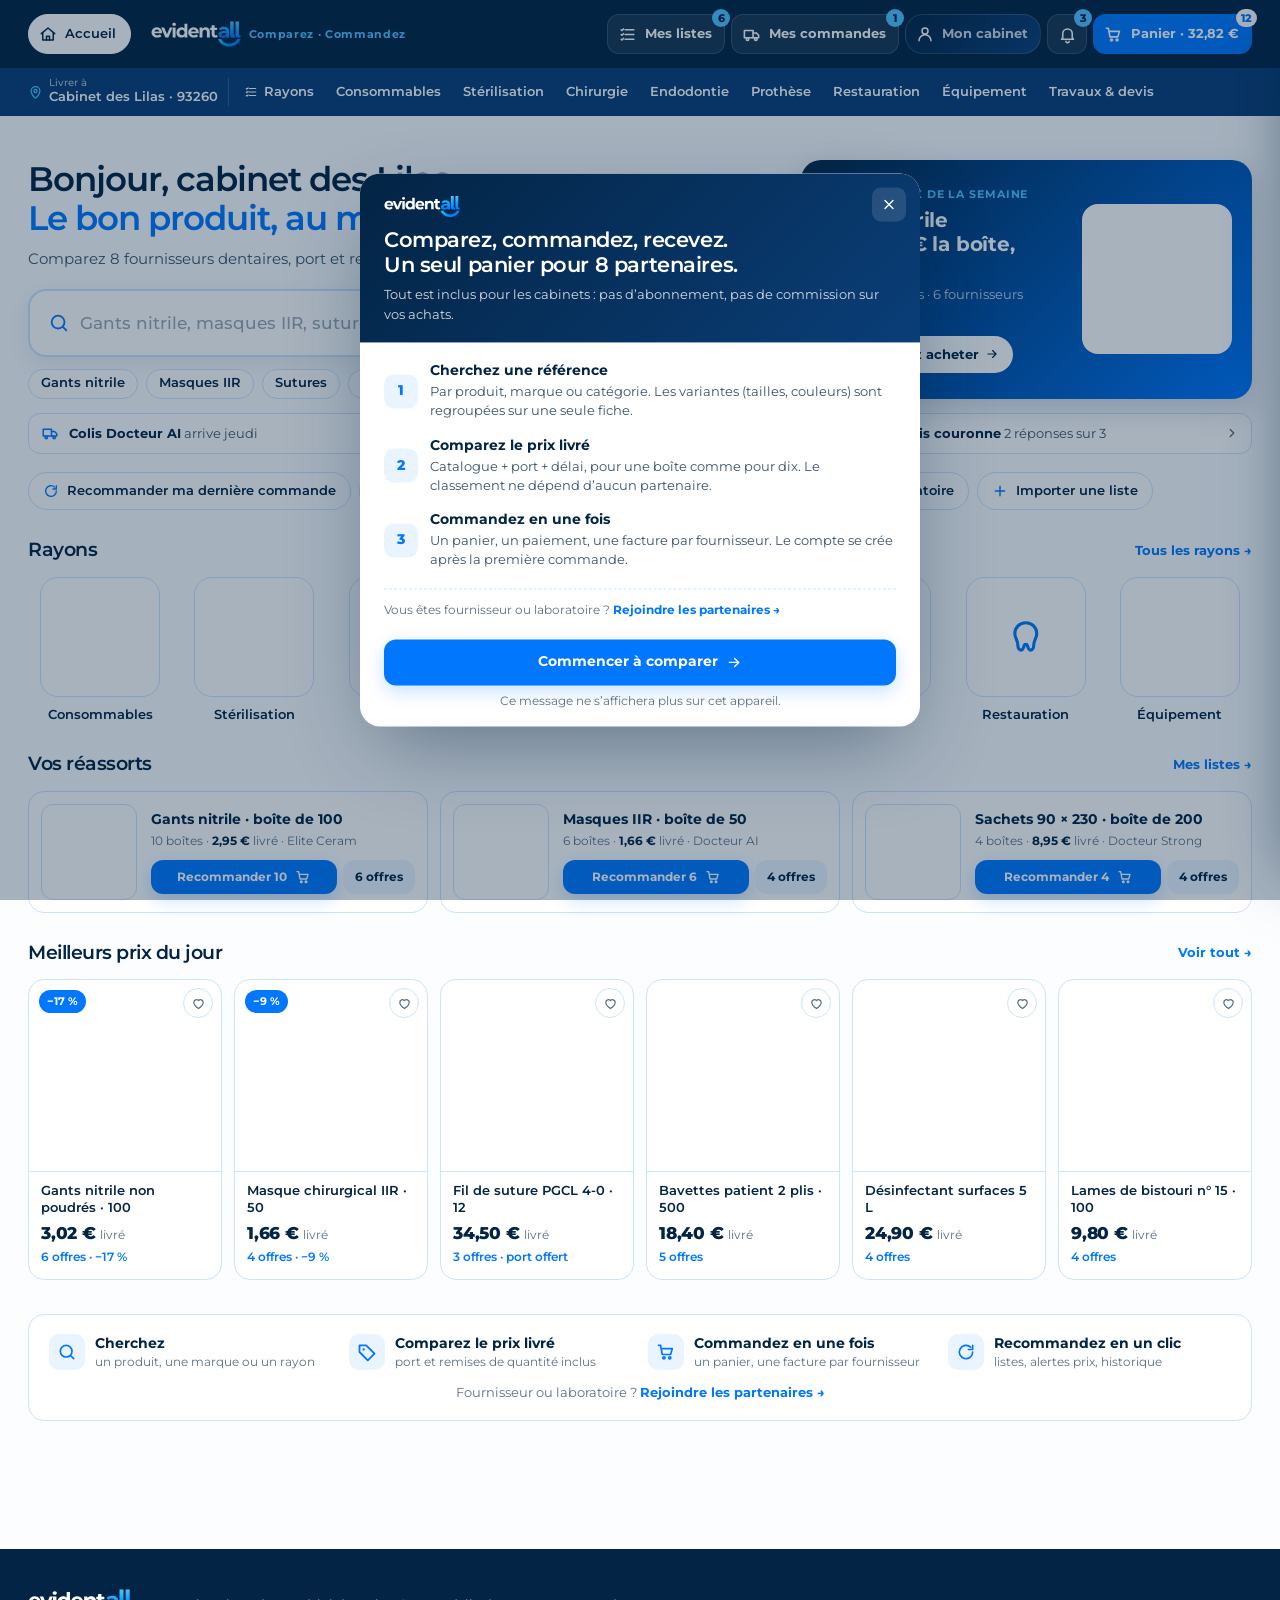
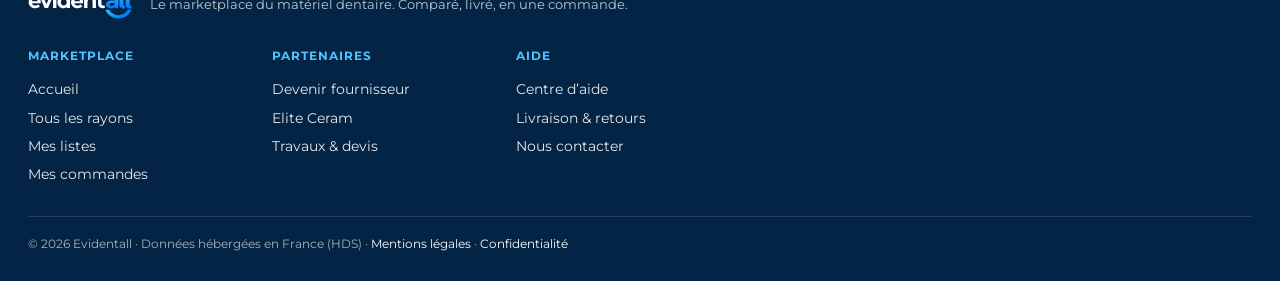
==== commit 40f2863d: "Notifications : cloche dans l’en-tête (colis, alertes prix, devis, réassort prévu) avec panneau et c" ====
--- a/index.html
+++ b/index.html
@@ -1547,6 +1547,162 @@
 @media (min-width:1500px){.pgrid{grid-template-columns:repeat(4,1fr)}}
 @media (min-width:1900px){.pgrid{grid-template-columns:repeat(5,1fr)}.hx-prow{grid-template-columns:repeat(6,1fr)}}
 @media (max-width:860px){.top-in,.wrap,.strip-in,.ft-in{padding-left:16px;padding-right:16px}}
+
+/* ---------- recherche en haut de page (hors accueil) ---------- */
+.pgs-on .top .tools{margin-left:auto}
+.pgs{margin:0 0 16px}
+.pgs .search{display:flex;height:52px;max-width:900px;margin:0;border:1px solid var(--line);border-radius:14px;box-shadow:var(--sh);padding-left:16px}
+.pgs .search svg{width:20px;height:20px;color:var(--p)}
+.pgs .search input{font-size:15px}
+.pgs .search button{height:40px;padding:0 18px;border-radius:10px}
+.pgs .sug{top:calc(100% + 6px)}
+@media (max-width:860px){.pgs{margin-bottom:12px}.pgs .search{height:46px}.pgs .search button{height:36px;padding:0 12px}}
+
+/* ---------- recherche dans le rayon (en plus de la recherche globale) ---------- */
+.csearch{display:flex;align-items:center;gap:8px;height:48px;background:#fff;border:1px solid var(--line);border-radius:14px;padding:0 8px 0 6px;margin-bottom:12px;box-shadow:var(--sh)}
+.csearch:focus-within{border-color:var(--p);box-shadow:0 0 0 3px rgba(0,119,253,.12)}
+.cs-scope select{height:36px;border:0;background:var(--soft);border-radius:10px;padding:0 10px;font:inherit;font-size:12.5px;font-weight:700;color:var(--s);max-width:220px}
+.csearch>svg{width:18px;height:18px;color:var(--mute);flex:none}
+.csearch input{flex:1;min-width:0;border:0;outline:0;height:100%;font:inherit;font-size:14px;color:var(--ink);background:none}
+.csearch input::placeholder{color:#9aa6b4}
+.cs-clear{width:28px;height:28px;border-radius:50%;background:var(--soft);color:var(--ink2);font-size:12px;font-weight:700}
+.cs-n{font-size:12px;color:var(--mute);white-space:nowrap;padding-right:6px}
+.pgs{display:none}
+@media (max-width:860px){.csearch{height:44px}.cs-scope select{max-width:120px;font-size:12px}.cs-n{display:none}}
+
+.pc .imgl{justify-content:flex-end;align-items:flex-end;padding:10px}
+.pc .imgl span{font-size:11.5px;padding:6px 10px}
+.pc .cmpk{bottom:10px;left:10px}
+.pc .imgl .pl{font-style:normal}
+@media (min-width:1900px){.pc .imgl .pl{display:none}}
+
+/* ---------- trois réponses, v2 : lisibles et comparables ---------- */
+.answers{align-items:stretch}
+.answers.two{grid-template-columns:repeat(2,1fr)}
+.answers.one{grid-template-columns:minmax(0,520px)}
+.ans.v2{padding:16px 18px;gap:10px;grid-template-rows:auto auto auto 1fr auto auto}
+.ans.v2 .tags{display:flex;gap:6px;flex-wrap:wrap}
+.ans.v2 .rtag{display:inline-flex;align-items:center;gap:6px;font-size:11px;letter-spacing:.08em;text-transform:uppercase;font-weight:800;color:var(--ink2);background:var(--soft);border:1px solid var(--line);padding:5px 9px;border-radius:999px}
+.ans.v2 .rtag svg{width:12px;height:12px}
+.ans.v2 .rtag.cheap{color:var(--p);background:var(--tint)}
+.ans.v2 .rtag.fast{color:var(--s)}
+.ans.v2 .rtag.reco{color:#fff;background:var(--p);border-color:var(--p)}
+.ans.v2.reco{background:#fff;color:var(--ink);border:2px solid var(--p);box-shadow:0 14px 36px rgba(0,119,253,.14)}
+.ans.v2.reco .rtag.reco{background:var(--p)}
+.ans.v2.reco .k,.ans.v2.reco .who span,.ans.v2.reco .val span,.ans.v2.reco .why{color:var(--mute)}
+.ans.v2.reco .lg{background:var(--s);color:#fff}
+.ans.v2 .who b{font-size:16px}
+.ans.v2 .eqline{display:block;font-size:12px;color:var(--ink2);margin-top:2px}
+.ans.v2 .eqline a{color:var(--p);font-weight:700;text-decoration:none}
+.ans.v2 .val b{font-size:30px}
+.ans.v2 .facts{list-style:none;margin:0;padding:10px 0 0;border-top:1px solid var(--line);display:grid;gap:7px}
+.ans.v2 .facts li{display:flex;align-items:center;gap:8px;font-size:13px;color:var(--ink2)}
+.ans.v2 .facts li b{color:var(--ink)}
+.ans.v2 .facts svg{width:15px;height:15px;color:var(--p);flex:none}
+.ans.v2 .dl{display:block;font-size:12.5px;color:var(--ink2);background:var(--soft);border-radius:10px;padding:8px 10px;line-height:1.4}
+.ans.v2 .dl.ok{color:var(--p);background:var(--tint);font-weight:700}
+.ans.v2 .cta{margin-top:2px;height:42px}
+.ans.v2.reco .cta{background:var(--p);color:#fff}
+.ans.v2.reco .cta:hover{background:var(--s)}
+.ans.v2 .corner{display:none}
+.ans-how{grid-column:1/-1;display:flex;gap:10px;align-items:flex-start;font-size:12.5px;color:var(--ink2);margin:2px 0 0;line-height:1.5}
+.ans-how svg{width:16px;height:16px;color:var(--p);flex:none;margin-top:2px}
+.ans-how b{color:var(--ink)}
+@media (max-width:860px){.ans.v2{flex:0 0 86%}.answers.two,.answers.one{grid-template-columns:none}.ans-how{flex:0 0 100%}}
+
+/* ---------- fiche produit v3 : page d’achat claire ---------- */
+.pdp{display:grid;grid-template-columns:minmax(0,1fr) minmax(420px,560px);gap:28px;margin-top:10px;align-items:start}
+.pdp-l{position:sticky;top:96px;display:grid;gap:14px}
+.pdp-l .prodbox{padding:14px}
+.pdp-l .gal{grid-template-columns:72px minmax(0,1fr)}
+.pdp-l .gal .main{min-height:360px;max-height:460px}
+.pdp-l .gal .main img{max-height:440px}
+.pdp-trust{background:#fff;border:1px solid var(--line);border-radius:14px;padding:12px 14px;display:grid;gap:8px}
+.pdp-r{display:grid;gap:10px}
+.pdp-head h1{font-size:clamp(20px,1.8vw,26px);line-height:1.2;letter-spacing:-.02em;margin:0}
+.pdp-sub{font-size:14px;color:var(--ink2);margin:6px 0 8px}
+.pdp-head .ospec{margin:0 0 6px}
+.pdp-step{background:#fff;border:1px solid var(--line);border-radius:14px;padding:14px 16px;display:grid;gap:10px;counter-increment:pdp}
+.pdp-r{counter-reset:pdp}
+.pdp-step>.lab{font-size:11px;letter-spacing:.12em;text-transform:uppercase;color:var(--mute);font-weight:700;display:flex;align-items:center;gap:8px;border:0;padding:0;background:none;box-shadow:none}
+.pdp-step>.lab::before{content:counter(pdp);width:20px;height:20px;border-radius:50%;background:var(--s);color:#fff;font-size:11px;display:grid;place-items:center;letter-spacing:0}
+.pdp-step.qvar{padding-right:16px;border-right:1px solid var(--line)}
+.qrow{display:flex;align-items:center;gap:14px;flex-wrap:wrap}
+.pdp-qty .qctl{display:inline-flex;align-items:center;border:1.5px solid var(--line);border-radius:12px;height:46px;overflow:hidden}
+.pdp-qty .qctl button{width:44px;height:100%;font-size:18px;font-weight:700;color:var(--s);background:var(--soft)}
+.pdp-qty .qctl input{width:64px;height:100%;border:0;text-align:center;font:inherit;font-weight:800;font-size:17px;color:var(--ink)}
+.pdp-qty .big{font-size:14px;font-weight:600;color:var(--ink2)}
+.pdp-qty .big #cpBigQty{font-weight:800;color:var(--ink);font-size:16px}
+.qquick{display:flex;gap:6px;flex-wrap:wrap}
+.qquick button{height:30px;padding:0 12px;border-radius:999px;border:1px solid var(--line);background:#fff;font:inherit;font-size:12.5px;font-weight:700;color:var(--ink2)}
+.qquick button:hover{border-color:var(--p);color:var(--p)}
+.pdp-qty .qhint{margin:0;font-size:12.5px;color:var(--ink2);max-width:none}
+.pick{display:grid;gap:8px}
+.opk{display:grid;grid-template-columns:18px 36px minmax(0,1fr) auto;gap:10px;align-items:center;text-align:left;background:#fff;border:1.5px solid var(--line);border-radius:12px;padding:10px 12px;font:inherit;color:var(--ink);cursor:pointer;transition:border-color .15s,background .15s,box-shadow .15s}
+.opk:hover{border-color:var(--p)}
+.opk.sel{border-color:var(--p);background:var(--tint);box-shadow:0 0 0 3px rgba(0,119,253,.1)}
+.opk .rd{width:18px;height:18px;border-radius:50%;border:2px solid var(--line);background:#fff;position:relative}
+.opk.sel .rd{border-color:var(--p)}
+.opk.sel .rd::after{content:'';position:absolute;inset:3px;border-radius:50%;background:var(--p)}
+.opk .lg{width:36px;height:36px;border-radius:10px;background:var(--s);color:#fff;display:grid;place-items:center;font-weight:800;font-size:11px}
+.pki{display:grid;gap:2px;min-width:0}
+.pki b{font-size:14px}
+.pki>span{font-size:12px;color:var(--ink2);white-space:nowrap;overflow:hidden;text-overflow:ellipsis}
+.pkts{display:flex;gap:4px;flex-wrap:wrap}
+.pkt{font-style:normal;font-size:10.5px;font-weight:800;letter-spacing:.04em;text-transform:uppercase;padding:2px 7px;border-radius:999px;background:var(--soft);color:var(--ink2);border:1px solid var(--line)}
+.pkt.cheap{background:var(--tint);color:var(--p)}.pkt.reco{background:var(--p);color:#fff;border-color:var(--p)}.pkt.fast{color:var(--s)}
+.pkp{text-align:right}
+.pkp b{display:block;font-size:17px;font-weight:800;letter-spacing:-.01em}
+.pkp small{font-size:11.5px;color:var(--mute)}
+.pick-more{font-size:13px;justify-self:start}
+/* buy box replaces the sticky bar */
+.buybar{position:static;top:auto;margin:0;display:grid;grid-template-columns:1fr;gap:12px;background:var(--s);color:#fff;border:0;border-radius:16px;padding:16px 18px;box-shadow:0 18px 40px -16px rgba(3,36,68,.5)}
+.bb-top{display:grid;gap:2px}
+.bb-top small{font-size:11px;letter-spacing:.1em;text-transform:uppercase;color:var(--a);font-weight:700}
+.bb-top b{font-size:15px;line-height:1.3;white-space:normal}
+.bb-top>span{font-size:12.5px;color:rgba(255,255,255,.8);white-space:normal}
+.bb-line{display:flex;align-items:flex-end;justify-content:space-between;gap:10px;border-top:1px solid rgba(255,255,255,.14);padding-top:12px}
+.bb-line>span{font-size:13px;color:rgba(255,255,255,.8);font-weight:600;padding-bottom:6px}
+.bb-price b{font-size:30px;color:#fff}
+.bb-price small{color:rgba(255,255,255,.75);white-space:normal}
+.bb-acts{display:grid;grid-template-columns:1fr 1fr;gap:8px}
+.bb-acts .btn{height:48px;font-size:14px;justify-content:center}
+.bb-acts .btn.o{background:#fff;color:var(--s);border-color:#fff}
+.bb-re{list-style:none;margin:0;padding:0;display:grid;gap:6px}
+.bb-re li{display:flex;gap:8px;align-items:flex-start;font-size:12px;color:rgba(255,255,255,.82);line-height:1.4}
+.bb-re svg{width:14px;height:14px;color:var(--a);flex:none;margin-top:2px}
+.pdp-r .cp-acts{flex-wrap:wrap}
+.pdp-r .cp-acts .btn{height:38px;font-size:12.5px}
+.cp-tabs{margin-top:28px}
+@media (max-width:1100px){.pdp{grid-template-columns:1fr}.pdp-l{position:static}.pdp-l .gal .main{min-height:260px}}
+@media (max-width:860px){.buybar{position:static;left:auto;right:auto;bottom:auto;grid-template-columns:1fr;padding:14px}.bb-th,.bb-top small{display:block}.bb-th{display:none}.bb-acts{grid-template-columns:1fr}.bb-acts .btn.o{display:flex}.pdp-step{padding:12px 14px}.pdp-l .gal{grid-template-columns:1fr}.pdp-l .gal .thumbs{grid-auto-flow:column}main.wrap{padding-bottom:86px}}
+
+@media (max-width:700px){.top-in{padding:10px 14px 12px;row-gap:10px}.top .search{height:44px}.tool .n{top:-5px;right:-5px}}
+
+/* ---------- notifications ---------- */
+.tool.notif{display:grid}
+.ntf-bg{position:fixed;inset:0;background:rgba(3,36,68,.25);z-index:58;opacity:0;pointer-events:none;transition:opacity .2s}
+.ntf-bg.on{opacity:1;pointer-events:auto}
+.ntf{position:fixed;top:78px;right:max(16px,calc((100vw - var(--maxw)) / 2 + 28px));width:min(420px,calc(100vw - 32px));background:#fff;color:var(--ink);border:1px solid var(--line);border-radius:16px;box-shadow:var(--sh2);z-index:59;opacity:0;transform:translateY(-6px);pointer-events:none;transition:opacity .2s,transform .2s;overflow:hidden}
+.ntf.on{opacity:1;transform:none;pointer-events:auto}
+.ntf-h{display:flex;align-items:center;justify-content:space-between;padding:12px 14px;border-bottom:1px solid var(--line)}
+.ntf-h b{font-size:14px}
+.ntf-h .x{width:32px;height:32px;border-radius:8px;display:grid;place-items:center;color:var(--ink2)}
+.ntf-h .x svg{width:14px;height:14px}
+.ntf-list{display:grid;max-height:min(60vh,440px);overflow:auto}
+.ntf-i{display:grid;grid-template-columns:36px minmax(0,1fr) 14px;gap:12px;align-items:center;padding:12px 14px;border-bottom:1px solid var(--line);text-align:left;font:inherit;color:var(--ink);position:relative}
+.ntf-i:hover{background:var(--soft)}
+.ntf-i .ic{width:36px;height:36px;border-radius:10px;background:var(--tint);color:var(--p);display:grid;place-items:center}
+.ntf-i .ic svg{width:17px;height:17px}
+.ntf-i .tx{display:grid;gap:2px;min-width:0}
+.ntf-i .tx b{font-size:13.5px;line-height:1.3}
+.ntf-i .tx span{font-size:12px;color:var(--mute)}
+.ntf-i .ch{width:14px;height:14px;color:var(--mute);transform:rotate(-90deg)}
+.ntf-i.new::before{content:'';position:absolute;left:0;top:10px;bottom:10px;width:3px;border-radius:0 3px 3px 0;background:var(--p)}
+.ntf-i.new .ic{background:var(--p);color:#fff}
+.ntf-i.dim{opacity:.75}
+.ntf-f{display:flex;justify-content:space-between;gap:10px;padding:10px 14px;font-size:12.5px}
+@media (max-width:860px){.top .cartb{display:none}.ntf{top:72px;right:8px;left:8px;width:auto}}
 </style>
 </head>
 <body>
@@ -1615,6 +1771,7 @@
       <button class="tool lbl" aria-label="Mes commandes" data-go="orders" title="Suivi, factures, commander à nouveau"><svg><use href="#i-truck"/></svg><span class="tlab">Mes commandes</span><span class="n on" id="nord">1</span></button>
       <button class="tool" aria-label="Favoris" title="Favoris"><svg><use href="#i-heart"/></svg><span class="n" id="nfav">0</span></button>
       <button class="tool lbl acct" aria-label="Mon cabinet : compte, équipe, paiement" title="Mon cabinet" data-go="account"><svg><use href="#i-user"/></svg><span class="tlab">Mon cabinet</span></button>
+      <button class="tool notif" aria-label="Notifications : colis, alertes prix, devis" title="Notifications" data-notif><svg><use href="#i-bell"/></svg><span class="n on" id="ntfN">3</span></button>
       <button class="tool lbl cartb" aria-label="Panier" data-open-cart><svg><use href="#i-cart"/></svg><span class="tlab">Panier · <b id="cartTot">0,00 €</b></span><span class="n" id="ncart">0</span></button>
     </div>
   </div>
@@ -1806,6 +1963,13 @@
       <button class="btn p fac-sm" data-close-f style="height:42px">Voir les résultats</button>
     </aside>
     <div>
+      <div class="csearch" role="search">
+        <label class="cs-scope"><span class="sr">Périmètre</span><select id="csScope" aria-label="Périmètre de recherche"><option value="cat">Tout le rayon</option><option value="sub">Famille affichée</option></select></label>
+        <svg><use href="#i-search"/></svg>
+        <input id="catQ" type="search" placeholder="Rechercher et filtrer dans ce rayon…" aria-label="Rechercher dans ce rayon" autocomplete="off">
+        <button type="button" class="cs-clear" id="catQx" hidden aria-label="Effacer">✕</button>
+        <span class="cs-n" id="catQn"></span>
+      </div>
       <div class="catbar">
         <div class="chips-a" id="chipsA"></div>
         <div class="sortsel"><button class="btn o fac-sm" data-open-f style="height:36px;font-size:12px;padding:0 12px"><svg><use href="#i-sliders"/></svg> Filtres <span id="facN"></span></button><label for="sortSel">Trier</label><select id="sortSel"><option value="rel">Pertinence</option><option value="liv">Prix livré croissant</option><option value="unit">Prix unitaire croissant</option><option value="delay">Délai le plus court</option><option value="np">Le plus de partenaires</option></select></div>
@@ -1885,27 +2049,42 @@
 <!-- ========== PRODUCT COMPARATOR (générique) ========== -->
 <section class="view" id="view-sheet">
   <nav class="crumb" aria-label="Fil d’Ariane"><a href="#accueil" data-go="home">Marketplace</a> <span>›</span> <a href="#categorie-consommables" id="cpCrumbCat" data-go="cat">Consommables &amp; hygiène</a> <span>›</span> <b id="cpCrumb">—</b></nav>
-  <div class="cp-intent" aria-label="Votre besoin">
-    <div class="q"><span class="pic" id="cpPic"></span><div><b id="cpName">—</b><small id="cpSub">—</small><div class="ichips" id="cpChips"></div></div></div>
-    <div class="cp-acts"><button class="btn o" type="button" data-cmp-cur><svg><use href="#i-sliders"/></svg> <span>Comparer</span></button><button class="btn o" type="button" data-addlist="__cur"><svg><use href="#i-list"/></svg> Ajouter à une liste</button><button class="btn o" type="button" data-fav><svg><use href="#i-heart"/></svg> Favori</button><button class="btn o" type="button" data-share aria-label="Partager la fiche"><svg><use href="#i-arrow"/></svg></button></div>
-  </div>
-  <div class="buybar" id="buybar" aria-label="Votre sélection">
-    <span class="bb-th" id="bbTh"></span>
-    <div class="bb-txt"><small>Votre sélection</small><b id="bbName">—</b><span id="bbSub">—</span></div>
-    <div class="bb-price"><b id="bbTot">—</b><small id="bbTotSub">—</small></div>
-    <div class="bb-acts"><button class="btn p" type="button" id="bbAdd"><svg><use href="#i-cart"/></svg> Ajouter au panier</button><button class="btn o" type="button" id="bbBuy">Commander maintenant <svg><use href="#i-arrow"/></svg></button></div>
-  </div>
-  <nav class="cp-tabs" aria-label="Sections de la fiche"><button type="button" class="on" data-cpt="cpAnswers">Offres &amp; prix</button><button type="button" data-cpt="cpFiche">Fiche produit</button><button type="button" data-cpt="cpChartBox">Prix sur 6 mois</button><button type="button" data-cpt="cpFiab">Fiabilité</button></nav>
-  <section class="qrail" aria-label="Quantité et variante">
-    <div class="qvar" id="cpVar" hidden></div>
-    <div>
-      <div class="lab" id="cpQlab">Pour combien de boîtes ?</div>
-      <div class="big"><span id="cpBigQty">10</span><span id="cpUnitLab">boîtes de 100</span></div>
-      <div class="qctl"><button type="button" data-cq="-1" aria-label="Une de moins">−</button><input id="cpQin" type="number" min="1" max="60" value="10" aria-label="Quantité"><button type="button" data-cq="1" aria-label="Une de plus">+</button></div>
+  <div class="pdp">
+    <div class="pdp-l">
+      <div class="box prodbox"><div class="gal" id="cpGal"></div></div>
+      <div class="pdp-trust otrust"><div><svg><use href="#i-check"/></svg><span><b>Prix livré réel</b> : catalogue + remise de quantité + port, pour votre adresse.</span></div><div><svg><use href="#i-check"/></svg><span><b>Un seul panier</b> pour 8 partenaires, une facture par fournisseur.</span></div><div><svg><use href="#i-check"/></svg><span><b>Classement indépendant</b> : aucun partenaire ne paie pour sa position.</span></div></div>
+      <span id="cpPic" hidden></span>
     </div>
-    <div class="slider"><input type="range" id="cpRange" min="1" max="60" value="10" aria-label="Quantité"><div class="ticks"><span>1</span><span>10</span><span>20</span><span>30</span><span>40</span><span>50</span><span>60</span></div></div>
-    <p class="qhint" id="cpHint"></p>
-  </section>
+    <div class="pdp-r">
+      <div class="pdp-head">
+        <h1 id="cpName">—</h1>
+        <p class="pdp-sub" id="cpSub">—</p>
+        <div class="ospec" id="cpSpecs"></div>
+        <div class="ichips" id="cpChips"></div>
+      </div>
+      <div class="pdp-step qvar" id="cpVar" hidden></div>
+      <div class="pdp-step pdp-qty">
+        <div class="lab" id="cpQlab">Pour combien de boîtes ?</div>
+        <div class="qrow"><div class="qctl"><button type="button" data-cq="-1" aria-label="Une de moins">−</button><input id="cpQin" type="number" min="1" max="60" value="10" aria-label="Quantité"><button type="button" data-cq="1" aria-label="Une de plus">+</button></div><span class="big"><span id="cpBigQty">10</span> <span id="cpUnitLab">boîtes de 100</span></span></div>
+        <div class="qquick" aria-label="Quantités rapides"><button type="button" data-cq-set="1">1</button><button type="button" data-cq-set="5">5</button><button type="button" data-cq-set="10">10</button><button type="button" data-cq-set="20">20</button><button type="button" data-cq-set="50">50</button></div>
+        <input type="range" id="cpRange" min="1" max="60" value="10" hidden aria-hidden="true"><div hidden></div>
+        <p class="qhint" id="cpHint"></p>
+      </div>
+      <div class="pdp-step">
+        <div class="lab">Chez quel fournisseur ?</div>
+        <div class="pick" id="cpPick"></div>
+        <button type="button" class="lnk pick-more" data-cpt="cpAnswers">Comparer toutes les offres en détail ↓</button>
+      </div>
+      <div class="buybar" id="buybar" aria-label="Votre sélection">
+        <div class="bb-top"><small>Vous achetez</small><b id="cpName2">—</b><span id="cpSub2">—</span><span class="bb-th" id="bbTh" hidden></span><b id="bbName" hidden></b><span id="bbSub" hidden></span></div>
+        <div class="bb-line"><span>Total</span><div class="bb-price"><b id="bbTot">—</b><small id="bbTotSub">—</small></div></div>
+        <div class="bb-acts"><button class="btn p" type="button" id="bbAdd"><svg><use href="#i-cart"/></svg> Ajouter au panier</button><button class="btn o" type="button" id="bbBuy">Commander maintenant <svg><use href="#i-arrow"/></svg></button></div>
+        <ul class="bb-re"><li><svg><use href="#i-check"/></svg>Vous choisissez qui vous livre · changez de fournisseur à tout moment</li><li><svg><use href="#i-check"/></svg>Paiement sécurisé · une facture par fournisseur</li><li><svg><use href="#i-check"/></svg>Retours et SAV assurés par le partenaire, assistance Evidentall</li></ul>
+      </div>
+      <div class="cp-acts"><button class="btn o" type="button" data-cmp-cur><svg><use href="#i-sliders"/></svg> <span>Comparer</span></button><button class="btn o" type="button" data-addlist="__cur"><svg><use href="#i-list"/></svg> Ajouter à une liste</button><button class="btn o" type="button" data-fav><svg><use href="#i-heart"/></svg> Favori</button><button class="btn o" type="button" data-share aria-label="Partager la fiche"><svg><use href="#i-arrow"/></svg></button></div>
+    </div>
+  </div>
+  <nav class="cp-tabs" aria-label="Sections de la fiche"><button type="button" class="on" data-cpt="cpAnswers">Toutes les offres</button><button type="button" data-cpt="cpFiche">Fiche produit</button><button type="button" data-cpt="cpChartBox">Prix sur 6 mois</button><button type="button" data-cpt="cpFiab">Fiabilité</button><button type="button" data-cpt="cpAlt">Équivalents</button></nav>
   <section class="answers" id="cpAnswers" aria-label="Nos trois réponses"></section>
   <div class="cp-main">
     <div>
@@ -1937,7 +2116,6 @@
       </section>
     </div>
     <aside class="cp-rail">
-      <div class="box prodbox"><div class="gal" id="cpGal"></div><div style="margin-top:12px"><b id="cpName2" style="font-size:14px;display:block">—</b><span id="cpSub2" style="font-size:12px;color:var(--mute)">—</span></div><div class="ospec" id="cpSpecs"></div></div>
       <div class="box" id="cpChartBox">
         <div class="t">Meilleur prix livré · 6 mois</div>
         <div class="chart" id="cpChart"></div>
@@ -1945,7 +2123,6 @@
         <form class="alert" onsubmit="return false" id="alertForm"><label class="f"><span class="sr">Seuil</span><input value="2,80" inputmode="decimal" aria-label="Seuil d’alerte"><span>€ HT</span></label><button class="btn p" type="submit"><svg><use href="#i-bell"/></svg> M’alerter</button></form>
         <p class="ok" id="alertOk">Alerte activée pour le cabinet des Lilas.</p>
       </div>
-      <div class="box"><div class="t">Pourquoi ce prix est le vrai prix</div><div class="otrust"><div><svg><use href="#i-check"/></svg><span><b>Catalogue + remise de quantité + port</b>, pour votre adresse.</span></div><div><svg><use href="#i-check"/></svg><span><b>Un seul panier</b> pour 8 partenaires, une facture par fournisseur.</span></div><div><svg><use href="#i-check"/></svg><span><b>Classement indépendant</b>, règle affichée sous la liste.</span></div></div></div>
     </aside>
   </div>
 </section>
@@ -2138,6 +2315,17 @@
 </aside>
 
 
+<div class="ntf-bg" id="ntfBg"></div>
+<section class="ntf" id="ntf" aria-label="Notifications" aria-hidden="true">
+  <header class="ntf-h"><b>Notifications</b><button type="button" class="x" data-ntf-close aria-label="Fermer"><svg><use href="#i-x"/></svg></button></header>
+  <div class="ntf-list">
+    <button type="button" class="ntf-i" data-go="orders"><span class="ic"><svg><use href="#i-truck"/></svg></span><span class="tx"><b>Votre colis Docteur AI arrive jeudi 19 nov.</b><span>6 boîtes de masques IIR · expédié hier · n° EV-48211-2</span></span><svg class="ch"><use href="#i-chev"/></svg></button>
+    <button type="button" class="ntf-i new" data-go="lists" data-tab="alerts"><span class="ic"><svg><use href="#i-bell"/></svg></span><span class="tx"><b>Prix atteint : autoclave W&amp;H Lisa à 4 090 €</b><span>110 € sous votre seuil · chez Elite Ceram · bon moment pour commander</span></span><svg class="ch"><use href="#i-chev"/></svg></button>
+    <button type="button" class="ntf-i" data-go="lists" data-tab="quotes"><span class="ic"><svg><use href="#i-doc"/></svg></span><span class="tx"><b>Devis couronne zircone : 2 réponses sur 3</b><span>Meilleure offre 96 € HT (Proto Lab) · LabDent répond sous 24 h</span></span><svg class="ch"><use href="#i-chev"/></svg></button>
+    <button type="button" class="ntf-i dim" data-go="lists"><span class="ic"><svg><use href="#i-list"/></svg></span><span class="tx"><b>Réassort « Hygiène · hebdo » prévu lundi</b><span>4 références · 90,56 € HT au meilleur prix du jour</span></span><svg class="ch"><use href="#i-chev"/></svg></button>
+  </div>
+  <footer class="ntf-f"><button type="button" class="lnk" data-go="account">Régler mes notifications</button><button type="button" class="lnk" data-ntf-read>Tout marquer comme lu</button></footer>
+</section>
 <div class="wl-bg" id="wlBg"></div>
 <aside class="wl" id="wl" aria-label="Bienvenue sur le marketplace" aria-hidden="true">
   <div class="wl-h">
@@ -2333,22 +2521,23 @@
   P.forEach(p=>{if(!p.cat)p.cat='conso'});window.PICO=Object.fromEntries(P.map(p=>[p.id,p.ico]));
   const BRANDS=(()=>{const c={};P.forEach(p=>{if(p.brand&&p.brand!=='—')c[p.brand]=(c[p.brand]||0)+1});return Object.keys(c).sort((a,b)=>c[b]-c[a])})();
   const PARTN=['Elite Ceram','Docteur AI','Promodentaire','Docteur Strong','Dentalclick','Dental Good Deal','GACD','Megadental'];
-  const F={sub:null,brand:new Set(),mat:new Set(),stock:false,multi:false,delay:null};
+  const F={sub:null,brand:new Set(),mat:new Set(),stock:false,multi:false,delay:null,q:''};
+  const qMatch=p=>{if(!F.q)return true;const n=norm(F.q);const hay=norm([p.n,p.brand,p.pack,p.mat,p.famLabel||'',p.sub||''].join(' '));return n.split(' ').filter(Boolean).every(w=>hay.includes(w))};
   let sort='rel',shown=9,curCat='conso';
 
-  const filtered=()=>P.filter(p=>p.cat===curCat&&(!F.sub||p.sub===F.sub)&&(!F.brand.size||F.brand.has(p.brand))&&(!F.mat.size||F.mat.has(p.mat))&&(!F.stock||p.stock!=='out')&&(!F.multi||p.np>=2)&&(!F.delay||p.delay<=F.delay));
+  const filtered=()=>P.filter(p=>p.cat===curCat&&qMatch(p)&&(!F.sub||p.sub===F.sub)&&(!F.brand.size||F.brand.has(p.brand))&&(!F.mat.size||F.mat.has(p.mat))&&(!F.stock||p.stock!=='out')&&(!F.multi||p.np>=2)&&(!F.delay||p.delay<=F.delay));
   const sorted=l=>{const c=[...l];if(sort==='liv')c.sort((a,b)=>a.liv-b.liv);if(sort==='unit')c.sort((a,b)=>a.liv/a.unitN-b.liv/b.unitN);if(sort==='delay')c.sort((a,b)=>a.delay-b.delay);if(sort==='np')c.sort((a,b)=>b.np-a.np);if(sort==='rel')c.sort((a,b)=>(a.stock==='out')-(b.stock==='out')||b.np-a.np);return c};
-  const cnt=(key,val)=>P.filter(p=>p.cat===curCat&&(!F.sub||p.sub===F.sub)&&(key==='brand'||!F.brand.size||F.brand.has(p.brand))&&(key==='mat'||!F.mat.size||F.mat.has(p.mat))&&(!F.stock||p.stock!=='out')&&(p[key]===val)).length;
+  const cnt=(key,val)=>P.filter(p=>p.cat===curCat&&qMatch(p)&&(!F.sub||p.sub===F.sub)&&(key==='brand'||!F.brand.size||F.brand.has(p.brand))&&(key==='mat'||!F.mat.size||F.mat.has(p.mat))&&(!F.stock||p.stock!=='out')&&(p[key]===val)).length;
   const unitPrice=p=>{const u=p.liv/p.unitN;return u<0.1?(u*100).toFixed(1).replace('.',',')+' c':fmt(u)};
 
   var cmpSel=[];
-  function cardHTML(p){const IMGS=window.IMGS||{},IMGBASE=window.IMGBASE||'';const st=p.stock==='in'?'<span class="st">En stock</span>':p.stock==='low'?'<span class="st low">Stock faible</span>':'<span class="st out">Rupture</span>';const cta=p.stock==='out'?'<button class="btn" disabled>Indisponible · m’alerter</button>':p.np>1?`<button class="btn p" data-open-p="${p.id}">Acheter · ${p.np} offres <svg><use href="#i-arrow"/></svg></button>`:`<button class="btn p" data-cart="Elite Ceram" data-pid="${p.id}" data-pname="${p.n} · ${p.pack}" data-unit="${p.liv}">Ajouter au panier <svg><use href="#i-cart"/></svg></button>`;return `<article class="pc ${p.stock==='out'?'out':''}"><div class="img"><a class="imgl" href="#produit-${p.id}" data-open-p="${p.id}" aria-label="Voir la fiche : ${p.n}"><span>Voir la fiche &amp; les ${p.np>1?p.np+' offres':'détails'}</span></a>${st}<button class="fav" aria-label="Ajouter aux favoris" data-fav><svg><use href="#i-heart"/></svg></button><button class="fav lst" aria-label="Ajouter à une liste de réassort" title="Ajouter à une liste" data-addlist="${p.id}"><svg><use href="#i-list"/></svg></button><label class="cmpk" title="Comparer ce produit"><input type="checkbox" data-cmp="${p.id}" ${cmpSel.includes(p.id)?'checked':''}><span>Comparer</span></label>${IMGS[p.id]?`<img class="ph" src="${IMGBASE}${IMGS[p.id]}/image" alt="${p.n}" loading="lazy" onerror="this.hidden=true;this.nextElementSibling.hidden=false"><svg hidden><use href="#${p.ico}"/></svg>`:`<svg><use href="#${p.ico}"/></svg>`}</div><div class="bd"><h3><a href="#produit-${p.id}" data-open-p="${p.id}">${p.n}</a></h3><div class="pk"><b>${p.pack}</b> · ${p.brand} · ${p.mat}</div><div class="pr"><small>${p.np>1?'à partir de':''}</small><b>${disp(p.liv)}</b><span class="u"><span class="taxlbl">${tax.toUpperCase()}</span> livré · ${unitPrice(p)} / unité</span></div><div class="dl"><b>Livraison ${dateFr(p.delay)}</b>${p.delay<=2?'<span class="free">Port offert</span>':''}</div><div class="conf"><i>✓</i>${p.np>1?'98,6 % de commandes conformes chez le mieux classé':'97 % de commandes conformes'}</div><div class="np">${p.np>1?`<span class="av">${['EC','DA','PR','DS','DC','DG'].slice(0,Math.min(p.np,3)).map(k=>'<span>'+k+'</span>').join('')}${p.np>3?'<span>+'+(p.np-3)+'</span>':''}</span>${p.np} partenaires comparés`:'1 partenaire'}</div>${cta}</div></article>`}
+  function cardHTML(p){const IMGS=window.IMGS||{},IMGBASE=window.IMGBASE||'';const st=p.stock==='in'?'<span class="st">En stock</span>':p.stock==='low'?'<span class="st low">Stock faible</span>':'<span class="st out">Rupture</span>';const cta=p.stock==='out'?'<button class="btn" disabled>Indisponible · m’alerter</button>':p.np>1?`<button class="btn p" data-open-p="${p.id}">Acheter · ${p.np} offres <svg><use href="#i-arrow"/></svg></button>`:`<button class="btn p" data-cart="Elite Ceram" data-pid="${p.id}" data-pname="${p.n} · ${p.pack}" data-unit="${p.liv}">Ajouter au panier <svg><use href="#i-cart"/></svg></button>`;return `<article class="pc ${p.stock==='out'?'out':''}"><div class="img"><a class="imgl" href="#produit-${p.id}" data-open-p="${p.id}" aria-label="Voir la fiche : ${p.n}"><span>Fiche${p.np>1?'<em class="pl"> · '+p.np+' offres</em>':''} ›</span></a>${st}<button class="fav" aria-label="Ajouter aux favoris" data-fav><svg><use href="#i-heart"/></svg></button><button class="fav lst" aria-label="Ajouter à une liste de réassort" title="Ajouter à une liste" data-addlist="${p.id}"><svg><use href="#i-list"/></svg></button><label class="cmpk" title="Comparer ce produit"><input type="checkbox" data-cmp="${p.id}" ${cmpSel.includes(p.id)?'checked':''}><span>Comparer</span></label>${IMGS[p.id]?`<img class="ph" src="${IMGBASE}${IMGS[p.id]}/image" alt="${p.n}" loading="lazy" onerror="this.hidden=true;this.nextElementSibling.hidden=false"><svg hidden><use href="#${p.ico}"/></svg>`:`<svg><use href="#${p.ico}"/></svg>`}</div><div class="bd"><h3><a href="#produit-${p.id}" data-open-p="${p.id}">${p.n}</a></h3><div class="pk"><b>${p.pack}</b> · ${p.brand} · ${p.mat}</div><div class="pr"><small>${p.np>1?'à partir de':''}</small><b>${disp(p.liv)}</b><span class="u"><span class="taxlbl">${tax.toUpperCase()}</span> livré · ${unitPrice(p)} / unité</span></div><div class="dl"><b>Livraison ${dateFr(p.delay)}</b>${p.delay<=2?'<span class="free">Port offert</span>':''}</div><div class="conf"><i>✓</i>${p.np>1?'98,6 % de commandes conformes chez le mieux classé':'97 % de commandes conformes'}</div><div class="np">${p.np>1?`<span class="av">${['EC','DA','PR','DS','DC','DG'].slice(0,Math.min(p.np,3)).map(k=>'<span>'+k+'</span>').join('')}${p.np>3?'<span>+'+(p.np-3)+'</span>':''}</span>${p.np} partenaires comparés`:'1 partenaire'}</div>${cta}</div></article>`}
   function facHTML(){const nb=F.brand.size+F.mat.size+(F.stock?1:0)+(F.multi?1:0)+(F.delay?1:0);$('#facN').textContent=nb?'('+nb+')':'';const opt=(key,v,label)=>{const n=cnt(key,v);const on=F[key].has(v);return `<label class="fo ${!n&&!on?'dis':''}"><input type="checkbox" data-f="${key}" value="${v}" ${on?'checked':''} ${!n&&!on?'disabled':''}><span>${label||v}</span><span class="n">${n}</span></label>`};const base=P.filter(p=>p.cat===curCat&&(!F.sub||p.sub===F.sub));const inStock=base.filter(p=>p.stock!=='out').length,multi=base.filter(p=>p.np>=2).length,d48=base.filter(p=>p.delay<=2).length;return `<div class="grp"><h4>Disponibilité</h4><label class="fo"><input type="checkbox" data-f="stock" ${F.stock?'checked':''}><span>En stock uniquement</span><span class="n">${inStock}</span></label><label class="fo"><input type="checkbox" data-f="multi" ${F.multi?'checked':''}><span>Comparable (2 partenaires ou +)</span><span class="n">${multi}</span></label><label class="fo"><input type="checkbox" data-f="delay" ${F.delay?'checked':''}><span>Livré sous 48 h</span><span class="n">${d48}</span></label></div><div class="grp"><h4>Matière</h4>${[...new Set(base.map(p=>p.mat))].filter(m=>m&&m!=='—').map(m=>opt('mat',m)).join('')}</div><div class="grp"><h4>Marque</h4>${BRANDS.filter(b=>base.some(p=>p.brand===b)).slice(0,14).map(b=>opt('brand',b)).join('')}</div><div class="grp"><h4>Partenaire</h4>${PARTN.slice(0,4).map(p=>`<label class="fo"><input type="checkbox" data-f="partn" value="${p}"><span>${p}</span><span class="n">${Math.max(1,Math.round(base.length*(0.3+Math.random()*0.4)))}</span></label>`).join('')}<button class="more" type="button" data-toast="Prototype : 4 partenaires de plus">+ 4 partenaires</button></div>`}
   function chipsHTML(){const c=[];if(F.sub)c.push(['sub',F.sub,CATS[curCat].subs.find(s=>s[0]===F.sub)[1]]);F.brand.forEach(b=>c.push(['brand',b,b]));F.mat.forEach(m=>c.push(['mat',m,m]));if(F.stock)c.push(['stock',1,'En stock']);if(F.multi)c.push(['multi',1,'Comparable']);if(F.delay)c.push(['delay',1,'Sous 48 h']);return c.map(([k,v,l])=>`<button type="button" data-chip="${k}" data-v="${v}">${l} <svg><use href="#i-x"/></svg></button>`).join('')+(c.length>1?'<button type="button" class="clr" data-clear-f>Tout effacer</button>':'')}
-  function renderCat(){window.__curCat=curCat;const C=CATS[curCat];const sub=C.subs;if(F.sub&&!sub.some(x=>x[0]===F.sub))F.sub=null;const all=P.filter(p=>p.cat===curCat);$('#subCats').innerHTML=`<button type="button" data-sub="" aria-pressed="${!F.sub}">Tout <span>${all.length}</span></button>`+sub.map(([k,l])=>`<button type="button" data-sub="${k}" aria-pressed="${F.sub===k}">${l} <span>${all.filter(p=>p.sub===k).length}</span></button>`).join('');const list=sorted(filtered());$('#catCount').textContent=`${list.length} produit${list.length>1?'s':''} · ${list.filter(p=>p.np>=2).length} comparables · ${list.reduce((a,p)=>a+p.np,0)} offres`;$('#catTitle').firstChild.textContent=(F.sub?sub.find(s=>s[0]===F.sub)[1]+' ':C.name+' ');$('#catName').textContent=C.name+(F.sub?' › '+sub.find(s=>s[0]===F.sub)[1]:'');$('#facBody').innerHTML=facHTML();$('#chipsA').innerHTML=chipsHTML();$('#pgrid').innerHTML=list.length?list.slice(0,shown).map(cardHTML).join(''):'<div class="empty" style="grid-column:1/-1">Aucun produit avec ces filtres.<br><button class="btn p" data-clear-f>Retirer les filtres</button></div>';$('#moreRow').innerHTML=list.length>shown?`<button class="btn o" data-more>Afficher ${Math.min(9,list.length-shown)} produits de plus <span class="mute" style="margin-left:4px">· ${shown} / ${list.length}</span></button>`:(list.length?`<span class="mute" style="font-size:12px">${list.length} produits affichés · fin de la liste</span>`:'');$$('.taxlbl').forEach(e=>e.textContent=tax.toUpperCase());$$('.seg2 button').forEach(b=>b.setAttribute('aria-pressed',String(b.dataset.tax===tax)));$('.seg2').classList.toggle('ttc',tax==='ttc')}
+  function renderCat(){window.__curCat=curCat;const C=CATS[curCat];{const qi=$('#catQ');if(qi){const scope=$('#csScope');const subL=F.sub&&C.subs?(C.subs.find(x=>x[0]===F.sub)||[])[1]:null;scope.querySelector('[value=sub]').textContent=subL?('Famille : '+subL):'Famille affichée';scope.querySelector('[value=sub]').disabled=!subL;if(!subL)scope.value='cat';else if(!F.q)scope.value='sub';qi.placeholder=(scope.value==='sub'&&subL)?'Rechercher dans '+subL+'…':'Rechercher et filtrer dans '+C.name+'…';if(qi.value!==F.q)qi.value=F.q;$('#catQx').hidden=!F.q}}const sub=C.subs;if(F.sub&&!sub.some(x=>x[0]===F.sub))F.sub=null;const all=P.filter(p=>p.cat===curCat);$('#subCats').innerHTML=`<button type="button" data-sub="" aria-pressed="${!F.sub}">Tout <span>${all.length}</span></button>`+sub.map(([k,l])=>`<button type="button" data-sub="${k}" aria-pressed="${F.sub===k}">${l} <span>${all.filter(p=>p.sub===k).length}</span></button>`).join('');const list=sorted(filtered());$('#catCount').textContent=`${list.length} produit${list.length>1?'s':''} · ${list.filter(p=>p.np>=2).length} comparables · ${list.reduce((a,p)=>a+p.np,0)} offres`;$('#catTitle').firstChild.textContent=(F.sub?sub.find(s=>s[0]===F.sub)[1]+' ':C.name+' ');$('#catName').textContent=C.name+(F.sub?' › '+sub.find(s=>s[0]===F.sub)[1]:'');$('#facBody').innerHTML=facHTML();$('#chipsA').innerHTML=chipsHTML();$('#pgrid').innerHTML=list.length?list.slice(0,shown).map(cardHTML).join(''):'<div class="empty" style="grid-column:1/-1">Aucun produit avec ces filtres.<br><button class="btn p" data-clear-f>Retirer les filtres</button></div>';$('#moreRow').innerHTML=list.length>shown?`<button class="btn o" data-more>Afficher ${Math.min(9,list.length-shown)} produits de plus <span class="mute" style="margin-left:4px">· ${shown} / ${list.length}</span></button>`:(list.length?`<span class="mute" style="font-size:12px">${list.length} produits affichés · fin de la liste</span>`:'');$$('.taxlbl').forEach(e=>e.textContent=tax.toUpperCase());$$('.seg2 button').forEach(b=>b.setAttribute('aria-pressed',String(b.dataset.tax===tax)));$('.seg2').classList.toggle('ttc',tax==='ttc')}
   document.addEventListener('change',e=>{const i=e.target.closest('[data-f]');if(!i)return;const k=i.dataset.f;if(k==='stock')F.stock=i.checked;else if(k==='multi')F.multi=i.checked;else if(k==='delay')F.delay=i.checked?2:null;else if(k==='partn')toast('Prototype : filtre partenaire');else{i.checked?F[k].add(i.value):F[k].delete(i.value)}shown=9;renderCat()});
   document.addEventListener('click',e=>{const s=e.target.closest('[data-sub]');if(s){F.sub=s.dataset.sub||null;shown=9;renderCat();return}const ch=e.target.closest('[data-chip]');if(ch){const k=ch.dataset.chip;if(k==='sub')F.sub=null;else if(k==='stock')F.stock=false;else if(k==='multi')F.multi=false;else if(k==='delay')F.delay=null;else F[k].delete(ch.dataset.v);shown=9;renderCat();return}if(e.target.closest('[data-clear-f]')){F.sub=null;F.brand.clear();F.mat.clear();F.stock=false;F.multi=false;F.delay=null;shown=9;renderCat();return}if(e.target.closest('[data-more]')){shown+=9;renderCat();return}const op=e.target.closest('[data-open-p]');if(op){e.preventDefault();if(op.closest('#mc')&&typeof closeMini==='function')closeMini();openProduct(op.dataset.openP);return}const c=e.target.closest('[data-cat]');if(c){const k=c.dataset.cat;if(k==='equip'){show('view-compare')}else openCat(k);return}if(e.target.closest('[data-open-f]')){$('#fac').classList.add('on');$('#facBg').classList.add('on');return}if(e.target.closest('[data-close-f]')||e.target.closest('#facBg')){$('#fac').classList.remove('on');$('#facBg').classList.remove('on')}});
-  function openCat(k,noHash){if(!CATS[k]||!CATS[k].subs){toast('Prototype : catégorie « '+(CATS[k]?CATS[k].name:k)+' » à venir');return}if(curCat!==k){curCat=k;F.sub=null;F.brand.clear();F.mat.clear();shown=9}renderCat();show('view-cat',noHash)}
+  function openCat(k,noHash){if(!CATS[k]||!CATS[k].subs){toast('Prototype : catégorie « '+(CATS[k]?CATS[k].name:k)+' » à venir');return}if(curCat!==k){curCat=k;F.sub=null;F.q='';const _q=$('#catQ');if(_q)_q.value='';const _n=$('#catQn');if(_n)_n.textContent='';F.brand.clear();F.mat.clear();shown=9}renderCat();show('view-cat',noHash)}
   window.__openCat=openCat;
   $('#sortSel').addEventListener('change',e=>{sort=e.target.value;renderCat()});
   $('.seg2').addEventListener('click',e=>{const b=e.target.closest('button');if(!b)return;tax=b.dataset.tax;applyTax();renderAll();renderCat();renderLists();window.__cpRender&&window.__cpRender()});
@@ -2426,17 +2615,20 @@
   function cpCompute(){const P0=PRODS[cpPid];const me=P0.real;const c=P0.offers.map(o=>{let unit=o.cat,tier=null;o.tiers.forEach(([n,p])=>{if(cq>=n){unit=p;tier=n}});const sub=r2(unit*cq);const port=(o.franco&&sub>=o.franco)||o.port===0?0:o.port;const total=r2(sub+port);return{...o,unit,tier,sub,port,total,per:r2(total/cq),pid:cpPid,brand:me?me.brand:(P0.brand||''),pname:P0.name,pack:P0.unitLab}});
     if(cpEq&&me&&P0.eqs){const cmpOK=x=>(me.unitN>1&&x.unitN>1)||(me.unitN===1&&x.unitN===1&&x.pack.split(' ')[0]===me.pack.split(' ')[0]);const seenSup={};P0.eqs.filter(cmpOK).slice(0,10).forEach(x=>{const S=SUP[x.sup];if(!S)return;const key=x.sup+'|'+x.same;if(seenSup[key])return;seenSup[key]=1;const units=cq*me.unitN;const boxes=Math.max(1,Math.ceil(units/x.unitN));const sub=r2(boxes*x.price);const port=(S.franco&&sub>=S.franco)||S.port===0?0:S.port;const total=r2(sub+port);const perU=total/units,myMin=Math.min(...c.map(o=>o.total))/units;if(perU>myMin*2.5)return;c.push({id:'e'+x.api,k:S.k,cls:S.cls,name:x.sup,cat:x.price,tiers:[],port,franco:S.franco,delay:S.days,stock:x.stock,rel:({'Elite Ceram':98.6,'Docteur AI':97.1,'Promodentaire':96.4,'Docteur Strong':99.1,'Dentalclick':95.0,'Dental Good Deal':93.8,'GACD':97.8,'Megadental':96.9})[x.sup]||96,sizes:'',unit:x.price,tier:null,sub,total,per:r2(total/cq),eqv:true,pid:x.id,brand:x.brand,pname:x.n,pack:x.pack,boxes,eqParts:x.eqParts})})}const best=Math.min(...c.map(x=>x.total));c.forEach(x=>x.delta=r2(x.total-best));return c}
   function cpRanked(){const arr=cpCompute();if(csort==='total')arr.sort((a,b)=>a.total-b.total||a.delay-b.delay);else arr.sort((a,b)=>a.delay-b.delay||a.total-b.total);return arr}
-  function cpAnswers(){const P0=PRODS[cpPid],c=cpCompute(),u=P0.unit;const cheap=[...c].sort((a,b)=>a.total-b.total||a.delay-b.delay)[0];const fast=[...c].filter(x=>x.stock!=='out').sort((a,b)=>a.delay-b.delay||a.total-b.total)[0];const maxT=Math.max(...c.map(x=>x.total)),minT=Math.min(...c.map(x=>x.total));const score=x=>{const pt=maxT===minT?0:(x.total-minT)/(maxT-minT);return pt*0.6+(x.delay-1)/4*0.25+(100-x.rel)/7*0.15+(x.stock==='low'?.1:0)};const reco=[...c].sort((a,b)=>score(a)-score(b))[0];window.__cpReco=reco.id;
-    const card=(k,icon,x,why,cls,ctaTxt)=>`<article class="ans ${cls}"><span class="corner"></span><div class="k"><i><svg><use href="#${icon}"/></svg></i>${k}</div><div class="who"><span class="lg">${x.k}</span><div><b>${x.name}</b><span>${x.port?'Port '+D(x.port):'Port offert'} · livré ${dateFr(x.delay)}</span></div></div><div class="abrand ${x.eqv?'eq':''}">${x.eqv?'Autre marque · ':''}<b>${x.brand&&x.brand!=='—'?x.brand:'Marque non précisée'}</b> · ${x.pname}${x.pid!==cpPid?` <a href="#produit-${x.pid}" data-open-p="${x.pid}">Fiche ›</a>`:''}</div><div class="val"><b>${D(x.total)}</b><span>${tax.toUpperCase()} pour ${cq} ${cq>1?P0.units:u} · ${D(x.per)} / ${u}</span></div><p class="why">${why}</p>${ctaTxt?`<button class="cta" data-cdet="${x.id}" data-scroll>${ctaTxt} <svg><use href="#i-chev"/></svg></button>`:`<button class="cta" data-cadd="${x.id}">Choisir ${x.name} <svg><use href="#i-arrow"/></svg></button>`}</article>`;
-    const cheapWhy=cheap.tier?`Remise dès ${cheap.tier} ${P0.units} (${D(cheap.unit)} au lieu de ${D(cheap.cat)})${cheap.port?', port '+D(cheap.port)+' inclus':', port offert'}.`:(cheap.port?`Catalogue ${D(cheap.cat)} + port ${D(cheap.port)}.`:`Catalogue ${D(cheap.cat)}, port offert, aucune surprise.`);
-    const fastWhy=`Expédie sous ${delayTxt(fast.delay)}${fast.id===cheap.id?' et c’est aussi le moins cher.':' · '+(fast.delta?D(fast.delta)+' de plus que le moins cher.':'au même prix que le moins cher.')}`;
-    const recoWhy=reco.id===cheap.id?`Le moins cher, livré en ${delayTxt(reco.delay)}, ${reco.rel} % de commandes conformes.`:`${D(reco.delta)} de plus que le moins cher, mais livré en ${delayTxt(reco.delay)} au lieu de ${delayTxt(cheap.delay)} et ${reco.rel} % de commandes conformes.`;
-    let left;if(reco.id===cheap.id){const trap=[...c].sort((a,b)=>a.cat-b.cat)[0];if(trap.id!==cheap.id)left=card('Le prix catalogue le plus bas','i-tag',trap,`${D(trap.cat)} au catalogue, mais <b>${D(trap.total)} livré</b> pour ${cq} : ${trap.port?'port '+D(trap.port)+(trap.franco?' offert seulement dès '+fmt(trap.franco):''):'livré en '+delayTxt(trap.delay)}. C’est pour ça qu’on classe par prix livré.`,'','Voir le détail du prix');else left=card('Le moins cher livré','i-tag',cheap,cheapWhy,'')}else left=card('Le moins cher livré','i-tag',cheap,cheapWhy,'');
-    let eqCard='';if(!cpEq&&P0.eqs&&P0.eqs.length){const me=P0.real;const cmpOK=x=>(me.unitN>1&&x.unitN>1)||(me.unitN===1&&x.unitN===1&&x.pack.split(' ')[0]===me.pack.split(' ')[0]);const e=P0.eqs.find(cmpOK);if(e){const myU=cheap.per/me.unitN,eU=e.price/e.unitN;if(eU<myU*0.97&&eU>myU*0.35){const pct=Math.round((1-eU/myU)*100);eqCard=`<article class="ans eqa"><span class="corner"></span><div class="k"><i><svg><use href="#i-redo"/></svg></i>Équivalent moins cher · autre marque</div><div class="who"><span class="lg">${SUP[e.sup].k}</span><div><b>${e.brand!=='—'?e.brand:e.n.split(' ').slice(0,3).join(' ')}</b><span>${e.pack} · chez ${e.sup}</span></div></div><div class="val"><b>−${pct} %</b><span>${D(eU)} / unité au lieu de ${D(myU)} · ${D(e.price)} HT la ${e.pack.split(' ')[0]}</span></div><p class="why">Même usage : ${e.eqParts.join(', ')||P0.crumb.toLowerCase()}. Marque différente, à valider selon vos habitudes.</p><button class="cta" data-open-p="${e.id}">Voir cet équivalent <svg><use href="#i-arrow"/></svg></button></article>`}}}
-    $('#cpAnswers').innerHTML=left+card(reco.id===cheap.id?'Notre recommandation · aussi le moins cher':'Notre recommandation','i-star',reco,recoWhy,'reco')+card('Le plus rapide','i-bolt',fast,fastWhy,'')+eqCard;$('#cpAnswers').classList.toggle('four',!!eqCard);
+  function cpAnswers(){const P0=PRODS[cpPid],c=cpCompute(),u=P0.unit;const cheap=[...c].sort((a,b)=>a.total-b.total||a.delay-b.delay)[0];const fast=[...c].filter(x=>x.stock!=='out').sort((a,b)=>a.delay-b.delay||a.total-b.total)[0]||cheap;const maxT=Math.max(...c.map(x=>x.total)),minT=Math.min(...c.map(x=>x.total));const score=x=>{const pt=maxT===minT?0:(x.total-minT)/(maxT-minT);return pt*0.6+(x.delay-1)/4*0.25+(100-x.rel)/7*0.15+(x.stock==='low'?.1:0)};const reco=[...c].sort((a,b)=>score(a)-score(b))[0];window.__cpReco=reco.id;
+    /* une carte par offre distincte, avec un ou plusieurs rôles */
+    const roles=[];const add=(x,role)=>{let r=roles.find(z=>z.x.id===x.id);if(!r){r={x,tags:[]};roles.push(r)}r.tags.push(role)};add(cheap,'cheap');add(reco,'reco');add(fast,'fast');
+    const order={cheap:0,reco:1,fast:2};roles.sort((a,b)=>order[a.tags[0]]-order[b.tags[0]]);
+    const LBL={cheap:['Le moins cher livré','i-tag'],reco:['Le meilleur compromis','i-star'],fast:['Le plus rapide','i-bolt']};
+    const dayDiff=(a,b)=>a.delay-b.delay;
+    const delta=x=>{if(x.id===cheap.id)return `<span class="dl ok">Le prix le plus bas pour ${cq} ${cq>1?P0.units:u}</span>`;const d=x.total-cheap.total,pct=Math.round(d/cheap.total*100);const dd=dayDiff(cheap,x);const parts=[`+${D(d)} (+${pct} %) vs le moins cher`];if(dd>0)parts.push(`livré ${dd} jour${dd>1?'s':''} plus tôt`);if(x.rel>cheap.rel+0.5)parts.push(`${(x.rel-cheap.rel).toFixed(1).replace('.',',')} pt de fiabilité en plus`);return `<span class="dl">${parts.join(' · ')}</span>`};
+    const card=r=>{const x=r.x;const main=r.tags[0];const isReco=r.tags.includes('reco');const tags=r.tags.map(t=>`<span class="rtag ${t}"><svg><use href="#${LBL[t][1]}"/></svg>${LBL[t][0]}</span>`).join('');
+      return `<article class="ans v2 ${isReco?'reco':''} ${main}"><div class="tags">${tags}</div><div class="who"><span class="lg">${x.k}</span><div><b>${x.name}</b>${x.eqv?`<span class="eqline">Autre marque : ${x.brand&&x.brand!=='—'?x.brand:'non précisée'} · ${x.pname} <a href="#produit-${x.pid}" data-open-p="${x.pid}">Fiche ›</a></span>`:''}</div></div><div class="val"><b>${D(x.total)}</b><span>${tax.toUpperCase()} livré · ${D(x.per)} / ${u}</span></div><ul class="facts"><li><svg><use href="#i-truck"/></svg><b>${dateFr(x.delay)}</b> <span>(${delayTxt(x.delay)})</span></li><li><svg><use href="#i-check"/></svg><b>${x.rel} %</b> <span>de commandes conformes</span></li><li><svg><use href="#i-box"/></svg><b>${x.port?'Port '+D(x.port):'Port offert'}</b> <span>${x.tier?'· remise dès '+x.tier+' '+P0.units:x.stock==='low'?'· stock faible':'· en stock'}</span></li></ul>${delta(x)}<button class="cta" data-cadd="${x.id}">Choisir ${x.name} <svg><use href="#i-arrow"/></svg></button></article>`};
+    let eqCard='';if(!cpEq&&P0.eqs&&P0.eqs.length){const me=P0.real;const cmpOK=x=>(me.unitN>1&&x.unitN>1)||(me.unitN===1&&x.unitN===1&&x.pack.split(' ')[0]===me.pack.split(' ')[0]);const e=P0.eqs.find(cmpOK);if(e){const myU=cheap.per/me.unitN,eU=e.price/e.unitN;if(eU<myU*0.97&&eU>myU*0.35){const pct=Math.round((1-eU/myU)*100);eqCard=`<article class="ans v2 eqa"><div class="tags"><span class="rtag eq"><svg><use href="#i-redo"/></svg>Équivalent moins cher · autre marque</span></div><div class="who"><span class="lg">${SUP[e.sup].k}</span><div><b>${e.brand!=='—'?e.brand:e.n.split(' ').slice(0,3).join(' ')}</b><span class="eqline">${e.pack} · chez ${e.sup}</span></div></div><div class="val"><b>−${pct} %</b><span>${D(eU)} / unité au lieu de ${D(myU)}</span></div><span class="dl">Même usage : ${e.eqParts.join(', ')||P0.crumb.toLowerCase()} · marque différente, à valider</span><button class="cta" data-open-p="${e.id}">Voir cet équivalent <svg><use href="#i-arrow"/></svg></button></article>`}}}
+    $('#cpAnswers').innerHTML=roles.map(card).join('')+eqCard+`<p class="ans-how"><svg><use href="#i-info"/></svg><span><b>Comment on choisit.</b> Le moins cher = total livré le plus bas pour votre quantité (catalogue × quantité + port, remises de palier incluses). Le plus rapide = délai d’expédition le plus court parmi les offres en stock. Le meilleur compromis = prix (60 %), délai (25 %) et fiabilité du fournisseur (15 %) pondérés ; aucun partenaire ne paie pour sa position.</span></p>`;$('#cpAnswers').classList.toggle('four',!!eqCard);$('#cpAnswers').classList.toggle('two',roles.length+(eqCard?1:0)===2);$('#cpAnswers').classList.toggle('one',roles.length+(eqCard?1:0)===1);
     const nextTier=P0.offers.flatMap(o=>o.tiers.map(([n])=>({n,o}))).filter(t=>t.n>cq).sort((a,b)=>a.n-b.n)[0];const franco=P0.offers.filter(o=>o.franco&&o.cat*cq<o.franco).map(o=>({o,need:Math.ceil((o.franco-o.cat*cq)/o.cat)})).sort((a,b)=>a.need-b.need)[0];let h='';if(nextTier)h+=`<span class="sw"></span>À partir de <b>${nextTier.n} ${P0.units}</b>, ${nextTier.o.name} passe à ${D(nextTier.o.tiers.find(t=>t[0]===nextTier.n)[1])} la ${u}. `;if(franco&&franco.need<=15)h+=`Encore <b>${franco.need} ${franco.need>1?P0.units:u}</b> et ${franco.o.name} offre le port.`;if(!h)h='Vous êtes sur les meilleurs paliers de chaque partenaire.';$('#cpHint').innerHTML=h}
   function cpRowHTML(x,i){const P0=PRODS[cpPid];const fastest=Math.min(...cpCompute().filter(o=>o.stock!=='out').map(o=>o.delay));const st=x.stock==='in'?'<span class="odot"></span>En stock':x.stock==='low'?'<span class="odot low"></span>Stock faible':'<span class="odot out"></span>Rupture';const best=i===0&&csort==='total';const selId=cpSelId||window.__cpReco;const isSel=selId===x.id;return `<div class="orow ${best?'best':''} ${copen===x.id?'open':''} ${isSel?'sel':''}" data-id="${x.id}"><button type="button" class="orow-main" data-cdet="${x.id}" aria-expanded="${copen===x.id}"><span class="lg ${x.cls}">${x.k}</span><span class="oinfo"><span class="oname">${x.name==='Elite Ceram'?'<span data-go="partner" role="link" tabindex="0">Elite Ceram</span>':x.name}${isSel?'<span class="obadge selb">Sélectionné</span>':''}${x.eqv?'<span class="obadge eq">Équivalent · autre marque</span>':(P0.real?'<span class="obadge same">Même référence</span>':'')}${best?'<span class="obadge">Le moins cher livré</span>':''}${x.delay===fastest&&x.stock!=='out'?'<span class="obadge alt">Le plus rapide</span>':''}</span><span class="oprodl"><b>${x.brand&&x.brand!=='—'?x.brand:'Marque non précisée'}</b><span class="osep">·</span><span class="opn">${x.pname}</span><span class="osep">·</span>${x.pack}${x.eqv?` <span class="osep">·</span>${x.boxes} × pour ${cq} ${cq>1?P0.units:P0.unit}`:''}${x.pid!==cpPid?` <a class="ofiche" href="#produit-${x.pid}" data-open-p="${x.pid}">Voir sa fiche ›</a>`:(isSel?' <span role="link" tabindex="0" class="ofiche" data-cpt="cpFiche">Sa fiche ci-dessous ↓</span>':' <span role="button" tabindex="0" class="ofiche sel" data-csel="'+x.id+'">Sélectionner · voir sa fiche</span>')}</span><span class="ometa"><span>${st}</span><span class="osep">·</span><span><svg><use href="#i-truck"/></svg>Livré <b>${dateFr(x.delay)}</b> (${delayTxt(x.delay)})</span><span class="osep">·</span><span>${x.port?'Port '+D(x.port)+(x.franco?' · offert dès '+fmt(x.franco):''):'<b>Port offert</b>'}</span>${x.sizes?'<span class="osep">·</span><span>'+x.sizes+'</span>':''}</span></span><span class="oprice"><b>${D(x.total)}</b><small>${x.eqv?D(x.cat)+' / '+x.pack.split(' ')[0]:D(x.unit)+' / '+P0.unit}${x.tier?' · palier '+x.tier+'+':''}</small>${x.delta===0?'<span class="odelta z">Le moins cher</span>':'<span class="odelta">+ '+D(x.delta)+'</span>'}</span><span class="ochev"><svg><use href="#i-chev"/></svg></span></button><div class="oact"><button class="btn ${best||isSel?'p':'g'}" data-cadd="${x.id}" title="Ajouter au panier">Ajouter au panier <svg><use href="#i-cart"/></svg></button></div><div class="odet"><div><small>Catalogue × ${x.eqv?x.boxes:cq}</small><b>${D(r2(x.cat*(x.eqv?x.boxes:cq)))}</b></div><div><small>Remise de palier</small><b>${x.tier?'− '+D(r2((x.cat-x.unit)*cq)):'—'}</b></div><div><small>Port</small><b>${x.port?D(x.port):'0,00 €'}</b></div><div><small>Total ${tax.toUpperCase()}</small><b>${D(x.total)}</b></div><div class="tiers"><span style="font-size:11.5px;color:var(--mute);font-weight:600">Paliers :</span><span class="tier ${!x.tier?'on':''}">1+ · ${D(x.cat)}</span>${x.tiers.map(([n,p])=>`<span class="tier ${x.tier===n?'on':''}">${n}+ · ${D(p)}</span>`).join('')}${x.franco?`<span class="tier">Port offert dès ${fmt(x.franco)}</span>`:''}</div></div></div>`}
-  function cpRender(animate){const P0=PRODS[cpPid];const box=$('#cpRows');const before={};if(animate)box.querySelectorAll('.orow').forEach(r=>before[r.dataset.id]=r.getBoundingClientRect().top);const arr=cpRanked();box.innerHTML=arr.map(cpRowHTML).join('');if(animate&&!matchMedia('(prefers-reduced-motion:reduce)').matches){box.querySelectorAll('.orow').forEach(r=>{const b=before[r.dataset.id];if(b===undefined)return;const d=b-r.getBoundingClientRect().top;if(!d)return;r.style.transform=`translateY(${d}px)`;r.style.transition='none';requestAnimationFrame(()=>{r.style.transition='transform .45s cubic-bezier(.2,.7,.2,1)';r.style.transform=''})})}cpAnswers();$('#cpHQty').textContent=cq;$('#cpHUnit').textContent=cq>1?P0.units:P0.unit;$('#cpBigQty').textContent=cq;$('#cpQin').value=cq;$('#cpRange').value=cq;$('#cpRange').style.setProperty('--pct',((cq-1)/(P0.max-1)*100)+'%');$('#cpN').textContent=cpCompute().length;const _nw=$('#cpNw');if(_nw)_nw.textContent=(cpCompute().length>1?'offres':'offre');const _tg=$('#cpEqT'),_nt=$('#cpEqNote');if(_tg){const me=P0.real;const cmpN=me&&P0.eqs?P0.eqs.filter(x=>(me.unitN>1&&x.unitN>1)||(me.unitN===1&&x.unitN===1&&x.pack.split(' ')[0]===me.pack.split(' ')[0])).length:0;const other=(P0.eqs?P0.eqs.length:0)-cmpN;_tg.hidden=!cmpN;_tg.querySelector('input').checked=cpEq;const shown=cpEq?cpCompute().filter(x=>x.eqv).length:cmpN;_tg.querySelector('span').textContent='Équivalents d’autres marques ('+shown+')';if(_nt){_nt.hidden=!other;_nt.textContent=other+' équivalent'+(other>1?'s':'')+' d’autre'+(other>1?'s':'')+' marque'+(other>1?'s':'')+' à conditionnement différent ↓'}}}
+  function cpRender(animate){const P0=PRODS[cpPid];const box=$('#cpRows');const before={};if(animate)box.querySelectorAll('.orow').forEach(r=>before[r.dataset.id]=r.getBoundingClientRect().top);const arr=cpRanked();box.innerHTML=arr.map(cpRowHTML).join('');if(animate&&!matchMedia('(prefers-reduced-motion:reduce)').matches){box.querySelectorAll('.orow').forEach(r=>{const b=before[r.dataset.id];if(b===undefined)return;const d=b-r.getBoundingClientRect().top;if(!d)return;r.style.transform=`translateY(${d}px)`;r.style.transition='none';requestAnimationFrame(()=>{r.style.transition='transform .45s cubic-bezier(.2,.7,.2,1)';r.style.transform=''})})}cpAnswers();if(typeof renderPick==='function')renderPick();$('#cpHQty').textContent=cq;$('#cpHUnit').textContent=cq>1?P0.units:P0.unit;$('#cpBigQty').textContent=cq;$('#cpQin').value=cq;$('#cpRange').value=cq;$('#cpRange').style.setProperty('--pct',((cq-1)/(P0.max-1)*100)+'%');$('#cpN').textContent=cpCompute().length;const _nw=$('#cpNw');if(_nw)_nw.textContent=(cpCompute().length>1?'offres':'offre');const _tg=$('#cpEqT'),_nt=$('#cpEqNote');if(_tg){const me=P0.real;const cmpN=me&&P0.eqs?P0.eqs.filter(x=>(me.unitN>1&&x.unitN>1)||(me.unitN===1&&x.unitN===1&&x.pack.split(' ')[0]===me.pack.split(' ')[0])).length:0;const other=(P0.eqs?P0.eqs.length:0)-cmpN;_tg.hidden=!cmpN;_tg.querySelector('input').checked=cpEq;const shown=cpEq?cpCompute().filter(x=>x.eqv).length:cmpN;_tg.querySelector('span').textContent='Équivalents d’autres marques ('+shown+')';if(_nt){_nt.hidden=!other;_nt.textContent=other+' équivalent'+(other>1?'s':'')+' d’autre'+(other>1?'s':'')+' marque'+(other>1?'s':'')+' à conditionnement différent ↓'}}}
   function ensureProd(pid){if(PRODS[pid])return PRODS[pid];let p=P.find(x=>x.id===pid)||R.find(x=>x.id===pid);if(!p)return null;if(p.dup){const lead=R.find(x=>x.id===p.dup);if(lead){const made=ensureProd(lead.id);PRODS[pid]=made;return made}}
     if(p.real){const g=p.group||[p];const seen={};const offers=[];g.forEach(x=>{if(seen[x.sup])return;seen[x.sup]=1;const S=SUP[x.sup];offers.push({id:'o'+x.api,k:S.k,cls:S.cls,name:x.sup,cat:x.price,tiers:[],port:S.port,franco:S.franco,delay:S.days,stock:x.stock,rel:({'Elite Ceram':98.6,'Docteur AI':97.1,'Promodentaire':96.4,'Docteur Strong':99.1,'Dentalclick':95.0,'Dental Good Deal':93.8,'GACD':97.8,'Megadental':96.9})[x.sup]||96,sizes:'',api:x.api})});
       const unit=p.pack.split(' ')[0];const units=unit.endsWith('s')?unit:unit+'s';const base=Math.min(...offers.map(o=>o.cat));const hist=[1.09,1.08,1.1,1.05,1.04,1.01,1].map(k=>+(base*k).toFixed(2));const avg=+(hist.reduce((a,b)=>a+b,0)/7).toFixed(2);
@@ -2446,10 +2638,23 @@
     const m=/^(\S+)(.*)$/.exec(p.pack||'boîte');const unit=m?m[1]:'boîte';const units=unit.endsWith('s')?unit:unit+'s';const unitLab=units+(m?m[2]:'');const sub=CATS[p.cat]&&CATS[p.cat].subs?(CATS[p.cat].subs.find(x=>x[0]===p.sub)||[,p.sub])[1]:p.sub;
     const hist=[1.14,1.11,1.12,1.07,1.05,1.02,1].map((k,i)=>+(p.liv*(k+(i<6?r(5)/100:0))).toFixed(2));const avg=+(hist.reduce((a,b)=>a+b,0)/hist.length).toFixed(2);
     return PRODS[pid]={name:p.n.replace(/ · [^·]+$/,''),sub:p.pack+' · '+p.brand+' · '+p.mat,cat:p.cat,crumb:sub,unit,units,unitLab,ico:p.ico,gallery:[pid],specs:[p.brand,p.mat,p.pack,'CE'],sizes:null,defQ:Math.min(5,Math.max(1,Math.round(500/(p.liv*10)))),max:Math.max(10,Math.min(60,Math.round(2000/Math.max(1,p.liv)))),alert:(p.liv*0.93).toFixed(2).replace('.',','),hist,avg,min:Math.min(...hist),offers,gen:true}}
-  function openProduct(pid,noHash){ensureProd(pid);if(!PRODS[pid]){toast('Prototype : fiche « '+pid+' » à venir');return}const P0=PRODS[pid];if(cpPid!==pid){cq=P0.defQ;copen=null;cpSelId=null}cpPid=pid;window.__curPid=pid;$('#cpName').textContent=P0.name;$('#cpName2').textContent=P0.name;$('#cpSub').textContent=P0.sub;$('#cpSub2').textContent=P0.sub;$('#cpCrumb').textContent=P0.crumb;$('#cpCrumbCat').textContent=CATS[P0.cat].name;$('#cpCrumbCat').href='#categorie-'+P0.cat;{const im=(window.IMGS&&IMGS[pid]);const alts=P0.gallery||[pid];const tag=(k,cls)=>im?`<img class="ph ${cls||''}" src="${IMGBASE}${(IMGS[k]||im)}/image" alt="${P0.name}" loading="lazy" onerror="this.hidden=true;this.nextElementSibling.hidden=false"><svg hidden><use href="#${P0.ico}"/></svg>`:`<svg><use href="#${P0.ico}"/></svg>`;$('#cpPic').innerHTML=tag(pid);$('#cpGal').innerHTML=`<div class="thumbs">${alts.map((k,i)=>`<button type="button" class="${i?'':'on'}" data-gal="${k}" aria-label="Vue ${i+1}">${tag(k)}</button>`).join('')}</div><div class="main" id="cpMain">${tag(alts[0])}</div>`;}$('#cpSpecs').innerHTML=P0.specs.map(s=>`<span>${s}</span>`).join('');$('#cpQlab').textContent='Pour combien de '+P0.units+' ?';$('#cpUnitLab').textContent=P0.unitLab;$('#cpColUnit').textContent='Prix / '+P0.unit;$('#cpQin').max=P0.max;$('#cpRange').max=P0.max;$('#cpRange').nextElementSibling.innerHTML=[1,2,3,4,5,6].map(i=>`<span>${i===1?1:Math.round(P0.max*(i-1)/6)}</span>`).join('')+`<span>${P0.max}</span>`;$('#cpChips').innerHTML=`<span class="cp-addr"><svg><use href="#i-pin"/></svg>Livré à <b>93260 Les Lilas</b> <button type="button" class="lnk" data-go="account">Modifier</button></span>`;const vr=$('#cpVar');vr.hidden=!P0.sizes;vr.innerHTML=P0.sizes?`<div class="lab">${P0.cat==='chir'?'Décimale':'Taille'}</div><div class="vopts" role="radiogroup" aria-label="Variante">${P0.sizes.map(s=>`<label class="vopt"><input type="radio" name="cpvar" value="${s}" ${s===(P0.sizes[1]||P0.sizes[0])?'checked':''}><span>${s}</span></label>`).join('')}</div><small class="vnote">Même prix pour toutes les variantes · disponibilité par fournisseur indiquée dans chaque offre</small>`:'';$('#alertForm input').value=P0.alert;$('#alertOk').classList.remove('on');
+  function openProduct(pid,noHash){ensureProd(pid);if(!PRODS[pid]){toast('Prototype : fiche « '+pid+' » à venir');return}const P0=PRODS[pid];if(cpPid!==pid){cq=P0.defQ;copen=null;cpSelId=null}cpPid=pid;window.__curPid=pid;$('#cpName').textContent=P0.name;$('#cpName2').textContent=P0.name;$('#cpSub').textContent=P0.sub;$('#cpSub2').textContent=P0.sub;$('#cpCrumb').textContent=P0.crumb;$('#cpCrumbCat').textContent=CATS[P0.cat].name;$('#cpCrumbCat').href='#categorie-'+P0.cat;{const im=(window.IMGS&&IMGS[pid]);const alts=P0.gallery||[pid];const tag=(k,cls)=>im?`<img class="ph ${cls||''}" src="${IMGBASE}${(IMGS[k]||im)}/image" alt="${P0.name}" loading="lazy" onerror="this.hidden=true;this.nextElementSibling.hidden=false"><svg hidden><use href="#${P0.ico}"/></svg>`:`<svg><use href="#${P0.ico}"/></svg>`;$('#cpPic').innerHTML=tag(pid);$('#cpGal').innerHTML=`<div class="thumbs">${alts.map((k,i)=>`<button type="button" class="${i?'':'on'}" data-gal="${k}" aria-label="Vue ${i+1}">${tag(k)}</button>`).join('')}</div><div class="main" id="cpMain">${tag(alts[0])}</div>`;}$('#cpSpecs').innerHTML=P0.specs.map(s=>`<span>${s}</span>`).join('');$('#cpQlab').textContent='Pour combien de '+P0.units+' ?';$('#cpUnitLab').textContent=P0.unitLab;$('#cpColUnit').textContent='Prix / '+P0.unit;$('#cpQin').max=P0.max;$('#cpRange').max=P0.max;$('#cpChips').innerHTML=`<span class="cp-addr"><svg><use href="#i-pin"/></svg>Livré à <b>93260 Les Lilas</b> <button type="button" class="lnk" data-go="account">Modifier</button></span>`;const vr=$('#cpVar');vr.hidden=!P0.sizes;vr.innerHTML=P0.sizes?`<div class="lab">${P0.cat==='chir'?'Décimale':'Taille'}</div><div class="vopts" role="radiogroup" aria-label="Variante">${P0.sizes.map(s=>`<label class="vopt"><input type="radio" name="cpvar" value="${s}" ${s===(P0.sizes[1]||P0.sizes[0])?'checked':''}><span>${s}</span></label>`).join('')}</div><small class="vnote">Même prix pour toutes les variantes · disponibilité par fournisseur indiquée dans chaque offre</small>`:'';$('#alertForm input').value=P0.alert;$('#alertOk').classList.remove('on');
     const h=P0.hist,mx=Math.max(...h)*1.05,mn=Math.min(...h)*0.95,pts=h.map((v,i)=>[8+i*(264/(h.length-1)),100-((v-mn)/(mx-mn))*80]);const path=pts.map((p,i)=>(i?'L':'M')+p[0].toFixed(1)+' '+p[1].toFixed(1)).join(' ');const avgY=100-((P0.avg-mn)/(mx-mn))*80;$('#cpChart').innerHTML=`<svg viewBox="0 0 280 110" aria-label="Évolution du meilleur prix livré sur 6 mois"><defs><linearGradient id="gf2" x1="0" x2="0" y1="0" y2="1"><stop offset="0" stop-color="#0077fd" stop-opacity=".2"/><stop offset="1" stop-color="#0077fd" stop-opacity="0"/></linearGradient></defs><g stroke="#e8eef6"><line x1="0" y1="20" x2="280" y2="20"/><line x1="0" y1="50" x2="280" y2="50"/><line x1="0" y1="80" x2="280" y2="80"/></g><path d="${path} L${pts[pts.length-1][0].toFixed(1)} 110 L8 110Z" fill="url(#gf2)"/><path d="${path}" fill="none" stroke="#0077fd" stroke-width="2.5" stroke-linejoin="round" stroke-linecap="round"/><line x1="8" y1="${avgY.toFixed(1)}" x2="272" y2="${avgY.toFixed(1)}" stroke="#50c3ff" stroke-width="1.5" stroke-dasharray="4 4"/><circle cx="${pts[pts.length-1][0].toFixed(1)}" cy="${pts[pts.length-1][1].toFixed(1)}" r="5" fill="#fff" stroke="#0077fd" stroke-width="3"/><g font-family="Montserrat,sans-serif" font-size="10" fill="#5b7085"><text x="8" y="108">mai</text><text x="100" y="108">juil.</text><text x="192" y="108">sept.</text><text x="248" y="108">nov.</text></g><text x="12" y="${(avgY-4).toFixed(1)}" font-family="Montserrat,sans-serif" font-size="9" fill="#50c3ff" font-weight="700">moyenne ${fmt(P0.avg)}</text></svg>`;const cur=h[h.length-1],pct=Math.round((cur-P0.avg)/P0.avg*100);$('#cpVerdict').innerHTML=`<div class="bl"><svg><use href="#${pct<0?'i-down':'i-info'}"/></svg></div><div><b>${pct<0?'Prix bas : '+pct+' % sous la moyenne':'Prix dans la moyenne'}</b>${pct<-5?'Bon moment pour commander.':'Pas d’urgence : activez une alerte.'} Plus bas observé : ${fmt(P0.min)}.</div>`;
     cpRender(false);renderFiche(P0,pid);cpApplySel();show('view-sheet',noHash);if(typeof cmpSync==='function')cmpSync()}
   window.__openProduct=openProduct;
+  (()=>{const n=$('#ntf'),bg=$('#ntfBg');const open=()=>{n.classList.add('on');bg.classList.add('on');n.setAttribute('aria-hidden','false')};const close=()=>{n.classList.remove('on');bg.classList.remove('on');n.setAttribute('aria-hidden','true')};
+    document.addEventListener('click',e=>{if(e.target.closest('[data-notif]')){n.classList.contains('on')?close():open();return}if(e.target.closest('[data-ntf-close]')||e.target===bg){close();return}if(e.target.closest('[data-ntf-read]')){$$('.ntf-i').forEach(x=>x.classList.remove('new'));const b=$('#ntfN');b.textContent='0';b.classList.remove('on');toast('Notifications marquées comme lues');return}if(e.target.closest('#ntf [data-go]'))close()});
+    document.addEventListener('keydown',e=>{if(e.key==='Escape')close()})})();
+
+  function renderPick(){const box=$('#cpPick');if(!box)return;const P0=PRODS[cpPid];const c=cpCompute();if(!c.length){box.innerHTML='';return}const cheap=[...c].sort((a,b)=>a.total-b.total)[0],fast=[...c].filter(x=>x.stock!=='out').sort((a,b)=>a.delay-b.delay||a.total-b.total)[0];const sel=cpSelId||window.__cpReco||cheap.id;const ranked=[...c].sort((a,b)=>a.total-b.total);let top=ranked.slice(0,3);if(!top.some(x=>x.id===sel)){const sx=c.find(x=>x.id===sel);if(sx)top=[sx,...top.slice(0,2)]}
+    box.innerHTML=top.map(x=>{const tags=[];if(x.id===cheap.id)tags.push('<i class="pkt cheap">Le moins cher</i>');if(x.id===window.__cpReco)tags.push('<i class="pkt reco">Meilleur compromis</i>');if(fast&&x.id===fast.id&&x.id!==cheap.id)tags.push('<i class="pkt fast">Le plus rapide</i>');return `<button type="button" class="opk ${x.id===sel?'sel':''}" data-csel="${x.id}" aria-pressed="${x.id===sel}"><span class="rd"></span><span class="lg">${x.k}</span><span class="pki"><b>${x.name}</b><span>${x.eqv?'Autre marque · '+(x.brand&&x.brand!=='—'?x.brand:x.pname)+' · ':''}livré ${dateFr(x.delay)} · ${x.port?'port '+D(x.port):'port offert'}${x.stock==='low'?' · stock faible':''}</span><span class="pkts">${tags.join('')}</span></span><span class="pkp"><b>${D(x.total)}</b><small>${D(x.per)} / ${P0.unit}</small></span></button>`}).join('');
+    const more=$('.pick-more');if(more)more.textContent=c.length>top.length?`Voir les ${c.length} offres et comparer en détail ↓`:'Comparer en détail ↓'}
+
+  (()=>{const qi=document.getElementById('catQ');if(!qi)return;let t;qi.addEventListener('input',()=>{clearTimeout(t);t=setTimeout(()=>{F.q=qi.value.trim();if(F.q&&document.getElementById('csScope').value==='cat')F.sub=null;shown=9;renderCat();const n=filtered().length;document.getElementById('catQn').textContent=F.q?n+' résultat'+(n>1?'s':''):'';},120)});
+    qi.addEventListener('keydown',e=>{if(e.key==='Escape'){qi.value='';F.q='';renderCat();document.getElementById('catQn').textContent=''}});
+    document.getElementById('catQx').addEventListener('click',()=>{qi.value='';F.q='';renderCat();document.getElementById('catQn').textContent='';qi.focus()});
+    document.getElementById('csScope').addEventListener('change',()=>{renderCat()})})();
+
   /* ---------- tous les rayons ---------- */
   const CATICO={conso:'i-cat-conso',ster:'i-cat-ster',chir:'i-cat-chir',endo:'i-cat-endo',resto:'i-tooth',proth:'i-cat-proth',ortho:'i-cat-ortho',imag:'i-cat-imag',equip:'i-cat-equip'};
   const CATDESC={conso:'Gants, masques, champs, bavettes, gobelets…',ster:'Sachets, indicateurs, désinfectants, cassettes, bacs…',chir:'Sutures, lames, kits, instruments, hémostatiques, membranes…',endo:'Limes, gutta, ciments, digues, irrigation…',resto:'Composites, adhésifs, matrices, fraises, polissage…',proth:'Empreintes, cires, résines, plâtres, teintiers…',ortho:'Brackets, arcs, ligatures, bagues, aligneurs…',imag:'Capteurs, films, accessoires radio…',equip:'Autoclaves, turbines, contre-angles, lampes, détartreurs…'};
@@ -2457,15 +2662,16 @@
   document.addEventListener('click',e=>{const b=e.target.closest('[data-subgo]');if(b){e.stopImmediatePropagation();curCat=b.dataset.cat;F.sub=b.dataset.subgo;renderCat();show('view-cat');window.scrollTo(0,0)}},true);
 
   function cpSelOffer(){const c=cpCompute();return c.find(o=>o.id===cpSelId)||c.find(o=>o.id===window.__cpReco)||c[0]}
-  function cpApplySel(){const P0=PRODS[cpPid];if(!P0)return;const x=cpSelOffer();if(!x)return;const me=P0.real;const item=me&&x.api?((me.group||[me]).find(i=>i.api===x.api)||me):null;
+  function cpApplySel(){const P0=PRODS[cpPid];if(!P0)return;const x=cpSelOffer();if(!x)return;const me=P0.real;const vsel=$('#cpVar input:checked');const vlab=vsel?((P0.cat==='chir'?'Décimale ':'Taille ')+vsel.value):null;const item=me&&x.api?((me.group||[me]).find(i=>i.api===x.api)||me):null;
     /* fiche & rail reflect the selected supplier's listing */
-    if(item){$('#cpName2').textContent=item.n;$('#cpSub2').textContent=[item.brandOwn&&item.brandOwn!=='—'?item.brandOwn:(item.brand!=='—'?item.brand:'Marque non précisée par '+item.sup),item.pack,'vendu par '+item.sup].join(' · ');const img=`<img class="ph" src="${IMGBASE}${item.api}/image" alt="${item.n}" loading="lazy" onerror="this.hidden=true;this.nextElementSibling.hidden=false"><svg hidden><use href="#${P0.ico}"/></svg>`;const m=$('#cpMain');if(m)m.innerHTML=img;$('#cpPic').innerHTML=img;const sel=$('#fpSel');if(sel)sel.innerHTML=`<svg><use href="#i-check"/></svg> Fiche telle que listée par <b>${item.sup}</b> : « ${item.raw} » · ${item.brandOwn&&item.brandOwn!=='—'?'marque '+item.brandOwn:(item.brand.endsWith(' *')?'marque non précisée par ce fournisseur (identifiée '+item.brand.slice(0,-2)+' chez un autre partenaire)':'marque '+item.brand)} · ${disp(item.price)} HT la ${item.pack.split(' ')[0]}`}
-    else{const sel=$('#fpSel');if(sel)sel.innerHTML=`<svg><use href="#i-check"/></svg> Offre sélectionnée : <b>${x.name}</b> · ${disp(x.unit)} HT / ${P0.unit}`}
+    if(item){$('#cpName2').textContent=item.n;$('#cpSub2').textContent=[item.brandOwn&&item.brandOwn!=='—'?item.brandOwn:(item.brand!=='—'?item.brand:'Marque non précisée par '+item.sup),vlab,item.pack,cq+' '+(cq>1?P0.units:P0.unit),'vendu par '+item.sup].filter(Boolean).join(' · ');const img=`<img class="ph" src="${IMGBASE}${item.api}/image" alt="${item.n}" loading="lazy" onerror="this.hidden=true;this.nextElementSibling.hidden=false"><svg hidden><use href="#${P0.ico}"/></svg>`;const m=$('#cpMain');if(m)m.innerHTML=img;$('#cpPic').innerHTML=img;const sel=$('#fpSel');if(sel)sel.innerHTML=`<svg><use href="#i-check"/></svg> Fiche telle que listée par <b>${item.sup}</b> : « ${item.raw} » · ${item.brandOwn&&item.brandOwn!=='—'?'marque '+item.brandOwn:(item.brand.endsWith(' *')?'marque non précisée par ce fournisseur (identifiée '+item.brand.slice(0,-2)+' chez un autre partenaire)':'marque '+item.brand)} · ${disp(item.price)} HT la ${item.pack.split(' ')[0]}`}
+    else{$('#cpName2').textContent=x.eqv?x.pname:P0.name;$('#cpSub2').textContent=[x.eqv?(x.brand&&x.brand!=='—'?x.brand:null):null,vlab,x.eqv?(x.boxes+' × '+x.pack):(cq+' '+(cq>1?P0.units:P0.unit)),'vendu par '+x.name].filter(Boolean).join(' · ');const sel=$('#fpSel');if(sel)sel.innerHTML=`<svg><use href="#i-check"/></svg> Offre sélectionnée : <b>${x.name}</b> · ${disp(x.unit)} HT / ${P0.unit}`}
     /* buy bar */
     const th=$('#bbTh');th.innerHTML=item?`<img src="${IMGBASE}${item.api}/image" alt="" onerror="this.hidden=true">`:(IMGS[cpPid]?`<img src="${IMGBASE}${IMGS[cpPid]}/image" alt="" onerror="this.hidden=true">`:'');
     $('#bbName').textContent=(x.eqv?x.pname:P0.name);$('#bbSub').textContent=`${x.name} · ${x.brand&&x.brand!=='—'?x.brand.replace(' *','')+' · ':''}${cq} ${cq>1?P0.units:P0.unit}${x.eqv?' ('+x.boxes+' × '+x.pack+')':''} · livré ${dateFr(x.delay)}`;
     $('#bbTot').textContent=D(x.total);$('#bbTotSub').textContent=`${tax.toUpperCase()} livré · ${D(x.per)} / ${P0.unit}${x.port?' · port '+D(x.port)+' inclus':' · port offert'}`;
-    $('#bbAdd').dataset.cadd=x.id;$('#bbBuy').dataset.cadd=x.id;if(!document.querySelector('#cpRows .orow.sel'))cpRender(false)}
+    $('#bbAdd').dataset.cadd=x.id;$('#bbBuy').dataset.cadd=x.id;if(!document.querySelector('#cpRows .orow.sel'))cpRender(false);else if(typeof renderPick==='function')renderPick()}
+  document.addEventListener('change',e=>{if(e.target.name==='cpvar'&&typeof cpApplySel==='function')cpApplySel()});
   document.addEventListener('click',e=>{if(e.target.closest('#bbBuy')){setTimeout(()=>{if(typeof closeMini==='function')closeMini();show('view-cart')},60)}});
   const _cpRender0=cpRender;
 
@@ -2536,7 +2742,7 @@
   const cpSetQ=v=>{const P0=PRODS[cpPid];cq=Math.max(1,Math.min(P0.max,parseInt(v,10)||1));cpRender(true);if(typeof cpApplySel==='function')cpApplySel()};
   $('#cpRange').addEventListener('input',e=>cpSetQ(e.target.value));$('#cpQin').addEventListener('change',e=>cpSetQ(e.target.value));
   document.addEventListener('change',e=>{if(e.target.closest('#cpEqT')){cpEq=e.target.checked;copen=null;cpRender(true)}});
-  document.addEventListener('click',e=>{const b=e.target.closest('[data-cq]');if(b){cpSetQ(cq+parseInt(b.dataset.cq,10));return}const s=e.target.closest('[data-sort],[data-msort]');if(s&&e.target.closest('#view-sheet')){csort=s.dataset.sort||s.dataset.msort;$('.msort').classList.toggle('d',csort==='delay');$$('[data-msort]').forEach(x=>x.setAttribute('aria-pressed',String(x.dataset.msort===csort)));$$('[data-sort]').forEach(x=>x.removeAttribute('aria-sort'));$(`[data-sort=${csort}]`).setAttribute('aria-sort','ascending');cpRender(true);return}const a=e.target.closest('[data-cadd]');if(a){const P0=PRODS[cpPid];const x=cpCompute().find(o=>o.id===a.dataset.cadd);const size=$('#cpVar input:checked')?.value||null;const qpid=x.eqv?x.pid:cpPid,qn=x.eqv?x.pname+' · '+x.pack:P0.name+' · '+P0.unitLab.replace(/^boîtes/,'boîte'),qq=x.eqv?x.boxes:cq;let l=cart.find(c=>c.pid===qpid&&c.sup===x.name&&c.size===size);if(l)l.qty+=qq;else cart.push({pid:qpid,name:qn,sup:x.name,unit:x.unit,qty:qq,size,unitLab:x.eqv?x.pack.split(' ')[0]:P0.unit});renderAll();openMini(`${qq} ${x.eqv?x.pack.split(' ')[0]+(qq>1?'s':''):(cq>1?P0.units:P0.unit)} · ${x.name} · ${D(x.total)} ${tax.toUpperCase()} livré`);return}const cs=e.target.closest('[data-csel]');if(cs){cpSelId=cs.dataset.csel;cpRender(false);cpApplySel();const f=document.getElementById('cpFiche');f&&f.scrollIntoView({behavior:'smooth',block:'start'});return}const d=e.target.closest('[data-cdet]');if(d&&!e.target.closest('[data-go]')){copen=copen===d.dataset.cdet?null:d.dataset.cdet;const _o=cpCompute().find(o=>o.id===d.dataset.cdet);if(_o&&!_o.eqv)cpSelId=_o.id;cpRender(false);cpApplySel();if(d.dataset.scroll!==undefined){const r=document.querySelector(`.orow[data-id=${copen}]`);r&&r.scrollIntoView({behavior:'smooth',block:'center'})}}});
+  document.addEventListener('click',e=>{const b=e.target.closest('[data-cq]');if(b){cpSetQ(cq+parseInt(b.dataset.cq,10));return}const s=e.target.closest('[data-sort],[data-msort]');if(s&&e.target.closest('#view-sheet')){csort=s.dataset.sort||s.dataset.msort;$('.msort').classList.toggle('d',csort==='delay');$$('[data-msort]').forEach(x=>x.setAttribute('aria-pressed',String(x.dataset.msort===csort)));$$('[data-sort]').forEach(x=>x.removeAttribute('aria-sort'));$(`[data-sort=${csort}]`).setAttribute('aria-sort','ascending');cpRender(true);return}const a=e.target.closest('[data-cadd]');if(a){const P0=PRODS[cpPid];const x=cpCompute().find(o=>o.id===a.dataset.cadd);const size=$('#cpVar input:checked')?.value||null;const qpid=x.eqv?x.pid:cpPid,qn=x.eqv?x.pname+' · '+x.pack:P0.name+' · '+P0.unitLab.replace(/^boîtes/,'boîte'),qq=x.eqv?x.boxes:cq;let l=cart.find(c=>c.pid===qpid&&c.sup===x.name&&c.size===size);if(l)l.qty+=qq;else cart.push({pid:qpid,name:qn,sup:x.name,unit:x.unit,qty:qq,size,unitLab:x.eqv?x.pack.split(' ')[0]:P0.unit});renderAll();openMini(`${qq} ${x.eqv?x.pack.split(' ')[0]+(qq>1?'s':''):(cq>1?P0.units:P0.unit)} · ${x.name} · ${D(x.total)} ${tax.toUpperCase()} livré`);return}const cs=e.target.closest('[data-csel]');if(cs){cpSelId=cs.dataset.csel;cpRender(false);cpApplySel();if(cs.closest('.orow')){const f=document.getElementById('cpFiche');f&&f.scrollIntoView({behavior:'smooth',block:'start'})}return}const qs=e.target.closest('[data-cq-set]');if(qs){cpSetQ(qs.dataset.cqSet);return}const d=e.target.closest('[data-cdet]');if(d&&!e.target.closest('[data-go]')){copen=copen===d.dataset.cdet?null:d.dataset.cdet;const _o=cpCompute().find(o=>o.id===d.dataset.cdet);if(_o&&!_o.eqv)cpSelId=_o.id;cpRender(false);cpApplySel();if(d.dataset.scroll!==undefined){const r=document.querySelector(`.orow[data-id=${copen}]`);r&&r.scrollIntoView({behavior:'smooth',block:'center'})}}});
   window.__cpRender=()=>cpRender(false);
 
   /* ---------- v6 : commandes & devis ---------- */
